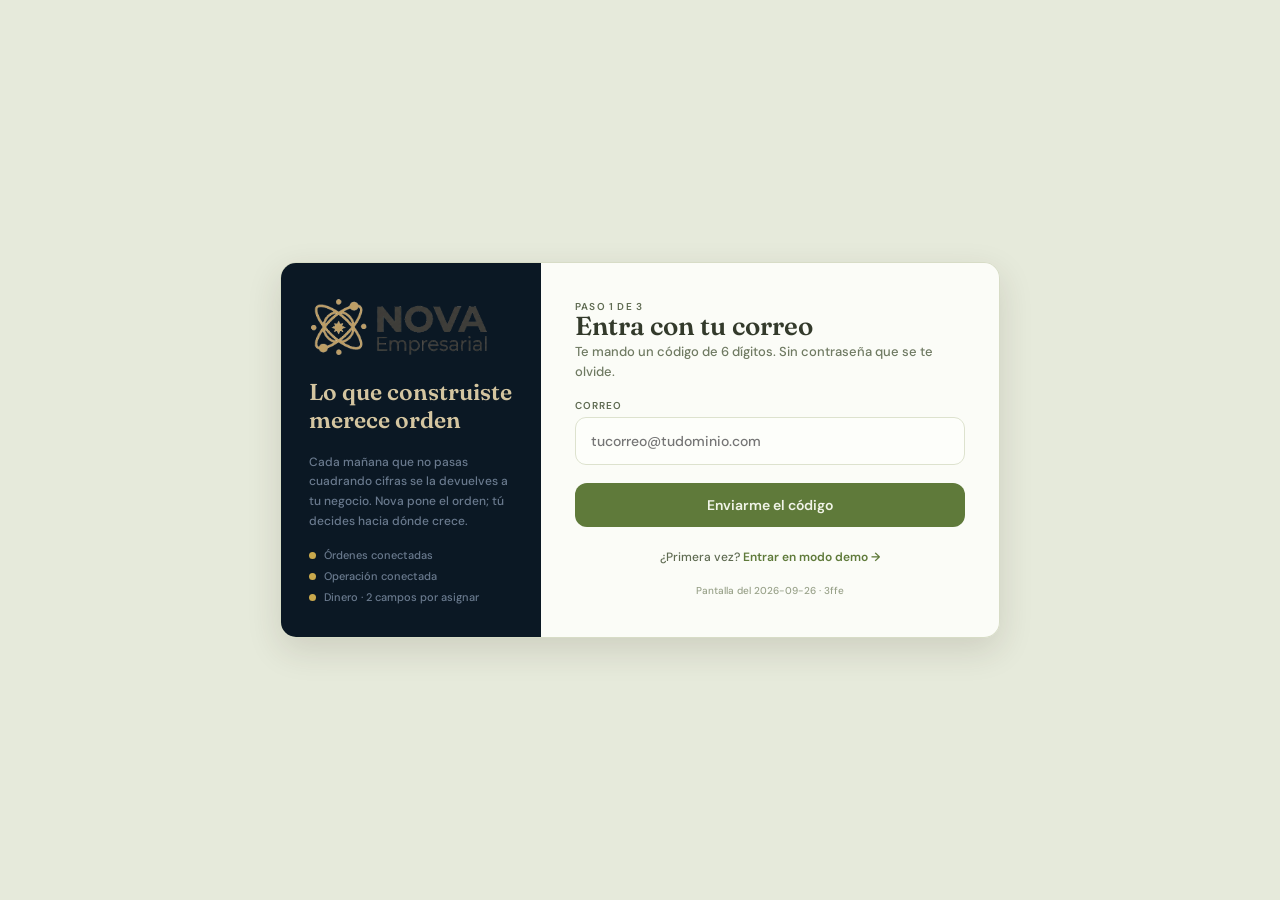
==== empresarial.html @ 995ae601 "El primer día de una clienta nueva, mirado de verdad Arreglada la puerta, pregunté lo obvio: ¿y una " ====
<!DOCTYPE html>
<html lang="es">
<head>
<meta charset="utf-8">
<meta name="viewport" content="width=device-width, initial-scale=1">
<title>Nova Empresarial</title>
<link rel="icon" href="data:image/svg+xml,<svg xmlns='http://www.w3.org/2000/svg' viewBox='0 0 100 100'><text y='.9em' font-size='90'>📦</text></svg>">
<script>(function(){var t=localStorage.getItem('ne_tema');var m=localStorage.getItem('ne_modo');if(t)document.documentElement.setAttribute('data-tema',t);if(m)document.documentElement.setAttribute('data-modo',m);})()</script>
<link rel="preconnect" href="https://fonts.googleapis.com">
<link rel="preconnect" href="https://fonts.gstatic.com" crossorigin>
<link href="https://fonts.googleapis.com/css2?family=Fraunces:opsz,wght@9..144,400;9..144,600;9..144,700&family=DM+Sans:wght@400;500;600;700&display=swap" rel="stylesheet">
<style>
/* ── TOKENS ── */
:root,[data-tema="verde"]{
  --s-bg:#e6eadb;--s-card:#fbfcf7;--s-card2:#fdfefa;--s-card3:#f5f7ee;
  --s-soft:#f1f4e8;--s-soft7:#e0e6d2;
  --s-line:#d7dcc6;--s-line2:#e4e9d6;--s-line3:#dde2ce;--s-line4:#cbd3b8;--s-line5:#d0d8bd;
  --s-dark:#e0e6d2;--s-dark2:#d5ddc0;--s-dark3:#c6d1ab;--s-deep:#cfd8b8;
  --t-ink:#333a2b;--t-ink2:#3f4735;--t-ink3:#4d5642;
  --t-mut:#6f7a62;--t-mut2:#5f6b52;--t-mut3:#98a189;--t-mut4:#a9b39a;
  --t-ondark:#2b3124;--t-ondark-mut:#5a6449;
  --acc:#b9cf8e;--acc-d:#5f7a3a;--a-chip:#7e9a52;
}
@media(prefers-color-scheme:dark){
  :root:not([data-modo="claro"]){
    --s-bg:#1f241a;--s-card:#272d20;--s-card2:#2b3124;--s-card3:#2b3124;
    --s-soft:#333a2b;--s-soft7:#434c37;
    --s-line:#3c4433;--s-line2:#363d2d;--s-line3:#3c4433;--s-line4:#4a543a;--s-line5:#4a543a;
    --s-dark:#242a1c;--s-dark2:#2b3124;--s-dark3:#3c4433;--s-deep:#1b2015;
    --t-ink:#f1f4e8;--t-ink2:#e2e7d6;--t-ink3:#cbd2bd;
    --t-mut:#a9b39a;--t-mut2:#b9c2a8;--t-mut3:#8b957c;--t-mut4:#7a8470;
    --t-ondark:#f1f4e8;--t-ondark-mut:#b9c2a8;--a-chip:#b9cf8e;
  }
  :root[data-tema="amarillo"]:not([data-modo="claro"]){--acc-d:#E7CA74;--a-chip:#E7CA74;--s-dark:#282316;--s-dark2:#2f2a1b;--s-dark3:#413928;--s-deep:#1f1b10;}
  :root[data-tema="terracota"]:not([data-modo="claro"]){--acc-d:#E3B79C;--a-chip:#E3B79C;--s-dark:#291e18;--s-dark2:#2f231d;--s-dark3:#43322a;--s-deep:#1f1611;}
  :root[data-tema="azul"]:not([data-modo="claro"]){--acc-d:#A8C2D8;--a-chip:#A8C2D8;--s-dark:#1b242b;--s-dark2:#1e2830;--s-dark3:#2c3a44;--s-deep:#131b21;}
  :root[data-tema="verde"]:not([data-modo="claro"]){--acc-d:#b9cf8e;--a-chip:#b9cf8e;}
}
:root[data-modo="oscuro"]{
  --s-bg:#1f241a;--s-card:#272d20;--s-card2:#2b3124;--s-card3:#2b3124;
  --s-soft:#333a2b;--s-soft7:#434c37;
  --s-line:#3c4433;--s-line2:#363d2d;--s-line3:#3c4433;--s-line4:#4a543a;--s-line5:#4a543a;
  --s-dark:#242a1c;--s-dark2:#2b3124;--s-dark3:#3c4433;--s-deep:#1b2015;
  --t-ink:#f1f4e8;--t-ink2:#e2e7d6;--t-ink3:#cbd2bd;
  --t-mut:#a9b39a;--t-mut2:#b9c2a8;--t-mut3:#8b957c;--t-mut4:#7a8470;
  --t-ondark:#f1f4e8;--t-ondark-mut:#b9c2a8;--a-chip:#b9cf8e;
}
:root[data-tema="amarillo"]{--acc:#E7CA74;--acc-d:#8F6E1E;--a-chip:#C9A63F;--s-dark:#eee4c9;--s-dark2:#e6d8b2;--s-dark3:#dcc894;--s-deep:#e2d3a8;}
:root[data-tema="amarillo"][data-modo="oscuro"]{--acc-d:#E7CA74;--a-chip:#E7CA74;--s-dark:#282316;--s-dark2:#2f2a1b;--s-dark3:#413928;--s-deep:#1f1b10;}
:root[data-tema="terracota"]{--acc:#DFAB8D;--acc-d:#A85E3C;--a-chip:#C47B57;--s-dark:#f0dfd3;--s-dark2:#e8cfbd;--s-dark3:#dcb89e;--s-deep:#e4c9b3;}
:root[data-tema="terracota"][data-modo="oscuro"]{--acc-d:#E3B79C;--a-chip:#E3B79C;--s-dark:#291e18;--s-dark2:#2f231d;--s-dark3:#43322a;--s-deep:#1f1611;}
:root[data-tema="azul"]{--acc:#A8C2D8;--acc-d:#3C6684;--a-chip:#5C87A6;--s-dark:#dbe4ec;--s-dark2:#c8d7e4;--s-dark3:#adc3d6;--s-deep:#bfd1e0;}
:root[data-tema="azul"][data-modo="oscuro"]{--acc-d:#A8C2D8;--a-chip:#A8C2D8;--s-dark:#1b242b;--s-dark2:#1e2830;--s-dark3:#2c3a44;--s-deep:#131b21;}
:root[data-tema="verde"][data-modo="oscuro"]{--acc-d:#b9cf8e;--a-chip:#b9cf8e;}

*,*::before,*::after{box-sizing:border-box;margin:0;padding:0;}
html,body{height:100%;overflow:hidden;}
body{font-family:'DM Sans',system-ui,sans-serif;background:var(--s-bg);color:var(--t-ink);}

/* ─── LOGIN ─────────────────────────────────────────── */
#login{position:fixed;inset:0;background:var(--s-bg);display:flex;align-items:center;justify-content:center;z-index:100;padding:20px;}
.lbox{width:720px;max-width:100%;border-radius:16px;overflow:hidden;border:1px solid var(--s-line);display:flex;box-shadow:0 12px 34px rgba(60,40,28,.14);}
.lleft{width:260px;flex:0 0 260px;padding:34px 28px;display:flex;flex-direction:column;gap:18px;background:var(--s-dark2);}
.lleft h2{font:600 23px/1.2 'Fraunces',serif;color:var(--t-ondark);}
.lleft p{font:500 12px/1.65 'DM Sans';color:var(--t-mut2);margin:0;}
.ldot{display:flex;align-items:center;gap:8px;font:500 11px/1 'DM Sans';color:var(--t-mut2);}
.ldot b{width:7px;height:7px;border-radius:50%;flex:none;}
.lright{flex:1;background:var(--s-card);padding:38px 34px;display:flex;flex-direction:column;justify-content:center;gap:18px;}
.lstep{display:none;flex-direction:column;gap:18px;}
.lstep.on{display:flex;}
.ltag{font:600 10px/1 'DM Sans';letter-spacing:1.2px;color:var(--t-mut2);}
.ltitle{font:600 26px/1.15 'Fraunces',serif;color:var(--t-ink);}
.lsub{font:500 13px/1.6 'DM Sans';color:var(--t-mut);margin:0;}
.lfield{display:flex;flex-direction:column;gap:6px;}
.lfield span{font:600 10px/1 'DM Sans';letter-spacing:1px;color:var(--t-mut2);}
input.li{border:1px solid var(--s-line3);background:var(--s-card2);border-radius:11px;padding:14px 15px;font:500 14px/1 'DM Sans';color:var(--t-ink);outline:none;width:100%;}
input.li:focus{border-color:var(--acc-d);}
.lbtn{background:var(--acc-d);color:#f1f4e8;font:600 14px/1 'DM Sans';padding:15px;border-radius:12px;text-align:center;cursor:pointer;border:none;width:100%;}
.lbtn:hover{opacity:.88;}
.lghost{border:1px solid var(--s-line3);color:var(--t-ink3);font:600 13px/1 'DM Sans';padding:14px;border-radius:12px;text-align:center;cursor:pointer;}
.llink{font:600 12px/1 'DM Sans';color:var(--acc-d);cursor:pointer;}
.ldiv{display:flex;align-items:center;gap:12px;}.ldiv hr{flex:1;border:none;border-top:1px solid var(--s-line2);}
.ldiv span{font:500 10px/1 'DM Sans';color:var(--t-mut3);}
.dtag{font:600 11px/1 'DM Sans';color:var(--t-mut2);background:var(--s-bg);border:1px solid var(--s-line);border-radius:20px;padding:6px 10px;cursor:pointer;}
.dtag:hover{border-color:var(--acc-d);color:var(--acc-d);}
.spick{border:1.5px solid var(--s-line3);background:var(--s-bg);border-radius:14px;padding:16px 18px;display:flex;align-items:center;gap:14px;cursor:pointer;}
.spick:hover,.spick.on{border-color:var(--acc-d);}
.sico{width:40px;height:40px;border-radius:12px;background:var(--s-soft);flex:none;display:flex;align-items:center;justify-content:center;font:700 11px/1 'DM Sans';color:var(--t-mut);}
.cbox{flex:1;height:58px;border:1px solid var(--s-line3);background:var(--s-card2);border-radius:11px;display:flex;align-items:center;justify-content:center;font:600 22px/1 'Fraunces',serif;color:var(--t-ink);}
.cbox.f{border-color:var(--acc-d);}

/* ─── APP SHELL ──────────────────────────────────────── */
#app{display:none;height:100vh;overflow:hidden;}
#app.on{display:flex;}
.sidebar{width:220px;flex:0 0 220px;background:var(--s-dark2);display:flex;flex-direction:column;padding:20px 14px 14px;gap:18px;overflow-y:auto;flex-shrink:0;}
.sidebar::-webkit-scrollbar{width:0;}
.brand{display:flex;align-items:center;gap:10px;padding:6px 6px 2px;}
.brand-logo{max-width:140px;height:auto;}
/* El logo se elige por el fondo que va a tener detrás.
   Estas reglas miraban `data-tema`, que guarda el COLOR del panel
   (verde, amarillo, terracota, azul) y nunca vale "claro" ni "oscuro".
   El que guarda claro/oscuro es `data-modo`. Así que el interruptor no
   se disparaba nunca: en modo oscuro seguía el logo de tinta negra
   sobre fondo oscuro, invisible.
   · logo-nova-empresarial.png        → tinta oscura → fondo CLARO
   · logo-nova-empresarial-claro.png  → tinta blanca → fondo OSCURO */
.brand-logo-light{display:none!important;}
.brand-logo-dark{display:block!important;}
[data-modo="oscuro"] .brand-logo-dark{display:none!important;}
[data-modo="oscuro"] .brand-logo-light{display:block!important;}
.brand-ico{width:32px;height:32px;border-radius:9px;background:#3c4433;flex:none;display:flex;align-items:center;justify-content:center;font:700 13px/1 'DM Sans';color:#b9cf8e;}
.brand-text strong{display:block;font:600 14px/1 'Fraunces',serif;color:var(--t-ondark);}
.brand-text small{font:500 10px/1.3 'DM Sans';color:var(--t-ondark-mut);}
.navg{display:flex;flex-direction:column;gap:2px;}
.navg-lbl{font:600 9px/1 'DM Sans';letter-spacing:1.1px;color:var(--t-ink3);padding:0 12px 5px;}
.ni{border-left:3px solid transparent;border-radius:9px;padding:9px 12px;cursor:pointer;font:600 12px/1 'DM Sans';color:var(--t-ondark-mut);transition:background .12s;}
.ni:hover{background:var(--s-deep);}
.ni.on{background:var(--s-deep);border-left-color:var(--a-chip);color:var(--t-ondark);}
.stores{margin-top:auto;padding-top:14px;border-top:1px solid var(--s-deep);display:flex;flex-direction:column;gap:7px;}
.stores-lbl{font:600 9px/1 'DM Sans';letter-spacing:1px;color:var(--t-ondark-mut);}
.schip{border-radius:12px;padding:9px 12px;cursor:pointer;transition:background .12s;}
/* Filtros de la lista de pedidos */
.fchip{font:600 11.5px/1 'DM Sans';border-radius:20px;padding:8px 12px;cursor:pointer;
  border:1px solid var(--s-line2);color:var(--t-mut);background:transparent;
  display:inline-flex;align-items:center;gap:6px;transition:all .12s;}
.fchip:hover{border-color:var(--t-mut2);}
.fchip.on{background:var(--acc-d);color:#f1f4e8;border-color:var(--acc-d);}
.fchip .fn{font-weight:700;opacity:.75;}
.fchip.on .fn{opacity:1;}
.schip.on{background:var(--a-chip);}
.schip:not(.on){background:var(--s-deep);}
.schip strong{display:block;font:600 12px/1.1 'DM Sans';}
.schip.on strong{color:#232c19;}
.schip:not(.on) strong{color:var(--t-ondark-mut);}
.schip small{font:500 10px/1.2 'DM Sans';}
.schip.on small{color:var(--t-ink2);}
.schip:not(.on) small{color:var(--t-ondark-mut);}
.ubtn{font:600 11.5px/1 'DM Sans';color:#232c19;background:var(--s-bg);border-radius:20px;padding:9px 12px;text-align:center;cursor:pointer;margin-top:2px;}

/* ─── MAIN ───────────────────────────────────────────── */
.main{flex:1;min-width:0;display:flex;flex-direction:column;overflow:hidden;}
.topbar{padding:14px 24px 12px;border-bottom:1px solid var(--s-line2);display:flex;align-items:center;justify-content:space-between;gap:12px;flex-shrink:0;}
.tbar-l{}
.ptitle{font:600 20px/1.1 'Fraunces',serif;color:var(--t-ink);}
.psub{font:500 11px/1 'DM Sans';color:var(--t-mut2);margin-top:3px;}
.tbar-r{display:flex;align-items:center;gap:8px;flex-shrink:0;}
.uchip{font:500 11px/1 'DM Sans';color:var(--t-mut2);}
.mtoggle{display:flex;gap:2px;background:var(--s-bg);border:1px solid var(--s-line);border-radius:20px;padding:3px;}
.mbtn{font:600 11px/1 'DM Sans';padding:6px 10px;border-radius:16px;cursor:pointer;}
.mbtn.on{background:var(--s-deep);color:var(--t-ondark);}
.mbtn:not(.on){color:var(--t-mut2);}
.cdots{display:flex;gap:4px;align-items:center;padding:0 3px;}
.cdot{width:14px;height:14px;border-radius:50%;cursor:pointer;transition:transform .15s;}
.cdot:hover{transform:scale(1.2);}
.cdot.on{outline:2px solid var(--t-ink);outline-offset:2px;}
.outbtn{font:600 11px/1 'DM Sans';color:var(--t-ondark);background:var(--s-deep);border-radius:20px;padding:7px 12px;cursor:pointer;}
.mobbtn{display:none;background:var(--s-deep);border:none;border-radius:10px;padding:8px 12px;cursor:pointer;font:600 12px/1 'DM Sans';color:var(--t-ondark);}
.soblay{display:none;position:fixed;inset:0;background:rgba(0,0,0,.4);z-index:50;}
@media(max-width:760px){
  .mobbtn{display:block;}
  .sidebar{position:fixed;left:-240px;top:0;bottom:0;z-index:60;width:220px;transition:left .25s;box-shadow:4px 0 20px rgba(0,0,0,.15);}
  .sidebar.open{left:0;}
  .soblay.open{display:block;}
  .uchip{display:none;}
  .topbar{padding:10px 14px 8px;}
  .content{padding:14px;}
}

/* ─── CONTENT ────────────────────────────────────────── */
.content{flex:1;overflow-y:auto;padding:22px 24px;}
.content::-webkit-scrollbar{width:5px;}
.content::-webkit-scrollbar-thumb{background:var(--s-line4);border-radius:3px;}
.view{display:none;flex-direction:column;gap:20px;}
.view.on{display:flex;}

/* ─── SHARED COMPONENTS ──────────────────────────────── */
.g2{display:grid;grid-template-columns:repeat(auto-fit,minmax(260px,1fr));gap:14px;align-items:start;}
.g3{display:grid;grid-template-columns:repeat(auto-fit,minmax(220px,1fr));gap:14px;align-items:start;}
.kgrid{display:grid;grid-template-columns:repeat(auto-fit,minmax(178px,1fr));gap:11px;}

/* Card */
.card{background:var(--s-card);border:1px solid var(--s-line);border-radius:16px;padding:17px 19px;display:flex;flex-direction:column;gap:12px;}
.card-h{display:flex;align-items:baseline;justify-content:space-between;gap:10px;}
.ct{font:600 14.5px/1.1 'Fraunces',serif;color:var(--t-ink);}
.cl{font:600 11px/1 'DM Sans';color:var(--acc-d);cursor:pointer;}

/* Botones de formulario. No existían: hasta ahora cada pantalla los
   dibujaba a su manera, y los dos primeros que se pusieron juntos
   salieron pegados y con el estilo gris del navegador. */
.btn,.btn-ghost{
  border-radius:10px;padding:10px 16px;font:600 12.5px/1 'DM Sans';
  cursor:pointer;transition:opacity .15s,border-color .15s;
}
.btn{background:var(--acc-d);color:#f1f4e8;border:1px solid var(--acc-d);}
.btn:hover{opacity:.85;}
.btn-ghost{background:transparent;color:var(--t-ink2);border:1px solid var(--s-line3);}
.btn-ghost:hover{border-color:var(--acc-d);color:var(--acc-d);}
.btn:disabled,.btn-ghost:disabled{opacity:.5;cursor:default;}

/* ─── CONEXIÓN CON META ────────────────────────────────── */
.mt-grid{display:grid;grid-template-columns:repeat(auto-fit,minmax(260px,1fr));gap:14px;}
.mt-campo{display:flex;flex-direction:column;gap:5px;}
.mt-campo label{font:600 10.5px/1 'DM Sans';letter-spacing:.9px;text-transform:uppercase;color:var(--t-mut3);}
.mt-campo small{font:500 11px/1.5 'DM Sans';color:var(--t-mut3);}
.mt-inp{min-height:0;font-family:ui-monospace,Menlo,monospace;font-size:12px;}
.mt-msg{margin-top:11px;border-radius:10px;padding:11px 13px;
  font:500 12px/1.6 'DM Sans';white-space:pre-wrap;}

/* ─── ESTADOS DE LA TRANSPORTADORA ─────────────────────── */
.est-vacio{font:500 12.5px/1.6 'DM Sans';color:var(--t-mut2);margin:6px 0 0;}
.est-aviso{
  background:#f6e3db;color:#a8563a;border-radius:11px;padding:12px 14px;
  font:500 12.5px/1.6 'DM Sans';margin-bottom:12px;
}
.est-sub{
  font:600 10.5px/1 'DM Sans';letter-spacing:1.1px;text-transform:uppercase;
  color:var(--t-mut3);margin:20px 0 9px;
}
.est-fila{
  display:flex;gap:14px;align-items:center;flex-wrap:wrap;
  padding:11px 0;border-bottom:1px solid var(--s-line2);
}
.est-fila:last-child{border-bottom:none;}
.est-nuevo{background:rgba(168,86,58,.04);border-radius:9px;padding:11px 12px;
  border-bottom:none;margin-bottom:4px;}
.est-txt{flex:1;min-width:200px;display:flex;flex-direction:column;gap:3px;}
.est-txt b{font:600 12.5px/1.3 'DM Sans';color:var(--t-ink);letter-spacing:.02em;}
.est-txt span{font:500 11px/1.4 'DM Sans';color:var(--t-mut3);}
.est-sel{
  flex-shrink:0;max-width:100%;background:var(--s-bg);border:1px solid var(--s-line3);
  border-radius:9px;padding:8px 11px;font:500 12px 'DM Sans';color:var(--t-ink);
  outline:none;cursor:pointer;
}
.est-nuevo .est-sel{border-color:#c98a72;}
.est-sel:disabled{opacity:.55;cursor:default;}
.est-fijo{font:500 12px 'DM Sans';color:var(--t-mut);flex-shrink:0;}
@media(max-width:640px){ .est-sel{width:100%;} }

/* Tarjeta de la guía de Meta. En fila cuando cabe, apilada cuando no. */
.guia-meta{flex-direction:row;align-items:center;gap:18px;flex-wrap:wrap;}
.guia-meta .gm-txt{flex:1;min-width:230px;display:flex;flex-direction:column;gap:6px;}
.guia-meta .gm-p{font:400 12.5px/1.6 'DM Sans';color:var(--t-mut);margin:0;max-width:62ch;}
.guia-meta .gm-btn{
  flex-shrink:0;background:var(--acc-d);color:#f1f4e8;text-decoration:none;
  border-radius:10px;padding:10px 16px;font:600 12.5px/1 'DM Sans';
  transition:opacity .15s;white-space:nowrap;
}
.guia-meta .gm-btn:hover{opacity:.85;}
/* Dark card */
.dcard{background:var(--s-dark);border-radius:16px;padding:17px 19px;display:flex;flex-direction:column;gap:12px;}
/* KPI card */
.kc{background:var(--s-bg);border:1px solid var(--s-line2);border-radius:14px;padding:15px 17px;display:flex;flex-direction:column;gap:5px;}
.kc.g{border-left:4px solid #6d7d4a;}
.kc.a{border-left:4px solid var(--acc-d);}
.kc.w{border-left:4px solid #8a6a13;}
.kc.r{border-left:4px solid #b8322f;}
.klbl{font:600 9.5px/1 'DM Sans';letter-spacing:.9px;color:var(--t-mut2);}
.kval{font:700 22px/1.1 'Fraunces',serif;color:var(--t-ink);font-variant-numeric:tabular-nums;}
.ksub{font:500 11px/1.4 'DM Sans';color:var(--t-mut);}
/* Section label */
.slbl{font:600 10px/1 'DM Sans';letter-spacing:1.2px;color:var(--t-mut2);}
/* Badge */
.bd{font:700 10.5px/1 'DM Sans';border-radius:99px;padding:5px 9px;white-space:nowrap;}
.bd-g{color:#3f5330;background:#d3e0c2;}
.bd-w{color:#8a6a13;background:#f6ecd0;}
.bd-r{color:#b8322f;background:#f7dedc;}
.bd-b{color:#3C6684;background:#dbe8f4;}
.bd-m{color:var(--t-mut2);background:var(--s-soft7);}
/* Divider line */
.dline{height:1px;background:var(--s-line2);}

/* ─── HOY ESPECÍFICOS ────────────────────────────────── */
/* Alerta crítica */
.acrit{background:#f6e3db;border:1px solid #e0b4a8;border-radius:14px;padding:14px 17px;display:flex;align-items:flex-start;gap:12px;}
.acrit-dot{width:8px;height:8px;border-radius:50%;background:#a8563a;flex:none;margin-top:4px;}
.acrit-txt{flex:1;}
.acrit-h{font:600 13px/1.3 'DM Sans';color:#a8563a;}
.acrit-s{font:500 12px/1.5 'DM Sans';color:#c06040;margin-top:3px;}
.acrit-btn{font:600 11px/1 'DM Sans';color:#a8563a;background:#f0c8bc;border-radius:20px;padding:7px 11px;cursor:pointer;flex:none;}
.acrit-x{cursor:pointer;color:#a8563a;padding:2px 4px;font-size:16px;line-height:1;}
[data-modo="oscuro"] .acrit{background:#3a1a14;border-color:#7a2a1a;}
[data-modo="oscuro"] .acrit-h,[data-modo="oscuro"] .acrit-x{color:#e89070;}
[data-modo="oscuro"] .acrit-s{color:#c07050;}
[data-modo="oscuro"] .acrit-btn{background:#5a2010;color:#e89070;}

/* Recuento banner */
.recuento{background:var(--s-dark);border-radius:18px;padding:22px 24px;display:flex;flex-direction:column;gap:18px;}
.rec-h{display:flex;align-items:flex-start;justify-content:space-between;gap:14px;flex-wrap:wrap;}
.rec-title{font:600 21px/1.15 'Fraunces',serif;color:var(--t-ondark);}
.rec-period{font:600 10px/1 'DM Sans';letter-spacing:1.2px;color:var(--t-mut2);}
.rec-close{font:600 11px/1 'DM Sans';color:var(--t-mut2);cursor:pointer;padding:6px;}
.rec-grid{display:grid;grid-template-columns:repeat(auto-fit,minmax(148px,1fr));gap:10px;}
.rec-kc{background:var(--s-dark2);border-radius:13px;padding:14px 16px;display:flex;flex-direction:column;gap:5px;}
.rec-cta{background:var(--a-chip);color:#232c19;font:600 12.5px/1 'DM Sans';padding:14px 18px;border-radius:12px;text-align:center;cursor:pointer;}

/* Equilibrio */
.eq-big{font:700 26px/1.05 'Fraunces',serif;color:var(--t-ink);}
.pbar{height:9px;background:var(--s-line2);border-radius:99px;overflow:hidden;}
.pfill{height:9px;border-radius:99px;transition:width .4s var(--ease,ease);}

/* Decisiones pendientes */
.prow{background:var(--s-bg);border:1px solid var(--s-line2);border-left:3px solid #b8322f;border-radius:11px;padding:11px 13px;}
.pt{font:600 12.5px/1.4 'DM Sans';color:var(--t-ink);}
.ps{font:500 11.5px/1.4 'DM Sans';color:var(--t-mut);margin-top:3px;}

/* Escalar / frenar */
.parow{display:flex;align-items:center;justify-content:space-between;gap:10px;padding-bottom:8px;border-bottom:1px solid var(--s-line2);}
.parow:last-child{border-bottom:none;padding-bottom:0;}
.panm{font:600 12.5px/1.3 'DM Sans';color:var(--t-ink);}

/* Equipo hoy · prefijo propio: '.eq-row' ya existe más abajo para la
   tabla de Mi equipo, que es un grid de seis columnas. Compartir el
   nombre hacía que esta tarjeta heredara ese grid y se descuadrara. */
.eqh-row{display:flex;align-items:baseline;gap:10px;}
.eqh-dot{width:9px;height:9px;border-radius:50%;flex:none;position:relative;top:-1px;}
.eqh-name{font:600 12.5px/1.35 'DM Sans';color:var(--t-ink);flex:none;}
.eqh-time{font:500 11.5px/1.45 'DM Sans';color:var(--t-mut);flex:1;text-align:right;}
/* Lo que no se puede afirmar, dicho al pie y en voz baja */
.pa-pie{font:500 10.5px/1.5 'DM Sans';color:var(--t-mut2);border-top:1px solid var(--s-line2);padding-top:8px;margin-top:2px;}
.pa-ir{font-weight:600;color:var(--acc-d);cursor:pointer;}
.pa-ir:hover{text-decoration:underline;}

/* Inventario riesgo */
.invr-row{display:flex;flex-direction:column;gap:5px;padding-bottom:9px;border-bottom:1px solid var(--s-line2);}
.invr-row:last-child{border-bottom:none;padding-bottom:0;}
.invr-top{display:flex;align-items:baseline;justify-content:space-between;gap:10px;}
.invr-nm{font:600 12.5px/1.3 'DM Sans';color:var(--t-ink);}
.invr-sub{font:500 11.5px/1.4 'DM Sans';color:var(--t-mut);}

/* Bar chart */
.bars{display:flex;gap:8px;align-items:flex-end;height:120px;}
.bcol{flex:1;height:100%;display:flex;flex-direction:column;justify-content:flex-end;align-items:center;gap:7px;cursor:pointer;}
.bfill{width:100%;border-radius:5px 5px 0 0;transition:opacity .15s;}
.bfill:hover{opacity:.8;}
.blbl{font:600 9.5px/1 'DM Sans';color:var(--t-mut3);}
.blbl.hoy{color:var(--acc-d);}

/* Status bar */
.stbar{height:13px;border-radius:8px;overflow:hidden;display:flex;}
.stseg{height:100%;}
.strow{display:flex;align-items:center;gap:10px;padding:8px 0;border-top:1px solid var(--s-line2);}
.strow:first-child{border-top:none;}
.stdot{width:8px;height:8px;border-radius:50%;flex:none;}

/* ─── PEDIDOS ────────────────────────────────────────── */
.orow{background:var(--s-bg);border:1px solid var(--s-line2);border-radius:12px;padding:13px 15px;display:flex;flex-direction:column;gap:7px;transition:border-color .12s;}
.orow:hover{border-color:var(--s-line4);}
.orow.open{border-color:var(--acc-d);}
.otop{display:flex;align-items:baseline;justify-content:space-between;gap:12px;flex-wrap:wrap;}
.onm{font:600 13.5px/1.2 'DM Sans';color:var(--t-ink);}
.oid{font:500 11.5px/1 'DM Sans';color:var(--t-mut2);font-variant-numeric:tabular-nums;}
.ometa{display:flex;gap:16px;flex-wrap:wrap;font:500 12px/1.4 'DM Sans';color:var(--t-mut);}
.ometa b{font-weight:600;color:var(--t-ink);}
.ptog{color:var(--acc-d);cursor:pointer;font-weight:600;}
.ped-dtl{border-top:1px solid var(--s-line2);margin-top:4px;padding-top:4px;}

/* ─── TABLA + DETALLE AL LADO ─────────────────────────
   La referencia que mandó (Polytrox) es tabla a la izquierda y el
   detalle de lo seleccionado a la derecha. Se toma la ESTRUCTURA; los
   colores siguen siendo los de Nova, no el coral de la referencia.

   En teléfono no hay dos columnas: la tabla se vuelve una lista y el
   panel cae debajo. Es la misma información, no una versión recortada.
   ──────────────────────────────────────────────────── */
.tsplit{display:grid;grid-template-columns:minmax(0,1.55fr) minmax(0,1fr);
        gap:16px;align-items:start;}
.tbl{display:flex;flex-direction:column;gap:7px;min-width:0;}
.thead{display:grid;grid-template-columns:var(--cols);gap:12px;padding:0 13px 7px;
       font:600 9.5px/1 'DM Sans';letter-spacing:.9px;color:var(--t-mut3);
       text-transform:uppercase;}
/* Cada pedido tiene que leerse como UNO, no como un renglón de una
   plancha. Tres cosas lo separan: el aire entre filas, una sombra propia
   que lo levanta del fondo, y la franja gruesa del color de su estado.
   Con solo la franja se veía plano — que es justo lo que ella dijo. */
.trow{display:grid;grid-template-columns:var(--cols);gap:12px;align-items:center;
      background:var(--s-bg);border:1px solid var(--s-line2);
      border-left:5px solid var(--fila,var(--s-line4));
      border-radius:12px;padding:14px 16px;cursor:pointer;min-width:0;
      box-shadow:0 1px 2px rgba(0,0,0,.05);
      transition:border-color .12s,box-shadow .14s,transform .12s;}
.trow:hover{border-color:var(--s-line4);border-left-color:var(--fila,var(--s-line4));
            box-shadow:0 3px 10px rgba(0,0,0,.09);transform:translateY(-1px);}
.trow.on{border-color:var(--acc-d);border-left-color:var(--fila,var(--acc-d));
         box-shadow:0 3px 14px rgba(0,0,0,.12);}
/* Se probó una franja de color al pie de cada fila y se quitó: con el
   texto encima se leía como un subrayado, no como el estado. La franja
   gruesa de la izquierda ya hace ese trabajo sin ambigüedad. */
.trow:focus-visible{outline:2px solid var(--acc-d);outline-offset:2px;}
.tc{min-width:0;font:500 12px/1.35 'DM Sans';color:var(--t-mut);
    overflow:hidden;text-overflow:ellipsis;white-space:nowrap;}
.tc-a{font:600 13px/1.3 'DM Sans';color:var(--t-ink);}
.tc-id{font:500 11px/1.3 'DM Sans';color:var(--t-mut3);font-variant-numeric:tabular-nums;}
.tc-n{font:600 12.5px/1.3 'DM Sans';color:var(--t-ink);text-align:right;
      font-variant-numeric:tabular-nums;}
.tgrupo{margin:14px 0 4px;padding:0 2px;}
.tgrupo:first-child{margin-top:0;}
.tvacio{padding:26px 14px;text-align:center;font:500 12.5px/1.6 'DM Sans';color:var(--t-mut2);
        border:1px dashed var(--s-line4);border-radius:12px;}

/* El panel. Se queda a la vista mientras se recorre la tabla. */
.tpanel{position:sticky;top:12px;background:var(--s-bg);border:1px solid var(--s-line2);
        border-radius:14px;padding:16px 17px;display:flex;flex-direction:column;gap:12px;
        min-width:0;}
.tpanel-h{display:flex;align-items:flex-start;justify-content:space-between;gap:10px;flex-wrap:wrap;}
.tpanel-t{font:600 16px/1.25 'Fraunces',serif;color:var(--t-ink);}
.tpanel-x{font:600 11px/1 'DM Sans';color:var(--acc-d);cursor:pointer;}
.tpanel-g{display:grid;grid-template-columns:1fr 1fr;gap:11px;
          border-top:1px solid var(--s-line2);padding-top:11px;}
.tpanel-nada{font:500 12.5px/1.65 'DM Sans';color:var(--t-mut2);}

@media(max-width:900px){
  .tsplit{grid-template-columns:1fr;}
  .tpanel{position:static;}
  /* En teléfono una fila deja de ser fila y pasa a ser una ficha de tres
     renglones: quién + en qué va arriba, qué es en medio, a dónde y
     cuánto abajo. Mismas celdas, distinto acomodo. */
  .thead{display:none;}
  .trow{grid-template-columns:minmax(0,1fr) auto;gap:4px 12px;padding:12px 13px;}
  .trow > :nth-child(1){grid-column:1;grid-row:1;}
  .trow > :nth-child(5){grid-column:2;grid-row:1;}
  .trow > :nth-child(2){grid-column:1 / -1;grid-row:2;}
  .trow > :nth-child(3){grid-column:1;grid-row:3;}
  .trow > :nth-child(4){grid-column:2;grid-row:3;}
  .tc-n{text-align:right;}
}
/* ─── TOAST ──────────────────────────────────────────── */
#toast{position:fixed;bottom:24px;left:50%;transform:translateX(-50%) translateY(12px);background:var(--t-ink);color:var(--s-bg);font:600 13px/1 'DM Sans';padding:10px 18px;border-radius:20px;opacity:0;transition:opacity .2s,transform .2s;pointer-events:none;z-index:999;white-space:nowrap;}
#toast.on{opacity:1;transform:translateX(-50%) translateY(0);}

/* ─── NOVEDADES ──────────────────────────────────────── */
.nrow{background:var(--s-bg);border:1px solid var(--s-line2);border-radius:13px;padding:14px 16px;display:flex;flex-direction:column;gap:8px;}
.nrow.urg{border-left:3px solid #a8563a;}
.nh{display:flex;align-items:baseline;justify-content:space-between;gap:12px;flex-wrap:wrap;}
.ncl{font:600 13.5px/1.2 'DM Sans';color:var(--t-ink);}
.nmeta{display:flex;gap:14px;flex-wrap:wrap;align-items:center;font:500 12px/1.4 'DM Sans';color:var(--t-mut);}
.nval{font-weight:600;color:var(--t-ink);}
.ntime{font-weight:600;color:var(--acc-d);}
.ntog{font-weight:600;color:var(--acc-d);cursor:pointer;}
.ndtl{border-top:1px solid var(--s-line2);padding-top:12px;display:flex;flex-direction:column;gap:10px;}
.dlbl{font:600 9.5px/1 'DM Sans';letter-spacing:.9px;color:var(--t-mut2);}
.dtxt{font:500 12.5px/1.6 'DM Sans';color:var(--t-ink2);}
.gnote{background:var(--s-bg);border:1px solid var(--s-line2);border-left:3px solid var(--acc-d);border-radius:11px;padding:11px 13px;}
.nstates{display:flex;gap:6px;flex-wrap:wrap;margin-top:5px;}
.nst{font:600 10.5px/1 'DM Sans';padding:7px 11px;border-radius:20px;cursor:pointer;border:1px solid var(--s-line3);color:var(--t-ink3);}
.nst:hover,.nst.on{background:var(--acc-d);color:#f1f4e8;border-color:var(--acc-d);}
.narea{width:100%;min-height:60px;resize:vertical;background:var(--s-bg);border:1px solid var(--s-line);border-radius:11px;padding:10px 12px;font:500 12.5px/1.6 'DM Sans';color:var(--t-ink);outline:none;}
.narea:focus{border-color:var(--acc-d);}
.nsavebtn{background:var(--acc-d);color:#f1f4e8;font:600 12px/1 'DM Sans';padding:12px 18px;border-radius:11px;cursor:pointer;align-self:flex-start;}

/* ─── OFICINA ────────────────────────────────────────── */
.ofi-two{display:grid;grid-template-columns:1fr 1fr;gap:18px;align-items:start;}
@media(max-width:900px){.ofi-two{grid-template-columns:1fr;}}
.ofi-row{background:var(--s-bg);border:1px solid var(--s-line2);border-radius:12px;padding:13px 15px;display:flex;flex-direction:column;gap:7px;cursor:pointer;transition:border-color .12s;}
.ofi-row:hover,.ofi-row.sel{border-color:var(--acc-d);}
.ofi-row.sel{background:var(--s-soft);}
.ofi-det{background:var(--s-card);border:1px solid var(--s-soft7);border-radius:18px;padding:22px 24px;display:flex;flex-direction:column;gap:15px;}
.ofi-meta-grid{display:grid;grid-template-columns:repeat(auto-fit,minmax(90px,1fr));gap:2px;border-top:1px solid var(--s-line2);border-bottom:1px solid var(--s-line2);}
.ofi-mitem{padding:12px 0;display:flex;flex-direction:column;gap:4px;}
.ofi-mitem span:first-child{font:500 10px/1 'DM Sans';color:var(--t-mut3);}
.ofi-mitem span:last-child{font:600 12.5px/1.3 'DM Sans';color:var(--t-ink);}
.cas-row{background:var(--s-bg);border:1px solid var(--s-line2);border-left:4px solid #8a6a13;border-radius:13px;padding:15px 17px;display:flex;flex-direction:column;gap:8px;}

/* ─── GESTORAS ───────────────────────────────────────── */
.jcard{background:var(--s-bg);border:1px solid var(--s-line2);border-radius:13px;padding:15px 17px;display:flex;flex-direction:column;gap:10px;}
.jtop{display:flex;align-items:baseline;justify-content:space-between;gap:12px;flex-wrap:wrap;}
.jtimes{display:flex;gap:22px;flex-wrap:wrap;font:500 12px/1.4 'DM Sans';color:var(--t-mut2);}
.jtimes b{font-weight:600;color:var(--t-ink);}
.tcard{background:var(--s-card);border:1px solid var(--s-line);border-radius:14px;padding:16px 18px;display:flex;flex-direction:column;gap:11px;}
.tav{width:36px;height:36px;border-radius:50%;background:var(--s-soft7);color:var(--t-mut);font:700 12px/36px 'DM Sans';text-align:center;flex:none;}
.tstats{display:flex;gap:20px;flex-wrap:wrap;font:500 12px/1.4 'DM Sans';color:var(--t-mut);}
.tstats b{font-weight:600;color:var(--t-ink);}
.effbar{height:8px;background:var(--s-line2);border-radius:99px;overflow:hidden;}
.efffill{height:8px;border-radius:99px;}
.comm-kard{background:var(--s-bg);border:1px solid var(--s-line2);border-radius:14px;padding:15px 17px;display:flex;flex-direction:column;gap:10px;}
.crow{display:flex;align-items:center;justify-content:space-between;gap:10px;padding:8px 0;border-top:1px solid var(--s-line);}
.crow span:first-child{font:500 12px/1.4 'DM Sans';color:var(--t-ink3);}
.crow span:last-child{font:600 13px/1 'DM Sans';color:var(--t-ink);}
.crow span.pos{color:#566f3f;}
.crow span.neg{color:#A06A52;}

/* ─── AUDITORÍA ──────────────────────────────────────── */
.aud-row{background:var(--s-card);border:1px solid var(--s-line);border-radius:14px;padding:15px 17px;display:flex;flex-direction:column;gap:12px;}

/* ─── DINERO / PAUTA ─────────────────────────────────── */
.roas-row{display:flex;align-items:center;justify-content:space-between;gap:10px;padding-bottom:8px;border-bottom:1px solid var(--s-line2);}
.roas-row:last-child{border-bottom:none;padding-bottom:0;}
.roas-nm{font:600 12.5px/1.3 'DM Sans';color:var(--t-ink);}

/* ─── INVENTARIO ─────────────────────────────────────── */
.irow{background:var(--s-bg);border:1px solid var(--s-line2);border-radius:12px;padding:13px 15px;display:flex;flex-direction:column;gap:0;cursor:pointer;transition:border-color .15s;}
.irow:hover{border-color:var(--s-line);}
.irow.open{border-color:var(--acc-d);}
.irow-top{display:flex;align-items:center;justify-content:space-between;gap:12px;flex-wrap:wrap;}
.inm{font:600 13px/1.3 'DM Sans';color:var(--t-ink);}
.isub{font:500 11px/1.4 'DM Sans';color:var(--t-mut);margin-top:3px;}
.itog{font:500 11px/1 'DM Sans';color:var(--acc-d);white-space:nowrap;}
.inv-dtl{display:none;flex-direction:column;gap:11px;border-top:1px solid var(--s-line2);margin-top:12px;padding-top:12px;}
/* Un campo cuya columna todavía no existe en la hoja. Se ve apagado y
   dice por qué, en vez de dejarse escribir y perder lo escrito. */
.sin-col{opacity:.55;}
.sin-col .inv-lbl,.sin-col .preg-q{color:#a8563a;}
.sin-col .inv-inp,.sin-col .narea{background:var(--s-dark2);cursor:not-allowed;}
.irow.open .inv-dtl{display:flex;}
.inv-grid{display:grid;grid-template-columns:1fr 1fr;gap:10px;}
.inv-field{display:flex;flex-direction:column;gap:5px;}
.inv-lbl{font:600 10px/1 'DM Sans';letter-spacing:1.1px;color:var(--t-mut2);}
.inv-inp{background:var(--s-bg);border:1px solid var(--s-line);border-radius:9px;padding:8px 11px;font:500 12.5px/1 'DM Sans';color:var(--t-ink);outline:none;width:100%;box-sizing:border-box;}
.inv-inp:focus{border-color:var(--acc-d);}
.inv-addbtn{display:flex;align-items:center;gap:7px;background:var(--acc-d);color:#f1f4e8;font:600 12px/1 'DM Sans';padding:10px 15px;border-radius:11px;cursor:pointer;align-self:flex-start;}
.inv-addbtn svg{opacity:.85;}
/* Cómo se cuenta el stock en esta tienda: contexto, no alarma */
.inv-nota{font:500 11.5px/1.55 'DM Sans';color:var(--t-mut);background:var(--s-dark);border-radius:11px;padding:11px 13px;}
/* Lo que le falta a esta ficha, dicho dentro de la ficha */
.inv-aviso{font:500 11.5px/1.55 'DM Sans';color:#8a6a13;background:#f6ecd0;border-radius:10px;padding:10px 12px;}
.inv-pie{font:500 10.5px/1.4 'DM Sans';color:var(--t-mut2);}
/* ─── QUÉ QUEDÓ DE AYER Y LOS REPORTES ───────────────── */
.fila-r{display:flex;align-items:center;gap:12px;padding:10px 0;
        border-bottom:1px solid var(--s-line2);flex-wrap:wrap;}
.fila-r:last-child{border-bottom:0;}
/* El texto del reporte se lee y se imprime tal cual: es el mismo que
   llega al correo, y verlo con la misma forma evita dudar de si son
   dos cosas distintas. */
.rep-pre{font:500 12px/1.65 ui-monospace,'SFMono-Regular',Menlo,monospace;
         color:var(--t-ink2);background:var(--s-dark2);border:1px solid var(--s-line2);
         border-radius:12px;padding:14px 16px;margin:14px 0 0;
         white-space:pre-wrap;overflow-x:auto;}
.prod-falta{font:600 11px/1.4 'DM Sans';color:var(--acc-d);cursor:pointer;margin-top:2px;}
.prod-falta:hover{text-decoration:underline;}
/* ─── GASTOS (Dinero) ───────────────────────────────── */
.gasto-row{display:flex;align-items:center;gap:8px;padding:10px 0;border-bottom:1px solid var(--s-line2);}
.gasto-row:last-child{border-bottom:none;}
.gasto-nm{flex:1;font:500 12.5px/1.3 'DM Sans';color:var(--t-ink2);}
.gasto-val{font:600 13px/1 'DM Sans';color:var(--t-ink);font-variant-numeric:tabular-nums;}
.gasto-del{font:600 13px/1 'DM Sans';color:var(--t-mut2);cursor:pointer;padding:2px 6px;border-radius:6px;}
.gasto-del:hover{background:var(--s-line2);color:#b85c50;}
.add-gasto-form{display:flex;gap:7px;flex-wrap:wrap;align-items:center;margin-top:8px;}
.add-gasto-inp{flex:1;min-width:120px;background:var(--s-bg);border:1px solid var(--s-line);border-radius:9px;padding:8px 11px;font:500 12px/1 'DM Sans';color:var(--t-ink);outline:none;}
.add-gasto-inp:focus{border-color:var(--acc-d);}
.add-gasto-btn{background:var(--acc-d);color:#f1f4e8;font:600 11.5px/1 'DM Sans';padding:9px 14px;border-radius:9px;cursor:pointer;white-space:nowrap;}
.meta-upload{display:flex;align-items:center;gap:10px;background:var(--s-dark);border:1px solid var(--s-line);border-radius:12px;padding:13px 15px;cursor:pointer;transition:border-color .15s;}
.meta-upload:hover{border-color:var(--acc-d);}
.meta-upload-ico{width:36px;height:36px;border-radius:8px;background:#1877f2;display:flex;align-items:center;justify-content:center;flex-shrink:0;}
.meta-upload-txt{flex:1;}
.meta-upload-nm{font:600 13px/1.2 'DM Sans';color:var(--t-ink);}
.meta-upload-sub{font:500 11px/1.3 'DM Sans';color:var(--t-mut);margin-top:3px;}
.meta-upload-lbl{font:600 11px/1 'DM Sans';color:var(--acc-d);}
/* ─── PRODUCTOS ficha ────────────────────────────────── */
.prod-card{background:var(--s-bg);border:1px solid var(--s-line2);border-radius:14px;padding:15px;display:flex;flex-direction:column;gap:0;cursor:pointer;transition:border-color .15s;}
.prod-card:hover{border-color:var(--s-line);}
.prod-card.open{border-color:var(--acc-d);}
.prod-head{display:flex;align-items:center;justify-content:space-between;gap:12px;flex-wrap:wrap;}
.prod-nm{font:600 14px/1.2 'DM Sans';color:var(--t-ink);}
.prod-dtl{display:none;flex-direction:column;gap:13px;border-top:1px solid var(--s-line2);margin-top:13px;padding-top:13px;}
.prod-card.open .prod-dtl{display:flex;}
.prod-sec{display:flex;flex-direction:column;gap:5px;}
.prod-sec-lbl{font:600 10px/1 'DM Sans';letter-spacing:1.2px;color:var(--t-mut2);}
.prod-sec-txt{font:500 12.5px/1.55 'DM Sans';color:var(--t-ink2);}
.prod-url{font:500 12px/1 'DM Sans';color:var(--acc-d);text-decoration:none;word-break:break-all;}
.prod-url:hover{text-decoration:underline;}
.prod-promo{background:var(--amber,#fef7e5);border:1px solid var(--amber-line,#f0d98a);border-radius:9px;padding:10px 12px;font:500 12px/1.5 'DM Sans';color:var(--t-ink2);}
.prod-edit-row{display:flex;gap:8px;flex-wrap:wrap;}
.prod-edit-inp{flex:1;min-width:140px;background:var(--s-bg);border:1px solid var(--s-line);border-radius:9px;padding:8px 11px;font:500 12px/1 'DM Sans';color:var(--t-ink);outline:none;}
.prod-edit-inp:focus{border-color:var(--acc-d);}

/* ─── PEDIDOS ROW (gestora) ──────────────────────────── */
.ped-row{background:var(--s-bg);border:1px solid var(--s-line2);border-radius:12px;padding:13px 15px;display:flex;flex-direction:column;gap:5px;cursor:pointer;transition:border-color .15s;}
.ped-row:hover{border-color:var(--s-line);}
.ped-row.open{border-color:var(--acc-d);}
.ped-top{display:flex;align-items:center;justify-content:space-between;gap:8px;flex-wrap:wrap;}
.ped-nm{font:600 13px/1.3 'DM Sans';color:var(--t-ink);}
.ped-sub{font:500 11px/1.4 'DM Sans';color:var(--t-mut);}
.ped-dtl{display:none;flex-direction:column;gap:11px;border-top:1px solid var(--s-line2);margin-top:10px;padding-top:10px;}
.ped-row.open .ped-dtl{display:flex;}
.ped-intentos{display:flex;gap:6px;flex-wrap:wrap;}
.ped-int{background:var(--s-dark);border:1px solid var(--s-line);border-radius:8px;padding:7px 11px;font:600 11px/1 'DM Sans';color:var(--t-mut2);cursor:pointer;}
.ped-int.on{background:var(--acc-d);color:#f1f4e8;border-color:var(--acc-d);}
.ped-int:hover:not(.on){background:var(--s-line2);}
/* ─── NOVEDAD CARD (gestora) ─────────────────────────── */
.nov-card{background:var(--s-bg);border:1px solid var(--s-line2);border-radius:12px;padding:13px 15px;display:flex;flex-direction:column;gap:6px;cursor:pointer;transition:border-color .15s;}
.nov-card:hover{border-color:var(--s-line);}
.nov-card.open{border-color:var(--acc-d);}
.nov-top{display:flex;align-items:center;justify-content:space-between;gap:8px;flex-wrap:wrap;}
.nov-nm{font:600 13px/1.3 'DM Sans';color:var(--t-ink);}
.nov-tipo{font:600 11px/1 'DM Sans';letter-spacing:.5px;color:var(--t-mut2);}
.nov-nota{font:500 12px/1.55 'DM Sans';color:var(--t-mut);border-top:1px solid var(--s-line2);padding-top:8px;margin-top:2px;}
.nov-dtl{display:none;flex-direction:column;gap:10px;border-top:1px solid var(--s-line2);margin-top:8px;padding-top:10px;}
.nov-card.open .nov-dtl{display:flex;}
.nov-resolve{background:var(--acc-d);color:#f1f4e8;font:600 12px/1 'DM Sans';padding:11px 16px;border-radius:11px;cursor:pointer;text-align:center;}
/* ─── NOVA CHAT / BOT ────────────────────────────────── */
.chat-fab{position:fixed;bottom:24px;right:22px;width:52px;height:52px;border-radius:50%;background:var(--acc-d);color:#f1f4e8;display:flex;align-items:center;justify-content:center;cursor:pointer;box-shadow:0 4px 18px rgba(0,0,0,.22);z-index:500;transition:transform .15s;}
.chat-fab:hover{transform:scale(1.07);}
.chat-fab svg{width:22px;height:22px;}
.chat-panel{position:fixed;bottom:0;right:0;width:360px;max-width:100vw;height:540px;max-height:90vh;background:var(--s-card);border:1px solid var(--s-line2);border-radius:22px 22px 0 0;box-shadow:0 -6px 40px rgba(0,0,0,.18);z-index:600;display:none;flex-direction:column;overflow:hidden;}
.chat-panel.on{display:flex;}
.chat-head{display:flex;align-items:center;gap:10px;padding:14px 16px 12px;border-bottom:1px solid var(--s-line2);flex-shrink:0;}
.chat-tabs{display:flex;gap:6px;flex:1;}
.chat-tab{font:600 12px/1 'DM Sans';padding:7px 14px;border-radius:20px;cursor:pointer;color:var(--t-mut2);background:transparent;}
.chat-tab.on{background:var(--acc-d);color:#f1f4e8;}
.chat-close{font:600 18px/1 'DM Sans';color:var(--t-mut2);cursor:pointer;padding:2px 6px;}
.chat-body{flex:1;overflow-y:auto;display:flex;flex-direction:column;gap:0;}
.chat-pane{display:none;flex-direction:column;height:100%;}
.chat-pane.on{display:flex;}
/* Nova Bot */
.bot-msgs{flex:1;overflow-y:auto;padding:14px 14px 8px;display:flex;flex-direction:column;gap:10px;}
.bot-msg{max-width:82%;padding:10px 13px;border-radius:14px;font:500 12.5px/1.55 'DM Sans';}
.bot-msg.bot{background:var(--s-dark);color:var(--t-ink2);align-self:flex-start;border-bottom-left-radius:4px;}
.bot-msg.user{background:var(--acc-d);color:#f1f4e8;align-self:flex-end;border-bottom-right-radius:4px;}
.bot-who{font:600 10px/1 'DM Sans';letter-spacing:1px;color:var(--acc-d);margin-bottom:4px;}
.bot-foot{padding:10px 12px;border-top:1px solid var(--s-line2);display:flex;gap:8px;flex-shrink:0;}
.bot-inp{flex:1;background:var(--s-bg);border:1px solid var(--s-line);border-radius:20px;padding:9px 14px;font:500 12.5px/1 'DM Sans';color:var(--t-ink);outline:none;}
.bot-inp:focus{border-color:var(--acc-d);}
.bot-send{background:var(--acc-d);color:#f1f4e8;border-radius:50%;width:36px;height:36px;display:flex;align-items:center;justify-content:center;cursor:pointer;flex-shrink:0;}
.bot-qs{padding:0 12px 10px;display:flex;flex-wrap:wrap;gap:6px;}
.bot-q{background:var(--s-dark);border:1px solid var(--s-line);border-radius:16px;padding:6px 12px;font:500 11px/1 'DM Sans';color:var(--t-mut2);cursor:pointer;}
.bot-q:hover{border-color:var(--acc-d);color:var(--acc-d);}
/* Campos de formulario: los usa el formulario de Accesos. Lo que vivía
   aquí —la puerta al grupo externo— se fue a su sitio: el chat del
   equipo está dentro de Nova y el canal externo, en Accesos. */
.nc-campo{display:flex;flex-direction:column;gap:6px;text-align:left;}
.nc-lbl{font:600 10px/1 'DM Sans';letter-spacing:1.1px;color:var(--t-mut2);}
.nc-inp{background:var(--s-bg);border:1px solid var(--s-line);border-radius:10px;padding:10px 13px;font:500 12.5px/1 'DM Sans';color:var(--t-ink);outline:none;width:100%;box-sizing:border-box;}
.nc-inp:focus{border-color:var(--acc-d);}
.nc-pie{font:500 11px/1.5 'DM Sans';color:var(--t-mut2);}
/* ─── EL CHAT DEL EQUIPO · dentro de Nova ──────────────
   Dos pantallas en el mismo panel: la lista de conversaciones y la
   conversación abierta. En 360px de ancho no caben las dos a la vez, y
   partirlas es peor que alternarlas. */
.nch-wrap{flex:1;min-height:0;display:flex;flex-direction:column;}
.nch-lista{overflow-y:auto;padding:8px 0;}
.nch-sec{font:600 10px/1 'DM Sans';letter-spacing:1.1px;color:var(--t-mut2);padding:12px 16px 7px;}
.nch-fila{display:flex;align-items:center;gap:10px;padding:9px 16px;cursor:pointer;}
.nch-fila:hover{background:var(--s-dark);}
.nch-av{width:32px;height:32px;border-radius:50%;background:var(--s-dark);color:var(--t-mut);
  display:flex;align-items:center;justify-content:center;flex-shrink:0;
  font:600 12px/1 'DM Sans';border:1px solid var(--s-line);}
.nch-av.grupo{background:var(--acc-d);color:#f1f4e8;border-color:transparent;}
.nch-txt{flex:1;min-width:0;}
.nch-nom{font:600 12.5px/1.3 'DM Sans';color:var(--t-ink);white-space:nowrap;overflow:hidden;text-overflow:ellipsis;}
.nch-prev{font:500 11.5px/1.4 'DM Sans';color:var(--t-mut2);white-space:nowrap;overflow:hidden;text-overflow:ellipsis;}
.nch-n{background:var(--acc-d);color:#f1f4e8;font:600 10px/1 'DM Sans';min-width:18px;height:18px;
  border-radius:9px;display:flex;align-items:center;justify-content:center;padding:0 5px;flex-shrink:0;}
.nch-head{display:flex;align-items:center;gap:9px;padding:10px 14px;border-bottom:1px solid var(--s-line2);flex-shrink:0;}
.nch-atras{font:600 17px/1 'DM Sans';color:var(--t-mut);cursor:pointer;padding:0 3px;}
.nch-atras:hover{color:var(--acc-d);}
.nch-head strong{display:block;font:600 12.5px/1.3 'DM Sans';color:var(--t-ink);}
.nch-head small{display:block;font:500 10.5px/1.3 'DM Sans';color:var(--t-mut2);}
.nch-msgs{flex:1;overflow-y:auto;padding:14px 14px 8px;display:flex;flex-direction:column;gap:9px;}
.nch-m{max-width:84%;padding:8px 12px;border-radius:14px;align-self:flex-start;
  background:var(--s-dark);color:var(--t-ink2);border-bottom-left-radius:4px;}
.nch-m.mio{align-self:flex-end;background:var(--acc-d);color:#f1f4e8;
  border-bottom-left-radius:14px;border-bottom-right-radius:4px;}
.nch-m-de{font:600 10px/1 'DM Sans';letter-spacing:.8px;color:var(--acc-d);margin-bottom:4px;}
.nch-m.mio .nch-m-de{display:none;}
.nch-m-txt{font:500 12.5px/1.55 'DM Sans';white-space:pre-wrap;word-break:break-word;}
.nch-m-pie{display:flex;align-items:center;gap:7px;margin-top:4px;opacity:.7;}
.nch-m-h{font:500 10px/1 'DM Sans';}
.nch-m-x{font:500 10px/1 'DM Sans';cursor:pointer;text-decoration:underline;}
.nch-m.ido .nch-m-txt{font-style:italic;opacity:.65;}
.nch-foot{padding:9px 11px;border-top:1px solid var(--s-line2);display:flex;gap:8px;align-items:flex-end;flex-shrink:0;}
.nch-inp{flex:1;background:var(--s-bg);border:1px solid var(--s-line);border-radius:16px;
  padding:9px 13px;font:500 12.5px/1.45 'DM Sans';color:var(--t-ink);outline:none;
  resize:none;max-height:96px;font-family:'DM Sans',sans-serif;}
.nch-inp:focus{border-color:var(--acc-d);}
.nch-send{background:var(--acc-d);color:#f1f4e8;border-radius:50%;width:34px;height:34px;
  display:flex;align-items:center;justify-content:center;cursor:pointer;flex-shrink:0;}
.nch-vacio{padding:26px 20px;text-align:center;font:500 12.5px/1.65 'DM Sans';color:var(--t-mut2);}
/* El punto rojo del botón flotante. Un chat que no avisa es un chat que
   nadie abre, y entonces el equipo vuelve a WhatsApp. */
.chat-fab-n{position:absolute;top:-2px;right:-2px;min-width:19px;height:19px;border-radius:10px;
  background:#c0392b;color:#fff;font:600 10.5px/1 'DM Sans';display:none;
  align-items:center;justify-content:center;padding:0 5px;border:2px solid var(--s-bg);}
.chat-fab-n.on{display:flex;}
/* ─── ACCESOS · las dos puertas de la tienda ───────────── */
.acc-abrir{display:inline-flex;align-items:center;justify-content:center;gap:8px;
  background:var(--acc-d);color:#f1f4e8;font:600 13px/1 'DM Sans';padding:13px 19px;
  border-radius:12px;cursor:pointer;text-decoration:none;align-self:flex-start;}
.acc-abrir:hover{filter:brightness(1.07);}
.acc-abrir.acc-chico{font:600 12px/1 'DM Sans';padding:10px 15px;}
.acc-row{display:flex;align-items:center;gap:10px;flex-wrap:wrap;}
.acc-lbl{font:600 10px/1 'DM Sans';letter-spacing:1.1px;color:var(--t-mut2);
  min-width:96px;flex:0 0 auto;}
.acc-val{font:500 12.5px/1 'DM Sans';color:var(--t-ink);background:var(--s-bg);
  border:1px solid var(--s-line);border-radius:10px;padding:10px 13px;flex:1;min-width:150px;
  overflow:hidden;text-overflow:ellipsis;white-space:nowrap;}
/* Tapada usa tabular-nums para que los puntos no bailen al destaparse. */
.acc-val.tapado{letter-spacing:2px;font-variant-numeric:tabular-nums;color:var(--t-mut);}
.acc-mini{font:600 11px/1 'DM Sans';color:var(--acc-d);cursor:pointer;
  text-decoration:underline;flex:0 0 auto;}
.acc-aviso{font:500 12px/1.6 'DM Sans';color:var(--t-ink2);background:var(--s-dark);
  border-radius:11px;padding:11px 14px;max-width:70ch;}
.acc-nota{font:500 12px/1.6 'DM Sans';color:var(--t-mut);max-width:70ch;}
/* El pie del gráfico de pauta: dice qué se calculó y qué se repartió. */
.pauta-pie{font:500 11px/1.55 'DM Sans';color:var(--t-mut2);margin-top:10px;max-width:62ch;}
/* Las pestañas del cierre. Al imprimir se esconden y se muestran los dos
   paneles: un PDF archivado tiene que llevar el informe completo. */
.cm-tabs{display:flex;gap:7px;}
.cm-tab{font:600 12.5px/1 'DM Sans';padding:10px 16px;border-radius:20px;cursor:pointer;
  color:var(--t-mut2);background:var(--s-card);border:1px solid var(--s-line2);}
.cm-tab.on{background:var(--acc-d);color:#f1f4e8;border-color:transparent;}
.cm-tab span{font:600 10.5px/1 'DM Sans';background:#c0392b;color:#fff;border-radius:9px;
  padding:3px 6px;margin-left:7px;}
.cm-tab.on span{background:rgba(255,255,255,.28);}
.inf-link{color:var(--acc-d);font-weight:600;cursor:pointer;text-decoration:underline;}
/* El vacío del gráfico no puede ser un hijo de .bars: ahí lo alinea
   contra el suelo del flex y queda pegado al borde de abajo. */
.bars .eq-vacio{align-self:center;}
/* ─── LA BITÁCORA DE INTENTOS ──────────────────────────
   No se pueden editar a propósito: la lista es de solo lectura y la
   única caja que acepta texto es la de abajo, que AGREGA. */
.nt-lista{display:flex;flex-direction:column;gap:7px;margin:5px 0 9px;
  max-height:210px;overflow-y:auto;}
.nt-row{background:var(--s-bg);border:1px solid var(--s-line2);border-radius:11px;
  padding:9px 12px;}
.nt-txt{font:500 12.5px/1.55 'DM Sans';color:var(--t-ink);white-space:pre-wrap;
  word-break:break-word;}
.nt-meta{font:500 10.5px/1.4 'DM Sans';color:var(--t-mut2);margin-top:5px;}
.nt-vacio{font:500 12px/1.5 'DM Sans';color:var(--t-mut2);padding:8px 2px;}
.nt-pie{font:500 11px/1.5 'DM Sans';color:var(--t-mut2);margin:5px 0 9px;}
.cfg-probar{font:600 12px/1 'DM Sans';color:var(--acc-d);text-decoration:none;}
.cfg-probar:hover{text-decoration:underline;}
/* ─── ROL: visibilidad por panel ─────────────────────── */
[data-rol="admin"]   .ro-dueno,
[data-rol="gestora"] .ro-dueno,
[data-rol="gestora"] .ro-admin,
[data-rol="dueno"]   .ro-gestora,
[data-rol="admin"]   .ro-gestora,
[data-rol="dueno"]   .v-gestora,
[data-rol="admin"]   .v-gestora,
[data-rol="dueno"]   .v-soloadmin,
[data-rol="gestora"] .v-soloadmin {display:none!important;}
.view.v-gestora{display:none;}
[data-rol="gestora"] .view.v-gestora.on{display:flex;}
/* Permiso que la dueña concede: oculto salvo que la sesión lo traiga */
/* ─── LO QUE ABRE UN PERMISO ──────────────────────────────
   Antes esto solo destapaba la ENTRADA DEL MENÚ, y la sección seguía
   bloqueada por la regla de rol —con `!important`—. Resultado: a la
   admin con permiso de pauta le aparecía «Pauta y gastos», lo tocaba,
   y no pasaba nada. Un menú que promete una pantalla que no existe es
   peor que no tener el menú: manda a la persona a preguntar qué hizo
   mal.
   Ahora la marca abre las dos cosas: el menú y la sección. */
.pm-pauta{display:none;}
#app[data-pauta="1"] .pm-pauta{display:block;}

[data-rol="gestora"] #v-hoy,[data-rol="gestora"] #v-pedidos,
[data-rol="gestora"] #v-novedades,[data-rol="gestora"] #v-oficina,
[data-rol="gestora"] #v-gestoras,[data-rol="gestora"] #v-auditoria,
[data-rol="gestora"] #v-pauta,[data-rol="gestora"] #v-inventario,
[data-rol="gestora"] #v-dinero,[data-rol="gestora"] #v-calc,
[data-rol="gestora"] #v-permisos,[data-rol="gestora"] #v-config,
[data-rol="gestora"] #v-productos,
[data-rol="gestora"] #v-cierre{display:none!important;}

/* La admin: el dinero nunca, la pauta solo si la dueña se la dio.
   `#v-inventario` salió de esta lista a pedido de ella: «es importante
   que la admin esté pendiente de esos números». */
[data-rol="admin"] #v-pauta,
[data-rol="admin"] #v-dinero,[data-rol="admin"] #v-calc,
[data-rol="admin"] #v-permisos,[data-rol="admin"] #v-config{display:none!important;}

/* Y la excepción, que tiene que pesar más que la regla de arriba:
   con permiso de pauta, la admin SÍ entra a esa sección. */
#app[data-pauta="1"][data-rol="admin"] #v-pauta.on{display:flex!important;}

/* ─── PERMISOS ───────────────────────────────────────── */
.mtz-table{overflow-x:auto;}
.mtz-grid{min-width:460px;display:flex;flex-direction:column;gap:8px;}
.mtz-head{display:grid;grid-template-columns:minmax(0,1.4fr) repeat(3,94px);gap:9px;align-items:end;padding-bottom:4px;}
.mtz-row{display:grid;grid-template-columns:minmax(0,1.4fr) repeat(3,94px);gap:9px;align-items:center;border-top:1px solid var(--s-line2);padding-top:9px;}
.mtz-cell{display:flex;align-items:center;justify-content:center;height:38px;border-radius:10px;cursor:pointer;font:600 11px/1 'DM Sans';transition:background .12s;}
.mtz-cell:hover{opacity:.85;}
.mtz-off{background:var(--s-bg);border:1px solid var(--s-line2);color:var(--t-mut3);}
.mtz-ver{background:#d3e0c2;color:#4c6236;}
.mtz-ges{background:#b9cf8e;color:#2e4a1a;}
.perm-tog{display:flex;align-items:center;justify-content:space-between;background:var(--s-bg);border:1px solid var(--s-line2);border-radius:12px;padding:12px 14px;cursor:pointer;gap:12px;}
.perm-tog:hover{border-color:var(--s-line4);}
.perm-tog-lbl{display:flex;flex-direction:column;gap:3px;flex:1;}
.perm-tog-lbl strong{font:600 12.5px/1.3 'DM Sans';color:var(--t-ink);}
.perm-tog-lbl span{font:500 11px/1.4 'DM Sans';color:var(--t-mut2);}
.tog-sw{width:42px;height:24px;border-radius:99px;position:relative;flex:none;transition:background .15s;}
.tog-sw::after{content:'';position:absolute;top:3px;width:18px;height:18px;border-radius:99px;background:var(--s-card);transition:left .15s;}
.tog-sw.on{background:#6d7d4a;}.tog-sw.on::after{right:3px;left:auto;}
.tog-sw.off{background:var(--s-line4);}.tog-sw.off::after{left:3px;}
.eq-card-sel{background:var(--s-dark);border:1px solid var(--s-dark);border-radius:14px;padding:15px 17px;display:flex;flex-direction:column;gap:7px;cursor:pointer;}
.eq-card{background:var(--s-bg);border:1px solid var(--s-line2);border-radius:14px;padding:15px 17px;display:flex;flex-direction:column;gap:7px;cursor:pointer;}
.eq-card:hover,.eq-card-sel:hover{opacity:.9;}
.eq-av{width:34px;height:34px;border-radius:99px;font:700 12px/34px 'DM Sans';text-align:center;flex:none;}
.suacceso-link{font:500 12.5px/1 'DM Sans';color:var(--t-ink);background:var(--s-bg);border:1px solid var(--s-line);border-radius:11px;padding:12px 15px;font-variant-numeric:tabular-nums;overflow:hidden;text-overflow:ellipsis;white-space:nowrap;flex:1;}
/* ─── CALCULADORAS ───────────────────────────────────── */
.calc-input{border:1px solid var(--s-line3);background:var(--s-card2);border-radius:11px;padding:12px 14px;font:500 14px/1 'DM Sans';color:var(--t-ink);outline:none;width:100%;}
.calc-input:focus{border-color:var(--acc-d);}
.calc-result-big{font:700 36px/1 'Fraunces',serif;color:var(--t-ink);font-variant-numeric:tabular-nums;}
/* ─── VISTA SOMBRA ───────────────────────────────────── */
#sombra{position:fixed;inset:0;background:rgba(0,0,0,.6);z-index:150;display:none;align-items:stretch;}
#sombra.on{display:flex;}
.som-panel{width:480px;max-width:100%;background:var(--s-card);border-left:1px solid var(--s-line);display:flex;flex-direction:column;margin-left:auto;overflow:hidden;}
.som-head{padding:16px 20px;background:var(--s-dark2);display:flex;align-items:center;gap:14px;}
.som-av{width:38px;height:38px;border-radius:50%;background:var(--s-deep);color:var(--t-ondark-mut);font:700 13px/38px 'DM Sans';text-align:center;flex:none;}
.som-info{flex:1;}
.som-info strong{font:600 14px/1 'DM Sans';color:var(--t-ondark);}
.som-info small{display:block;font:500 11px/1.4 'DM Sans';color:var(--t-ondark-mut);margin-top:3px;}
.som-close{font:600 20px/1 'DM Sans';color:var(--t-ondark-mut);cursor:pointer;padding:4px;}
.som-body{flex:1;overflow-y:auto;padding:20px;display:flex;flex-direction:column;gap:14px;}
.som-section{font:600 10px/1 'DM Sans';letter-spacing:1px;color:var(--t-mut3);margin-bottom:4px;}
.som-ped{background:var(--s-bg);border:1px solid var(--s-line2);border-radius:12px;padding:12px 14px;display:flex;flex-direction:column;gap:6px;}
.som-ped-h{display:flex;align-items:center;justify-content:space-between;gap:8px;}
.som-ped-nm{font:600 13px/1.3 'DM Sans';color:var(--t-ink);}
.som-ped-sub{font:500 11px/1.35 'DM Sans';color:var(--t-mut);}
.som-stat{display:grid;grid-template-columns:1fr 1fr;gap:8px;}
.som-kc{background:var(--s-card2);border-radius:10px;padding:10px 12px;}
.som-kc .kk{font:600 10px/1 'DM Sans';letter-spacing:.8px;color:var(--t-mut3);margin-bottom:5px;}
.som-kc .vv{font:700 18px/1 'Fraunces',serif;color:var(--t-ink);}
.som-badge{display:inline-block;font:600 10px/1 'DM Sans';padding:4px 9px;border-radius:20px;}

/* ─── CIERRE DE MES ──────────────────────────────────────── */
.cm-bar{display:flex;align-items:center;gap:10px;flex-wrap:wrap;}
.cm-sel{border:1px solid var(--s-line3);background:var(--s-card2);border-radius:10px;
  padding:9px 12px;font:600 12px/1 'DM Sans';color:var(--t-ink);outline:none;}
.cm-btn{background:var(--acc-d);color:#f1f4e8;font:600 12px/1 'DM Sans';
  padding:10px 16px;border-radius:10px;cursor:pointer;border:none;}
.cm-btn:hover{opacity:.9;}
.cm-doc{background:var(--s-card);border:1px solid var(--s-line);border-radius:16px;
  padding:30px 34px;display:flex;flex-direction:column;gap:24px;}
.cm-head{display:flex;justify-content:space-between;align-items:flex-start;gap:16px;
  border-bottom:2px solid var(--s-line4);padding-bottom:16px;}
.cm-h1{font:600 24px/1.15 'Fraunces',serif;color:var(--t-ink);}
.cm-meta{font:500 11px/1.6 'DM Sans';color:var(--t-mut2);text-align:right;}
.cm-sec{display:flex;flex-direction:column;gap:11px;}
.cm-st{font:600 10px/1 'DM Sans';letter-spacing:1.3px;color:var(--acc-d);
  padding-bottom:7px;border-bottom:1px solid var(--s-line2);}
.cm-kpis{display:grid;grid-template-columns:repeat(auto-fit,minmax(140px,1fr));gap:10px;}
.cm-k{background:var(--s-bg);border:1px solid var(--s-line2);border-radius:11px;padding:12px 14px;}
.cm-k-l{font:600 9px/1 'DM Sans';letter-spacing:.9px;color:var(--t-mut2);}
.cm-k-v{font:700 20px/1.15 'Fraunces',serif;color:var(--t-ink);
  font-variant-numeric:tabular-nums;margin-top:5px;}
.cm-k-d{font:600 10px/1 'DM Sans';margin-top:3px;}
.cm-up{color:#4a7c59;} .cm-dn{color:#a8563a;} .cm-flat{color:var(--t-mut3);}
.cm-tbl{width:100%;border-collapse:collapse;font:500 11.5px/1.5 'DM Sans';}
.cm-tbl th{text-align:left;font:600 9px/1 'DM Sans';letter-spacing:.9px;
  color:var(--t-mut2);padding:7px 9px;border-bottom:1px solid var(--s-line3);}
.cm-tbl td{padding:8px 9px;border-bottom:1px solid var(--s-line2);color:var(--t-ink2);}
.cm-tbl td.n{text-align:right;font-variant-numeric:tabular-nums;}
.cm-item{display:flex;gap:11px;align-items:flex-start;padding:11px 13px;border-radius:11px;}
.cm-item.mal{background:#f6e3db;border-left:3px solid #a8563a;}
.cm-item.ojo{background:#f6ecd0;border-left:3px solid #8a6a13;}
.cm-item.ok{background:#e6efe8;border-left:3px solid #4a7c59;}
.cm-item-t{font:600 12.5px/1.35 'DM Sans';color:#2b2b26;}
.cm-item-d{font:500 11.5px/1.55 'DM Sans';color:#4a4a42;margin-top:3px;}
.cm-item-a{font:600 11px/1.4 'DM Sans';color:#2b2b26;margin-top:6px;}
.cm-fx{background:var(--s-soft);border-radius:12px;padding:15px 17px;
  display:flex;flex-direction:column;gap:9px;}
.cm-fx-r{display:flex;justify-content:space-between;gap:12px;
  font:500 12px/1.5 'DM Sans';color:var(--t-ink2);}
.cm-fx-r b{font-variant-numeric:tabular-nums;}
.cm-fx-lee{font:500 11.5px/1.6 'DM Sans';color:var(--t-ink3);
  border-top:1px solid var(--s-line3);padding-top:9px;}
.cm-vacio{font:500 12px/1.6 'DM Sans';color:var(--t-mut3);
  background:var(--s-bg);border:1px dashed var(--s-line4);border-radius:11px;padding:16px 18px;}

.gasto-nm{font:500 12.5px/1.3 'DM Sans';color:var(--t-ink2);background:transparent;
  border:1px solid transparent;border-radius:7px;padding:5px 7px;width:100%;max-width:230px;}
.gasto-nm:hover{border-color:var(--s-line2);}
.gasto-nm:focus{border-color:var(--acc-d);outline:none;background:var(--s-card);}
.gasto-val{font:600 13px/1 'DM Sans';color:var(--t-ink);background:transparent;
  border:1px solid transparent;border-radius:7px;padding:6px 8px;width:110px;text-align:right;
  font-variant-numeric:tabular-nums;}
.gasto-val:hover{border-color:var(--s-line2);}
.gasto-val:focus{border-color:var(--acc-d);outline:none;background:var(--s-card);}

.roas-sub{font:500 11px/1.4 'DM Sans';color:var(--t-mut3);font-variant-numeric:tabular-nums;}

.rec-v{font:700 22px/1 'Fraunces',serif;color:var(--t-ondark);font-variant-numeric:tabular-nums;}
.rec-s{color:var(--t-ondark-mut);}
.rec-av{display:flex;align-items:flex-start;gap:12px;border-top:1px solid var(--s-dark3);padding-top:10px;margin-top:8px;}
.rec-chip{font:700 10px/1 'DM Sans';color:#232c19;background:var(--a-chip);border-radius:99px;
  padding:5px 9px;white-space:nowrap;flex:none;}
.rec-chip.mal{background:#e0a89c;color:#5a1a12;}
.rec-av-t{font:600 13px/1.35 'DM Sans';color:var(--t-ondark);}
.rec-av-d{font:500 11.5px/1.4 'DM Sans';color:var(--t-ondark-mut);margin-top:3px;}
.rec-nada{font:500 12px/1.55 'DM Sans';color:var(--t-ondark-mut);border-top:1px solid var(--s-dark3);
  padding-top:10px;margin-top:8px;}

.cfg-f{display:flex;flex-direction:column;gap:3px;font:500 13px/1.4 'DM Sans';color:var(--t-ink);}
.cfg-f span{font:600 10px/1 'DM Sans';letter-spacing:1px;color:var(--t-mut2);}
.cfg-nota{font:500 11.5px/1.5 'DM Sans';color:var(--t-mut2);margin:4px 0 0;}

/* ─── VER COMO ──────────────────────────────────────── */
.vsel{display:flex;gap:5px;}
.vchip{font:600 11px/1 'DM Sans';border-radius:20px;padding:7px 11px;cursor:pointer;
  border:1px solid var(--s-line2);background:transparent;color:var(--t-mut);}
.vchip:hover{border-color:var(--t-mut2);}
.vchip.on{background:var(--acc-d);color:#f1f4e8;border-color:var(--acc-d);}
.vbanner{display:flex;align-items:center;justify-content:space-between;gap:14px;
  flex-wrap:wrap;background:#f6ecd0;color:#7a5c10;padding:10px 18px;
  font:600 12px/1.5 'DM Sans';border-bottom:1px solid #e6d5a8;}
.vbanner b{font-weight:700;}
@media(max-width:640px){ .vsel{display:none;} }

/* ─── SEGUIMIENTO A OFICINA ─────────────────────────── */
.ofi-mes{font:600 10px/1 'DM Sans';letter-spacing:1.1px;text-transform:uppercase;
  color:var(--t-mut2);margin:16px 0 6px;}
.ofi-mes.viejo{color:#b8322f;}
.ofi-d-h{font:500 11px/1 'DM Sans';color:var(--t-mut2);}
.ofi-d-nm{font:600 19px/1.15 'Fraunces',serif;color:var(--t-ink);margin:3px 0 2px;}
.ofi-d-sub{font:500 12px/1.45 'DM Sans';color:var(--t-mut);margin-bottom:12px;}
.ofi-d-grid{display:grid;grid-template-columns:1fr 1fr;gap:11px;
  border-top:1px solid var(--s-line2);padding-top:12px;margin-bottom:13px;}
.ofi-d-grid div{font:500 13px/1.35 'DM Sans';color:var(--t-ink);}
.ofi-d-grid span{display:block;font:600 9.5px/1 'DM Sans';letter-spacing:1px;
  text-transform:uppercase;color:var(--t-mut2);margin-bottom:3px;}
.ofi-campo{display:flex;flex-direction:column;gap:5px;margin-bottom:11px;}
.ofi-campo span{font:600 9.5px/1 'DM Sans';letter-spacing:1px;text-transform:uppercase;
  color:var(--t-mut2);}
.ofi-campo input,.ofi-campo textarea{width:100%;font:500 12.5px/1.5 'DM Sans';
  color:var(--t-ink);background:var(--s-bg);border:1px solid var(--s-line2);
  border-radius:9px;padding:9px 11px;}
.ofi-campo textarea{min-height:66px;resize:vertical;}
.ofi-campo input:focus,.ofi-campo textarea:focus{border-color:var(--acc-d);outline:none;}
.ofi-conf{font:600 11.5px/1.4 'DM Sans';color:#3f5330;background:#e2ead6;
  border-radius:20px;padding:9px 13px;align-self:center;}

/* ─── ALARMAS Y UMBRALES ────────────────────────────── */
.al-ok{font:500 12.5px/1.6 'DM Sans';color:#3f5330;background:#e6efe8;
  border-radius:12px;padding:13px 16px;max-width:74ch;}
.al-row{border-radius:12px;padding:13px 16px;margin-bottom:9px;
  border-left:4px solid var(--s-line2);background:var(--s-card);}
.al-row.mal{border-left-color:#b8322f;background:#f6e3db;}
.al-row.ojo{border-left-color:#8a6a13;background:#f6ecd0;}
.al-cab{display:flex;align-items:baseline;justify-content:space-between;gap:14px;flex-wrap:wrap;}
.al-tit{font:600 13.5px/1.35 'DM Sans';color:var(--t-ink);}
.al-row.mal .al-tit{color:#8e2b28;} .al-row.ojo .al-tit{color:#7a5c10;}
.al-ir{font:600 11.5px/1 'DM Sans';cursor:pointer;color:var(--acc-d);white-space:nowrap;}
.al-det{font:500 12.5px/1.55 'DM Sans';color:var(--t-mut);margin:5px 0 0;max-width:72ch;}
.al-casos{display:flex;flex-wrap:wrap;gap:6px;margin-top:9px;}
.al-caso{font:500 11px/1 'DM Sans';background:rgba(255,255,255,.6);
  border-radius:20px;padding:5px 9px;color:var(--t-ink2);}
.al-caso.mas{background:transparent;color:var(--t-mut2);}

.um-tabla{display:flex;flex-direction:column;margin-top:4px;}
.um-row{display:flex;align-items:flex-start;justify-content:space-between;gap:18px;
  padding:13px 0;border-bottom:1px solid var(--s-line2);}
.um-row:last-child{border-bottom:none;}
.um-row.off{opacity:.62;}
.um-nm{font:600 13px/1.35 'DM Sans';color:var(--t-ink);display:flex;
  flex-direction:column;gap:3px;max-width:62ch;}
.um-nm span{font:500 11.5px/1.5 'DM Sans';color:var(--t-mut2);}
.um-nm .eq-tag{align-self:flex-start;}
.um-val{display:flex;align-items:center;gap:7px;flex:none;}
.um-val input{width:92px;text-align:right;font:600 13px/1 'DM Sans';
  color:var(--t-ink);background:var(--s-bg);border:1px solid var(--s-line2);
  border-radius:9px;padding:9px 10px;font-variant-numeric:tabular-nums;}
.um-val.ancho input{width:230px;text-align:left;font-weight:500;}
.um-val input:focus{border-color:var(--acc-d);outline:none;}
.um-val span{font:500 11.5px/1 'DM Sans';color:var(--t-mut2);white-space:nowrap;}
@media(max-width:640px){
  .um-row{flex-direction:column;gap:9px;}
  .um-val.ancho input{width:100%;}
}

/* ─── EQUIPO Y AUDITORÍA ────────────────────────────── */
.eq-vacio{font:500 12.5px/1.65 'DM Sans';color:var(--t-mut2);padding:14px 0;max-width:62ch;}
.eq-tabla{display:flex;flex-direction:column;}
.eq-row{display:grid;grid-template-columns:1.6fr 1fr .5fr .5fr .6fr auto;gap:12px;
  align-items:center;padding:12px 0;border-bottom:1px solid var(--s-line2);}
.eq-row:last-child{border-bottom:none;}
.eq-row.off{opacity:.5;}
.eq-nm{font:600 13.5px/1.3 'DM Sans';color:var(--t-ink);display:flex;align-items:center;gap:7px;flex-wrap:wrap;}
.eq-mail{font:500 11.5px/1.4 'DM Sans';color:var(--t-mut2);}
.eq-tag{font:600 9.5px/1 'DM Sans';letter-spacing:.5px;text-transform:uppercase;
  background:var(--s-bg);color:var(--t-mut2);border-radius:20px;padding:4px 7px;}
.eq-tag.mal{background:#f6e3db;color:#a8563a;}
.eq-rol{font:500 12.5px/1.3 'DM Sans';color:var(--t-ink2);}
.eq-rol span{display:block;font-size:11px;color:var(--t-mut3);}
.eq-num{font:600 15px/1.1 'DM Sans';color:var(--t-ink);text-align:center;font-variant-numeric:tabular-nums;}
.eq-num.mal{color:#b8322f;}
.eq-num span{display:block;font:500 10px/1.3 'DM Sans';color:var(--t-mut3);font-variant-numeric:normal;}
.eq-acc{display:flex;gap:6px;}
.eq-btn{font:600 11px/1 'DM Sans';padding:7px 11px;border-radius:20px;cursor:pointer;
  background:var(--s-bg);border:1px solid var(--s-line2);color:var(--t-ink2);}
.eq-btn:hover{border-color:var(--t-mut2);}
.eq-btn.del{color:#a8563a;}
.eq-form{display:flex;flex-direction:column;gap:14px;}
.eq-campos{display:grid;grid-template-columns:repeat(auto-fit,minmax(185px,1fr));gap:11px;}
.eq-campos label{display:flex;flex-direction:column;gap:5px;
  font:600 10px/1 'DM Sans';letter-spacing:1px;text-transform:uppercase;color:var(--t-mut2);}
.eq-campos input,.eq-campos select{width:100%;}
.eq-perms{display:flex;flex-direction:column;gap:9px;}
.eq-chk{display:flex;gap:9px;align-items:flex-start;cursor:pointer;}
.eq-chk input{margin-top:3px;flex:none;}
.eq-chk span{font:500 12px/1.5 'DM Sans';color:var(--t-mut);}
.eq-chk b{display:block;font-weight:600;color:var(--t-ink2);}
.eq-err{display:none;font:500 12px/1.55 'DM Sans';color:#a8563a;background:#f6e3db;
  border-radius:9px;padding:10px 13px;}
.cm-btn.eq-sec{background:transparent;color:var(--t-mut);border:1px solid var(--s-line2);}
.eq-roles{display:flex;flex-direction:column;gap:11px;}
.eq-roles div{font:500 12.5px/1.6 'DM Sans';color:var(--t-mut);}
.eq-roles b{color:var(--t-ink);display:block;}
.aud-row{display:grid;grid-template-columns:auto 1fr auto;gap:14px;align-items:baseline;
  padding:10px 0;border-bottom:1px solid var(--s-line2);}
.aud-cuando{font:600 11.5px/1.3 'DM Sans';color:var(--t-ink2);white-space:nowrap;font-variant-numeric:tabular-nums;}
.aud-cuando span{display:block;font-weight:500;color:var(--t-mut3);}
.aud-que{font:500 12.5px/1.5 'DM Sans';color:var(--t-mut);}
.aud-que b{color:var(--t-ink2);font-weight:600;}
.aud-val{font:500 11.5px/1.4 'DM Sans';color:var(--t-ink2);text-align:right;}
.aud-val .antes{color:var(--t-mut3);text-decoration:line-through;}
@media(max-width:720px){
  .eq-row{grid-template-columns:1fr 1fr;gap:8px;}
  /*
    En el teléfono, Editar y Quitar quedaban de últimos: había que pasar
    por el rol, los pedidos, la entrega y los sin mover antes de llegar a
    ellos. Existían y no se encontraban, que para quien los busca es lo
    mismo que no existir. Suben justo debajo del nombre.
  */
  .eq-id{order:1;grid-column:1/-1;}
  .eq-acc{order:2;grid-column:1/-1;}
  .eq-rol{order:3;} .eq-num{order:4;}
  .eq-acc .eq-btn{flex:1;text-align:center;padding:9px 10px;}
  .aud-row{grid-template-columns:1fr;gap:4px;}
  .aud-val{text-align:left;}
}


/* ─── SEMÁFORO SEMANAL ──────────────────────────────── */
/*
  Cuatro estados de color y tres de ausencia. Los de ausencia importan
  tanto como los otros: «no lo sé» tiene que verse distinto de «va mal»,
  o alguien apaga una campaña por un dato que nunca existió.
*/
.sem{--sem-c:var(--t-mut3);}
.sem.verde{--sem-c:#4f7a3a;} .sem.amarillo{--sem-c:#8a6a13;}
.sem.rojo{--sem-c:#a8563a;} .sem.incompleto{--sem-c:#8a6a13;}
.sem-grid{display:grid;grid-template-columns:repeat(auto-fit,minmax(190px,1fr));gap:12px;}
.sem-luz{background:var(--s-card);border:1px solid var(--s-line);border-top:3px solid var(--sem-c);
  border-radius:12px;padding:14px 15px 13px;display:flex;flex-direction:column;gap:5px;min-height:136px;}
.sem-lbl{font:600 10.5px/1 'DM Sans';letter-spacing:.1em;text-transform:uppercase;color:var(--t-mut2);}
.sem-val{font:600 27px/1.05 'Fraunces',serif;color:var(--sem-c);letter-spacing:-.02em;
  font-variant-numeric:tabular-nums;}
.sem-delta{font:500 12px/1.3 'DM Sans';color:var(--t-mut);font-variant-numeric:tabular-nums;}
.sem-por{font:400 11.5px/1.45 'DM Sans';color:var(--t-mut2);}
.sem-pill{align-self:flex-start;margin-top:auto;font:600 9.5px/1 'DM Sans';letter-spacing:.09em;
  text-transform:uppercase;padding:3px 8px;border-radius:20px;background:var(--s-soft);color:var(--sem-c);}
.sem-tab{width:100%;border-collapse:collapse;font:500 13px/1.4 'DM Sans';}
.sem-tab td{padding:7px 0;border-bottom:1px solid var(--s-line2);color:var(--t-ink2);}
.sem-tab td:last-child{text-align:right;font-variant-numeric:tabular-nums;font-weight:600;}
.sem-tab tr:last-child td{border-bottom:none;}
.sem-tab tr.fuerte td{font-weight:700;color:var(--t-ink);}
.sem-al{border-left:3px solid var(--sem-c);padding:9px 0 9px 12px;display:flex;
  flex-direction:column;gap:3px;}
.sem-al .t{font:600 13px/1.35 'DM Sans';color:var(--t-ink);}
.sem-al .a{font:400 12.5px/1.55 'DM Sans';color:var(--t-mut);}
.sem-pie{font:400 11.5px/1.6 'DM Sans';color:var(--t-mut3);border-top:1px solid var(--s-line2);
  padding-top:11px;}
@media(max-width:720px){ .sem-grid{grid-template-columns:1fr 1fr;gap:8px;}
  .sem-luz{min-height:0;padding:12px;} .sem-val{font-size:22px;} }

/* ─── INFORME DE CIERRE ─────────────────────────────── */
.inf-head{border-bottom:2px solid var(--t-ink);padding-bottom:20px;margin-bottom:22px;}
.inf-eyebrow{font:500 10.5px/1 'DM Sans';letter-spacing:.14em;text-transform:uppercase;
  color:var(--t-mut2);margin:0 0 6px;}
.inf-h1{font:600 clamp(26px,5vw,40px)/1.12 'Fraunces',serif;color:var(--t-ink);
  letter-spacing:-.015em;margin:6px 0 12px;text-wrap:balance;}
.inf-h2{font:600 21px/1.2 'Fraunces',serif;color:var(--t-ink);margin:0 0 5px;}
.inf-meta{display:flex;flex-wrap:wrap;gap:6px 20px;font:500 12.5px/1.5 'DM Sans';color:var(--t-mut);}
.inf-meta b{color:var(--t-ink);font-weight:600;}
.inf-aviso{color:var(--t-mut3);font-weight:500;}
.mono{font-variant-numeric:tabular-nums;}
.inf-sec{margin-bottom:34px;}
.inf-lede{font:500 13.5px/1.6 'DM Sans';color:var(--t-mut);margin:0 0 16px;max-width:64ch;}
/* Conciliación: qué contó Nova y qué pudo contar distinto tu hoja */
.conc{display:flex;flex-direction:column;gap:0;border-top:1px solid var(--s-line2);}
.conc-f{display:grid;grid-template-columns:minmax(180px,1fr) 2fr;gap:14px;padding:12px 0;border-bottom:1px solid var(--s-line2);}
.conc-k{font:600 12.5px/1.4 'DM Sans';color:var(--t-ink);}
.conc-v{font:500 12px/1.65 'DM Sans';color:var(--t-mut);}
/* Cartera: el extracto de la plataforma */
.cart{display:flex;flex-direction:column;border-top:1px solid var(--s-line2);margin-top:10px;}
.cart-f{display:flex;align-items:baseline;justify-content:space-between;gap:14px;padding:10px 0;border-bottom:1px solid var(--s-line2);}
.cart-f.total{border-bottom:none;border-top:2px solid var(--s-line4);padding-top:12px;}
.cart-k{font:600 12.5px/1.35 'DM Sans';color:var(--t-ink);}
.cart-s{font:500 11px/1.5 'DM Sans';color:var(--t-mut2);margin-top:2px;}
.cart-v{font:600 14px/1 'DM Sans';color:var(--t-ink);font-variant-numeric:tabular-nums;white-space:nowrap;}
.cart-v.pos{color:#3f5330;}
.cart-v.neg{color:#b8322f;}
.cart-retiros{background:var(--s-dark);border-radius:11px;padding:11px 13px;margin-top:12px;}
.cart-nota{font:500 10.5px/1.55 'DM Sans';color:var(--t-mut2);margin-top:10px;}
/* Estado del histórico: qué mes está listo y qué le falta */
.hist{display:flex;flex-direction:column;gap:8px;margin-top:10px;}
.hist-f{background:var(--s-bg);border:1px solid var(--s-line2);border-left:3px solid #6d7d4a;border-radius:11px;padding:11px 13px;display:flex;flex-direction:column;gap:5px;transition:border-color .12s;}
.hist-f.pend{border-left-color:#d9a23f;}
.hist-f:hover{border-color:var(--s-line4);}
.hist-top{display:flex;align-items:center;justify-content:space-between;gap:10px;}
.hist-mes{font:600 13px/1.2 'DM Sans';color:var(--t-ink);text-transform:capitalize;}
.hist-det{font:500 11px/1.5 'DM Sans';color:var(--t-mut2);}
.hist-faltas{display:flex;flex-wrap:wrap;gap:6px;margin-top:2px;}
.hist-falta{font:600 10.5px/1.3 'DM Sans';color:#8a6a13;background:#f6ecd0;border-radius:8px;padding:4px 8px;}
.hist-pie{font:500 10.5px/1.55 'DM Sans';color:var(--t-mut2);margin-top:10px;}
/* CAS: presión a la transportadora */
.cas-sec{font:600 10px/1 'DM Sans';letter-spacing:1.1px;color:var(--t-mut2);margin:14px 0 2px;}
.cas-f{background:var(--s-bg);border:1px solid var(--s-line2);border-left:3px solid var(--s-line4);border-radius:12px;padding:12px 14px;display:flex;flex-direction:column;gap:7px;margin-bottom:8px;}
.cas-f.nuevo{border-left-color:#b8322f;}
.cas-f.urge{border-left-color:#d9a23f;}
.cas-top{display:flex;align-items:center;justify-content:space-between;gap:10px;flex-wrap:wrap;}
.cas-nm{font:600 12.5px/1.3 'DM Sans';color:var(--t-ink);}
.cas-meta{font:500 11px/1.5 'DM Sans';color:var(--t-mut2);}
.cas-resp{font:500 11.5px/1.55 'DM Sans';color:var(--t-ink2);background:var(--s-dark);border-radius:9px;padding:8px 10px;}
.cas-acc{display:flex;gap:7px;flex-wrap:wrap;align-items:center;}
.cas-inp{flex:1;min-width:160px;background:var(--s-bg);border:1px solid var(--s-line);border-radius:9px;padding:8px 11px;font:500 12px/1 'DM Sans';color:var(--t-ink);outline:none;}
.cas-inp:focus{border-color:var(--acc-d);}
.cas-btn{background:var(--acc-d);color:#f1f4e8;font:600 11.5px/1 'DM Sans';padding:10px 14px;border-radius:9px;cursor:pointer;white-space:nowrap;}
.cas-chip{font:600 11px/1 'DM Sans';color:var(--t-mut);background:var(--s-dark);border:1px solid var(--s-line2);border-radius:20px;padding:8px 12px;cursor:pointer;white-space:nowrap;}
.cas-chip:hover{border-color:var(--acc-d);color:var(--acc-d);}
.cas-pie{font:500 10.5px/1.5 'DM Sans';color:var(--t-mut2);margin-top:8px;}
.cas-viejos{font:500 11.5px/1.6 'DM Sans';color:#7a5c10;background:#f6ecd0;border-radius:10px;padding:10px 13px;margin-top:10px;}
/* Escalera de precios */
.precios{display:grid;grid-template-columns:repeat(3,1fr);gap:9px;}
@media(max-width:560px){.precios{grid-template-columns:1fr;}}
.iprec{font:500 11px/1.5 'DM Sans';color:var(--acc-d);margin-top:3px;font-variant-numeric:tabular-nums;}
.iprec a{color:var(--acc-d);text-decoration:underline;}
/* Las preguntas de siempre, cada una en su caja */
.preg-grid{display:grid;grid-template-columns:1fr 1fr;gap:10px;}
@media(max-width:620px){.preg-grid{grid-template-columns:1fr;}}
.preg-f{display:flex;flex-direction:column;gap:5px;}
.preg-q{font:600 11.5px/1.35 'DM Sans';color:var(--acc-d);}
.preg-f .narea{min-height:62px;}
/* En la ficha que ve la gestora */
.gq{display:flex;flex-direction:column;gap:9px;border-top:1px solid var(--s-line2);padding-top:10px;}
.gq-b{display:flex;flex-direction:column;gap:3px;}
.gq-q{font:600 11px/1.35 'DM Sans';color:var(--acc-d);}
.gq-r{font:500 12.5px/1.6 'DM Sans';color:var(--t-ink2);}
.gq-falta{font:500 11px/1.5 'DM Sans';color:var(--t-mut2);font-style:italic;}
.gq-land{font:600 11.5px/1 'DM Sans';color:var(--acc-d);align-self:flex-start;text-decoration:none;}
.gq-land:hover{text-decoration:underline;}
.cas-ver{font-weight:600;cursor:pointer;text-decoration:underline;}
/* Calculadoras */
.cbase{display:grid;grid-template-columns:repeat(auto-fit,minmax(170px,1fr));gap:10px;margin-bottom:4px;}
.cb-f{background:var(--s-bg);border:1px solid var(--s-line2);border-left:3px solid #6d7d4a;border-radius:11px;padding:11px 13px;}
.cb-f.falta{border-left-color:#d9a23f;}
.cb-k{font:600 9.5px/1.2 'DM Sans';letter-spacing:.9px;color:var(--t-mut2);}
.cb-v{font:700 19px/1.15 'Fraunces',serif;color:var(--t-ink);margin-top:5px;font-variant-numeric:tabular-nums;}
.cb-s{font:500 10.5px/1.45 'DM Sans';color:var(--t-mut2);margin-top:3px;}
.cc-f{display:flex;flex-direction:column;gap:5px;margin-top:10px;}
.cc-dos{display:grid;grid-template-columns:1fr 1fr;gap:10px;}
.cc-k{font:600 10px/1.3 'DM Sans';letter-spacing:.8px;color:var(--t-mut2);display:flex;gap:6px;align-items:center;flex-wrap:wrap;}
.cc-sup{font:600 9px/1 'DM Sans';letter-spacing:.5px;color:#8a6a13;background:#f6ecd0;border-radius:8px;padding:3px 6px;text-transform:none;}
.cc-in{display:flex;align-items:center;gap:7px;}
.cc-in .calc-input{flex:1;}
.cc-suf{font:600 12px/1 'DM Sans';color:var(--t-mut2);}
.cc-tabla{display:flex;flex-direction:column;margin-top:12px;border-top:1px solid var(--s-line2);}
.cc-l{display:flex;align-items:baseline;justify-content:space-between;gap:12px;padding:8px 0;border-bottom:1px solid var(--s-line2);}
.cc-l.total{border-bottom:none;border-top:2px solid var(--s-line4);padding-top:10px;}
.cc-lk{font:600 12px/1.3 'DM Sans';color:var(--t-ink);}
.cc-ls{font:500 10.5px/1.45 'DM Sans';color:var(--t-mut2);margin-top:2px;}
.cc-lv{font:600 13.5px/1 'DM Sans';color:var(--t-ink);font-variant-numeric:tabular-nums;white-space:nowrap;}
.cc-veredicto{font:500 12.5px/1.65 'DM Sans';border-radius:11px;padding:11px 13px;margin-top:12px;}
.cc-veredicto.ok{background:#e2ead6;color:#3f5330;}
.cc-veredicto.ojo{background:#f6ecd0;color:#7a5c10;}
.cc-veredicto.mal{background:#f6e3db;color:#a8563a;}
.cc-nota{font:500 10.5px/1.55 'DM Sans';color:var(--t-mut2);margin-top:8px;}
/* Cómo se leen las fechas */
.ffgrid{display:grid;grid-template-columns:1fr 1fr;gap:10px;margin-top:12px;}
@media(max-width:620px){.ffgrid{grid-template-columns:1fr;}}
.ffop{background:var(--s-bg);border:1.5px solid var(--s-line2);border-radius:12px;padding:13px 15px;cursor:pointer;transition:border-color .12s;}
.ffop:hover{border-color:var(--s-line4);}
.ffop.on{border-color:var(--acc-d);background:var(--s-dark);}
.ffk{font:600 13px/1.2 'DM Sans';color:var(--t-ink);}
.ffe{font:600 12px/1.5 'DM Sans';color:var(--acc-d);margin-top:4px;font-variant-numeric:tabular-nums;}
.ffs{font:500 11px/1.45 'DM Sans';color:var(--t-mut2);margin-top:2px;}
@media(max-width:700px){.conc-f{grid-template-columns:1fr;gap:5px;}}
.inf-gris{color:var(--t-mut3);font-weight:500;}
.inf-falta{font:500 12.5px/1.6 'DM Sans';color:#8a6a13;background:#f6ecd0;
  border-radius:9px;padding:10px 13px;margin:12px 0 0;}

.inf-tiles{display:grid;grid-template-columns:repeat(3,1fr);gap:12px;margin-bottom:34px;}
.inf-tile{background:var(--s-card);border:1px solid var(--s-line2);border-radius:11px;padding:16px 18px 18px;}
.inf-tile.lead{border-color:var(--acc-d);border-width:1.5px;}
.inf-tile .k{font:500 10.5px/1 'DM Sans';letter-spacing:.12em;text-transform:uppercase;color:var(--t-mut2);}
.inf-tile .v{font:600 31px/1.05 'Fraunces',serif;color:var(--t-ink);margin-top:6px;
  letter-spacing:-.02em;font-variant-numeric:tabular-nums;}
.inf-tile .v.pos{color:#3f5330;} .inf-tile .v.crit{color:#b8322f;}
.inf-tile .sub{font:500 12.5px/1.4 'DM Sans';color:var(--t-mut);margin-top:5px;}

.inf-bar{display:flex;height:34px;border-radius:7px;overflow:hidden;border:1px solid var(--s-line2);}
.inf-bar>div{display:flex;align-items:center;justify-content:center;
  font:700 11.5px/1 'DM Sans';color:#fff;font-variant-numeric:tabular-nums;}
.b1{background:#3f5330;} .b2{background:#b8322f;} .b3{background:#6b6b63;} .b4{background:#8a6a13;}
.inf-leg{display:grid;grid-template-columns:repeat(4,1fr);gap:10px;margin-top:13px;}
.inf-lg{display:flex;gap:8px;align-items:flex-start;}
.inf-dot{width:10px;height:10px;border-radius:3px;margin-top:5px;flex:none;}
.inf-lg .t{font:500 12.5px/1.35 'DM Sans';color:var(--t-ink2);}
.inf-lg .t b{display:block;font:600 15px/1.2 'DM Sans';color:var(--t-ink);font-variant-numeric:tabular-nums;}
.inf-lg .t span{display:block;color:var(--t-mut3);font-size:12px;margin-top:2px;}

.inf-scroll{overflow-x:auto;}
.inf-tab{width:100%;border-collapse:collapse;font:500 13.5px/1.5 'DM Sans';min-width:380px;}
.inf-tab th{font:500 10px/1 'DM Sans';letter-spacing:.11em;text-transform:uppercase;
  color:var(--t-mut2);text-align:right;padding:0 0 8px;border-bottom:1px solid var(--s-line2);}
.inf-tab th:first-child{text-align:left;}
.inf-tab td{padding:8px 0;border-bottom:1px solid var(--s-line2);text-align:right;color:var(--t-ink);}
.inf-tab td:first-child{text-align:left;color:var(--t-ink2);}
.inf-tab td.n{font-variant-numeric:tabular-nums;padding-left:16px;}
.inf-tab td.neg{color:var(--t-mut);}
.inf-tab tr.sum td{font-weight:700;border-bottom:1.5px solid var(--s-line2);}
.inf-tab tr.total td{font:700 16px/1.3 'DM Sans';color:#3f5330;border-bottom:none;
  border-top:2px solid var(--t-ink);padding-top:12px;}
.inf-tab tr.total td:first-child{color:var(--t-ink);font-family:'Fraunces',serif;}

.inf-econ{display:grid;grid-template-columns:1fr 1fr;gap:12px;}
.inf-panel{background:var(--s-bg);border-radius:11px;padding:18px;}
.inf-gtrack{height:10px;background:var(--s-line2);border-radius:99px;overflow:hidden;margin-top:12px;}
.inf-gfill{height:100%;background:var(--acc-d);border-radius:99px;}
.inf-gmark{display:flex;justify-content:space-between;font:500 12px/1 'DM Sans';
  color:var(--t-mut);margin-top:8px;font-variant-numeric:tabular-nums;}
.inf-nota{font:500 13px/1.55 'DM Sans';color:var(--t-mut);margin:13px 0 0;}
.inf-dos{display:flex;gap:26px;flex-wrap:wrap;margin-top:12px;}
.inf-big{font:600 25px/1.1 'Fraunces',serif;color:var(--t-ink);font-variant-numeric:tabular-nums;}

.inf-find{border-left:3px solid var(--s-line2);padding:2px 0 2px 16px;margin-bottom:20px;}
.inf-find.crit{border-color:#b8322f;} .inf-find.warn{border-color:#8a6a13;}
.inf-find h3{font:600 16px/1.3 'Fraunces',serif;color:var(--t-ink);margin:0 0 4px;}
.inf-find p{font:500 13.5px/1.6 'DM Sans';color:var(--t-mut);margin:0;max-width:66ch;}
.inf-imp{display:inline-block;margin-top:8px;font:600 12px/1.4 'DM Sans';padding:4px 10px;border-radius:5px;}
.inf-imp.crit{background:#f6e3db;color:#a8563a;} .inf-imp.warn{background:#f6ecd0;color:#7a5c10;}

.inf-prod{display:flex;flex-direction:column;}
.inf-prow{display:grid;grid-template-columns:1fr 90px 62px;gap:12px;align-items:center;
  padding:10px 0;border-bottom:1px solid var(--s-line2);}
.inf-prow:last-child{border-bottom:none;}
.inf-pname{font:500 13.5px/1.35 'DM Sans';color:var(--t-ink2);}
.inf-pname span{display:block;color:var(--t-mut3);font-size:12px;font-variant-numeric:tabular-nums;}
.inf-ptrack{height:7px;background:var(--s-line2);border-radius:99px;overflow:hidden;}
.inf-pfill{height:100%;border-radius:99px;}
.inf-ppct{font:600 13.5px/1 'DM Sans';text-align:right;color:var(--t-ink);font-variant-numeric:tabular-nums;}

.inf-foot{border-top:1px solid var(--s-line2);padding-top:16px;margin-top:30px;
  font:500 12px/1.6 'DM Sans';color:var(--t-mut3);max-width:70ch;}

@media(max-width:700px){
  .inf-tiles{grid-template-columns:1fr;}
  .inf-leg{grid-template-columns:repeat(2,1fr);}
  .inf-econ{grid-template-columns:1fr;}
}

/* Al imprimir queda solo el documento, en hoja carta */
@media print{
  @page{size:letter;margin:14mm;}
  body{background:#fff;height:auto;overflow:visible;}
  html{height:auto;overflow:visible;}
  #app{display:block!important;height:auto;overflow:visible;}
  .sidebar,.topbar,.soblay,.chat-fab,.chat-panel,.cm-bar,.mobbtn{display:none!important;}
  .main,.content{overflow:visible!important;height:auto!important;padding:0!important;}
  .view{display:none!important;}
  .view#v-cierre{display:block!important;}
  .cm-doc{border:none;border-radius:0;padding:0;gap:18px;}
  /* Al imprimir no hay pestañas que tocar: van los dos paneles. */
  .cm-tabs{display:none!important;}
  #cm-diag{display:flex!important;}
  .cm-sec{break-inside:avoid;}
  .cm-item,.cm-k,.cm-fx{break-inside:avoid;}
  .cm-tbl{font-size:10px;}

  /* El informe, en papel */
  .inf-sec,.inf-find,.inf-tile,.inf-panel,.inf-prow{break-inside:avoid;}
  .inf-head{break-after:avoid;}
  .inf-h2{break-after:avoid;}
  .inf-scroll{overflow:visible!important;}
  .inf-tab{min-width:0;}
  /* Los colores de fondo se imprimen: sin esto el embudo sale en blanco
     y las barras dejan de significar nada. */
  .inf-bar>div,.inf-dot,.inf-pfill,.inf-gfill,.inf-imp,.inf-falta,.inf-panel{
    -webkit-print-color-adjust:exact;print-color-adjust:exact;}
}

/* Sello de dato de ejemplo. Cuando la hoja está conectada, todo lo que
   NO viene de ella queda marcado: una pantalla mitad real mitad inventada
   sin distinguir cuál es cuál invita a decidir sobre ficción. */
.sello-ej{position:relative;}
.sello-ej::after{
  content:'EJEMPLO';position:absolute;top:8px;right:10px;z-index:3;
  font:700 8px/1 'DM Sans';letter-spacing:1px;
  background:#f6ecd0;color:#7a5c10;border:1px solid #e3d3a0;
  border-radius:20px;padding:4px 7px;pointer-events:none;
}

/* ── Nova brand harmony ───────────────────────────────── */
.sidebar{background:#0b1824!important;border-right:1px solid #192d42!important;}
.sidebar .navg-lbl{color:#46576e!important;}
.sidebar .ni{color:#7a90ab!important;}
.sidebar .ni:hover{background:rgba(201,168,76,.07)!important;color:#d4c5a0!important;}
.sidebar .ni.on{background:rgba(201,168,76,.13)!important;border-left-color:#c9a84c!important;color:#e8dfc0!important;}
.sidebar .stores-lbl{color:#46576e!important;}
.sidebar .schip:not(.on){background:rgba(255,255,255,.05)!important;}
.sidebar .schip:not(.on) strong,.sidebar .schip:not(.on) small{color:#6a7a8e!important;}
.sidebar .schip.on{background:rgba(201,168,76,.16)!important;}
.sidebar .schip.on strong{color:#e8dfc0!important;}
.sidebar .schip.on small{color:#b8a882!important;}
.sidebar .ubtn{background:rgba(201,168,76,.1)!important;color:#c9a84c!important;}
.sidebar .brand-text strong{color:#d4c5a0!important;}
.sidebar .brand-text small{color:#6a7a8e!important;}
.lleft{background:#0b1824!important;}
.lleft h2{color:#d4c5a0!important;}
.lleft p,.ldot{color:#6a7a8e!important;}
.ldot b{background:#c9a84c!important;}
</style>
</head>
<body>

<!-- ══════════════════════ LOGIN ══════════════════════ -->
<div id="login">
  <div class="lbox">
    <div class="lleft">
      <img src="logo-nova-empresarial.png" alt="Nova Empresarial" class="brand-logo-dark" style="max-width:180px;height:auto;margin-bottom:4px;">
      <img src="logo-nova-empresarial-claro.png" alt="Nova Empresarial" class="brand-logo-light" style="max-width:180px;height:auto;margin-bottom:4px;">
      <h2>Lo que construiste merece orden</h2>
      <p>Cada mañana que no pasas cuadrando cifras se la devuelves a tu negocio. Nova pone el orden; tú decides hacia dónde crece.</p>
      <div style="margin-top:auto;display:flex;flex-direction:column;gap:10px;">
        <div class="ldot"><b style="background:#6d7d4a;"></b><span>Órdenes conectadas</span></div>
        <div class="ldot"><b style="background:#6d7d4a;"></b><span>Operación conectada</span></div>
        <div class="ldot"><b style="background:#d9a23f;"></b><span>Dinero · 2 campos por asignar</span></div>
      </div>
    </div>
    <div class="lright">
      <!-- paso 1 -->
      <div class="lstep on" id="s1">
        <div><div class="ltag">PASO 1 DE 3</div><div class="ltitle">Entra con tu correo</div>
        <p class="lsub">Te mando un código de 6 dígitos. Sin contraseña que se te olvide.</p></div>
        <div class="lfield"><span>CORREO</span><input class="li" id="em" type="email" autocomplete="email" inputmode="email" placeholder="tucorreo@tudominio.com"></div>
        <!-- Los chips de cuentas de prueba se quitaron: rellenaban correos
             inventados que no existen en la hoja Equipo, así que solo
             podían llevar a un error. Quien entra usa su correo real. -->
        <button class="lbtn" id="btn-cod" onclick="pedirCodigo()">Enviarme el código</button>
        <div id="lg-err" style="display:none;font:500 12px/1.5 'DM Sans';color:#b8322f;"></div>
        <div style="text-align:center;"><span style="font:500 12px/1 'DM Sans';color:var(--t-mut2);">¿Primera vez? </span><span class="llink" onclick="enterApp()">Entrar en modo demo →</span></div>
        <div style="text-align:center;font:500 10px/1.4 'DM Sans';color:var(--t-mut3);" id="sello-version"></div>
      </div>
      <!-- paso 2 -->
      <div class="lstep" id="s2">
        <div><div class="ltag">PASO 2 DE 3</div><div class="ltitle">Revisa tu correo</div>
        <p class="lsub">Mandé un código a <strong id="em-show" style="color:var(--acc-d);">tu correo</strong>. Vence en 10 minutos.</p></div>
        <input class="li" id="cod" inputmode="numeric" maxlength="6" placeholder="000000"
          style="text-align:center;font:700 26px/1 'Fraunces',serif;letter-spacing:10px;padding:16px;"
          onkeydown="if(event.key==='Enter')verificarCodigo()">
        <button class="lbtn" id="btn-ver" onclick="verificarCodigo()">Verificar y entrar</button>
        <div id="lg-err2" style="display:none;font:500 12px/1.5 'DM Sans';color:#b8322f;"></div>
        <div style="display:flex;justify-content:space-between;"><span class="llink" onclick="step(1)">← Cambiar correo</span><span class="llink">Reenviar código</span></div>
      </div>
      <!-- paso 3 -->
      <div class="lstep" id="s3">
        <div><div class="ltag">PASO 3 DE 3</div><div class="ltitle">¿Con cuál abrimos?</div>
        <p class="lsub">Nova muestra una tienda a la vez. Puedes cambiarla en el menú lateral.</p></div>
        <div class="spick on" onclick="setStore('ec');enterApp();">
          <div class="sico">NE</div>
          <div><strong style="font:600 14px/1 'DM Sans';color:var(--t-ink);">Nutrea Ecuador</strong><br><small style="font:500 11px/1 'DM Sans';color:var(--t-mut2);">Shopify + Dropi · USD · 3 fuentes</small></div>
          <span style="color:var(--acc-d);font-size:18px;">→</span>
        </div>
        <div class="spick" onclick="setStore('gt');enterApp();">
          <div class="sico">NG</div>
          <div><strong style="font:600 14px/1 'DM Sans';color:var(--t-ink);">Nutrea GT</strong><br><small style="font:500 11px/1 'DM Sans';color:var(--t-mut2);">Dropi · GTQ · 2 fuentes</small></div>
          <span style="color:var(--t-mut4);font-size:18px;">→</span>
        </div>
      </div>
    </div>
  </div>
</div>

<!-- ══════════════════════ APP ════════════════════════ -->
<div id="app">
  <div class="soblay" id="soblay" onclick="closeSb()"></div>

  <!-- SIDEBAR -->
  <nav class="sidebar" id="sidebar">
    <div class="brand">
      <img src="logo-nova-empresarial.png" alt="Nova Empresarial" class="brand-logo brand-logo-dark" style="max-width:140px;height:auto;">
      <img src="logo-nova-empresarial-claro.png" alt="Nova Empresarial" class="brand-logo brand-logo-light" style="max-width:140px;height:auto;display:none;">
    </div>
    <div style="padding:0 6px 4px"><small class="brand-text" style="display:block;" id="bsub">Manuela · Nutrea EC</small></div>
    <div style="display:flex;flex-direction:column;gap:14px;">
      <div class="navg">
        <div class="navg-lbl">OPERACIÓN</div>
        <div class="ni on" data-v="hoy" onclick="go('hoy',this)" id="nav-hoy">Hoy</div>
        <div class="ni v-gestora" data-v="g-hoy" onclick="go('g-hoy',this)">Mis pedidos de hoy</div>
        <div class="ni ro-admin" data-v="pedidos" onclick="go('pedidos',this)">Pedidos</div>
        <div class="ni ro-admin" data-v="novedades" onclick="go('novedades',this)">Novedades</div>
        <div class="ni ro-admin" data-v="oficina" onclick="go('oficina',this)">Seguimiento a oficina</div>
        <div class="ni ro-admin" data-v="productos" onclick="go('productos',this)">Productos</div>
        <!--
          INVENTARIO no tenía entrada de menú: solo se llegaba desde la
          tarjeta «Inventario en riesgo» del Hoy, o desde Productos. Ella
          pidió que la admin lo viera —«es importante que ella esté
          pendiente de esos números»— y sin una entrada no habría sabido
          que existe.
        -->
        <div class="ni ro-admin" data-v="inventario" onclick="go('inventario',this)">Inventario</div>
        <div class="ni v-gestora" data-v="g-pedidos" onclick="go('g-pedidos',this)">Mis pedidos</div>
        <div class="ni v-gestora" data-v="g-novedades" onclick="go('g-novedades',this)">Mis novedades</div>
        <!--
          ACCESOS lo ven los tres roles: es la puerta por la que se entra
          a trabajar. Ella pidió expresamente que la gestora tuviera «el
          link directo para entrar a la parte de accesos», y un atajo que
          solo existe en el panel de la dueña no es un atajo.
        -->
        <div class="ni" data-v="accesos" onclick="go('accesos',this)">Accesos</div>
      </div>
      <div class="navg ro-dueno">
        <div class="navg-lbl">DINERO</div>
        <div class="ni" data-v="dinero" onclick="go('dinero',this)">Dinero</div>
        <div class="ni" data-v="pauta" onclick="go('pauta',this)">Pauta y gastos</div>
        <div class="ni" data-v="calc" onclick="go('calc',this)">Calculadoras</div>
        <div class="ni" data-v="cierre" onclick="go('cierre',this)">Cierre de mes</div>
      </div>
      <div class="navg">
        <div class="navg-lbl">EQUIPO</div>
        <div class="ni ro-admin" data-v="gestoras" onclick="go('gestoras',this)">Gestoras</div>
        <div class="ni ro-admin" data-v="auditoria" onclick="go('auditoria',this)">Auditoría</div>
        <div class="ni v-soloadmin" data-v="cierre" onclick="go('cierre',this)">Reporte del mes</div>
        <div class="ni v-soloadmin pm-pauta" data-v="pauta" onclick="go('pauta',this)">Pauta y gastos</div>
        <div class="ni ro-dueno" data-v="permisos" onclick="go('permisos',this)">Permisos</div>
      </div>
      <div class="navg ro-dueno">
        <div class="navg-lbl">NOVA</div>
        <!--
          Aquí estaba «NovaChat · Próximamente» en gris. Ya no es una
          promesa ni una entrada de menú: es el panel del botón flotante,
          con su punto rojo, disponible desde cualquier pantalla. Un chat
          al que hay que navegar no se usa.
        -->
        <div class="ni" data-v="config" onclick="go('config',this)">Configuración</div>
      </div>
    </div>
    <div class="stores ro-admin">
      <div class="stores-lbl">TIENDA</div>
      <div class="schip on" id="cec" onclick="switchSt('ec')"><strong>Nutrea EC</strong><small>Shopify + Dropi · USD</small></div>
      <div class="schip" id="cgt" onclick="switchSt('gt')"><strong>Nutrea GT</strong><small>Dropi · GTQ</small></div>
      <div class="ubtn" onclick="go('pedidos',null)">Subir archivos</div>
    </div>
  </nav>

  <!-- MAIN -->
  <div class="main">
    <div class="topbar">
      <div>
        <button class="mobbtn" onclick="openSb()">☰ Menú</button>
        <div class="ptitle" id="ptitle">Hoy</div>
        <div class="psub" id="psub"></div>
      </div>
      <div class="tbar-r">
        <!--
          EN QUÉ TIENDA ESTOY. Nova muestra una tienda a la vez, y hasta
          hoy no había forma de cambiarla dentro de la app: el login
          decía «puedes cambiarla en el menú lateral» y ese menú no
          existía. Quien tuviera dos tiendas se quedaba en la primera.
        -->
        <div id="tienda-sel" class="vsel"></div>
        <div id="vista-sel" class="vsel"></div>
        <span class="uchip" id="toprol">Manuela · dueña</span>
        <div class="mtoggle">
          <div class="mbtn on" id="bcl" onclick="setModo('claro')">Claro</div>
          <div class="mbtn" id="bos" onclick="setModo('oscuro')">Oscuro</div>
        </div>
        <div class="cdots">
          <div class="cdot on" style="background:#7e9a52;" data-t="verde" onclick="setTema('verde',this)"></div>
          <div class="cdot" style="background:#C9A63F;" data-t="amarillo" onclick="setTema('amarillo',this)"></div>
          <div class="cdot" style="background:#C47B57;" data-t="terracota" onclick="setTema('terracota',this)"></div>
          <div class="cdot" style="background:#5C87A6;" data-t="azul" onclick="setTema('azul',this)"></div>
        </div>
        <div class="outbtn" onclick="logout()">Salir</div>
      </div>
    </div>
    <div id="vista-banner" class="vbanner" style="display:none;"></div>

    <div class="content">

      <!-- ════ HOY ════ -->
      <div class="view on" id="v-hoy">

        <!--
          Las cuatro luces de la semana que cerró. Van arriba de las
          alarmas a propósito: las alarmas dicen qué pasó ayer, y esto
          dice si el negocio va bien. Lo urgente no puede tapar lo
          importante todos los días.

          Solo aparece si el plan trae pauta y dinero y la persona puede
          verlos; si no, el servidor no lo manda y este bloque se queda
          vacío sin dejar un hueco.
        -->
        <div id="sem-luces"></div>

        <!--
          QUÉ QUEDÓ DE AYER.

          Ella lo pidió así: «un reporte diario de lo que quedó pendiente
          del otro día […] que no llegue solo al correo sino también que
          aparezca en la pantalla principal».

          Va antes de las alarmas porque no es lo mismo: las alarmas
          avisan de lo que se salió de lo normal; esto es la lista de
          trabajo del día. Lo primero que hace falta al abrir no es
          saber qué se rompió, es saber a quién hay que llamar.
        -->
        <div id="ayer"></div>

        <!-- Alarmas · mismo cálculo que el correo diario -->
        <div id="alarmas"></div>

        <!-- Recuento (banner periódico de evaluación) -->
        <div class="recuento" id="recuento">
          <div class="rec-h">
            <div><div class="rec-period" id="rec-period">TU RECUENTO</div>
            <div class="rec-title" id="rec-title">Así estuvo el periodo</div></div>
            <span class="rec-close" onclick="document.getElementById('recuento').style.display='none'">Ahora no</span>
          </div>
          <div class="rec-grid">
            <div class="rec-kc"><div class="klbl">VENTAS</div><div class="rec-v" id="rec-ventas">—</div><div class="ksub rec-s" id="rec-ventas-s"></div></div>
            <div class="rec-kc"><div class="klbl">ENTREGAS</div><div class="rec-v" id="rec-entregas">—</div><div class="ksub rec-s" id="rec-entregas-s"></div></div>
            <div class="rec-kc"><div class="klbl">ROAS</div><div class="rec-v" id="rec-roas">—</div><div class="ksub rec-s" id="rec-roas-s"></div></div>
            <div class="rec-kc"><div class="klbl">GASTOS FIJOS</div><div class="rec-v" id="rec-nom">—</div><div class="ksub rec-s" id="rec-nom-s"></div></div>
          </div>
          <div style="display:flex;flex-direction:column;gap:8px;">
            <div class="slbl" style="color:var(--t-mut2);" id="rec-lbl">LO QUE MÁS SE MOVIÓ</div>
            <div id="rec-avances"></div>
          </div>
          <div class="rec-cta" id="rec-cta" onclick="cerrarMesActual()"
            style="cursor:pointer;">Cerrar el mes →</div>
        </div>

        <!-- KPIs del mes -->
        <div>
          <div class="slbl" style="margin-bottom:10px;">EL MES HASTA HOY</div>
          <div class="kgrid" id="kmes"></div>
        </div>

        <!-- Punto de equilibrio.
             `ro-dueno` porque es una tarjeta de plata: sale de la pauta,
             los gastos fijos y las comisiones. Sin esa marca, la admin la
             veía con los números de la maqueta —pesos colombianos en una
             tienda que factura en dólares— y además el «Abrir →» la
             mandaba a una pantalla que su rol no puede ver. -->
        <div class="card ro-dueno" style="cursor:pointer;" onclick="go('pauta',null)">
          <div class="card-h"><span class="ct">Punto de equilibrio</span><span class="cl">Abrir →</span></div>
          <div class="eq-big" id="eqflt"></div>
          <div class="pbar"><div class="pfill" id="eqbar" style="background:#6d7d4a;"></div></div>
          <div style="font:500 11.5px/1.4 'DM Sans';color:var(--t-mut2);" id="eqsub"></div>
        </div>

        <!--
          ── AQUÍ ESTABA «SOLO TÚ PUEDES DECIDIR», Y SE BORRÓ ──

          «esto está mal, quítalo o cámbialo, no es congruente».

          Tenía razón, y de la peor manera: eran tres decisiones
          inventadas —un contrato con Dropi que vence el 30, un
          presupuesto para un «Colágeno Premium» que no existe, una
          bonificación para una «Camila» que no trabaja aquí— escritas
          con fecha, porcentaje y tono de certeza. Y donde iba la plata
          decía «$ —», porque el número de la maqueta no tenía de dónde
          salir.

          Una tarjeta que se llama «solo tú puedes decidir» y le pone
          decisiones falsas delante a la dueña es exactamente lo que no
          puede pasar en la primera pantalla. Se borra entera en vez de
          dejarla apagada: una maqueta que todavía se pinta vuelve sola.

          Si va a existir, tiene que salir de las alarmas —que sí son
          reales— y de lo que ella considere que es una decisión suya y
          no de su equipo. Eso lo decide ella, no yo.
        -->
        <div class="card" style="cursor:pointer;" onclick="go('pauta',null)">
          <div class="card-h"><span class="ct">Escalar o frenar</span><span class="cl">Abrir →</span></div>
          <div style="display:flex;flex-direction:column;gap:8px;" id="palist"></div>
        </div>

        <!-- Equipo + Inventario riesgo -->
        <div class="g2">
          <div class="card" style="cursor:pointer;" onclick="go('gestoras',null)">
            <div class="card-h"><span class="ct">El equipo hoy</span><span class="cl">Abrir →</span></div>
            <div style="display:flex;flex-direction:column;gap:9px;" id="eqhoy"></div>
          </div>
          <div class="card" style="cursor:pointer;" onclick="go('inventario',null)">
            <div class="card-h"><span class="ct">Inventario en riesgo</span><span class="cl">Abrir →</span></div>
            <div style="display:flex;flex-direction:column;gap:9px;" id="invriesgo"></div>
          </div>
        </div>

        <!-- Permisos CTA -->
        <div class="dcard ro-dueno" style="cursor:pointer;" onclick="go('gestoras',null)">
          <span style="font:600 14.5px/1.15 'Fraunces',serif;color:var(--t-ondark);">Tu equipo y sus permisos</span>
          <span style="font:500 12px/1.55 'DM Sans';color:var(--t-ondark-mut);">Cambias el rol, asignas tiendas, prendes o apagas cada permiso y entras a ver la pantalla de cada una.</span>
          <span style="font:600 11.5px/1 'DM Sans';color:#232c19;background:var(--a-chip);border-radius:20px;padding:9px 13px;align-self:flex-start;">Abrir permisos →</span>
        </div>

        <!-- Gráficas -->
        <div class="g2">
          <div class="card">
            <div class="card-h">
              <span class="ct">Recaudo por día</span>
              <div style="display:flex;align-items:baseline;gap:8px;">
                <span style="font:600 10px/1 'DM Sans';letter-spacing:1px;color:var(--acc-d);" id="dlbl">HOY</span>
                <span style="font:600 17px/1 'Fraunces',serif;color:var(--t-ink);" id="dval"></span>
              </div>
            </div>
            <div class="bars" id="barchart"></div>
            <div style="font:500 11px/1.4 'DM Sans';color:var(--t-mut2);border-top:1px solid var(--s-line2);padding-top:10px;" id="barfoot"></div>
          </div>
          <div class="card">
            <div class="card-h"><span class="ct">Estado de los pedidos</span></div>
            <div class="stbar" id="stbar"></div>
            <div id="stlist"></div>
          </div>
        </div>
      </div><!-- /hoy -->

      <!-- ════ PEDIDOS ════ -->
      <div class="view" id="v-pedidos">
        <p style="font:500 12.5px/1.5 'DM Sans';color:var(--t-mut);">Los pedidos del día en esta tienda. Ves quién los tiene y en qué van.</p>
        <div class="imp-slot" data-tipo="pedidos"></div>
        <!--
          REPARTIR. Va ARRIBA de la tabla y no escondido entre las
          estadísticas del equipo, porque mientras «sin asignar» sea
          todo el total, tener equipo no sirve de nada — y eso hay que
          verlo sin buscarlo.
        -->
        <div id="ped-reparto"></div>
        <div id="pedfiltros" style="display:none;flex-wrap:wrap;gap:6px;margin:2px 0 4px;"></div>
        <div class="tsplit">
          <div class="tbl" id="pedlist"></div>
          <div id="pedpanel"></div>
        </div>
      </div>

      <!-- ════ NOVEDADES ════ -->
      <div class="view" id="v-novedades">
        <div>
          <div style="font:600 21px/1 'Fraunces',serif;color:var(--t-ink);margin-bottom:6px;">Bandeja de novedades</div>
          <p style="font:500 12.5px/1.5 'DM Sans';color:var(--t-mut2);">Toca una fila para ver la nota de la gestora y el historial completo de contactos.</p>
        </div>
        <div class="imp-slot" data-tipo="novedades"></div>
        <div class="kgrid" id="novkpi"></div>
        <div class="tsplit">
          <div class="tbl" id="novlist"></div>
          <div id="novpanel"></div>
        </div>
      </div>

      <!-- ════ OFICINA ════ -->
      <div class="view" id="v-oficina">
        <div>
          <div style="font:600 21px/1 'Fraunces',serif;color:var(--t-ink);margin-bottom:6px;">Seguimiento a oficina</div>
          <p style="font:500 12.5px/1.55 'DM Sans';color:var(--t-mut2);max-width:72ch;">Pedidos con dirección de recogida en oficina. Aquí se ve si la entrega quedó confirmada y si se pidió adelanto para el envío.</p>
        </div>
        <div class="kgrid" id="ofikpi"></div>
        <div class="ofi-two">
          <div style="display:flex;flex-direction:column;gap:9px;">
            <div class="slbl">PEDIDOS QUE RECOGEN EN OFICINA</div>
            <div id="ofirows"></div>
          </div>
          <div class="ofi-det" id="ofidet"></div>
        </div>
        <div style="display:flex;flex-direction:column;gap:10px;">
          <div style="font:600 16px/1.1 'Fraunces',serif;color:var(--t-ink);">CAS · presión a la transportadora</div>
          <p style="font:500 12.5px/1.6 'DM Sans';color:var(--t-mut);margin:0;max-width:76ch;">
            Cuando un pedido lleva días sin moverse, llamar a la clienta no
            sirve: el paquete no está con ella. Lo que mueve la aguja es un
            ticket oficial pidiéndole prioridad a la transportadora, y seguir
            insistiendo mientras no contesten.</p>
          <div id="caslist"></div>
        </div>
      </div>

      <!-- ════ GESTORAS ════ -->
      <div class="view" id="v-gestoras">
        <div>
          <div style="font:600 21px/1 'Fraunces',serif;color:var(--t-ink);margin-bottom:6px;">Gestoras · jornada de hoy</div>
          <p style="font:500 12.5px/1.5 'DM Sans';color:var(--t-mut);">Cuánto estuvo cada una, qué hizo y qué quedó sin hacer. El reloj corre desde que abren Nova.</p>
        </div>
        <div style="display:flex;flex-direction:column;gap:11px;" id="jlist"></div>

        <div>
          <div style="font:600 16px/1.1 'Fraunces',serif;color:var(--t-ink);margin-bottom:10px;">Estado de cada integrante</div>
          <div style="display:flex;flex-direction:column;gap:10px;" id="tlist"></div>
        </div>
        <p style="font:500 11.5px/1.5 'DM Sans';color:var(--t-mut2);padding-top:4px;">Toca <strong style="color:var(--acc-d);">Ver pantalla →</strong> en cualquier integrante para ver exactamente lo que ella ve (vista sombra).</p>

        <div>
          <div style="font:600 16px/1.1 'Fraunces',serif;color:var(--t-ink);margin-bottom:4px;">Comisiones del mes</div>
          <p style="font:500 11.5px/1 'DM Sans';color:var(--t-mut2);margin-bottom:12px;">Cierre mensual · se paga con el corte del 31</p>
          <div class="dcard" style="margin-bottom:14px;">
            <div class="slbl" style="color:var(--t-ondark-mut);">DE DÓNDE SALE EL PAGO</div>
            <p style="font:500 12px/1.65 'DM Sans';color:var(--t-ondark-mut);">Sueldo base fijo, más comisión por pedido entregado, más bono si la efectividad supera un escalón. Las devoluciones mal gestionadas restan. Todo sale del recaudo de la tienda.</p>
            <div style="display:flex;align-items:baseline;justify-content:space-between;gap:10px;border-top:1px solid var(--s-deep);padding-top:11px;flex-wrap:wrap;">
              <span style="font:500 11.5px/1 'DM Sans';color:var(--t-ondark-mut);">3 gestoras · agosto 2026</span>
              <div><span style="font:600 9px/1 'DM Sans';letter-spacing:1px;color:var(--t-ondark-mut);">NÓMINA DEL MES &nbsp;</span><span style="font:700 22px/1 'Fraunces',serif;color:var(--t-ondark);" id="nomtot"></span></div>
            </div>
          </div>
          <div style="display:flex;flex-direction:column;gap:10px;" id="commlist"></div>
        </div>

        <div>
          <div style="font:600 16px/1.1 'Fraunces',serif;color:var(--t-ink);margin-bottom:4px;">Auditoría quincenal</div>
          <p style="font:500 11.5px/1.45 'DM Sans';color:var(--t-mut2);margin-bottom:12px;">Lo que le llega a cada una el día 15 y el 30</p>
          <div class="imp-slot" data-tipo="llamadas"></div>
          <div style="display:flex;flex-direction:column;gap:10px;" id="audqlist"></div>
        </div>
      </div>

      <!-- ════ AUDITORÍA ════ -->
      <div class="view" id="v-auditoria">
        <!--
          Aquí decía «Lo que Daniela revisó contra IRIS». Daniela no
          existe: era un nombre de la maqueta, y quedaba en la pantalla
          de verdad como si fuera alguien de su equipo.
        -->
        <p style="font:500 12.5px/1.5 'DM Sans';color:var(--t-mut);">Cada caso cerrado, con lo que <strong>escribió</strong> quien lo atendió al lado de lo que <strong>registró la central telefónica</strong>. Nova marca lo que no calza; el veredicto lo pones tú.</p>
        <div class="kgrid" id="audkpi"></div>
        <p style="font:500 12px/1.5 'DM Sans';color:var(--t-mut2);">La nota es obligatoria cuando hay hallazgo: queda en el registro de esa persona, y sin la nota dentro de un mes solo queda la marca.</p>
        <div style="display:flex;flex-direction:column;gap:10px;" id="audrows"></div>
      </div>

      <!-- ════ PAUTA Y ROAS ════ -->
      <div class="view" id="v-pauta">

        <!-- El semáforo completo: luces, la semana y qué mirar. -->
        <div id="sem-pauta"></div>

        <!--
          La guía de Meta vive aquí, no escondida en un correo de hace
          seis meses. Quien necesita conectar la cuenta publicitaria —o
          volver a generar la llave cuando Meta la revoque— está mirando
          justo esta pantalla, porque es donde notó que falta el gasto.
        -->
        <div class="card guia-meta">
          <div class="gm-txt">
            <div class="ct">Que el gasto entre solo</div>
            <p class="gm-p">Conecta tu cuenta publicitaria y Nova trae el gasto de
            Meta cada mañana, sin que bajes ningún archivo. Permiso de lectura:
            nadie puede tocar tus campañas.</p>
          </div>
          <a class="gm-btn" href="guia-meta.html" target="_blank" rel="noopener">
            Ver la guía →
          </a>
        </div>
        <!-- Solo la admin: la dueña ya tiene el suyo en Dinero -->
        <div class="imp-slot" data-tipo="pauta" data-solo="admin"></div>
        <div class="kgrid" id="dinkpi"></div>
        <div class="g2">
          <div class="card">
            <div class="card-h"><span class="ct">ROAS por producto</span></div>
            <div style="display:flex;flex-direction:column;gap:8px;" id="roaslist"></div>
          </div>
          <!-- «Gasto de pauta» y no «diario»: con el informe de conjuntos
               de Meta lo que se puede calcular es la semana, y el título
               prometía algo que el archivo no trae. El pie de abajo dice
               cuál de los dos se está mostrando. -->
          <div class="card">
            <div class="card-h"><span class="ct">Gasto de pauta</span>
              <span style="font:500 11px/1 'DM Sans';color:var(--t-mut2);"
                    id="pauta-escala"></span></div>
            <div class="bars" id="pautabar"></div>
            <div class="pauta-pie" id="pautapie"></div>
          </div>
        </div>
        <div class="card">
          <div class="card-h"><span class="ct">CPA por conjunto de anuncios</span><span style="font:500 11.5px/1 'DM Sans';color:var(--t-mut2);">Techo configurado: <span id="cpa-techo-lbl"></span></span></div>
          <div style="display:flex;flex-direction:column;gap:8px;" id="cpalist"></div>
        </div>
      </div>

      <!-- ════ INVENTARIO ════ -->
      <div class="view" id="v-inventario">
        <div class="kgrid" id="invkpi"></div>
        <div class="slbl">TODOS LOS SKUs</div>
        <div style="display:flex;flex-direction:column;gap:9px;" id="invlist"></div>
      </div>

      <!-- ════ PRODUCTOS ════ -->
      <div class="view ro-admin" id="v-productos">
        <p style="font:500 12.5px/1.5 'DM Sans';color:var(--t-mut);">Qué escalar, qué frenar, qué revisar. Cada producto con su margen real calculado.</p>
        <div class="kgrid" id="prodkpi"></div>
        <div style="display:flex;flex-direction:column;gap:10px;" id="prodlist"></div>
        <div class="card">
          <div class="card-h"><span class="ct">Inventario</span></div>
          <div style="display:flex;flex-direction:column;gap:9px;" id="prodinv"></div>
        </div>
      </div>

      <!-- ════ DINERO ════ -->
      <div class="view ro-dueno" id="v-dinero">
        <p style="font:500 12.5px/1.5 'DM Sans';color:var(--t-mut);">De arriba hacia abajo: lo que entró, lo que se fue y lo que queda.</p>
        <div class="kgrid" id="dinkpi2"></div>
        <div class="card">
          <div class="card-h"><span class="ct">Punto de equilibrio</span></div>
          <div style="display:flex;flex-direction:column;gap:14px;" id="eq-det">
            <div>
              <div style="font:600 10px/1 'DM Sans';letter-spacing:1.2px;color:var(--t-mut2);margin-bottom:8px;">TE FALTAN</div>
              <div style="display:flex;align-items:baseline;gap:10px;">
                <span style="font:700 54px/1 'Fraunces',serif;color:var(--t-ink);" id="eq-faltan">—</span>
                <span style="font:500 13px/1.4 'DM Sans';color:var(--t-mut);">entregas efectivas<br>para cubrir los gastos del mes</span>
              </div>
            </div>
            <div class="pbar"><div class="pfill" id="eq-bar2" style="background:#6d7d4a;width:0;"></div></div>
            <div style="font:500 11.5px/1.4 'DM Sans';color:var(--t-mut2);" id="eq-sub2">Calculando con los pedidos del mes…</div>
            <div class="dline"></div>
            <div style="display:grid;grid-template-columns:1fr 1fr;gap:14px;">
              <div>
                <div class="slbl" style="margin-bottom:8px;">LO QUE HAY QUE CUBRIR</div>
                <div style="display:flex;flex-direction:column;gap:0;" id="eq-costos"></div>
              </div>
              <div style="background:#e6f0df;border:1px solid #d8e6cb;border-radius:14px;padding:16px;display:flex;flex-direction:column;gap:8px;">
                <div class="slbl" style="color:#5f7a42;margin-bottom:4px;">CADA ENTREGA DEJA</div>
                <div style="font:700 36px/1 'Fraunces',serif;color:var(--t-ink);" id="eq-contrib">—</div>
                <p style="font:500 12px/1.6 'DM Sans';color:#4e6636;margin:0;" id="eq-nota">Lo que deja cada entrega después del producto, el flete y el cobro de retorno.</p>
              </div>
            </div>
          </div>
        </div>
        <div class="imp-slot" data-tipo="pauta"></div>
        <div class="imp-slot" data-tipo="cartera"></div>

        <!-- Cartera: el extracto de la plataforma -->
        <div class="card">
          <div class="card-h"><span class="ct">Cartera</span>
            <span style="font:500 11px/1 'DM Sans';color:var(--t-mut2);" id="cart-saldo"></span></div>
          <p style="font:500 12.5px/1.6 'DM Sans';color:var(--t-mut);margin:0;max-width:74ch;">
            Lo que de verdad se movió en tu billetera, según el extracto de la
            plataforma. El export de pedidos dice lo que un pedido debería
            costar; esto dice lo que te cobraron.</p>
          <div id="cartera"></div>
        </div>

        <!-- Gastos del mes -->
        <div class="card">
          <div class="card-h"><span class="ct">Gastos del mes</span><span style="font:500 11px/1 'DM Sans';color:var(--t-mut2);">Fijos + Variables</span></div>
          <div>
            <div class="slbl" style="margin-bottom:8px;">GASTOS FIJOS</div>
            <div id="gastos-fijos"></div>
            <div class="add-gasto-form">
              <input class="add-gasto-inp" id="gf-nm" placeholder="Nombre del gasto (ej: Nómina)">
              <input class="add-gasto-inp" id="gf-val" placeholder="Valor" type="number" style="max-width:110px;">
              <div class="add-gasto-btn" onclick="addGasto('fijo')">+ Agregar</div>
            </div>
          </div>
          <div class="dline"></div>
          <div>
            <div class="slbl" style="margin-bottom:8px;">GASTOS VARIABLES</div>
            <div id="gastos-variables"></div>
            <div class="add-gasto-form">
              <input class="add-gasto-inp" id="gv-nm" placeholder="Nombre del gasto (ej: Pauta extra)">
              <input class="add-gasto-inp" id="gv-val" placeholder="Valor" type="number" style="max-width:110px;">
              <div class="add-gasto-btn" onclick="addGasto('variable')">+ Agregar</div>
            </div>
          </div>
        </div>
      </div>

      <!-- ════ CALCULADORAS ════ -->
      <div class="view ro-dueno" id="v-calc">
        <p style="font:500 12.5px/1.6 'DM Sans';color:var(--t-mut);max-width:78ch;">
          Las dos arrancan con tus números de verdad: lo que te cuesta hoy
          conseguir una entrega, cuánto entregas y cuánto te cobran por cada
          devolución. Cambia lo que quieras probar; lo que no toques sigue
          siendo tu operación.</p>
        <div id="calc-base"></div>
        <div class="g2">
          <div class="card">
            <div class="card-h"><span class="ct">¿Este producto aguanta?</span>
              <span style="font:500 11px/1 'DM Sans';color:var(--t-mut2);">Antes de lanzarlo</span></div>
            <p style="font:500 12px/1.6 'DM Sans';color:var(--t-mut);margin:0;">
              Pones lo que te cuesta el producto y a cuánto piensas venderlo.
              Nova le suma el flete, lo que cuestan las devoluciones que vienen
              con él, y la pauta que hace falta para vender uno.</p>
            <div id="calc-lanz"></div>
          </div>
          <div class="card">
            <div class="card-h"><span class="ct">¿Cuánto puedo pagar por pedido?</span>
              <span style="font:500 11px/1 'DM Sans';color:var(--t-mut2);">El techo del CPA</span></div>
            <p style="font:500 12px/1.6 'DM Sans';color:var(--t-mut);margin:0;">
              Al revés: si ya sabes a cuánto vendes, cuánto puedes pagarle a
              Meta por cada entrega sin perder plata.</p>
            <div id="calc-techo"></div>
          </div>
        </div>
      </div>

      <!-- ════ CIERRE DE MES ════ -->
      <div class="view" id="v-cierre">
        <div class="cm-bar">
          <select class="cm-sel" id="cm-mes" onchange="buildCierre()"></select>
          <select class="cm-sel" id="cm-tienda" onchange="buildCierre()"></select>
          <button class="cm-btn" onclick="window.print()">Descargar PDF</button>
          <span style="font:500 11px/1.5 'DM Sans';color:var(--t-mut3);">
            Se abre el diálogo de impresión · elige "Guardar como PDF"</span>
        </div>
        <div class="card ro-dueno" id="hist-card">
          <div class="card-h"><span class="ct">Tu histórico</span>
            <span style="font:500 11px/1 'DM Sans';color:var(--t-mut2);">
              Qué mes está listo para cerrar</span></div>
          <p style="font:500 12.5px/1.6 'DM Sans';color:var(--t-mut);margin:0;max-width:78ch;">
            Un mes no se cierra bien con solo los pedidos. Si falta la tasa de
            cambio, la pauta en otra moneda no se suma y el mes aparece con una
            utilidad que nunca existió. Aquí ves qué tiene cada uno y qué le falta.</p>
          <div id="historial"></div>
        </div>
        <!--
          Los otros dos reportes que ella pidió sacar desde aquí: el
          semáforo de una semana (la «autopsia») y el día que elija.
          Se imprimen con el mismo botón de arriba.
        -->
        <div class="card ro-dueno" id="otros-reportes">
          <div class="card-h"><span class="ct">Otros reportes</span>
            <span style="font:500 11px/1 'DM Sans';color:var(--t-mut2);">
              Para imprimir o guardar en PDF</span></div>
          <p style="font:500 12.5px/1.6 'DM Sans';color:var(--t-mut);margin:0 0 12px;max-width:78ch;">
            El cierre de mes dice cuánto se ganó. Estos dos dicen otra cosa:
            cómo fue una semana, y qué quedó sin hacer un día.</p>
          <div style="display:flex;gap:10px;flex-wrap:wrap;align-items:flex-end;">
            <div>
              <div class="dlbl">SEMÁFORO DE LA SEMANA</div>
              <select class="cm-sel" id="rep-semana"></select>
            </div>
            <button class="cm-btn" onclick="verSemanaCierre()">Ver</button>
            <div style="flex:1;min-width:14px;"></div>
            <div>
              <div class="dlbl">QUÉ QUEDÓ DE UN DÍA</div>
              <input class="cm-sel" type="date" id="rep-dia">
            </div>
            <button class="cm-btn" onclick="verDiaCierre()">Ver</button>
          </div>
          <div id="rep-salida"></div>
        </div>

        <!--
          EL DIAGNÓSTICO, ARRIBA Y EN SU PESTAÑA.

          «el cierre del mes sí aparece, pero debería estar en una
           pestaña aparte, ahí mismo pero como diagnóstico, no debajo del
           cierre porque no todos bajan hasta allá para leer lo que dice».

          Estaba como una sección más en mitad de un documento de siete
          bloques pensado para imprimirse. Lo que dice —qué corregir este
          mes— es justamente lo que nadie iba a encontrar.

          Al imprimir salen los dos: `window.print()` no sabe de pestañas
          y el informe se imprime entero, que es lo correcto para un PDF
          que se archiva.
        -->
        <div class="cm-tabs">
          <div class="cm-tab on" data-cm="doc" onclick="cierreTab('doc',this)">El cierre</div>
          <div class="cm-tab" data-cm="diag" onclick="cierreTab('diag',this)">
            Diagnóstico<span id="cm-diag-n"></span></div>
        </div>
        <div class="cm-doc" id="cm-doc"></div>
        <div class="cm-doc" id="cm-diag" style="display:none;"></div>
      </div>

      <!-- ════ PERMISOS ════ -->
      <div class="view ro-dueno" id="v-permisos">
        <p style="font:500 12.5px/1.6 'DM Sans';color:var(--t-mut);max-width:78ch;">
          Quién entra a tu tienda y qué ve cada quien. Cada persona entra con su
          propio correo y un código que le llega a él — no hay contraseñas que
          compartir ni que recordar.</p>

        <div class="card">
          <div class="card-h"><span class="ct">Tu equipo</span>
            <span style="font:500 11px/1 'DM Sans';color:var(--t-mut2);" id="eq-mes"></span></div>
          <div class="eq-tabla" id="eqlista"></div>
        </div>

        <div class="card">
          <div class="card-h"><span class="ct">Agregar o editar</span></div>
          <div id="eq-form"></div>
        </div>

        <div class="card">
          <div class="card-h"><span class="ct">Qué ve cada rol</span></div>
          <div class="eq-roles">
            <div><b>Dueña</b><span>Todo, incluido el dinero. Es quien da los permisos.
              Siempre tiene que haber al menos una: si no, nadie podría volver a
              dar acceso a nadie.</span></div>
            <div><b>Admin</b><span>Opera la tienda y ve al equipo. El dinero no,
              salvo que se lo actives.</span></div>
            <div><b>Gestora</b><span>Todo lo de las tiendas que le asignes:
              pedidos, novedades y CAS. Nunca el dinero, ni nada de una tienda
              que no sea suya. Varias personas pueden compartir tienda.</span></div>
          </div>
          <p style="font:500 11.5px/1.55 'DM Sans';color:var(--t-mut2);
            border-top:1px solid var(--s-line2);padding-top:12px;margin:0;">
            No hay que repartir pedidos uno por uno: se asignan <strong>tiendas</strong>.
            Quien tiene una tienda ve todo lo de esa tienda, y eso incluye lo que lleva
            días sin que nadie lo toque — que es justo lo que se perdía cuando había
            que asignarlo primero.</p>
        </div>
      </div>

      <!-- ════ CONFIGURACIÓN ════ -->
      <div class="view ro-dueno" id="v-config">
        <!--
          Los estados van ARRIBA de las alarmas a propósito: mientras haya
          pedidos sin clasificar, todo lo que se muestre debajo está
          calculado sobre menos pedidos de los que hay.
        -->
        <!--
          La llave de Meta. El campo se escribe pero NUNCA se lee de
          vuelta: el servidor jamás la devuelve, ni recortada. Una llave
          que viaja al navegador queda en la memoria del navegador, y de
          ahí a una captura de pantalla hay un paso.
        -->
        <div class="card" id="card-meta">
          <div class="card-h"><span class="ct">Conexión con Meta</span>
            <span style="font:500 11px/1 'DM Sans';" id="meta-estado-lbl"></span></div>
          <p style="font:500 12.5px/1.6 'DM Sans';color:var(--t-mut);margin:0;max-width:74ch;">
            Con esto Nova trae sola el gasto de tus anuncios cada día y dejas de
            bajar el Excel de Meta. Es una llave <strong>de lectura</strong>:
            no puede crear anuncios, pausarlos ni mover un presupuesto.
            <a href="guia-meta.html" target="_blank" rel="noopener"
               style="color:var(--acc-d);font-weight:600;">Cómo conseguirla →</a>
          </p>
          <div id="meta-caja"></div>
        </div>

        <div class="card" id="card-estados">
          <div class="card-h"><span class="ct">Estados de la transportadora</span>
            <span style="font:500 11px/1 'DM Sans';color:var(--t-mut2);" id="est-resumen"></span></div>
          <p style="font:500 12.5px/1.6 'DM Sans';color:var(--t-mut);margin:0;max-width:74ch;">
            Cada plataforma le pone el nombre que quiere a lo que le pasa a un
            pedido, y los cambia sin avisar. Nova traduce los que conoce y deduce
            los de tránsito —dónde va el paquete no cambia ninguna cuenta—, pero
            <strong>nunca adivina si algo se entregó o se devolvió</strong>: eso
            movería tu plata sobre una suposición. Cuando no sabe, pregunta.</p>
          <div id="estados-lista"></div>
        </div>

        <div class="card">
          <div class="card-h"><span class="ct">Alarmas</span>
            <span style="font:500 11px/1 'DM Sans';color:var(--t-mut2);">
              Revisión diaria · te llegan por correo</span></div>
          <p style="font:500 12.5px/1.6 'DM Sans';color:var(--t-mut);margin:0;max-width:74ch;">
            Estos umbrales son tuyos, no míos. Una tienda que sabe que vive con
            40% de devolución no necesita que le griten por eso todos los días;
            otra que vende un producto de 200 dólares se hunde con un 12%. Las
            que puedas dejar vacías quedan apagadas.</p>
          <div class="um-tabla" id="umbrales"></div>
        </div>

        <!--
          AQUÍ ESTABA «CANAL DEL EQUIPO», Y SE MUDÓ.

          Era un enlace a un grupo de WhatsApp, puesto como si fuera el
          chat del equipo. Ella corrigió las dos cosas a la vez:

            «el dueño, la admin y las gestoras deben tener un mismo chat
             en Nova, no es un canal que ellos peguen (…) ese chat es el
             que tiene un link: el canal que use el cliente para
             comunicarse con los COMPRADORES de su tienda».

          Así que el chat del equipo ahora es de verdad y vive dentro de
          Nova, y este enlace se fue a Accesos, al lado de la plataforma
          y su contraseña, que es lo que de verdad es: una herramienta de
          trabajo de la tienda.
        -->

        <div class="card">
          <div class="card-h"><span class="ct">Lo que siempre preguntan</span>
            <span style="font:500 11px/1 'DM Sans';color:var(--t-mut2);">
              Las ve tu equipo en cada pedido</span></div>
          <p style="font:500 12.5px/1.6 'DM Sans';color:var(--t-mut);margin:0;max-width:74ch;">
            En toda llamada la clienta pregunta lo mismo. Escribe aquí esas
            cuatro preguntas y después respóndelas producto por producto en
            Inventario: quien confirma las ve separadas, con el pedido al lado,
            en vez de buscar la frase dentro de un párrafo mientras la clienta
            espera al teléfono.</p>
          <div id="cfg-preguntas"></div>
        </div>

        <div class="card">
          <div class="card-h"><span class="ct">Cómo se leen las fechas</span>
            <span style="font:500 11px/1 'DM Sans';color:var(--t-mut2);">
              Al importar archivos</span></div>
          <p style="font:500 12.5px/1.6 'DM Sans';color:var(--t-mut);margin:0;max-width:74ch;">
            <b>05-07-2026</b> son dos fechas distintas: 5 de julio si el día va
            primero, 7 de mayo si va primero el mes. Ningún archivo dice cuál es,
            y adivinar mal no da error — mueve medio mes de pedidos a otro mes.
            En pantalla Nova siempre escribe el mes con nombre, así que lo que
            veas nunca es ambiguo.</p>
          <div id="cfg-fecha"></div>
        </div>

        <div class="g2">
          <div class="card">
            <div class="card-h"><span class="ct">Tu cuenta</span></div>
            <div style="display:flex;flex-direction:column;gap:10px;" id="cfg-cuenta"></div>
          </div>
          <div class="card">
            <div class="card-h"><span class="ct">Tiendas conectadas</span></div>
            <div style="display:flex;flex-direction:column;gap:9px;" id="cfg-tiendas"></div>
          </div>
        </div>
        <div class="card">
          <div class="card-h"><span class="ct">Apariencia</span></div>
          <div style="display:flex;flex-direction:column;gap:12px;">
            <div style="display:flex;align-items:center;gap:10px;">
              <span style="font:500 12.5px/1 'DM Sans';color:var(--t-ink);flex:1;">Color del panel</span>
              <div class="cdots">
                <div class="cdot on" style="background:#7e9a52;" data-t="verde" onclick="setTema('verde',this)"></div>
                <div class="cdot" style="background:#C9A63F;" data-t="amarillo" onclick="setTema('amarillo',this)"></div>
                <div class="cdot" style="background:#C47B57;" data-t="terracota" onclick="setTema('terracota',this)"></div>
                <div class="cdot" style="background:#5C87A6;" data-t="azul" onclick="setTema('azul',this)"></div>
              </div>
            </div>
            <div style="display:flex;align-items:center;gap:10px;">
              <span style="font:500 12.5px/1 'DM Sans';color:var(--t-ink);flex:1;">Modo</span>
              <div class="mtoggle">
                <div class="mbtn on" id="bcl2" onclick="setModo('claro');document.getElementById('bcl2').classList.add('on');document.getElementById('bos2').classList.remove('on');">Claro</div>
                <div class="mbtn" id="bos2" onclick="setModo('oscuro');document.getElementById('bos2').classList.add('on');document.getElementById('bcl2').classList.remove('on');">Oscuro</div>
              </div>
            </div>
          </div>
        </div>
      </div>

      <!-- ════ GESTORA · HOY ════ -->
      <div class="view v-gestora" id="v-g-hoy">
        <div>
          <div style="font:600 21px/1 'Fraunces',serif;color:var(--t-ink);margin-bottom:6px;" id="g-saludo">Hola, Camila</div>
          <p style="font:500 12.5px/1.5 'DM Sans';color:var(--t-mut);">Esto es lo que tienes pendiente en tu jornada de hoy.</p>
        </div>
        <div class="kgrid" id="g-kpi"></div>
        <!--
          LAS PUERTAS, EN LA PANTALLA DONDE YA ESTÁ PARADA.

          «tener el link directo para entrar a la parte de accesos».
          Va arriba, antes de los pendientes, porque es lo primero que se
          hace a las ocho de la mañana: abrir la plataforma y el chat.
        -->
        <div>
          <div class="slbl" style="margin-bottom:9px;">PARA EMPEZAR</div>
          <div style="display:flex;gap:9px;flex-wrap:wrap;align-items:center;" id="g-accesos"></div>
        </div>
        <div>
          <div class="slbl" style="margin-bottom:9px;">MIS PENDIENTES URGENTES</div>
          <div style="display:flex;flex-direction:column;gap:8px;" id="g-urgentes"></div>
        </div>
        <div class="dcard" style="cursor:pointer;" onclick="go('g-novedades',null)">
          <span style="font:600 14px/1.15 'Fraunces',serif;color:var(--t-ondark);">Novedades sin resolver</span>
          <span style="font:500 12px/1.6 'DM Sans';color:var(--t-ondark-mut);">Tienes novedades abiertas que necesitan contacto hoy. Cada día sin gestión cuenta en tu efectividad.</span>
          <span style="font:600 11px/1 'DM Sans';color:#232c19;background:var(--a-chip);border-radius:20px;padding:9px 13px;align-self:flex-start;" id="g-novalert">Ver 3 novedades →</span>
        </div>
      </div>

      <!-- ════ GESTORA · MIS PEDIDOS ════ -->
      <div class="view v-gestora" id="v-g-pedidos">
        <div>
          <div style="font:600 21px/1 'Fraunces',serif;color:var(--t-ink);margin-bottom:6px;">Mis pedidos</div>
          <p style="font:500 12.5px/1.5 'DM Sans';color:var(--t-mut);">Solo los pedidos asignados a ti. Puedes actualizar el estado, agregar nota o marcar intento de contacto.</p>
        </div>
        <div class="imp-slot" data-tipo="pedidos"></div>
        <div class="kgrid" id="g-pedkpi"></div>
        <div style="display:flex;flex-direction:column;gap:9px;" id="g-pedlist"></div>
      </div>

      <!-- ════ GESTORA · MIS NOVEDADES ════ -->
      <div class="view v-gestora" id="v-g-novedades">
        <div>
          <div style="font:600 21px/1 'Fraunces',serif;color:var(--t-ink);margin-bottom:6px;">Mis novedades</div>
          <p style="font:500 12.5px/1.5 'DM Sans';color:var(--t-mut);">Cada novedad que tienes asignada. Registra el intento, deja nota y cambia el estado al resolver.</p>
        </div>
        <div class="imp-slot" data-tipo="novedades"></div>
        <div style="display:flex;flex-direction:column;gap:9px;" id="g-novlist"></div>
      </div>

      <!-- ════ ACCESOS ════
           «los links de acceso, colocarlos en los lugares donde van».
           Las dos puertas que se abren cada mañana: la plataforma donde
           se gestiona, y el canal por donde la tienda habla con sus
           compradores. Lo ven los tres roles porque los tres trabajan
           con ellas; solo la dueña las cambia. -->
      <div class="view" id="v-accesos">
        <div>
          <div style="font:600 21px/1 'Fraunces',serif;color:var(--t-ink);margin-bottom:6px;">Accesos</div>
          <p style="font:500 12.5px/1.5 'DM Sans';color:var(--t-mut);max-width:74ch;">
            Las puertas de esta tienda: la plataforma donde se gestionan los
            pedidos y el canal por donde se habla con las compradoras. Aquí, no
            en un archivo que hay que buscar.</p>
        </div>
        <div style="display:flex;flex-direction:column;gap:13px;" id="acc-cards"></div>
        <div class="card ro-dueno" id="acc-editar-card">
          <div class="card-h"><span class="ct">Cambiar los accesos</span>
            <span style="font:500 11px/1 'DM Sans';color:var(--t-mut2);">
              Solo tú los cambias</span></div>
          <div style="display:flex;flex-direction:column;gap:11px;" id="acc-form"></div>
        </div>
      </div>

    </div><!-- /content -->
  </div><!-- /main -->
</div><!-- /app -->
<div id="toast"></div>

<!-- ══════════════════ NOVA CHAT / BOT ══════════════════ -->
<button class="chat-fab" onclick="toggleChat()" id="chat-fab" title="Nova Chat · Nova Bot" style="display:none;">
  <svg viewBox="0 0 24 24" fill="none" stroke="currentColor" stroke-width="2" stroke-linecap="round" stroke-linejoin="round"><path d="M21 15a2 2 0 0 1-2 2H7l-4 4V5a2 2 0 0 1 2-2h14a2 2 0 0 1 2 2z"/></svg>
  <span class="chat-fab-n" id="chat-fab-n"></span>
</button>
<div class="chat-panel" id="chat-panel">
  <div class="chat-head">
    <div class="chat-tabs">
      <div class="chat-tab on" onclick="chatTab('bot',this)">Nova Bot</div>
      <div class="chat-tab" onclick="chatTab('chat',this)">Mi equipo<span id="chat-tab-n"></span></div>
    </div>
    <div class="chat-close" onclick="toggleChat()">×</div>
  </div>
  <div class="chat-body">
    <!-- BOT PANE -->
    <div class="chat-pane on" id="cp-bot">
      <div class="bot-msgs" id="bot-msgs">
        <div class="bot-msg bot"><div class="bot-who">NOVA BOT</div>Hola. Soy Nova. Contesto con los datos de tu tienda —los mismos que ves en las pantallas—, y cuando no los tengo te lo digo.<br><br>¿Qué necesitas?</div>
      </div>
      <div class="bot-qs" id="bot-qs"></div>
      <div class="bot-foot">
        <input class="bot-inp" id="bot-inp" placeholder="Escribe tu pregunta…" onkeydown="if(event.key==='Enter')sendBot()">
        <div class="bot-send" onclick="sendBot()">
          <svg width="16" height="16" viewBox="0 0 24 24" fill="none" stroke="currentColor" stroke-width="2.5" stroke-linecap="round" stroke-linejoin="round"><line x1="22" y1="2" x2="11" y2="13"/><polygon points="22 2 15 22 11 13 2 9 22 2"/></svg>
        </div>
      </div>
    </div>
    <!-- ════ EL CHAT DEL EQUIPO ════
         Aquí había un BOTÓN que abría un grupo de WhatsApp. Ella:
         «el dueño, la admin y las gestoras deben tener un mismo chat en
          Nova (…) dentro de Nova, no por fuera».
         El enlace del canal externo no desapareció: se fue a Accesos,
         que es lo que de verdad es — el canal por donde la tienda habla
         con SUS COMPRADORES, junto a la plataforma y su contraseña. -->
    <div class="chat-pane" id="cp-chat">
      <div class="nch-wrap nch-lista" id="nch-lista"></div>
      <div class="nch-wrap" id="nch-hilo" style="display:none;">
        <div class="nch-head">
          <span class="nch-atras" onclick="nchVolver()" title="Volver">&larr;</span>
          <div class="nch-av" id="nch-hav">·</div>
          <div style="flex:1;min-width:0;">
            <strong id="nch-htitulo"></strong>
            <small id="nch-hsub"></small>
          </div>
        </div>
        <div class="nch-msgs" id="nch-msgs"></div>
        <div class="nch-foot">
          <textarea class="nch-inp" id="nch-inp" rows="1" placeholder="Escribe…"
                    onkeydown="nchTecla(event)" oninput="nchCrecer(this)"></textarea>
          <div class="nch-send" onclick="nchEnviar()" title="Enviar">
            <svg width="15" height="15" viewBox="0 0 24 24" fill="none" stroke="currentColor" stroke-width="2.5" stroke-linecap="round" stroke-linejoin="round"><line x1="22" y1="2" x2="11" y2="13"/><polygon points="22 2 15 22 11 13 2 9 22 2"/></svg>
          </div>
        </div>
      </div>
    </div>
  </div>
</div>

<!-- ══════════════════ VISTA SOMBRA ══════════════════ -->
<div id="sombra" onclick="if(event.target===this)closeSombra()">
  <div class="som-panel">
    <div class="som-head">
      <div class="som-av" id="som-av">C</div>
      <div class="som-info">
        <strong id="som-nombre">Camila Restrepo</strong>
        <small id="som-info">Gestora · Nutrea Ecuador · Jornada activa 6h 12m</small>
      </div>
      <span class="som-close" onclick="closeSombra()">×</span>
    </div>
    <div class="som-body">
      <div>
        <div class="som-section">KPIs DE HOY</div>
        <div class="som-stat" id="som-stat"></div>
      </div>
      <div>
        <div class="som-section">SUS PEDIDOS ACTIVOS</div>
        <div style="display:flex;flex-direction:column;gap:8px;" id="som-peds"></div>
      </div>
      <div>
        <div class="som-section">NOVEDADES ABIERTAS</div>
        <div style="display:flex;flex-direction:column;gap:8px;" id="som-novs"></div>
      </div>
    </div>
  </div>
</div>

<!--
  Aquí vivía un asistente de "Configuración inicial" que pedía pegar a
  mano los identificadores de las hojas de Google.

  Se quitó porque ya no configura nada: desde que existe el servidor, la
  conexión con las hojas se resuelve del lado de Apps Script y esos
  campos no iban a ninguna parte — solo guardaban una marca en el
  navegador. Peor todavía, aparecía cuando una sesión vencía, justo
  cuando alguien ya tenía su cuenta funcionando, y le ofrecía "conectar
  las hojas" como si estuviera empezando de cero.
-->

<script>
// ─── STATE ────────────────────────────────────────────
let ST  = localStorage.getItem('ne_store') || 'ec';
let TM  = localStorage.getItem('ne_tema')  || 'verde';
let MD  = localStorage.getItem('ne_modo')  || 'claro';
let ROL = 'dueno'; // dueno | admin | gestora
let SEL_OFI = 0;

// Role detection: match by email substring
const ROLE_MAP = [
  {m:'daniela',  r:'admin',   nm:'Daniela R.',  lbl:'admin'},
  {m:'katherin', r:'gestora', nm:'Katherin M.',  lbl:'gestora'},
  {m:'solange',  r:'gestora', nm:'Solange P.',   lbl:'gestora'},
  {m:'gestora',  r:'gestora', nm:'Gestora',      lbl:'gestora'},
  {m:'admin',    r:'admin',   nm:'Admin',        lbl:'admin'},
  // Legacy demo accounts
  {m:'camila',   r:'gestora', nm:'Camila',       lbl:'gestora'},
  {m:'valentina',r:'gestora', nm:'Valentina',    lbl:'gestora'},
];
// Also keep object for lookup
const ROLES = {
  'manuela@nutrea.co':   {rol:'dueno',  nombre:'Manuela',   label:'dueña'},
  'manuela@nutreashop.com':{rol:'dueno',nombre:'Manuela',   label:'dueña'},
  'daniela@nutrea.co':   {rol:'admin',  nombre:'Daniela R.',label:'admin'},
  'daniela@nutreashop.com':{rol:'admin',nombre:'Daniela R.',label:'admin'},
  'katherin@nutreashop.com':{rol:'gestora',nombre:'Katherin M.',label:'gestora'},
  'solange@nutreashop.com': {rol:'gestora',nombre:'Solange P.', label:'gestora'},
  'camila@nutrea.co':    {rol:'gestora',nombre:'Camila',    label:'gestora'},
  'valentina@nutrea.co': {rol:'gestora',nombre:'Valentina', label:'gestora'},
};
function rolDe(correo){
  if(!correo) return 'dueno';
  const c = correo.toLowerCase();
  if(ROLES[c]) return ROLES[c].rol;
  const found = ROLE_MAP.find(x=>c.includes(x.m));
  return found ? found.r : 'dueno';
}
function nombreDe(correo){
  if(!correo) return 'Manuela';
  const c = correo.toLowerCase();
  if(ROLES[c]) return ROLES[c].nombre;
  const found = ROLE_MAP.find(x=>c.includes(x.m));
  return found ? found.nm : 'Manuela';
}
/**
 * Quién está usando Nova ahora mismo.
 *
 * La tabla ROLES de arriba es de antes de que existiera el servidor:
 * traducía un correo conocido a un nombre, y para cualquier correo
 * desconocido devolvía "Manuela". Eso significaba que la segunda clienta
 * de Nova veía el nombre de la primera encima de sus propios números.
 *
 * Con sesión abierta el nombre lo dice el servidor, que es quien lo sabe.
 * La tabla queda solo para la pantalla de entrada, antes de que haya
 * sesión de la que leer.
 */
function quienSoy(){
  if (typeof SESION !== 'undefined' && SESION && (SESION.nombre || SESION.email)) {
    return SESION.nombre || SESION.email;
  }
  return nombreDe(localStorage.getItem('ne_email') || '');
}

function labelDe(correo){
  if(!correo) return 'dueña';
  const c = correo.toLowerCase();
  if(ROLES[c]) return ROLES[c].label;
  const found = ROLE_MAP.find(x=>c.includes(x.m));
  return found ? found.lbl : 'dueña';
}

// Catálogo de tiendas. Son valores de ejemplo para la demo suelta.
// En cuanto hay sesión, `pintarTiendasPermitidas()` REEMPLAZA este
// objeto entero por las tiendas reales del cliente — no las agrega
// encima. Durante un tiempo las agregaba, y por eso a una clienta
// nueva le aparecían «Nutrea EC» y «Nutrea GT» en el cierre de mes y,
// peor, en las casillas de Permisos para asignárselas a su equipo.
let STORES = {
  ec: {name:'Nutrea EC', sub:'Shopify + Dropi · USD', sym:'$', moneda:'USD', pais:'Ecuador',   f:1},
  gt: {name:'Nutrea GT', sub:'Dropi · GTQ',           sym:'Q', moneda:'GTQ', pais:'Guatemala', f:3.72}
};

/** Símbolo de cualquiera de las 35 monedas del catálogo de la hoja. */
const SIMBOLOS = {
  ARS:'$', BOB:'Bs', BRL:'R$', CLP:'$', COP:'$', CRC:'₡', CUP:'$', DOP:'RD$',
  GTQ:'Q', HNL:'L', MXN:'$', NIO:'C$', PAB:'B/.', PEN:'S/', PYG:'₲', UYU:'$U',
  VES:'Bs.', USD:'$', EUR:'€', BZD:'BZ$', JMD:'J$', TTD:'TT$', HTG:'G',
};

// ─── SAMPLE DATA (POR_TIENDA) ─────────────────────────

/**
 * El símbolo sale de la tienda activa, nunca de comparar con 'ec'.
 * Antes había `ST==='ec' ? '$' : 'Q'` repartido por la pantalla: eso
 * asume que solo existen Ecuador y Guatemala, y le mostraría quetzales
 * a un cliente en Perú. Nova se vende para toda Latinoamérica, así que
 * la moneda tiene que salir del dato.
 */
function SYM(t) { return (STORES[t||ST] || {}).sym || '$'; }
function MON(t) { return (STORES[t||ST] || {}).moneda || 'USD'; }
/**
 * Latinoamérica NO escribe los números igual. Se parte en dos:
 *
 *   1.234.567,89  →  Colombia, Ecuador, Chile, Argentina, Bolivia, Paraguay
 *   1,234,567.89  →  México, Perú, Guatemala
 *
 * Usar un solo locale le muestra los miles al revés a la mitad de la
 * región. El formato sale del país de la tienda, que viene en la hoja.
 */
const LOCALES = {
  colombia:'es-CO', ecuador:'es-EC', guatemala:'es-GT', mexico:'es-MX',
  peru:'es-PE', chile:'es-CL', argentina:'es-AR', bolivia:'es-BO',
  paraguay:'es-PY', uruguay:'es-UY', venezuela:'es-VE', panama:'es-PA',
  'costa rica':'es-CR', honduras:'es-HN', nicaragua:'es-NI',
  'el salvador':'es-SV', 'republica dominicana':'es-DO', cuba:'es-CU',
  brasil:'pt-BR', espana:'es-ES', 'estados unidos':'en-US',
};

function LOC(t) {
  const p = (STORES[t||ST] || {}).pais || '';
  const k = p.normalize('NFD').replace(/[\u0300-\u036f]/g,'').toLowerCase().trim();
  return LOCALES[k] || 'es-CO';
}

/** Número en el formato del país de la tienda activa. */
function NUM(n, t) { return Math.round(Number(n)||0).toLocaleString(LOC(t)); }
/** El dato demo de la tienda activa; si no existe, el de la primera. */
/**
 * El esqueleto de ejemplo de una tienda.
 *
 * ┌─ POR QUÉ ESTO EXISTE Y HAY QUE USARLO SIEMPRE ─────────────┐
 * │                                                            │
 * │ `POR_TIENDA` solo tiene NUESTRAS dos tiendas, `ec` y `gt`. │
 * │ Ocho sitios hacían `POR_TIENDA[ST]` directo, y con         │
 * │ cualquier otra tienda eso es `undefined`: la primera línea │
 * │ que leyera una propiedad reventaba y `buildAll()` se caía  │
 * │ entera.                                                     │
 * │                                                            │
 * │ Sara entró a su cuenta con una tienda llamada `qfx` y la   │
 * │ app se cayó al entrar. No se veía como un error: se veía   │
 * │ como una pantalla en blanco.                               │
 * │                                                            │
 * │ Esta función ya existía para eso. Lo que faltaba era        │
 * │ usarla en los ocho sitios.                                 │
 * │                                                            │
 * └────────────────────────────────────────────────────────────┘
 *
 * Lo que devuelve es SIEMPRE un ejemplo, y por eso el aviso «Datos de
 * EJEMPLO» se queda puesto hasta que `cargarReales()` traiga los de
 * verdad y lo quite.
 */
function DEMO(t) { return POR_TIENDA[t||ST] || POR_TIENDA[Object.keys(POR_TIENDA)[0]]; }

const POR_TIENDA = {
  ec: {
    pedidos: [
      {id:'6349174',cli:'Fausto Riofrío',   ges:'Katherin',ciu:'Guayaquil',prod:'TAG RECEDE 2u',    val:'$ 52,00', est:'Por confirmar',eBg:'#f7dedc',eInk:'#b8322f',tel:'+593 99 123 4567',dir:'Cdla. Kennedy Norte, Av. San Jorge 201'},
      {id:'6349298',cli:'Graciela Mejía',   ges:'Katherin',ciu:'Quito',    prod:'EVILGOODS 3u',     val:'$ 93,74', est:'En gestión',   eBg:'#fae3d6',eInk:'#A06A52',tel:'+593 98 765 4321',dir:'Av. 10 de Agosto N37-182, La Mariscal'},
      {id:'6333602',cli:'Ysamar Caldera',   ges:'Katherin',ciu:'Cuenca',   prod:'DR MELAXIN 1u',    val:'$ 58,94', est:'Novedad',      eBg:'#f6ecd0',eInk:'#8a6a13',tel:'+593 97 456 7890',dir:'Av. Solano 12-44, Av. Remigio Tamariz'},
      {id:'6349313',cli:'Monserrath Cando', ges:'Solange', ciu:'Ambato',   prod:'TRULY ROSA 1u',    val:'$ 52,43', est:'Confirmado',   eBg:'#d3e0c2',eInk:'#4c6236',tel:'+593 96 234 5678',dir:'Av. Cevallos 07-15, Centro'},
      {id:'6349361',cli:'Melany Herrera',   ges:'Solange', ciu:'Guayaquil',prod:'EVILGOODS 1u',     val:'$ 38,02', est:'Confirmado',   eBg:'#d3e0c2',eInk:'#4c6236',tel:'+593 99 876 5432',dir:'Urdesa Central, Víctor Emilio 605'},
      {id:'6349402',cli:'Jonathan Piedra',  ges:'Katherin',ciu:'Quito',    prod:'TAG RECEDE 1u',    val:'$ 68,11', est:'Cancelado',    eBg:'#e4e8da',eInk:'#6f7a5f',tel:'+593 98 345 6789',dir:'El Batán, Av. de los Shyris N36-81'},
    ],
    mes: [
      {lb:'Recaudo del mes',  v:'$ 68.420.000', sub:'+11% contra julio',                     color:'#4c6236'},
      {lb:'Pauta del mes',    v:'$ 21.180.000', sub:'31% del recaudo',                       color:'var(--acc-d)'},
      {lb:'Margen',           v:'24,8%',        sub:'Julio cerró en 22,1%',                  color:'#4c6236'},
      {lb:'Queda limpio',     v:'$ 16.960.000', sub:'Después de pauta, fletes y nómina',     color:'#6E7A55'},
    ],
    /**
     * El equilibrio de la demo, con la MISMA forma que manda el servidor.
     *
     * Antes era un objeto aparte —`{faltan:'31 entregas', sub:'Para
     * cubrir $ 1.842.000…'}`— con sus propias frases ya escritas, y por
     * eso pudo quedarse en pesos colombianos sobre una tienda en dólares
     * sin que nada chillara. Con la forma del servidor, la demo y la
     * operación pasan por el mismo pintor: si una se rompe, se rompen
     * las dos, que es justo lo que hace falta para notarlo.
     *
     * Y los números cuadran entre sí: 1.170 ÷ 15 = 78 necesarias, 47
     * hechas, faltan 31, 60% de avance.
     */
    equilibrio:{hay:true,contribucion:15,aCubrir:1170,entregadas:47,necesarias:78,
      faltan:31,avance:60,
      detalle:[{nombre:'Pauta del mes',valor:1000},{nombre:'Gastos fijos',valor:170}]},
    pendientes: [
      {t:'Aprobar el pago de pauta de la semana',     s:'$ 5.240.000 · Meta corta mañana'},
      {t:'Decidir si frenamos Dr. Melaxin',           s:'Pierde $ 23.440 por entrega desde el lunes'},
      {t:'Autorizar el precio nuevo de Tag Recede',   s:'Daniela lo pidió ayer 18:40'},
    ],
    productos:[
      {nm:'Tag Recede',       ver:'Escalar', por:'Cada entrega deja $ 68.110...', stock:'Stock 210 · alcanza 13 días', vBg:'#d3e0c2',vInk:'#4c6236',color:'#6d7d4a'},
      {nm:'Dr. Melaxin Spray',ver:'Frenar',  por:'Cuesta $ 49.200 traer...',      stock:'Stock 78 · 60% de devolución', vBg:'#f7dedc',vInk:'#b8322f',color:'#b8322f'},
      {nm:'Truly Rosa',       ver:'Escalar', por:'El más barato de traer...',     stock:'Stock 164 · sin quiebres',    vBg:'#d3e0c2',vInk:'#4c6236',color:'#6d7d4a'},
      {nm:'Crema Evil Goods', ver:'Pausado', por:'Sin pauta este mes.',           stock:'Stock 42 · sin movimiento',   vBg:'#e4e8da',vInk:'#6f7a5f',color:'#97a184'},
    ],
    jornada:[
      {nm:'Katherin M.',   rol:'Gestora · Nutrea EC',         ent:'07:52',sal:'En línea',tiempo:'6 h 18 min',hizo:'18 confirmados · 39 novedades tocadas · 553 llamadas',falto:'6 pedidos sin empezar',color:'#6d7d4a',est:'Trabajando'},
      {nm:'Solange P.',    rol:'Gestora · Tienda Guatemala',   ent:'08:30',sal:'12:40',   tiempo:'4 h 10 min',hizo:'11 confirmados · 8 novedades cerradas',falto:'No cerró la tarde',color:'var(--acc-d)',est:'Salió temprano'},
      {nm:'Daniela R.',    rol:'Admin · Las dos tiendas',      ent:'13:05',sal:'En línea',tiempo:'3 h 02 min',hizo:'12 auditados · 1 hallazgo',falto:'26 de la cola',color:'#8a6a13',est:'Trabajando'},
    ],
    kmes:[
      {lb:'RECAUDO DEL MES',    v:'$ 68,4M',sub:'+11% contra julio',       cl:'g'},
      {lb:'PEDIDOS HOY',        v:'47',     sub:'31 faltan para equilibrio', cl:'a'},
      {lb:'ENTREGA EFECTIVA',   v:'71%',    sub:'Meta: 75% mensual',         cl:'w'},
      {lb:'DEVOLUCIONES',       v:'8,4%',   sub:'Umbral: 12%',               cl:'g'},
    ],
    dinBarVals:[980,1800,1240,1560,1100,820,1240],
    roas:[
      {nm:'Tag Recede',       roas:'5.2×',cl:'bd-g'},
      {nm:'Truly Rosa',       roas:'4.1×',cl:'bd-g'},
      {nm:'Crema Evil Goods', roas:'3.8×',cl:'bd-g'},
      {nm:'Dr. Melaxin',      roas:'2.1×',cl:'bd-w'},
    ],
    novedades:[
      {id:'#6349298',cli:'Graciela Mejía',   zona:'Quito',    motivo:'Dirección incorrecta',transp:'Servientrega',prod:'EVILGOODS 3u',    val:'$ 93,74', dias:'36h sin resolver',est:'En gestión',eI:'#8a6a13',eB:'#f6ecd0',veces:'2ª novedad',detalle:'La clienta dio una dirección desactualizada. Katherin intentó entregar dos veces.',nota:'La señora dice que no vive allá. Me dio otra dirección en Urdesa. Voy a reprogramar.',aut:'Katherin · hace 3h'},
      {id:'#6333602',cli:'Ysamar Caldera',   zona:'Cuenca',   motivo:'Rechazo en puerta',  transp:'Laar Courier', prod:'DR MELAXIN 1u',  val:'$ 58,94', dias:'8h sin resolver', est:'Pendiente',  eI:'#b8322f',eB:'#f7dedc',veces:'1ª novedad',detalle:'La cliente no abrió. Número no contesta. Solange esperando instrucciones.',nota:'Llamé 3 veces. WhatsApp enviado sin respuesta.',aut:'Solange · hace 1h'},
    ],
    cpa:[
      {nm:'Tag Recede · conjunto principal', cpa:'$ 7,40',  cl:'bd-g', ok:true},
      {nm:'Dr. Melaxin · frío',              cpa:'$ 14,80', cl:'bd-r', ok:false},
      {nm:'Truly Rosa · remarketing',        cpa:'$ 9,20',  cl:'bd-w', ok:true},
      {nm:'Evil Goods · lookalike',          cpa:'$ 8,40',  cl:'bd-g', ok:true},
    ],
  },
  gt: {
    pedidos: [
      {id:'5291044',cli:'Mirna Chávez',    ges:'Solange',ciu:'Guatemala City',prod:'TAG RECEDE 1u',  val:'Q 195,00',est:'Por confirmar',eBg:'#f7dedc',eInk:'#b8322f',tel:'+502 5678 9012',dir:'Zona 10, Av. Reforma 9-55'},
      {id:'5291098',cli:'Rosa Acabal',     ges:'Solange',ciu:'Xela',          prod:'EVILGOODS 2u',   val:'Q 340,00',est:'En gestión',   eBg:'#fae3d6',eInk:'#A06A52',tel:'+502 4567 8901',dir:'7a Av. 3-67, Zona 1'},
      {id:'5291133',cli:'Lucia Alvarado',  ges:'Solange',ciu:'Antigua',       prod:'TRULY ROSA 1u',  val:'Q 210,00',est:'Confirmado',   eBg:'#d3e0c2',eInk:'#4c6236',tel:'+502 3456 7890',dir:'4a Calle Ote. 22, La Antigua'},
      {id:'5291201',cli:'Ana García',      ges:'Solange',ciu:'Cobán',         prod:'DR MELAXIN 1u',  val:'Q 225,00',est:'Novedad',      eBg:'#f6ecd0',eInk:'#8a6a13',tel:'+502 2345 6789',dir:'6a Av. 1-53, Zona 2'},
    ],
    mes:[
      {lb:'Recaudo del mes',  v:'Q 254.600', sub:'+8% contra julio',                 color:'#4c6236'},
      {lb:'Pauta del mes',    v:'Q 78.900',  sub:'31% del recaudo',                  color:'var(--acc-d)'},
      {lb:'Margen',           v:'22,1%',     sub:'Julio cerró en 20,3%',             color:'#4c6236'},
      {lb:'Queda limpio',     v:'Q 56.260',  sub:'Después de pauta, fletes y nómina',color:'#6E7A55'},
    ],
    equilibrio:{hay:true,contribucion:30,aCubrir:1410,entregadas:29,necesarias:47,
      faltan:18,avance:62,
      detalle:[{nombre:'Pauta del mes',valor:1200},{nombre:'Gastos fijos',valor:210}]},
    pendientes:[
      {t:'Revisar la pauta de Evil Goods en Guatemala', s:'ROAS bajó a 1.9× esta semana'},
      {t:'Confirmar stock de Tag Recede para Guatemala', s:'Solo quedan 24 unidades'},
    ],
    productos:[
      {nm:'Tag Recede',       ver:'Escalar', por:'Cada entrega deja Q 48.000...', stock:'Stock 24 · solo 4 días',    vBg:'#f6ecd0',vInk:'#8a6a13',color:'#8a6a13'},
      {nm:'Crema Evil Goods', ver:'Frenar',  por:'ROAS bajó a 1.9×.',             stock:'Stock 38 · alto remanente', vBg:'#f7dedc',vInk:'#b8322f',color:'#b8322f'},
      {nm:'Truly Rosa',       ver:'Escalar', por:'El producto de mayor rotación.',stock:'Stock 71 · sin quiebres',   vBg:'#d3e0c2',vInk:'#4c6236',color:'#6d7d4a'},
      {nm:'Dr. Melaxin',      ver:'Pausado', por:'Sin pauta en GT este mes.',     stock:'Stock 15 · sin movimiento', vBg:'#e4e8da',vInk:'#6f7a5f',color:'#97a184'},
    ],
    jornada:[
      {nm:'Solange P.',  rol:'Gestora · Nutrea GT', ent:'08:00',sal:'En línea',tiempo:'8 h 01 min',hizo:'29 confirmados · 12 novedades tocadas',falto:'2 pedidos sin empezar',color:'#6d7d4a',est:'Trabajando'},
      {nm:'Daniela R.',  rol:'Admin · Las dos tiendas',ent:'13:05',sal:'En línea',tiempo:'3 h 02 min',hizo:'8 auditados',falto:'22 de la cola',color:'#8a6a13',est:'Trabajando'},
    ],
    kmes:[
      {lb:'RECAUDO DEL MES',    v:'Q 254.600',sub:'+8% contra julio',       cl:'g'},
      {lb:'PEDIDOS HOY',        v:'29',       sub:'18 faltan para equilibrio',cl:'a'},
      {lb:'ENTREGA EFECTIVA',   v:'68%',      sub:'Meta: 72% mensual',        cl:'w'},
      {lb:'DEVOLUCIONES',       v:'9,2%',     sub:'Umbral: 12%',              cl:'g'},
    ],
    dinBarVals:[420,680,510,790,630,440,520],
    roas:[
      {nm:'Tag Recede',  roas:'4.8×',cl:'bd-g'},
      {nm:'Truly Rosa',  roas:'3.9×',cl:'bd-g'},
      {nm:'Dr. Melaxin', roas:'3.1×',cl:'bd-g'},
      {nm:'Evil Goods',  roas:'1.9×',cl:'bd-r'},
    ],
    novedades:[
      {id:'#5291201',cli:'Ana García',  zona:'Cobán',         motivo:'Dirección incorrecta',transp:'Guatex',prod:'DR MELAXIN 1u',val:'Q 225,00',dias:'12h sin resolver',est:'Pendiente',eI:'#8a6a13',eB:'#f6ecd0',veces:'1ª novedad',detalle:'La dirección está incompleta. No ubican el inmueble.',nota:'Intenté contactar sin éxito. Reprogramaré mañana.',aut:'Solange · hace 2h'},
    ],
    cpa:[
      {nm:'Tag Recede · principal', cpa:'Q 25,40',cl:'bd-g',ok:true},
      {nm:'Evil Goods · frío',      cpa:'Q 52,10',cl:'bd-r',ok:false},
      {nm:'Truly Rosa · recall',    cpa:'Q 34,20',cl:'bd-w',ok:true},
    ],
  }
};

const EQUIPO = [
  {id:'daniela', nm:'Daniela R.', correo:'daniela@nutreashop.com',  ini:'DR', rol:'Admin',   tiendas:['ec','gt']},
  {id:'katherin',nm:'Katherin M.',correo:'katherin@nutreashop.com', ini:'KM', rol:'Gestora', tiendas:['ec']},
  {id:'solange', nm:'Solange P.', correo:'solange@nutreashop.com',  ini:'SP', rol:'Gestora', tiendas:['gt']},
];

const PERMS = [
  {id:'pedidos',    lbl:'Ver todos los pedidos',     sub:'No limitado a sus asignados'},
  {id:'novedades',  lbl:'Gestionar novedades',       sub:'Registrar contactos y estados'},
  {id:'oficina',    lbl:'Seguimiento a oficina',     sub:'Confirmar entregas y adelantos'},
  {id:'dinero',     lbl:'Ver finanzas',              sub:'Recaudo, margen, queda limpio'},
  {id:'pauta',      lbl:'Ver pauta',                 sub:'ROAS, CPA, presupuesto'},
  {id:'auditoria',  lbl:'Hacer auditoría',           sub:'Cruzar contra IRIS'},
  {id:'permisos',   lbl:'Gestionar permisos',        sub:'Solo dueña'},
];
const PERM_DEFAULTS = {
  daniela:  {pedidos:true, novedades:true, oficina:true, dinero:true, pauta:true, auditoria:true, permisos:false},
  katherin: {pedidos:false,novedades:true, oficina:true, dinero:false,pauta:false,auditoria:false,permisos:false},
  solange:  {pedidos:false,novedades:true, oficina:true, dinero:false,pauta:false,auditoria:false,permisos:false},
};
function C(usd) {
  const {sym,f}=STORES[ST], v=usd*f;
  if(v>=1000000) return sym+(v/1000000).toFixed(1)+'M';
  if(v>=1000)    return sym+Math.round(v).toLocaleString(LOC());
  return sym+v.toFixed(2);
}

// ─── DATA INIT ────────────────────────────────────────
function buildAll() {
  if (ROL === 'gestora') {
    buildGestoraViews(); return;
  }
  buildHoy(); buildPedidos(); buildNovedades();
  buildOficina(); buildGestoras(); buildAuditoria();
  buildProductos();
  // El inventario es de la dueña Y de la admin: sin esto, la admin
  // llegaba a una sección que nadie había construido.
  buildInventario();
  if (ROL === 'dueno') { buildDinero(); buildPermisos(); pintarCalculadoras(); pintarSemanasCierre(); }
  // La pauta va aparte del bloque de la dueña: una admin con el permiso
  // también la necesita construida, o al entrar vería la sección vacía.
  if (ROL === 'dueno' || puedeSubir('pauta')) buildPauta();
}

/**
 * Las pantallas de la gestora antes de que lleguen sus pedidos.
 *
 * Aquí ya no se inventa una jornada. Lo que ve quien gestiona sale de
 * los pedidos que tiene asignados, y eso lo pinta pintarPantallasGestora
 * cuando la hoja responde. Mientras tanto se dice qué falta, que es más
 * honesto que mostrarle a Camila tres clientes que no existen.
 */
function buildGestoraViews() {
  const nombre = document.getElementById('g-saludo');
  if (nombre) {
    const h = new Date().getHours();
    nombre.textContent = (h < 12 ? 'Buenos días' : h < 19 ? 'Buenas tardes' : 'Buenas noches') +
      (SESION && SESION.nombre ? ', ' + String(SESION.nombre).split(' ')[0] : '');
  }

  // Con sesión abierta el texto no puede decir "entra con tu correo": ya
  // entró. Si después no aparece nada es que no tiene pedidos asignados,
  // y eso lo dice pintarPantallasGestora con sus propias palabras.
  const espera = SESION
    ? 'Buscando los pedidos que tienes asignados…'
    : 'Entra con tu correo para ver los pedidos que tienes asignados.';
  ['g-kpi', 'g-urgentes', 'g-pedkpi', 'g-pedlist', 'g-novlist'].forEach(function (id) {
    const el = document.getElementById(id);
    if (el) el.innerHTML = '<div class="eq-vacio">' + espera + '</div>';
  });
  const al = document.getElementById('g-novalert');
  if (al) al.textContent = 'Ver mis novedades →';

  // Aplicar permisos al nav gestora
  applyGestoraPerms();
}
function applyGestoraPerms(){
  const P = permsSt.gestora || {};
  // Ocultar novedades del nav si no tiene permiso
  const navNov = document.querySelector('.ni[data-v="g-novedades"]');
  if(navNov) navNov.style.display = P.novedades===false?'none':'';
  const navDin = document.querySelector('.ni[data-v="dinero"]');
  if(navDin) navDin.style.display = P.dinero===false?'none':'';
}

function buildHoy() {
  const d = DEMO();
  // KPIs mes
  document.getElementById('kmes').innerHTML = d.kmes.map(k=>`<div class="kc ${k.cl}"><div class="klbl">${k.lb}</div><div class="kval">${k.v}</div><div class="ksub">${k.sub}</div></div>`).join('');
  /**
   * El equilibrio de la maqueta ya no se pinta.
   *
   * Decía «31 entregas para equilibrio · Para cubrir $ 1.842.000 de
   * gastos fijos de hoy» sobre una tienda que factura en dólares, y
   * seguía diciéndolo con la sesión abierta y los datos reales cargados,
   * porque `aplicarReales` nunca tocaba esta tarjeta. Al lado, Dinero
   * decía «te faltan 0, meta 41». El mismo mes, dos respuestas.
   *
   * Ahora lo pinta `pintarEquilibrio(d)` con lo que manda el servidor, y
   * la demo pasa por el MISMO pintor con la misma forma de datos.
   */
  pintarEquilibrio(d);
  // La alerta de CPA ya no vive aquí: es una de las seis alarmas, y sale
  // del mismo cálculo que el correo diario en vez de un umbral fijo.
  // Recuento
  document.getElementById('rec-ventas').textContent = d.mes?.[0]?.v || '';
  document.getElementById('rec-nom').textContent    = DEMO().nomina || (SYM()+' —');
  // Escalar / frenar list
  document.getElementById('palist').innerHTML = d.productos.map(p=>`<div class="parow"><span class="panm">${p.nm}</span><span class="bd" style="background:${p.vBg};color:${p.vInk};">${p.ver}</span></div>`).join('');
  // Equipo hoy
  document.getElementById('eqhoy').innerHTML = d.jornada.map(j=>`<div class="eq-row"><span class="eq-dot" style="background:${j.color};"></span><span class="eq-name">${j.nm}</span><span class="eq-time">${j.est} · ${j.tiempo}</span></div>`).join('');
  // Inventario riesgo — productos con Frenar o Pausado
  const riesgo = d.productos.filter(p=>p.ver==='Frenar'||p.ver==='Pausado');
  document.getElementById('invriesgo').innerHTML = riesgo.map(r=>`<div class="invr-row"><div class="invr-top"><span class="invr-nm">${r.nm}</span><span class="bd" style="color:${r.vInk};background:${r.vBg};">${r.ver}</span></div><span class="invr-sub">${r.stock} · ${r.por}</span></div>`).join('');
  // Bar chart
  const days=['L','M','M','J','V','S','D'], vals=d.dinBarVals, mx=Math.max(...vals);
  document.getElementById('dval').textContent = (SYM()+' ')+vals[6].toLocaleString(LOC());
  const bestI=vals.indexOf(mx), bestD=days[bestI];
  document.getElementById('barfoot').textContent = `Mejor día: ${bestD==='M'?'miércoles/martes':bestD==='L'?'lunes':bestD==='J'?'jueves':bestD==='V'?'viernes':bestD==='S'?'sábado':'domingo'} con ${(SYM()+' ')+mx.toLocaleString(LOC())}. La semana va 11% por encima del promedio.`;
  document.getElementById('barchart').innerHTML = days.map((d,i)=>{
    const pct=Math.round(vals[i]/mx*100), ht=(i===6)?'hoy':'';
    const lbl=(SYM()+' ')+vals[i].toLocaleString(LOC());
    return `<div class="bcol" onclick="document.getElementById('dlbl').textContent='${d}';document.getElementById('dval').textContent='${lbl}';">
      <div class="bfill" style="height:${pct}%;background:${i===6?'var(--acc-d)':'var(--s-dark3)'};" title="${lbl}"></div>
      <span class="blbl ${ht}">${d}</span></div>`;
  }).join('');
  // Status bar
  const ec = ST === Object.keys(POR_TIENDA)[0];
  const sts=ec?[
    {lb:'Entregados',   p:37,n:47, c:'#6d7d4a'},
    {lb:'En tránsito',  p:28,n:36, c:'var(--acc-d)'},
    {lb:'Novedad',      p:15,n:19, c:'#8a6a13'},
    {lb:'Por despachar',p:12,n:15, c:'var(--t-mut4)'},
    {lb:'Devueltos',    p:8, n:10, c:'#b8322f'},
  ]:[
    {lb:'Entregados',   p:41,n:29, c:'#6d7d4a'},
    {lb:'En tránsito',  p:29,n:20, c:'var(--acc-d)'},
    {lb:'Novedad',      p:14,n:10, c:'#8a6a13'},
    {lb:'Por despachar',p:10,n:7,  c:'var(--t-mut4)'},
    {lb:'Devueltos',    p:6, n:4,  c:'#b8322f'},
  ];
  document.getElementById('stbar').innerHTML  = sts.map(e=>`<span class="stseg" style="width:${e.p}%;background:${e.c};"></span>`).join('');
  document.getElementById('stlist').innerHTML = sts.map(e=>`<div class="strow"><span class="stdot" style="background:${e.c};"></span><span style="font:500 12.5px/1 'DM Sans';color:var(--t-ink2);flex:1;">${e.lb}</span><span style="font:500 11px/1 'DM Sans';color:var(--t-mut2);">${e.p}%</span><span style="font:600 12.5px/1 'DM Sans';color:var(--t-ink);width:34px;text-align:right;">${e.n}</span></div>`).join('');
}

function buildPedidos() {
  /**
   * El ejemplo usa la MISMA tabla y el MISMO panel que los pedidos de
   * verdad. Si el ejemplo se dibujara distinto, lo que ella aprende
   * mirándolo no le serviría el día que entren sus datos.
   */
  const rows = DEMO().pedidos;
  const COLS = 'minmax(0,1.25fr) minmax(0,1.35fr) minmax(0,.85fr) auto auto';
  let h = '<div class="thead" style="--cols:' + COLS + '">' +
    '<div>Cliente</div><div>Producto</div><div>Destino</div>' +
    '<div style="text-align:right">Valor</div><div>Estado</div></div>';
  rows.forEach((p, i) => {
    h += `<div class="trow" id="prow${i}" style="--cols:${COLS};--fila:${p.eInk}" `
       + `tabindex="0" role="button" onclick="togPed(${i})" `
       + `onkeydown="if(event.key==='Enter'){togPed(${i});}">`
       + `<div class="tc tc-a">${p.cli}<div class="tc-id">#${p.id}</div></div>`
       + `<div class="tc">${p.prod}</div><div class="tc">${p.ciu}</div>`
       + `<div class="tc tc-n">${p.val}</div>`
       + `<div class="tc"><span class="bd" style="color:${p.eInk};background:${p.eBg};">${p.est}</span></div>`
       + `</div>`;
  });
  document.getElementById('pedlist').innerHTML = h;
  PED_DEMO = -1;
  pintarPanelDemo();
}

let PED_DEMO = -1;

function togPed(i) {
  PED_DEMO = (PED_DEMO === i) ? -1 : i;
  document.querySelectorAll('#pedlist .trow').forEach((r, j) => {
    r.classList.toggle('on', j === PED_DEMO);
  });
  pintarPanelDemo();
  if (PED_DEMO !== -1 && window.matchMedia('(max-width:900px)').matches) {
    document.getElementById('pedpanel')?.scrollIntoView({ behavior: 'smooth', block: 'start' });
  }
}

function pintarPanelDemo() {
  const cont = document.getElementById('pedpanel');
  if (!cont) return;
  const p = DEMO().pedidos[PED_DEMO];
  if (!p) {
    cont.innerHTML = '<div class="tpanel"><div class="tpanel-t">El detalle</div>' +
      '<p class="tpanel-nada">Toca un pedido de la tabla y aquí sale su teléfono, ' +
      'su dirección y el estado — y desde aquí mismo lo cambias.</p></div>';
    return;
  }
  const ests = ['Por confirmar','En gestión','Confirmado','En tránsito','Novedad','Devuelto','Entregado'];
  cont.innerHTML = '<div class="tpanel">' +
    `<div class="tpanel-h"><div><div class="tpanel-t">${p.cli}</div>` +
      `<div class="tc-id">#${p.id}</div></div>` +
      `<span class="tpanel-x" onclick="togPed(${PED_DEMO})">CERRAR ✕</span></div>` +
    `<div><span class="bd" style="color:${p.eInk};background:${p.eBg};">${p.est}</span></div>` +
    '<div class="tpanel-g">' +
      `<div><div class="dlbl">TELÉFONO</div><div class="dtxt">${p.tel}</div></div>` +
      `<div><div class="dlbl">VALOR</div><div class="dtxt">${p.val}</div></div>` +
      `<div style="grid-column:1/-1"><div class="dlbl">DIRECCIÓN</div><div class="dtxt">${p.dir}</div></div>` +
      `<div><div class="dlbl">PRODUCTO</div><div class="dtxt">${p.prod}</div></div>` +
      `<div><div class="dlbl">GESTIONA</div><div class="dtxt">${p.ges}</div></div>` +
    '</div>' +
    '<div style="border-top:1px solid var(--s-line2);padding-top:11px;">' +
      '<div class="dlbl">ESTADO EN NOVA</div><div class="nstates">' +
      ests.map(e => `<div class="nst${e === p.est ? ' on' : ''}" onclick="elegirEstado(this)">${e}</div>`).join('') +
      '</div></div>' +
    '<textarea class="narea" placeholder="Nota sobre este pedido…"></textarea>' +
    '<div class="nsavebtn" onclick="showToast(\'Cambios guardados\')">Guardar</div>' +
  '</div>';
}

function buildNovedades() {
  const ec = ST === Object.keys(POR_TIENDA)[0];
  document.getElementById('novkpi').innerHTML = [
    {lb:'ABIERTAS',     v:ec?'2':'1',  sub:'Esta semana', c:'#b8322f'},
    {lb:'SIN RESOLVER', v:ec?'1':'1',  sub:'Más de 24h → alerta', c:'#8a6a13'},
    {lb:'RESUELTAS 7D', v:ec?'8':'5',  sub:ec?'Tasa 80% resolución':'Tasa 83% resolución', c:'#6d7d4a'},
    {lb:'REINCIDENTES', v:ec?'1':'0',  sub:'Mismo pedido ≥2 novedades', c:ec?'#8a6a13':'#6d7d4a'},
    {lb:'% ENTREGA 7D', v:ec?'71%':'68%',sub:'Umbral mínimo: 65%', c:'#6d7d4a'},
  ].map(k=>`<div class="kc" style="border-left:4px solid ${k.c};"><div class="klbl">${k.lb}</div><div class="kval">${k.v}</div><div class="ksub">${k.sub}</div></div>`).join('');

  /** El ejemplo, con la misma tabla y el mismo panel que las de verdad. */
  const novs = DEMO().novedades;
  const COLS = 'minmax(0,1fr) minmax(0,1.5fr) auto auto auto';
  let h = '<div class="thead" style="--cols:' + COLS + '">' +
    '<div>Pedido</div><div>Motivo</div><div>Transportadora</div>' +
    '<div style="text-align:right">Días</div><div>Estado</div></div>';
  novs.forEach((n, i) => {
    h += `<div class="trow" id="nrow${i}" style="--cols:${COLS};--fila:${n.eI}" `
       + `tabindex="0" role="button" onclick="togNov(${i})" `
       + `onkeydown="if(event.key==='Enter'){togNov(${i});}">`
       + `<div class="tc tc-a">${n.cli}<div class="tc-id">${n.id} · ${n.zona}</div></div>`
       + `<div class="tc">${n.motivo}</div><div class="tc">${n.transp}</div>`
       + `<div class="tc tc-n">${n.dias}</div>`
       + `<div class="tc"><span class="bd" style="color:${n.eI};background:${n.eB};">${n.est}</span></div>`
       + `</div>`;
  });
  document.getElementById('novlist').innerHTML = h;
  NOV_DEMO = -1;
  pintarPanelNovDemo();
}

let NOV_DEMO = -1;

function togNov(i) {
  NOV_DEMO = (NOV_DEMO === i) ? -1 : i;
  document.querySelectorAll('#novlist .trow').forEach((r, j) => {
    r.classList.toggle('on', j === NOV_DEMO);
  });
  pintarPanelNovDemo();
  if (NOV_DEMO !== -1 && window.matchMedia('(max-width:900px)').matches) {
    document.getElementById('novpanel')?.scrollIntoView({ behavior: 'smooth', block: 'start' });
  }
}

function pintarPanelNovDemo() {
  const cont = document.getElementById('novpanel');
  if (!cont) return;
  const n = DEMO().novedades[NOV_DEMO];
  if (!n) {
    cont.innerHTML = '<div class="tpanel"><div class="tpanel-t">El detalle</div>' +
      '<p class="tpanel-nada">Toca una novedad y aquí sale qué pasó, la nota de la ' +
      'gestora y el historial de contactos.</p></div>';
    return;
  }
  const ests = ['En gestión','Esperando clienta','Reprogramar','Reenviar','Devolver','Resuelto'];
  cont.innerHTML = '<div class="tpanel">' +
    `<div class="tpanel-h"><div><div class="tpanel-t">${n.cli}</div>` +
      `<div class="tc-id">${n.id} · ${n.zona} · ${n.veces}</div></div>` +
      `<span class="tpanel-x" onclick="togNov(${NOV_DEMO})">CERRAR ✕</span></div>` +
    `<div><span class="bd" style="color:${n.eI};background:${n.eB};">${n.est}</span></div>` +
    '<div class="tpanel-g">' +
      `<div style="grid-column:1/-1"><div class="dlbl">QUÉ PASÓ</div><div class="dtxt">${n.detalle}</div></div>` +
      `<div><div class="dlbl">TRANSPORTADORA</div><div class="dtxt">${n.transp}</div></div>` +
      `<div><div class="dlbl">VALOR</div><div class="dtxt">${n.val}</div></div>` +
    '</div>' +
    `<div class="gnote"><div class="dlbl">NOTA DE LA GESTORA</div>` +
      `<div class="dtxt" style="margin-top:4px;">${n.nota}</div>` +
      `<div style="font:500 10.5px/1 'DM Sans';color:var(--t-mut2);margin-top:4px;">${n.aut}</div></div>` +
    '<div style="border-top:1px solid var(--s-line2);padding-top:11px;">' +
      '<div class="dlbl">CAMBIAR ESTADO</div><div class="nstates">' +
      ests.map(e => `<div class="nst${e === n.est ? ' on' : ''}" onclick="elegirEstado(this)">${e}</div>`).join('') +
      '</div></div>' +
    '<textarea class="narea" placeholder="Qué pasó, qué acordaste con la clienta y qué sigue."></textarea>' +
    '<div class="nsavebtn" onclick="showToast(\'Cambios guardados\')">Guardar</div>' +
  '</div>';
}

function showToast(msg){const t=document.getElementById('toast');t.textContent=msg;t.classList.add('on');clearTimeout(t._t);t._t=setTimeout(()=>t.classList.remove('on'),2200);}

/**
 * Seguimiento a oficina lo pinta cargarOficina() con los pedidos reales.
 * Esta función queda como puerta: sin sesión, dice qué falta en vez de
 * dibujar tres pedidos inventados que nadie puede gestionar.
 */
function buildOficina() {
  if (CONECTADO) return;
  const kpi = document.getElementById('ofikpi');
  if (kpi) kpi.innerHTML = '';
  const cont = document.getElementById('ofirows');
  if (cont) cont.innerHTML = '<div class="eq-vacio">Entra con tu correo para ver ' +
    'los pedidos que están esperando en oficina.</div>';
  const det = document.getElementById('ofidet');
  if (det) det.innerHTML = '';
}

function selOfi(i){SEL_OFI=i;document.querySelectorAll('.ofi-row').forEach((r,j)=>r.classList.toggle('sel',j===i));renderOfiDet(window._ofiData,i);}
function renderOfiDet(data,i){
  const f=data[i];
  document.getElementById('ofidet').innerHTML = `
    <div><div class="oid">${f.id}</div><div style="font:600 20px/1.15 'Fraunces',serif;color:var(--t-ink);margin-top:4px;">${f.cli}</div><div style="font:500 11.5px/1 'DM Sans';color:var(--t-mut2);margin-top:4px;">${f.of}</div></div>
    <div class="ofi-meta-grid">
      <div class="ofi-mitem"><span>Producto</span><span>${f.prod}</span></div>
      <div class="ofi-mitem"><span>Valor</span><span style="font:600 15px/1 'Fraunces',serif;color:var(--t-ink);">${f.val}</span></div>
      <div class="ofi-mitem"><span>Adelanto</span><span>${f.adel}</span></div>
      <div class="ofi-mitem"><span>Esperando</span><span style="font:600 15px/1 'Fraunces',serif;color:var(--acc-d);">${f.dias}</span></div>
    </div>
    <div><div class="dlbl" style="margin-bottom:6px;">NOTA DE SEGUIMIENTO · ${f.ges}</div><p style="font:500 13px/1.6 'DM Sans';color:var(--t-ink2);">${f.nota}</p></div>
    ${f.conf?`<div style="font:500 12px/1.5 'DM Sans';color:#3f5330;background:#e3ecd8;border-radius:9px;padding:11px 13px;">Entrega a oficina confirmada. Queda registrada con tu nombre y la hora.</div>`:''}
    <div style="background:${f.conf?'var(--s-line2)':'var(--acc-d)'};color:${f.conf?'var(--t-mut2)':'#f1f4e8'};font:600 13px/1 'DM Sans';padding:14px;border-radius:12px;text-align:center;cursor:${f.conf?'default':'pointer'};">${f.conf?'Entrega ya confirmada':'Confirmar entrega en oficina'}</div>`;
}

/**
 * Gestoras lo pinta cargarEquipo() con lo que cada una hizo de verdad.
 *
 * La jornada —a qué hora entró, cuánto estuvo— sale de los movimientos
 * que cada persona deja al trabajar, no de un guion. Mientras no haya
 * movimientos registrados, se dice eso en vez de inventar horarios.
 */
function buildGestoras() {
  const j = document.getElementById('jlist');
  if (j) {
    j.innerHTML = CONECTADO
      ? '<div class="eq-vacio">La jornada se arma con los movimientos que deja ' +
        'cada persona al usar Nova: a qué hora entró, qué cambió, qué dejó sin ' +
        'tocar. Aparece en cuanto tu equipo empiece a trabajar desde aquí.</div>'
      : '<div class="eq-vacio">Entra con tu correo para ver a tu equipo.</div>';
  }
  const t = document.getElementById('tlist');
  if (t && !CONECTADO) {
    t.innerHTML = '<div class="eq-vacio">Entra con tu correo para ver a tu equipo.</div>';
  }
}


/**
 * ── ANTES DE QUE LLEGUEN LOS CASOS ──
 *
 * Esta función tenía tres clientas inventadas —Andrea Morales, Luisa
 * Fernández, Carolina Jiménez—, dos gestoras inventadas, llamadas de
 * IRIS inventadas, y un botón de «Guardar veredicto» SIN `onclick`.
 * Ella lo dijo así: «auditorías tampoco está guardando los hallazgos».
 * No estaba guardando nada porque no había nada detrás del botón.
 *
 * Ahora esto solo pinta la espera. Lo real lo trae pintarAuditoriaCasos
 * cuando responde la hoja.
 */
function buildAuditoria() {
  const espera = CONECTADO
    ? 'Buscando los casos cerrados de los últimos días…'
    : 'Entra con tu correo para auditar a tu equipo.';
  ['audkpi', 'audrows'].forEach(function (id) {
    const el = document.getElementById(id);
    if (el) el.innerHTML = '<div class="eq-vacio">' + espera + '</div>';
  });
}

/* ═══════════════════════════════════════════════════════════════
     AUDITORÍA · dos relatos del mismo hecho
   ═══════════════════════════════════════════════════════════════

   Auditar un caso es contrastar lo que ESCRIBIÓ la gestora con lo que
   REGISTRÓ la central telefónica. Los dos lados son datos que Nova ya
   tiene: Novedades trae `gestora` y `solucion`; Llamadas trae quién
   llamó, cuándo y cuánto habló. No había que inventar nada.

   Nova marca las discrepancias y se detiene ahí. El veredicto lo pone
   una persona, porque una discrepancia no es una falta: la clienta
   pudo llamar ella, pudo ser por WhatsApp, la central pudo no
   registrar. Un sistema que reparte hallazgos solo, sobre el trabajo
   de alguien con nombre y apellido, se equivoca en público. */

let AUD = null;

async function cargarAuditoriaCasos() {
  if (!CONECTADO) return false;
  let r;
  try { r = await api('auditoria_casos', { tienda: ST, dias: 14 }); }
  catch (e) { return false; }
  if (!r || !r.ok) {
    const el = document.getElementById('audrows');
    if (el) el.innerHTML = '<div class="eq-vacio">' + esc(r && r.error || 'Sin datos.') + '</div>';
    return false;
  }
  AUD = r;
  pintarAuditoriaCasos();
  desellar(['audkpi', 'audrows']);
  return true;
}

function pintarAuditoriaCasos() {
  /**
   * ── LA CUENTA RECIÉN NACIDA ──
   *
   * Cuando todavía no hay novedades importadas, el servidor responde
   * `{ok:true, vacio:true, porque:'…'}` — sin `recuento` y sin `casos`.
   * Esta función leía `AUD.recuento.revisados` a pelo y reventaba.
   *
   * Y no se rompía sola: `cargarAuditoriaCasos` corre dentro del
   * `Promise.all` del arranque, así que se llevaba por delante todo lo
   * que faltara y dejaba el Hoy con el sello «Datos de EJEMPLO» encima
   * de números que sí eran reales. El primer día de una clienta nueva
   * es exactamente cuando pasa.
   */
  const cont0 = document.getElementById('audrows');
  const kpi0 = document.getElementById('audkpi');
  if (!AUD || AUD.vacio || !AUD.recuento) {
    if (kpi0) kpi0.innerHTML = '';
    if (cont0) {
      cont0.innerHTML = '<div class="eq-vacio">' +
        esc((AUD && AUD.porque) ||
            'La auditoría revisa novedades ya cerradas. Aparece en cuanto tu ' +
            'equipo cierre la primera.') + '</div>';
    }
    return;
  }
  const R = AUD.recuento;

  document.getElementById('audkpi').innerHTML = [
    { lb: 'REVISADOS',   v: R.revisados + ' de ' + R.mostrados,
      sub: R.sinRevisar + ' sin revisar', cl: R.sinRevisar ? 'w' : 'g' },
    { lb: 'HALLAZGOS',   v: String(R.hallazgos),
      sub: R.hallazgos ? 'hay que hablarlos' : 'ninguno por ahora',
      cl: R.hallazgos ? 'r' : 'g' },
    { lb: 'CON SEÑAL',   v: String(R.conSenal),
      sub: 'algo no calza · míralos primero', cl: R.conSenal ? 'w' : 'a' },
    { lb: 'CERRADOS',    v: String(R.cerradasEnVentana),
      sub: 'desde el ' + esc(AUD.desde), cl: 'a' },
  ].map(k => `<div class="kc ${k.cl}"><div class="klbl">${k.lb}</div>` +
             `<div class="kval">${k.v}</div><div class="ksub">${k.sub}</div></div>`).join('');

  const cont = document.getElementById('audrows');

  if (!AUD.casos.length) {
    cont.innerHTML = '<div class="eq-vacio">' +
      esc(AUD.porque || 'No hay casos cerrados en esta ventana.') + '</div>';
    return;
  }

  const NIVEL = { mal: 'bd-r', ojo: 'bd-w', bien: 'bd-g' };

  cont.innerHTML =
    (AUD.sinLlamadas
      ? '<div class="eq-vacio" style="margin-bottom:10px;">' + esc(AUD.porqueSinLlamadas) + '</div>'
      : '') +
    AUD.casos.map(function (c, i) {
      const puesto = c.veredicto !== 'pendiente';
      return `<div class="aud-row" id="aud-${i}">
      <div class="nh">
        <div><span class="onm">${esc(c.cliente || 'Sin nombre')}</span>&ensp;` +
          `<span class="oid">${esc(c.pedidoId)}</span>` +
          (c.gestora ? `&ensp;<span class="oid">· ${esc(c.gestora)}</span>` : '') + `</div>` +
        (puesto
          ? `<span class="bd ${c.veredicto === 'hallazgo' ? 'bd-r' : 'bd-g'}">` +
            `${c.veredicto === 'hallazgo' ? 'Hallazgo' : 'OK'}</span>`
          : '') + `
      </div>
      <div class="g2" style="gap:12px;">
        <div><div class="dlbl">DIJO LA GESTORA${c.gestora ? ' · ' + esc(c.gestora) : ''}</div>
          <div class="dtxt">${c.dijoGestora
            ? esc(c.dijoGestora)
            : '<em>Cerró el caso sin escribir qué hizo.</em>'}</div></div>
        <div><div class="dlbl">DICE LA CENTRAL</div>
          <div class="dtxt">${c.llamadas.length
            ? c.llamadas.map(function (l) {
                return esc(String(l.cuando).slice(0, 16)) + ' · ' +
                  esc(l.estado || l.sentido || '') +
                  (l.segundos ? ' · habló ' + l.segundos + 's' : ' · no contestó') +
                  (l.observacion ? '<br><span style="opacity:.75;">' + esc(l.observacion) +
                    '</span>' : '');
              }).join('<br>')
            : '<em>Ninguna llamada registrada para este pedido.</em>'}</div></div>
      </div>` +
      (c.senales.length
        ? `<div style="display:flex;flex-direction:column;gap:5px;margin-top:4px;">` +
          c.senales.map(function (x) {
            return `<div style="display:flex;align-items:flex-start;gap:8px;">` +
              `<span class="bd ${NIVEL[x.nivel] || ''}">${x.nivel === 'bien' ? 'calza' : 'ojo'}</span>` +
              `<span class="dtxt" style="flex:1;">${esc(x.que)}</span></div>`;
          }).join('') + `</div>`
        : '') + `
      <div><div class="dlbl">VEREDICTO</div>
      <div style="display:flex;gap:6px;margin-top:5px;">` +
        ['ok', 'hallazgo', 'pendiente'].map(function (v) {
          return `<div class="nst${v === c.veredicto ? ' on' : ''}" ` +
            `onclick="marcarVeredicto(${i},'${v}')">` +
            `${esc(AUD.veredictos[v].nombre)}</div>`;
        }).join('') + `</div></div>
      <textarea class="narea" id="aud-nota-${i}" ` +
        `placeholder="Nota de auditoría · obligatoria cuando hay hallazgo, porque queda en el registro de esa persona."` +
        `>${esc(c.notaAuditoria || '')}</textarea>
      <div class="nsavebtn" onclick="guardarVeredicto(${i})">Guardar veredicto</div>` +
      (c.auditadoPor
        ? `<div class="ksub" style="margin-top:4px;">Lo puso ${esc(c.auditadoPor)}` +
          (c.auditadoEn ? ' el ' + esc(String(c.auditadoEn).slice(0, 10)) : '') + `</div>`
        : '') + `
      <div class="eq-vacio" id="aud-msg-${i}" style="display:none;margin-top:6px;"></div>
    </div>`;
    }).join('');
}

/** Marcar es solo visual. Guardar es lo que escribe. */
function marcarVeredicto(i, v) {
  AUD.casos[i].veredicto = v;
  const fila = document.getElementById('aud-' + i);
  if (!fila) return;
  const botones = fila.querySelectorAll('.nst');
  const ids = ['ok', 'hallazgo', 'pendiente'];
  botones.forEach(function (b, k) { b.classList.toggle('on', ids[k] === v); });
}

async function guardarVeredicto(i) {
  const c = AUD.casos[i];
  const msg = document.getElementById('aud-msg-' + i);
  const nota = (document.getElementById('aud-nota-' + i) || {}).value || '';
  const decir = function (t, mal) {
    if (!msg) return;
    msg.style.display = 'block';
    msg.textContent = t;
    msg.style.color = mal ? 'var(--rojo, #b8322f)' : '';
  };

  decir('Guardando…');
  let r;
  try {
    r = await api('auditoria_guardar', {
      novedadId: c.novedadId, pedidoId: c.pedidoId, gestora: c.gestora,
      veredicto: c.veredicto, nota: nota, tienda: ST,
      senales: c.senales.map(function (x) { return x.tipo; }),
    });
  } catch (e) { decir('No pude hablar con la hoja: ' + (e && e.message || e), true); return; }

  if (!r || !r.ok) { decir(r && r.error || 'No se pudo guardar.', true); return; }

  /**
   * Volver a traer la lista, y no solo pintar un «listo».
   *
   * Lo que falló aquí fue exactamente esto: parecía guardado y no lo
   * estaba. Un mensaje de éxito escrito por la propia pantalla no
   * prueba nada — lo que prueba es que el dato vuelva de la hoja.
   */
  await cargarAuditoriaCasos();
}

function buildPauta() {
  const ec = ST === Object.keys(POR_TIENDA)[0];
  document.getElementById('dinkpi').innerHTML = [
    {lb:'GASTO PAUTA MES', v:ec?'$ 21.180.000':'Q 78.900', sub:ec?'31% del recaudo del mes':'31% del recaudo del mes', cl:'a'},
    {lb:'ROAS GENERAL',    v:ec?'4.4×':'3.9×',  sub:'Mínimo 2.0× · lleva 18 días sobre umbral', cl:'g'},
    {lb:'CPA PROMEDIO',    v:ec?'$ 9,10':'Q 33,80', sub:'Techo: '+(ec?'$ 10,00':'Q 37,20')+' · '+(!ec?'1 producto':'1 producto')+' sobre', cl:'w'},
    {lb:'CPM PROMEDIO',    v:ec?'$ 2,80':'Q 10,40', sub:'Costo por 1.000 impresiones', cl:'a'},
  ].map(k=>`<div class="kc ${k.cl}"><div class="klbl">${k.lb}</div><div class="kval">${k.v}</div><div class="ksub">${k.sub}</div></div>`).join('');

  document.getElementById('cpa-techo-lbl').textContent = (ec?'$ 10,00':'Q 37,20')+' por pedido';

  document.getElementById('roaslist').innerHTML = DEMO().roas.map(r=>`<div class="roas-row"><div><div class="roas-nm">${r.nm}</div></div><span class="bd ${r.cl}">${r.roas}</span></div>`).join('');

  const pg=DEMO().dinBarVals,pm=Math.max(...pg);
  document.getElementById('pautabar').innerHTML = ['L','M','M','J','V','S','D'].map((d,i)=>`<div class="bcol"><div class="bfill" style="height:${Math.round(pg[i]/pm*100)}%;background:${i===6?'var(--acc-d)':'var(--s-dark3)'};" title="${C(pg[i])}"></div><span class="blbl">${d}</span></div>`).join('');

  document.getElementById('cpalist').innerHTML = DEMO().cpa.map(c=>`<div class="roas-row"><div class="roas-nm">${c.nm}</div><span class="bd ${c.cl}">CPA ${c.cpa}</span></div>`).join('');
}

/**
 * El inventario antes de que lleguen las fichas.
 *
 * Ya no hay siete SKUs inventados con sus proveedores y su cobertura.
 * Lo que se ve sale de los pedidos y de las fichas que la dueña escribe,
 * y eso lo pinta pintarInventario cuando la hoja responde.
 */
function buildInventario() {
  const espera = CONECTADO
    ? 'Contando lo que hay…'
    : 'Entra con tu correo para ver tu inventario.';
  ['invkpi', 'invlist'].forEach(function (id) {
    const el = document.getElementById(id);
    if (el) el.innerHTML = '<div class="eq-vacio">' + espera + '</div>';
  });
}

// ─── PRODUCTOS ────────────────────────────────────────
/**
 * Productos antes de que lleguen los pedidos.
 *
 * Ya no hay fichas de ejemplo con landing y promoción inventadas. El
 * catálogo sale de los pedidos que importaste, y lo pinta pintarProductos
 * cuando la hoja responde.
 */
function buildProductos() {
  const espera = CONECTADO
    ? 'Armando el catálogo desde tus pedidos…'
    : 'Entra con tu correo para ver tus productos.';
  ['prodkpi', 'prodlist', 'prodinv'].forEach(function (id) {
    const el = document.getElementById(id);
    if (el) el.innerHTML = '<div class="eq-vacio">' + espera + '</div>';
  });
}

// ─── DINERO ───────────────────────────────────────────
function buildDinero(){
  const ec = ST === Object.keys(POR_TIENDA)[0];
  const kpis=[
    {lb:'RECAUDO DEL MES', v:ec?'$ 68.420.000':'Q 280.900', sub:ec?'+11% vs. julio':'+8% vs. julio', color:'#4c6236'},
    {lb:'PAUTA DEL MES',   v:ec?'$ 21.180.000':'Q 84.600',  sub:'31% del recaudo',                   color:'var(--acc-d)'},
    {lb:'MARGEN',          v:'24,8%',                        sub:'Julio cerró en 22,1%',              color:'#4c6236'},
    {lb:'QUEDA LIMPIO',    v:ec?'$ 16.960.000':'Q 67.200',  sub:'Después de pauta, fletes y nómina', color:'#6E7A55'},
    {lb:'NÓMINA MES',      v:ec?'$ 8.400.000':'Q 32.000',   sub:'+5% vs. mes anterior',              color:'var(--acc-d)'},
    {lb:'FLETES MES',      v:ec?'$ 4.200.000':'Q 18.400',   sub:'Por entregas efectivas',            color:'var(--t-mut)'},
  ];
  document.getElementById('dinkpi2').innerHTML=kpis.map(k=>`<div class="kc" style="border-left:4px solid ${k.color}"><div class="klbl">${k.lb}</div><div style="font:700 22px/1.1 'Fraunces',serif;color:${k.color};font-variant-numeric:tabular-nums;">${k.v}</div><div class="ksub">${k.sub}</div></div>`).join('');
  // El equilibrio de Dinero lo pinta el MISMO pintor que el de Hoy y que
  // el de la operación real. Tenía aquí su propia copia, con tres cifras
  // que no cuadraban entre sí ni con las de arriba.
  pintarEquilibrio(DEMO());
  // Inicializar gastos
  renderGastos();
}

/**
 * Los gastos fijos, guardados en la hoja.
 *
 * Antes vivían en esta constante y en la memoria de la pestaña: lo que
 * escribías se perdía al recargar, así que no se podía usar para el
 * punto de equilibrio ni para la utilidad. Ahora vienen del resumen del
 * mes, que ya los suma, y se crean y desactivan contra la hoja.
 */
let GASTOS_REALES = [];

function renderGastos(){
  const S = SYM() + ' ';
  ['fijo','variable'].forEach(function (tipo) {
    const el = document.getElementById('gastos-' + tipo + 's');
    if (!el) return;
    const mios = GASTOS_REALES.filter(function (g) {
      return (g.tipo || 'fijo') === tipo;
    });
    if (!mios.length) {
      el.innerHTML = '<div style="font:500 12px/1.6 \'DM Sans\';color:var(--t-mut2);' +
        'padding:8px 0;">Sin gastos ' + (tipo === 'fijo' ? 'fijos' : 'variables') +
        ' registrados. Agrégalos abajo: se guardan en tu hoja y entran en el ' +
        'punto de equilibrio y en la utilidad del mes.</div>';
      return;
    }
    el.innerHTML = mios.map(function (g) {
      return '<div style="display:flex;align-items:center;justify-content:space-between;' +
        'padding:10px 0;border-bottom:1px solid var(--s-line2);">' +
        '<div><input class="gasto-nm" id="gn-' + g.id + '" value="' + esc(g.nombre) + '" ' +
          'onchange="renombrarGasto(\'' + g.id + '\')">' +
          (g.recurrente ? '' : '<span style="font:500 10.5px/1 \'DM Sans\';' +
            'color:var(--t-mut2);margin-left:6px;">solo este mes</span>') + '</div>' +
        '<div style="display:flex;align-items:center;gap:10px;">' +
          '<input class="gasto-val" id="gv-' + g.id + '" type="number" ' +
            'value="' + (Math.round((g.valor||0)*100)/100) + '" ' +
            'onchange="editarGasto(\'' + g.id + '\')" ' +
            'title="Cambia el valor y sal del campo para guardarlo">' +
          '<span onclick="quitarGasto(\'' + g.id + '\')" style="cursor:pointer;' +
            'color:var(--t-mut2);font:600 14px/1 \'DM Sans\';" title="Quitar">×</span>' +
        '</div></div>';
    }).join('');
  });
}

async function addGasto(tipo){
  const nmId = tipo==='fijo' ? 'gf-nm' : 'gv-nm';
  const valId = tipo==='fijo' ? 'gf-val' : 'gv-val';
  const nm = (document.getElementById(nmId)?.value || '').trim();
  const val = parseFloat(document.getElementById(valId)?.value || 0);
  if (!nm || !val) { showToast('Completa nombre y valor'); return; }
  if (!CONECTADO) { showToast('Entra con tu correo para guardar gastos'); return; }

  try {
    const r = await api('crear', { entidad: 'Gastos', tienda: ST, datos: {
      tienda: ST, mes: '', tipo: tipo, nombre: nm, valor: val,
      moneda: (STORES[ST]||{}).moneda || '',
    }});
    if (!r.ok) { showToast(r.error || 'No se pudo guardar'); return; }
    document.getElementById(nmId).value = '';
    document.getElementById(valId).value = '';
    await cargarReales();
    showToast('Gasto guardado en tu hoja');
  } catch (e) { showToast('Sin conexión: no se guardó'); }
}

/**
 * Cambiar un gasto es escribir encima del número y salir del campo.
 *
 * Sin botón de guardar: un formulario con un solo número no necesita
 * ceremonia, y el paso extra es justo donde la gente abandona y se queda
 * con el dato viejo.
 */
async function renombrarGasto(id){
  const inp = document.getElementById('gn-' + id);
  if (!inp || !inp.value.trim()) return;
  try {
    const r = await api('escribir', { entidad: 'Gastos', id: id,
                                      campos: { nombre: inp.value.trim() } });
    if (!r.ok) { showToast(r.error || 'No se pudo renombrar'); return; }
    await cargarReales();
  } catch (e) { showToast('Sin conexión'); }
}

async function editarGasto(id){
  const inp = document.getElementById('gv-' + id);
  if (!inp) return;
  const val = parseFloat(inp.value);
  if (isNaN(val) || val < 0) { showToast('Ese valor no sirve'); return; }
  try {
    const r = await api('escribir', { entidad: 'Gastos', id: id,
                                      campos: { valor: val } });
    if (!r.ok) { showToast(r.error || 'No se pudo guardar'); return; }
    await cargarReales();
    showToast('Guardado');
  } catch (e) { showToast('Sin conexión: no se guardó'); }
}

async function quitarGasto(id){
  if (!CONECTADO) return;
  try {
    const r = await api('borrar', { entidad: 'Gastos', id: id });
    if (!r.ok) { showToast(r.error || 'No se pudo quitar'); return; }
    await cargarReales();
    showToast('Gasto quitado');
  } catch (e) { showToast('Sin conexión'); }
}

function onMetaFileViejo(inp){
  if(!inp.files||!inp.files[0]) return;
  const lbl=document.getElementById('meta-lbl');
  lbl.textContent='Procesando…';
  setTimeout(()=>{
    lbl.textContent='✓ Cargado';
    showToast('Reporte Meta cargado · ROAS y CPA actualizados ✓');
  },1200);
}

// ─── PERMISOS ─────────────────────────────────────────
const PERM_DEF = {
  admin:[
    {id:'auditar',  label:'Auditar pedidos',       desc:'Revisar pedido por pedido y marcarlos'},
    {id:'dinero',   label:'Ver el dinero',          desc:'Recaudo, gastos y utilidad del día'},
    {id:'novedades',label:'Resolver novedades',     desc:'Cerrar novedades de transportadora'},
    {id:'editar',   label:'Editar datos del pedido',desc:'Dirección, teléfono y valor a cobrar'},
    {id:'pauta',    label:'Ver la pauta',           desc:'Cuánto se gastó en Meta por producto'},
    {id:'exportar', label:'Descargar la base',      desc:'Bajar el Excel completo de pedidos'},
    {id:'tiendas',  label:'Ver las otras tiendas',  desc:'Cambiar entre NutreaShop EC y Nutrea GT'},
    {id:'chat',     label:'Usar NovaChat',          desc:'Preguntar por escrito sobre la operación'},
  ],
  gestora:[
    {id:'pedidos',  label:'Ver sus pedidos asignados',   desc:'Solo los que están a su nombre'},
    {id:'confirmar',label:'Confirmar y cancelar',        desc:'Marcar el resultado de cada llamada'},
    {id:'novedades',label:'Resolver novedades',          desc:'Las novedades de sus propios pedidos'},
    {id:'meta',     label:'Ver su meta y su desempeño',  desc:'Cuánto le falta para la meta del día'},
    {id:'editar',   label:'Editar datos del pedido',     desc:'Corregir dirección y teléfono'},
    {id:'dinero',   label:'Ver el dinero',               desc:'Recaudo y utilidad de la tienda'},
    {id:'equipo',   label:'Ver a las otras gestoras',    desc:'El desempeño del resto del equipo'},
    {id:'chat',     label:'Usar NovaChat',               desc:'Preguntar por escrito sobre sus pedidos'},
  ]
};
const EQ_DATA = [
  {id:'daniela', nm:'Daniela R.', ini:'DR', correo:'daniela@nutreashop.com', rol:'admin',   tiendas:['ec','gt'],  estado:'activa'},
  {id:'katherin', nm:'Katherin M.',ini:'KM', correo:'katherin@nutreashop.com',rol:'gestora', tiendas:['ec'],       estado:'activa'},
  {id:'solange',  nm:'Solange P.', ini:'SP', correo:'solange@nutreashop.com', rol:'gestora', tiendas:['gt'],       estado:'invitada'},
];
const PERMS_ST = {
  admin:  {auditar:true,dinero:true,novedades:true,editar:true,pauta:false,exportar:false,tiendas:false,chat:true},
  gestora:{pedidos:true,confirmar:true,novedades:true,meta:true,editar:false,dinero:false,equipo:false,chat:true}
};
let permsSt = JSON.parse(JSON.stringify(PERMS_ST));
let selEq = 'daniela';

const MTZ_FILAS = [
  {t:'Pedidos y confirmaciones', s:'Ver y actualizar estado de cada pedido'},
  {t:'Novedades y seguimiento',  s:'Cerrar novedades con transportadora'},
  {t:'Auditoría',                s:'Revisar pedido por pedido contra IRIS'},
  {t:'El dinero',                s:'Recaudo, gastos y utilidad'},
  {t:'Pauta y ROAS',             s:'Inversión en Meta por producto'},
  {t:'Gestoras y equipo',        s:'Ver el desempeño de todo el equipo'},
  {t:'Configuración',            s:'Permisos, tiendas y hojas conectadas'},
];
const MTZ_DEFAULTS = [
  ['ges','ver','no'],['ges','no','no'],['no','ver','no'],
  ['no','ver','no'],['no','no','no'],['no','ver','no'],['no','no','no'],
];

let mtzState = MTZ_DEFAULTS.map(r=>[...r]);
const MTZ_CYCLE = ['no','ver','ges'];
const MTZ_CLS = {no:'mtz-cell mtz-off',ver:'mtz-cell mtz-ver',ges:'mtz-cell mtz-ges'};
const MTZ_LBL = {no:'—','ver':'Ver','ges':'Gestionar'};

/**
 * La pantalla de permisos ya no dibuja una matriz de ejemplo: dibuja tu
 * equipo real. Si no hay sesión no hay equipo que mostrar, y se dice.
 */
function buildPermisos(){
  const el = document.getElementById('eqlista');
  if (!CONECTADO) {
    if (el) el.innerHTML = '<div class="eq-vacio">Entra con tu correo para ' +
      'ver y editar tu equipo.</div>';
    return;
  }
  nuevaPersona();
  /**
   * Aquí había un `cargarEquipo()`.
   *
   * `buildAll()` llama a esta función, y `buildAll()` corre ANTES que
   * `cargarReales()` tanto al entrar como al cambiar de tienda. Así que
   * se adelantaba al arranque y pedía el equipo por su cuenta: un viaje
   * entero para traer lo que venía dentro del que iba detrás.
   *
   * El equipo llega en el arranque, con todo lo demás.
   */
}
function buildMtzRows(){
  const grid=document.getElementById('mtz-grid');
  const existing=grid.querySelectorAll('.mtz-row');
  existing.forEach(r=>r.remove());
  MTZ_FILAS.forEach((f,ri)=>{
    const row=document.createElement('div');
    row.className='mtz-row';
    row.innerHTML=`<div style="display:flex;flex-direction:column;gap:4px;min-width:0;align-items:flex-start;">
      <span style="font:600 12.5px/1.2 'DM Sans';color:var(--t-ink);">${f.t}</span>
      <span style="font:500 10.5px/1.35 'DM Sans';color:var(--t-mut2);">${f.s}</span>
    </div>
    ${mtzState[ri].map((v,ci)=>`<div class="${MTZ_CLS[v]}" onclick="mtzToggle(${ri},${ci})" title="${MTZ_LBL[v]}">${MTZ_LBL[v]}</div>`).join('')}`;
    grid.appendChild(row);
  });
}
function mtzToggle(ri,ci){
  const cur=mtzState[ri][ci];
  mtzState[ri][ci]=MTZ_CYCLE[(MTZ_CYCLE.indexOf(cur)+1)%3];
  buildMtzRows();
}
function resetMatrix(){mtzState=MTZ_DEFAULTS.map(r=>[...r]);buildMtzRows();}

function buildEqCards(){
  document.getElementById('perm-eq-cards').innerHTML=EQ_DATA.map(p=>{
    const sel=p.id===selEq;
    return `<div onclick="selectEq('${p.id}')" class="${sel?'eq-card-sel':'eq-card'}">
      <div style="display:flex;align-items:center;gap:10px;">
        <span class="eq-av" style="background:${sel?'var(--a-chip)':'var(--s-soft7)'};color:${sel?'#232c19':'var(--t-mut)'};">${p.ini}</span>
        <div style="flex:1;min-width:0;">
          <div style="font:600 14px/1.1 'Fraunces',serif;color:${sel?'var(--t-ondark)':'var(--t-ink)'};">${p.nm}</div>
          <div style="font:500 11px/1 'DM Sans';color:var(--t-mut2);margin-top:2px;">${p.rol==='admin'?'Administradora':'Gestora'}</div>
        </div>
        ${!sel?`<span style="font:700 9.5px/1 'DM Sans';color:${p.estado==='activa'?'#4c6236':'#8a6a13'};background:${p.estado==='activa'?'#d3e0c2':'#f6ecd0'};border-radius:99px;padding:5px 9px;">${p.estado==='activa'?'Activa':'Invitada'}</span>`:''}
      </div>
      <div style="font:500 11.5px/1.4 'DM Sans';color:${sel?'var(--t-ondark-mut)':'var(--t-mut)'};margin-top:2px;">
        ${Object.values(permsSt[p.rol]).filter(Boolean).length} de ${PERM_DEF[p.rol].length} permisos · ${p.tiendas.length} tienda${p.tiendas.length>1?'s':''}
      </div>
    </div>`;
  }).join('');
}
function selectEq(id){selEq=id;buildEqCards();buildPermDet();}
function buildPermDet(){
  const p=EQ_DATA.find(x=>x.id===selEq);
  if(!p) return;
  document.getElementById('perm-nm').textContent=p.nm;
  document.getElementById('perm-correo').textContent=p.correo;
  document.getElementById('perm-link').textContent=`nova.co/acceso/${p.id}-${Math.random().toString(36).slice(2,6)}`;
  document.getElementById('perm-entrar-btn').textContent=`Entrar como ${p.nm} →`;
  const perms=PERM_DEF[p.rol];
  const st=permsSt[p.rol];
  document.getElementById('perm-roles').innerHTML=['Administradora','Gestora'].map(r=>{
    const rid=r==='Administradora'?'admin':'gestora';
    const on=p.rol===rid;
    return `<span onclick="setEqRol('${rid}')" style="font:600 12px/1 'DM Sans';color:${on?'var(--t-ondark)':'var(--t-mut)'};background:${on?'var(--s-deep)':'var(--s-bg)'};border:1px solid ${on?'transparent':'var(--s-line)'};border-radius:20px;padding:10px 16px;cursor:pointer;display:inline-block;">${r}</span>`;
  }).join('');
  document.getElementById('perm-tiendas').innerHTML=[
    {id:'ec',nm:'Nutrea EC'},{id:'gt',nm:'Nutrea GT'}
  ].map(t=>{
    const on=p.tiendas.includes(t.id);
    return `<span onclick="toggleEqTienda('${t.id}')" style="font:600 12px/1 'DM Sans';color:${on?'#4c6236':'var(--t-mut2)'};background:${on?'#d3e0c2':'var(--s-bg)'};border:1px solid ${on?'#c3d3ae':'var(--s-line)'};border-radius:20px;padding:10px 15px;cursor:pointer;display:inline-block;">${t.nm}${on?' · asignada':' · sin acceso'}</span>`;
  }).join('');
  document.getElementById('perm-lista').innerHTML=perms.map(x=>`
    <div class="perm-tog" onclick="togglePerm('${x.id}')">
      <div class="perm-tog-lbl"><strong>${x.label}</strong><span>${x.desc}</span></div>
      <div class="tog-sw ${st[x.id]?'on':'off'}"></div>
    </div>`).join('');
}
function setEqRol(rid){
  const p=EQ_DATA.find(x=>x.id===selEq);
  if(p){p.rol=rid;permsSt=JSON.parse(JSON.stringify(PERMS_ST));}
  buildEqCards();buildPermDet();
}
function toggleEqTienda(tid){
  const p=EQ_DATA.find(x=>x.id===selEq);
  if(!p) return;
  const i=p.tiendas.indexOf(tid);
  if(i>-1)p.tiendas.splice(i,1);else p.tiendas.push(tid);
  buildPermDet();buildEqCards();
}
function togglePerm(pid){
  const p=EQ_DATA.find(x=>x.id===selEq);
  if(!p) return;
  permsSt[p.rol][pid]=!permsSt[p.rol][pid];
  buildPermDet();buildEqCards();
}
function copyPermLink(){
  const link=document.getElementById('perm-link').textContent;
  navigator.clipboard.writeText(link).catch(()=>{});
  const btn=document.getElementById('perm-copy-btn');
  btn.textContent='Copiado · mándalo por WhatsApp';
  btn.style.background='#d3e0c2';btn.style.color='#4c6236';
  setTimeout(()=>{btn.textContent='Copiar link';btn.style.background='';btn.style.color='';},2500);
}
function emailPermLink(){alert('En la versión con datos reales esto abre tu cliente de correo con el link listo para enviar.');}
function enterAsSombra(){
  const p=EQ_DATA.find(x=>x.id===selEq);
  if(p){
    document.getElementById('som-av').textContent=p.ini;
    document.getElementById('som-nombre').textContent=p.nm;
    document.getElementById('som-info').textContent=(p.rol==='admin'?'Administradora':'Gestora')+' · '+p.tiendas.map(t=>t==='ec'?'Nutrea EC':'Nutrea GT').join(' + ');
    document.getElementById('sombra').classList.add('on');
  }
}

// ─── NOVA CHAT / NOVA BOT ─────────────────────────────
let chatOpen = false;
let chatActiveTab = 'bot';

function initChat(){
  const temas = BOT_TEMAS[ROL] || BOT_TEMAS.dueno;
  document.getElementById('bot-qs').innerHTML = temas.map(function (x) {
    return '<div class="bot-q" onclick="askBot(\'' + x[0] + '\')">' + x[1] + '</div>';
  }).join('');
  /**
   * El chat NO se pide aquí.
   *
   * El punto rojo tiene que estar puesto antes de que a nadie se le
   * ocurra abrir el panel, sí — pero eso ya lo trae el arranque, en el
   * mismo viaje que todo lo demás. Pedirlo aquí se adelantaba a ese
   * viaje y gastaba uno entero para lo mismo.
   */
  nchLatir(true);
}
function toggleChat(){
  chatOpen=!chatOpen;
  document.getElementById('chat-panel').classList.toggle('on',chatOpen);
  if(chatOpen){
    const b=document.getElementById('bot-msgs');if(b)b.scrollTop=b.scrollHeight;
    if(chatActiveTab==='chat') cargarChatSiHaceFalta();
  }
}
function chatTab(tab,el){
  chatActiveTab=tab;
  document.querySelectorAll('.chat-tab').forEach(t=>t.classList.remove('on'));
  el.classList.add('on');
  document.querySelectorAll('.chat-pane').forEach(p=>p.classList.remove('on'));
  document.getElementById('cp-'+tab).classList.add('on');
  if (tab === 'chat') cargarChatSiHaceFalta();
}

/* ═══════════════════════════════════════════════════════════════
   EL CHAT DEL EQUIPO · dentro de Nova
   ═══════════════════════════════════════════════════════════════

   «el dueño, la admin y las gestoras deben tener un mismo chat en Nova
    (…) que pueda hablar con su equipo completo o solo dejarle un mensaje
    al admin o gestor en privado, dentro de Nova, no por fuera».

   Dos tipos de conversación, y la lista las muestra juntas porque así se
   usan:

     · el grupo de una tienda  — lo lee quien tenga esa tienda asignada
     · un privado con alguien  — solo esas dos personas, aunque sea la
                                 dueña la que pregunte

   El grupo es POR TIENDA porque el acceso ya es por tienda: una gestora
   de Colombia no ve los pedidos de Guatemala, y tampoco tiene por qué
   leer lo que se habla de esa tienda. Una dueña con tres tiendas tiene
   tres grupos, que es lo correcto: son tres equipos hablando de cosas
   distintas.
   ─────────────────────────────────────────────────────────────── */

let CHAT = null;        // lo último que respondió el servidor
let CHAT_CON = '';      // la conversación abierta, '' = la lista
let CHAT_LATE = null;   // el refresco mientras el panel está abierto
let CHAT_VISTO = 0;     // cuándo se trajo por última vez

/**
 * Cada cuánto vale la pena volver a preguntar al abrir el panel.
 *
 * Abrir el panel y abrir una conversación son dos clics seguidos, y
 * cada uno pedía el chat entero: dos viajes para un solo gesto. Lo que
 * se trajo hace quince segundos sirve igual, y si llegó algo nuevo lo
 * trae el latido o el propio clic en la conversación.
 */
const CHAT_FRESCO = 20000;

/**
 * Traer el chat.
 *
 * `con` vacío trae solo la lista y los sin leer. Con `con` trae además
 * los mensajes de ese hilo — en la misma petición, porque abrir una
 * conversación y contar los pendientes salen de la misma lectura de la
 * hoja y separarlos serían dos llamadas para lo mismo.
 */
async function cargarChat(con, marcar) {
  if (!CONECTADO) {
    /**
     * Sin sesión —la demo suelta, o el archivo abierto a doble clic— no
     * hay conversaciones que traer. Decirlo es mejor que dejar el panel
     * en blanco, que se lee como «se rompió».
     */
    const c = document.getElementById('nch-lista');
    if (c && !c.innerHTML) {
      c.innerHTML = '<div class="nch-vacio">El chat del equipo necesita tu sesión ' +
        'de Nova. Entra con tu correo y aquí aparecen tu grupo y tus privados.</div>';
    }
    return false;
  }
  let r;
  try { r = await api('chat', con ? { con: con, marcar: !!marcar } : {}); }
  catch (e) { return false; }
  if (!r || !r.ok) return false;

  CHAT = r;
  CHAT_VISTO = Date.now();
  /**
   * Si se pidió una conversación y el servidor no la devolvió abierta,
   * es que esta persona no tiene derecho a ella — se vuelve a la lista.
   * Pedir sin `con` es pedir solo la lista, y entonces no se toca cuál
   * está abierta.
   */
  if (con) CHAT_CON = r.con || '';
  pintarChatBadge();
  pintarChatLista();
  if (CHAT_CON) pintarChatHilo(); else mostrarChatLista();
  return true;
}

/** Solo se vuelve a pedir si lo que hay ya tiene unos segundos. */
function cargarChatSiHaceFalta() {
  if (CHAT && Date.now() - CHAT_VISTO < CHAT_FRESCO) {
    pintarChatLista();
    if (CHAT_CON) pintarChatHilo();
    return Promise.resolve(true);
  }
  return cargarChat(CHAT_CON);
}

/** El punto rojo. Sin esto nadie abre el panel y el equipo vuelve a WhatsApp. */
function pintarChatBadge() {
  const n = (CHAT && CHAT.sinLeer) || 0;
  const fab = document.getElementById('chat-fab-n');
  if (fab) { fab.textContent = n > 9 ? '9+' : String(n); fab.classList.toggle('on', n > 0); }
  const tab = document.getElementById('chat-tab-n');
  if (tab) tab.textContent = n > 0 ? ' · ' + (n > 9 ? '9+' : n) : '';
}

/** Iniciales para el círculo. Dos palabras como mucho: "Ana María R." no cabe. */
function nchIni(nombre) {
  const p = String(nombre || '?').trim().split(/\s+/);
  return ((p[0] || '?')[0] + (p.length > 1 ? p[1][0] : '')).toUpperCase();
}

/**
 * La hora de un mensaje.
 *
 * Hoy solo la hora; otro día, el día y la hora. Poner la fecha completa
 * en un chat que se lee al minuto obliga a leer nueve caracteres para
 * saber algo que ya se sabía.
 */
const NCH_MES = ['ene','feb','mar','abr','may','jun','jul','ago','sep','oct','nov','dic'];
function nchHora(v) {
  const s = String(v || '');
  if (s.length < 16) return s;
  const h = new Date();
  const hoy = h.getFullYear() + '-' + String(h.getMonth() + 1).padStart(2, '0') +
              '-' + String(h.getDate()).padStart(2, '0');
  const f = s.slice(0, 10);
  if (f === hoy) return s.slice(11, 16);
  return Number(f.slice(8, 10)) + ' ' + (NCH_MES[Number(f.slice(5, 7)) - 1] || '') +
         ' ' + s.slice(11, 16);
}

/**
 * La lista de conversaciones.
 *
 * Primero los grupos, después la gente. Y dentro de la gente, quien ya
 * tiene conversación antes que quien no: buscar a alguien con quien ya
 * se está hablando es lo que se hace veinte veces al día; empezar una
 * conversación nueva, una vez por semana.
 */
function pintarChatLista() {
  const cont = document.getElementById('nch-lista');
  if (!cont || !CHAT) return;

  const hilos = CHAT.hilos || {};
  const fila = function (id, nombre, sub, grupo, ini) {
    const h = hilos[id];
    const prev = h && h.ultimo
      ? (h.ultimo.mio ? 'Tú: ' : (grupo ? h.ultimo.de + ': ' : '')) + h.ultimo.texto
      : sub;
    return '<div class="nch-fila" onclick="nchAbrir(\'' + esc(id).replace(/'/g, '') + '\')">' +
      '<div class="nch-av' + (grupo ? ' grupo' : '') + '">' + esc(ini) + '</div>' +
      '<div class="nch-txt"><div class="nch-nom">' + esc(nombre) + '</div>' +
      '<div class="nch-prev">' + esc(prev) + '</div></div>' +
      (h && h.sinLeer ? '<div class="nch-n">' + h.sinLeer + '</div>' : '') +
      (h && h.ultimo ? '<div class="nch-prev" style="flex:0 0 auto;">' +
        esc(nchHora(h.ultimo.cuando)) + '</div>' : '') +
      '</div>';
  };

  let h = '';
  const grupos = CHAT.grupos || [];
  if (grupos.length) {
    h += '<div class="nch-sec">' + (grupos.length > 1 ? 'GRUPOS POR TIENDA' : 'EL GRUPO') + '</div>';
    h += grupos.map(function (g) {
      return fila(g.id, 'Equipo · ' + g.nombre, 'Todo el equipo de esta tienda', true,
                  nchIni(g.nombre));
    }).join('');
  }

  const gente = (CHAT.gente || []).slice().sort(function (a, b) {
    const ha = hilos[a.correo], hb = hilos[b.correo];
    const ta = ha && ha.ultimo ? ha.ultimo.cuando : '';
    const tb = hb && hb.ultimo ? hb.ultimo.cuando : '';
    if (ta !== tb) return ta > tb ? -1 : 1;
    return a.nombre.localeCompare(b.nombre);
  });
  if (gente.length) {
    h += '<div class="nch-sec">EN PRIVADO</div>';
    h += gente.map(function (g) {
      return fila(g.correo, g.nombre, ROL_ES[g.rol] || g.rol, false, nchIni(g.nombre));
    }).join('');
  }

  if (!grupos.length && !gente.length) {
    h = '<div class="nch-vacio">Todavía estás sola en Nova. Cuando agregues a ' +
        'alguien a tu equipo aparece aquí y pueden escribirse sin salir de la app.</div>';
  }
  cont.innerHTML = h;
}

/** Cómo se llama cada rol cuando se lo lee una persona. */
const ROL_ES = { dueno: 'Dueña', admin: 'Administradora', gestora: 'Gestora' };

function mostrarChatLista() {
  const l = document.getElementById('nch-lista'), t = document.getElementById('nch-hilo');
  if (l) l.style.display = 'flex';
  if (t) t.style.display = 'none';
}

/** Abrir una conversación. Al abrirla se marca leída: para eso se abrió. */
async function nchAbrir(con) {
  CHAT_CON = con;
  const l = document.getElementById('nch-lista'), t = document.getElementById('nch-hilo');
  if (l) l.style.display = 'none';
  if (t) t.style.display = 'flex';
  pintarChatHilo();
  /**
   * Traer y marcar como leída, en el mismo viaje.
   *
   * Eran dos peticiones seguidas para un solo gesto —abrir— y la
   * segunda releía la hoja entera que la primera acababa de leer.
   * `marcar` hace que el servidor haga las dos cosas de una.
   */
  await cargarChat(con, true);
  const inp = document.getElementById('nch-inp');
  if (inp) inp.focus();
}

function nchVolver() { CHAT_CON = ''; mostrarChatLista(); }

/** Cómo se llama el hilo abierto, para la cabecera. */
function nchNombreDe(con) {
  if (!CHAT) return con;
  if (String(con).indexOf('g:') === 0) {
    const g = (CHAT.grupos || []).filter(function (x) { return x.id === con; })[0];
    return g ? 'Equipo · ' + g.nombre : 'El grupo';
  }
  const p = (CHAT.gente || []).filter(function (x) { return x.correo === con; })[0];
  return p ? p.nombre : con;
}
function nchSubDe(con) {
  if (String(con).indexOf('g:') === 0) return 'Lo lee todo el equipo de esta tienda';
  const p = CHAT && (CHAT.gente || []).filter(function (x) { return x.correo === con; })[0];
  return (p ? (ROL_ES[p.rol] || p.rol) + ' · ' : '') + 'Solo ustedes dos';
}

function pintarChatHilo() {
  const cont = document.getElementById('nch-msgs');
  if (!cont) return;
  const grupo = String(CHAT_CON).indexOf('g:') === 0;

  const ttl = document.getElementById('nch-htitulo');
  if (ttl) ttl.textContent = nchNombreDe(CHAT_CON);
  const sub = document.getElementById('nch-hsub');
  if (sub) sub.textContent = nchSubDe(CHAT_CON);
  const av = document.getElementById('nch-hav');
  if (av) {
    av.textContent = nchIni(nchNombreDe(CHAT_CON).replace('Equipo · ', ''));
    av.classList.toggle('grupo', grupo);
  }

  const ms = (CHAT && CHAT.con === CHAT_CON ? CHAT.mensajes : null) || [];
  if (!ms.length) {
    cont.innerHTML = '<div class="nch-vacio">' + (grupo
      ? 'Nadie ha escrito en este grupo todavía. Lo que pongas aquí lo lee todo el ' +
        'equipo de esta tienda.'
      : 'Sin mensajes todavía. Lo que escribas aquí solo lo ven ustedes dos.') + '</div>';
    return;
  }

  cont.innerHTML = ms.map(function (m) {
    if (m.borrado) {
      return '<div class="nch-m ido' + (m.mio ? ' mio' : '') + '">' +
        (m.mio ? '' : '<div class="nch-m-de">' + esc(m.deNombre) + '</div>') +
        '<div class="nch-m-txt">mensaje borrado</div>' +
        '<div class="nch-m-pie"><span class="nch-m-h">' + esc(nchHora(m.cuando)) + '</span></div></div>';
    }
    return '<div class="nch-m' + (m.mio ? ' mio' : '') + '">' +
      (m.mio ? '' : '<div class="nch-m-de">' + esc(m.deNombre) + '</div>') +
      '<div class="nch-m-txt">' + esc(m.texto) + '</div>' +
      '<div class="nch-m-pie"><span class="nch-m-h">' + esc(nchHora(m.cuando)) + '</span>' +
      (m.mio ? '<span class="nch-m-x" onclick="nchBorrar(\'' + esc(m.id).replace(/'/g, '') +
               '\')">borrar</span>' : '') +
      '</div></div>';
  }).join('');
  cont.scrollTop = cont.scrollHeight;
}

/** Enter manda, Shift+Enter hace párrafo. Es lo que ya hacen las manos. */
function nchTecla(ev) {
  if (ev.key === 'Enter' && !ev.shiftKey) { ev.preventDefault(); nchEnviar(); }
}
function nchCrecer(el) {
  el.style.height = 'auto';
  el.style.height = Math.min(el.scrollHeight, 96) + 'px';
}

async function nchEnviar() {
  const inp = document.getElementById('nch-inp');
  if (!inp) return;
  const texto = String(inp.value || '').trim();
  if (!texto) return;
  if (!CHAT_CON || !CHAT) { showToast('Abre una conversación primero'); return; }

  /**
   * El mensaje se pinta ANTES de que el servidor conteste, y se quita si
   * falla. Apps Script tarda un par de segundos: sin esto, quien escribe
   * ve la caja vaciarse y nada aparecer, y vuelve a escribirlo.
   */
  inp.value = ''; nchCrecer(inp);
  const provisional = { id: '', de: CHAT.yo, deNombre: CHAT.yoNombre, texto: texto,
                        cuando: '', mio: true, borrado: false };
  if (CHAT.con === CHAT_CON) { CHAT.mensajes.push(provisional); pintarChatHilo(); }

  let r;
  try { r = await api('chat_enviar', { con: CHAT_CON, texto: texto }); }
  catch (e) { r = { ok: false, error: 'Sin conexión: no se envió' }; }

  if (!r.ok) {
    if (CHAT.con === CHAT_CON) {
      CHAT.mensajes = CHAT.mensajes.filter(function (m) { return m !== provisional; });
      pintarChatHilo();
    }
    inp.value = texto; nchCrecer(inp);   // no se pierde lo escrito
    showToast(r.error || 'No se envió');
    return;
  }
  await cargarChat(CHAT_CON);
}

async function nchBorrar(id) {
  if (!id) return;
  if (!confirm('¿Borrar este mensaje? Queda la marca de que escribiste algo — ' +
               'en un chat de trabajo eso no se puede hacer desaparecer.')) return;
  let r;
  try { r = await api('chat_borrar', { id: id }); }
  catch (e) { showToast('Sin conexión'); return; }
  if (!r.ok) { showToast(r.error || 'No se borró'); return; }
  await cargarChat(CHAT_CON);
}

/**
 * Refrescar mientras el panel está abierto, y solo entonces.
 *
 * Un chat que no se actualiza mientras se lo mira no sirve para contestar
 * nada. Y uno que consulta cada diez segundos con el panel cerrado se
 * come la cuota de Apps Script del día para nada.
 */
function nchLatir(encender) {
  if (CHAT_LATE) { clearInterval(CHAT_LATE); CHAT_LATE = null; }
  if (!encender) return;
  CHAT_LATE = setInterval(function () {
    if (!chatOpen || chatActiveTab !== 'chat') return;
    cargarChat(CHAT_CON);
  }, 45000);
}

/* ═══════════════════════════════════════════════════════════════
     LOS ACCESOS DE LA TIENDA
   ═══════════════════════════════════════════════════════════════

   «los links de acceso, colocarlos en los lugares donde van».

   Son dos puertas distintas y por eso son dos tarjetas:

     · LA PLATAFORMA donde se gestionan los pedidos (Dropi, Shopify),
       con su usuario y su contraseña.
     · EL CANAL por donde la tienda habla con SUS COMPRADORAS
       (Chat Center, WhatsApp).

   La contraseña se guarda porque ella lo decidió con argumentos: es una
   subcuenta que solo confirma y gestiona, no puede sacar dinero, y
   además pide un código que llega a un correo que no es el de la
   gestora. Lo que Nova hace con eso es lo mínimo decente: no la muestra
   hasta que alguien la pide, no la manda a la bitácora, y no la trae en
   ninguna otra pantalla.
   ─────────────────────────────────────────────────────────────── */

let ACC = null;         // lo que respondió el servidor, con su tienda dentro
let ACC_VER = false;    // si la contraseña está a la vista ahora mismo

async function cargarAccesos() {
  const cont = document.getElementById('acc-cards');
  if (!CONECTADO) return false;
  if (ACC && ACC.tienda === ST) { pintarAccesos(); return true; }
  if (cont) cont.innerHTML = '<div class="nch-vacio">Cargando…</div>';

  let r;
  try { r = await api('accesos', { tienda: ST }); }
  catch (e) {
    if (cont) cont.innerHTML = '<div class="nch-vacio">Sin conexión: no se pudieron traer.</div>';
    return false;
  }
  if (!r || !r.ok) {
    if (cont) cont.innerHTML = '<div class="nch-vacio">' + esc(r && r.error || 'No se pudieron traer.') + '</div>';
    return false;
  }
  ACC = r; ACC_VER = false;
  pintarAccesos();
  return true;
}

/** Una fila «etiqueta · valor · copiar». */
function accFila(lbl, valor, opts) {
  opts = opts || {};
  if (!valor) return '';
  return '<div class="acc-row"><div class="acc-lbl">' + esc(lbl) + '</div>' +
    '<div class="acc-val' + (opts.secreto && !ACC_VER ? ' tapado' : '') + '">' +
      esc(opts.secreto && !ACC_VER ? '••••••••••' : valor) + '</div>' +
    (opts.secreto
      ? '<div class="acc-mini" onclick="accVerClave()">' + (ACC_VER ? 'ocultar' : 'ver') + '</div>'
      : '') +
    '<div class="acc-mini" onclick="accCopiar(\'' + opts.campo + '\')">copiar</div></div>';
}

function pintarAccesos() {
  const cont = document.getElementById('acc-cards');
  if (!cont || !ACC) return;
  const a = ACC.accesos || {};
  let h = '';

  // ── La plataforma ──
  if (a.url || a.usuario || a.clave) {
    h += '<div class="card"><div class="card-h">' +
      '<span class="ct">' + esc(a.plataforma || 'La plataforma') + '</span>' +
      '<span style="font:500 11px/1 \'DM Sans\';color:var(--t-mut2);">Donde gestionas</span></div>';
    if (a.url) {
      h += '<a class="acc-abrir" href="' + esc(a.url) + '" target="_blank" rel="noopener noreferrer">' +
        'Abrir ' + esc(a.plataforma || 'la plataforma') +
        '<svg width="14" height="14" viewBox="0 0 24 24" fill="none" stroke="currentColor" ' +
        'stroke-width="2.5" stroke-linecap="round" stroke-linejoin="round">' +
        '<path d="M18 13v6a2 2 0 0 1-2 2H5a2 2 0 0 1-2-2V8a2 2 0 0 1 2-2h6"/>' +
        '<polyline points="15 3 21 3 21 9"/><line x1="10" y1="14" x2="21" y2="3"/></svg></a>';
    }
    h += accFila('USUARIO', a.usuario, { campo: 'usuario' });
    h += accFila('CONTRASEÑA', a.clave, { campo: 'clave', secreto: true });
    /**
     * El aviso del código va SIEMPRE que haya plataforma, con correo o
     * sin él. Quien se topa con la pantalla del código sin saber que
     * existe cree que la contraseña está mal, la cambia, y deja a todo
     * el equipo afuera. Es el error más caro que se puede cometer aquí.
     */
    h += '<div class="acc-aviso"><strong>Va a pedirte un código.</strong> ' +
      (a.correo_codigo
        ? 'Le llega a <b>' + esc(a.correo_codigo) + '</b>. Si no tienes ese correo, ' +
          'pídeselo a quien lo tenga: sin el código no entras.'
        : 'Llega a un correo que no es el tuyo. Pídeselo a tu dueña — sin el ' +
          'código no entras, y la contraseña no está mal.') +
      ' No la cambies para intentar arreglarlo: dejarías a todo el equipo afuera.</div>';
    if (a.nota) h += '<div class="acc-nota">' + esc(a.nota) + '</div>';
    h += '</div>';
  }

  // ── El canal con las compradoras ──
  if (a.canal_url) {
    h += '<div class="card"><div class="card-h">' +
      '<span class="ct">' + esc(a.canal_nombre || 'El canal de la tienda') + '</span>' +
      '<span style="font:500 11px/1 \'DM Sans\';color:var(--t-mut2);">Donde hablas con las compradoras</span></div>' +
      '<p style="font:500 12.5px/1.6 \'DM Sans\';color:var(--t-mut);margin:0;max-width:70ch;">' +
      'Este es el chat de la tienda con sus clientas. El de tu equipo está ' +
      'dentro de Nova, en el botón de abajo a la derecha.</p>' +
      '<a class="acc-abrir" href="' + esc(a.canal_url) + '" target="_blank" rel="noopener noreferrer">' +
      'Abrir ' + esc(a.canal_nombre || 'el canal') +
      '<svg width="14" height="14" viewBox="0 0 24 24" fill="none" stroke="currentColor" ' +
      'stroke-width="2.5" stroke-linecap="round" stroke-linejoin="round">' +
      '<path d="M18 13v6a2 2 0 0 1-2 2H5a2 2 0 0 1-2-2V8a2 2 0 0 1 2-2h6"/>' +
      '<polyline points="15 3 21 3 21 9"/><line x1="10" y1="14" x2="21" y2="3"/></svg></a></div>';
  }

  // ── Por dónde le paga la compradora ──
  if (a.pago_url || a.pago_datos) {
    h += '<div class="card"><div class="card-h">' +
      '<span class="ct">' + esc(a.pago_nombre || 'Cómo te pagan') + '</span>' +
      '<span style="font:500 11px/1 \'DM Sans\';color:var(--t-mut2);">Para cobrar y para abonos</span></div>';
    if (a.pago_url) {
      h += accFila('ENLACE DE PAGO', a.pago_url, { campo: 'pago_url' }) +
        '<a class="acc-abrir" href="' + esc(a.pago_url) + '" target="_blank" rel="noopener noreferrer">' +
        'Abrir ' + esc(a.pago_nombre || 'el link de pago') + '</a>';
    }
    if (a.pago_datos) {
      // Esto se DICTA por teléfono, así que va completo y en varias
      // líneas, no recortado en una fila con puntos suspensivos.
      h += '<div class="dlbl">DATOS PARA EL ABONO</div>' +
        '<div class="acc-aviso" style="white-space:pre-wrap;">' + esc(a.pago_datos) + '</div>' +
        '<div class="acc-mini" style="align-self:flex-start;" ' +
        'onclick="accCopiar(\'pago_datos\')">Copiar los datos</div>';
    }
    h += '</div>';
  }

  if (!h) {
    /**
     * Vacío no es lo mismo para las dos. La dueña puede resolverlo ahora;
     * la gestora solo puede pedirlo, y necesita saber a quién.
     */
    h = '<div class="nch-vacio">' + (ACC.puedeEditar
      ? 'Todavía no has puesto los accesos de ' + esc(ACC.nombreTienda || ST) +
        '. Llénalos abajo y tu equipo entra desde aquí, sin tener que buscar ' +
        'el archivo donde estaban.'
      : 'Tu dueña todavía no ha puesto los accesos de esta tienda. Cuando lo ' +
        'haga, la plataforma y el chat quedan a un clic desde esta pantalla.') +
      '</div>';
  }
  cont.innerHTML = h;
  pintarAccesosForm();
  pintarAccesoAtajo();
}

function accVerClave() { ACC_VER = !ACC_VER; pintarAccesos(); }

/**
 * Copiar sin mostrar.
 *
 * La contraseña se pega en la plataforma, no se lee en voz alta. Poder
 * copiarla sin destaparla es lo que hace que nadie tenga que dejarla a
 * la vista en una pantalla compartida.
 */
async function accCopiar(campo) {
  const v = String((ACC && ACC.accesos || {})[campo] || '');
  if (!v) return;
  try { await navigator.clipboard.writeText(v); showToast('Copiado'); }
  catch (e) { showToast('Tu navegador no deja copiar: tócalo y cópialo a mano'); }
}

/** El formulario de la dueña. Los demás roles no lo ven ni por CSS ni por JS. */
function pintarAccesosForm() {
  const cont = document.getElementById('acc-form');
  if (!cont) return;
  if (!ACC || !ACC.puedeEditar) { cont.innerHTML = ''; return; }
  const a = ACC.accesos || {};
  const campo = function (id, lbl, val, ph, tipo) {
    return '<div class="nc-campo"><div class="nc-lbl">' + esc(lbl) + '</div>' +
      '<input class="nc-inp" id="acc-' + id + '" type="' + (tipo || 'text') + '" ' +
      'placeholder="' + esc(ph) + '" value="' + esc(val || '') + '"></div>';
  };
  cont.innerHTML =
    campo('plataforma', 'CÓMO SE LLAMA LA PLATAFORMA', a.plataforma, 'Dropi') +
    campo('url', 'ENLACE PARA ENTRAR', a.url, 'https://app.dropi.co/dashboard/home') +
    campo('usuario', 'USUARIO O CORREO', a.usuario, 'gestion@tutienda.com') +
    campo('clave', 'CONTRASEÑA', a.clave, '') +
    campo('correo_codigo', 'CORREO AL QUE LLEGA EL CÓDIGO', a.correo_codigo,
          'elcorreoquetucontrolas@gmail.com') +
    campo('canal_nombre', 'CANAL CON TUS COMPRADORAS', a.canal_nombre, 'Chat Center') +
    campo('canal_url', 'ENLACE DEL CANAL', a.canal_url, 'https://chateapro.app/login') +
    campo('pago_nombre', 'CÓMO TE PAGAN', a.pago_nombre, 'PayPal · Nequi · Wompi') +
    campo('pago_url', 'ENLACE DE PAGO', a.pago_url, 'https://paypal.me/tutienda') +
    campo('pago_datos', 'DATOS PARA ABONOS', a.pago_datos,
          'Bancolombia ahorros 123-456789-00 a nombre de…') +
    campo('nota', 'ALGO QUE TU EQUIPO DEBA SABER', a.nota,
          'La subcuenta solo confirma y gestiona novedades') +
    '<div style="display:flex;gap:8px;flex-wrap:wrap;align-items:center;">' +
      '<div class="nsavebtn" onclick="guardarAccesos()">Guardar accesos</div>' +
      '<span style="font:500 11px/1.5 \'DM Sans\';color:var(--t-mut2);">' +
        'Solo lo ve quien tenga esta tienda asignada. La contraseña no queda ' +
        'escrita en la bitácora.</span></div>' +
    (a.actualizado_en
      ? '<div class="nc-pie">Último cambio: ' + esc(a.actualizado_en) +
        (a.actualizado_por ? ' · ' + esc(a.actualizado_por) : '') + '</div>'
      : '');
}

async function guardarAccesos() {
  const v = function (id) {
    const el = document.getElementById('acc-' + id);
    return el ? String(el.value || '').trim() : '';
  };
  const cambios = {};
  ['plataforma', 'url', 'usuario', 'clave', 'correo_codigo',
   'canal_nombre', 'canal_url', 'pago_nombre', 'pago_url', 'pago_datos',
   'nota'].forEach(function (k) { cambios[k] = v(k); });

  let r;
  try { r = await api('accesos_guardar', { tienda: ST, cambios: cambios }); }
  catch (e) { showToast('Sin conexión: no se guardó'); return; }
  if (!r.ok) { showToast(r.error || 'No se pudo guardar'); return; }

  ACC.accesos = r.accesos || ACC.accesos;
  ACC_VER = false;
  pintarAccesos();
  showToast('Accesos guardados');
}

/**
 * El atajo en el panel de la gestora.
 *
 * «tener el link directo para entrar a la parte de accesos». Un menú al
 * que hay que acordarse de entrar no es un link directo: esto es un botón
 * en la pantalla donde ya está parada a las ocho de la mañana.
 */
function pintarAccesoAtajo() {
  const cont = document.getElementById('g-accesos');
  if (!cont) return;
  const a = (ACC && ACC.accesos) || {};
  if (!a.url && !a.canal_url) {
    cont.innerHTML = '<div class="nch-vacio" style="padding:14px 0;text-align:left;">' +
      'Tu dueña todavía no ha puesto los accesos de esta tienda.</div>';
    return;
  }
  const btn = function (url, txt) {
    return '<a class="acc-abrir acc-chico" href="' + esc(url) + '" target="_blank" ' +
      'rel="noopener noreferrer">' + esc(txt) + '</a>';
  };
  cont.innerHTML =
    (a.url ? btn(a.url, 'Abrir ' + (a.plataforma || 'la plataforma')) : '') +
    (a.canal_url ? btn(a.canal_url, 'Abrir ' + (a.canal_nombre || 'el canal')) : '') +
    '<div class="acc-mini" onclick="go(\'accesos\',null)">Usuario y contraseña →</div>';
}
function askBot(q){
  // Lo que se pinta como pregunta es la etiqueta, no la clave interna:
  // "pedidos" en el globo del usuario se lee como un error de la app.
  const temas = BOT_TEMAS[ROL] || BOT_TEMAS.dueno;
  const et = temas.filter(function (x) { return x[0] === q; })[0];
  addBotMsg(et ? et[1] : q, 'user');
  setTimeout(function () { addBotMsg(botResponde(q), 'bot'); }, 380);
}
function sendBot(){
  const inp=document.getElementById('bot-inp');
  const txt=(inp.value||'').trim(); if(!txt) return;
  inp.value='';
  askBot(txt);
}
function addBotMsg(txt,who){
  const div=document.createElement('div');
  div.className='bot-msg '+who;
  if(who==='bot') div.innerHTML='<div class="bot-who">NOVA BOT</div>'+txt;
  else div.textContent=txt;
  const c=document.getElementById('bot-msgs');
  c.appendChild(div);c.scrollTop=c.scrollHeight;
}

// ─── CALCULADORAS ─────────────────────────────────────

// ─── NAVIGATION ───────────────────────────────────────
const TITLES = {
  hoy:'Hoy',pedidos:'Pedidos',novedades:'Novedades',oficina:'Seguimiento a oficina',
  gestoras:'Gestoras',auditoria:'Auditoría',pauta:'Pauta y gastos',inventario:'Inventario',
  dinero:'Dinero',calc:'Calculadoras',permisos:'Permisos',cierre:'Cierre de mes',productos:'Productos',config:'Configuración',
  'g-hoy':'Mis pedidos de hoy','g-pedidos':'Mis pedidos','g-novedades':'Mis novedades',
  accesos:'Accesos',
};
function go(view, el) {
  // Gestora: redirigir vistas estándar a las propias
  if (ROL === 'gestora') {
    if (view === 'hoy') view = 'g-hoy';
    if (view === 'pedidos') view = 'g-pedidos';
    if (view === 'novedades') view = 'g-novedades';
  }
  document.querySelectorAll('.view').forEach(v=>v.classList.remove('on'));
  document.querySelectorAll('.ni').forEach(n=>n.classList.remove('on'));
  const vEl = document.getElementById('v-'+view);
  if (vEl) vEl.classList.add('on');
  if (el) el.classList.add('on');
  else { const m=document.querySelector('[data-v="'+view+'"]'); if(m) m.classList.add('on'); }
  document.getElementById('ptitle').textContent = TITLES[view]||view;
  if (view === 'cierre') buildCierre();
  /**
   * Los accesos se piden UNA vez por sesión y por tienda, no en cada
   * pintada. Es la única respuesta que lleva una contraseña dentro, y va
   * solo a quien tenga esa tienda asignada — el mismo filtro que ya
   * decide sus pedidos. `cargarAccesos` devuelve lo que ya tiene si la
   * tienda no cambió.
   */
  if (view === 'accesos') cargarAccesos();
  closeSb();
}

// ─── STORE SWITCH ─────────────────────────────────────
function setStore(s){ST=s;localStorage.setItem('ne_store',s);}

/* ═══════════════════════════════════════════════════════════════
     EN QUÉ TIENDA ESTOY
   ═══════════════════════════════════════════════════════════════

   ┌─ POR QUÉ HACÍA FALTA ──────────────────────────────────────┐
   │                                                            │
   │ «el dueño o admin son los que ubican a las gestoras por     │
   │  tiendas, entonces puede tener dos tiendas la gestora o     │
   │  tres, y debe de diferenciarse en cuál está trabajando».    │
   │                                                            │
   │ Nova muestra UNA tienda a la vez — es la regla de toda la  │
   │ app y está bien: dos tiendas en la misma pantalla invitan  │
   │ a compararlas, y son negocios distintos en países          │
   │ distintos con monedas distintas.                           │
   │                                                            │
   │ Pero no había forma de cambiar de tienda estando adentro.  │
   │ El paso 3 del login lo prometía —«puedes cambiarla en el   │
   │ menú lateral»— y ese menú no existía. Quien tuviera dos     │
   │ tiendas se quedaba en la primera para siempre, y quien     │
   │ tuviera tres ni siquiera sabía en cuál estaba parada.      │
   │                                                            │
   └────────────────────────────────────────────────────────────┘

   Con una sola tienda NO es un botón: es una etiqueta. Un selector
   que no selecciona nada enseña a tocarlo en vano. */

function pintarSelectorTienda() {
  const cont = document.getElementById('tienda-sel');
  if (!cont) return;

  const mias = (SESION && SESION.tiendas ? SESION.tiendas : [])
    .map(function (t) { return typeof t === 'string' ? t : t.id; })
    .filter(function (t) { return t; });

  if (!mias.length) { cont.innerHTML = ''; return; }

  const nombre = function (id) { return (STORES[id] || {}).name || id.toUpperCase(); };

  if (mias.length === 1) {
    // Con una sola tienda no es un selector: es una etiqueta. Un botón
    // que no lleva a ningún lado enseña a tocarlo en vano.
    cont.innerHTML = '<span class="vchip on" style="cursor:default;" ' +
      'title="Esta cuenta tiene una sola tienda">' + esc(nombre(mias[0])) + '</span>';
    return;
  }

  /**
   * ── UN DESPLEGABLE, NO UNA FILA DE BOTONES ──
   *
   * La primera versión pintaba un botón por tienda. Con dos se ve
   * bien; con las diez que puede llegar a tener una clienta, la barra
   * de arriba se parte y el resto de los controles se caen de la
   * pantalla.
   *
   * Sus palabras: «si Sara quiere subir sus 10 tiendas hoy con las 8
   * gestoras, lo pueda hacer sin que se dañe el panel ni Nova».
   *
   * Un desplegable ocupa lo mismo con dos que con cincuenta.
   */
  cont.innerHTML =
    '<select class="cm-sel" id="sel-tienda" style="max-width:210px;" ' +
      'title="Nova muestra una tienda a la vez" ' +
      'onchange="cambiarTienda(this.value)">' +
    mias.map(function (t) {
      const m = (STORES[t] || {}).moneda || '';
      return '<option value="' + esc(t) + '"' + (t === ST ? ' selected' : '') + '>' +
        esc(nombre(t)) + (m ? ' · ' + esc(m) : '') + '</option>';
    }).join('') +
    '</select>';
}

/**
 * Cambiar de tienda es volver a pedirlo TODO.
 *
 * No basta con mover la variable y repintar: los pedidos, las
 * novedades, el equipo, las alarmas y el reparto que hay en memoria son
 * de la tienda anterior. Repintar sin volver a pedir dejaría los
 * números de Guatemala bajo el nombre de Ecuador, que es la peor clase
 * de error: se ve bien y está mal.
 */
async function cambiarTienda(t) {
  if (!t || t === ST) return;
  const mias = (SESION && SESION.tiendas ? SESION.tiendas : [])
    .map(function (x) { return typeof x === 'string' ? x : x.id; });
  if (mias.indexOf(t) === -1) { showToast('Esa tienda no es tuya.'); return; }

  setStore(t);
  pintarSelectorTienda();
  updateSub();
  // Se vacía lo de la tienda anterior antes de pedir lo nuevo: si la
  // petición tarda, mejor una pantalla que dice «cargando» que una que
  // enseña los pedidos de la otra tienda como si fueran de esta.
  PEDS_REALES = []; NOVS_REALES = []; PEDS_VISTA = [];
  REPARTO = null;
  // Los accesos son de la tienda, no de la persona: los de Ecuador no
  // sirven para entrar a Guatemala, y dejarlos en pantalla es peor que
  // no tenerlos.
  ACC = null;
  buildAll();
  // `cargarReales` trae TODO lo de la tienda nueva en un viaje, accesos
  // incluidos. Pedirlos aparte aquí era gastar un viaje en algo que ya
  // venía dentro.
  await cargarReales();
  showToast('Ahora estás en ' + ((STORES[t] || {}).name || t));
}

/**
 * Los nombres de la barra salen de la sesión, no del HTML.
 *
 * Estaban escritos a mano: "Manuela · Nutrea EC". Funcionaba porque la
 * primera cuenta era la de Manuela, pero cualquier otra dueña abría Nova
 * y veía el nombre de otra persona y el de otra tienda encima de sus
 * propios números. Una herramienta que se equivoca de dueño en la
 * primera línea no da confianza para creerle la segunda.
 */
function pintarIdentidad() {
  // La sesión manda. La tabla de nombres por correo es solo el respaldo
  // de antes de entrar, cuando todavía no hay sesión de la que leer.
  const quien = quienSoy();
  const tienda = (STORES[ST] || {});
  const sub = document.getElementById('bsub');
  if (sub) sub.textContent = quien + ' · ' + (tienda.name || ST.toUpperCase());

  ['ec', 'gt'].forEach(function (id) {
    const el = document.getElementById('c' + id);
    if (!el || !STORES[id]) return;
    const s = el.querySelector('strong'), p = el.querySelector('small');
    if (s) s.textContent = STORES[id].name;
    if (p) p.textContent = STORES[id].sub || STORES[id].moneda || '';
  });
}

function switchSt(s){
  ST=s; localStorage.setItem('ne_store',s);
  document.getElementById('cec').classList.toggle('on',s==='ec');
  document.getElementById('cgt').classList.toggle('on',s==='gt');
  pintarIdentidad();
  updateSub(); buildAll();
  montarImportadores();
  // La tienda cambió: los datos de la anterior no pueden quedarse en pantalla
  ACC = null;
  cargarReales();
}

// ─── TEMA / MODO ──────────────────────────────────────
function setTema(t,el){
  TM=t; localStorage.setItem('ne_tema',t);
  document.documentElement.setAttribute('data-tema',t);
  document.getElementById('app').setAttribute('data-tema',t);
  document.getElementById('login').setAttribute('data-tema',t);
  document.querySelectorAll('.cdot').forEach(d=>d.classList.toggle('on',d.dataset.t===t));
}
function setModo(m){
  MD=m; localStorage.setItem('ne_modo',m);
  const a=document.getElementById('app'), l=document.getElementById('login');
  if(m==='oscuro'){
    document.documentElement.setAttribute('data-modo','oscuro');
    a.setAttribute('data-modo','oscuro');l.setAttribute('data-modo','oscuro');
  } else {
    document.documentElement.setAttribute('data-modo','claro');
    a.removeAttribute('data-modo');l.removeAttribute('data-modo');
  }
  document.getElementById('bcl').classList.toggle('on',m==='claro');
  document.getElementById('bos').classList.toggle('on',m==='oscuro');
}

// ─── CONEXIÓN CON LA HOJA ─────────────────────────────────────
/**
 * Regla de esta capa: NUNCA mezclar números reales con inventados sin
 * decir cuál es cuál. Un panel mitad real mitad ejemplo es peor que uno
 * todo de ejemplo, porque invita a decidir sobre ficción.
 *
 * Por eso cada bloque queda marcado con su origen, y lo que no tiene
 * dato real se rotula "ejemplo" en vez de quedarse callado.
 */
const NOVA_API = 'https://script.google.com/macros/s/AKfycbwX7CAInPut44U0X4o18SARba6SCjUkAqYnfkl3Gbjr0xv2NB2D5gG9rRKcNTNylclI9g/exec';

let TOKEN = localStorage.getItem('ne_token') || '';
let CONECTADO = false;
let REAL = null;   // resumen que devolvió la hoja

/**
 * POST en text/plain a propósito: con application/json el navegador
 * dispara un preflight OPTIONS que Apps Script no sabe responder.
 */
/**
 * Lo que Google contestó, en algo que se pueda leer.
 *
 * Cuando falla devuelve una página HTML entera. Antes eso solo iba a la
 * consola del navegador, así que para saber la causa había que abrir las
 * herramientas de desarrollo — y el dato que hace falta para arreglar
 * algo tiene que estar donde ocurre el problema, no escondido.
 */
function legible(html) {
  const t = String(html || '')
    .replace(/<script[\s\S]*?<\/script>/gi, ' ')
    .replace(/<style[\s\S]*?<\/style>/gi, ' ')
    .replace(/<[^>]+>/g, ' ')
    .replace(/&nbsp;/g, ' ')
    .replace(/\s+/g, ' ')
    .trim();
  return t ? t.slice(0, 220) : '(una respuesta vacía)';
}

/**
 * Las acciones que se pueden repetir sin consecuencia.
 *
 * Leer no cambia nada, y `trozo` guarda el mismo pedazo bajo la misma
 * clave. Importar y escribir NO están aquí: aunque el importador
 * deduplica, repetir una escritura a ciegas es la clase de atajo que un
 * día borra el trabajo de alguien.
 */
const REINTENTABLES = ['login', 'verificar', 'yo', 'resumen', 'listar',
                       'fuentes', 'cierre', 'trozo'];

/**
 * ═══════════════════════════════════════════════════════════════
 *   EL ARRANQUE EN UN SOLO VIAJE
 * ═══════════════════════════════════════════════════════════════
 *
 * «se demora mucho en cargar».
 *
 * Conté las peticiones que hace esta pantalla al abrirse, en un
 * navegador de verdad: DIECINUEVE. Y Google serializa las del mismo
 * usuario, así que las diecinueve se ejecutan una detrás de otra, cada
 * una arrancando su motor y abriendo la misma hoja otra vez.
 *
 * `arranque` las trae todas juntas. Lo que llega se guarda aquí, y
 * `api()` sirve de esta despensa en vez de salir a la red.
 *
 * Se sirve UNA sola vez por acción y después se borra: la segunda vez
 * que algo pide `listar` es porque acaba de guardar y necesita lo
 * nuevo. Una despensa que no se vacía es una pantalla que se queda
 * enseñando lo de hace diez minutos, y eso es peor que ser lenta.
 */
let ARRANQUE = null;

/** Con qué nombre guardó el arranque lo que pide esta acción. */
function claveArranque(accion, datos) {
  if (accion === 'listar') {
    const e = (datos || {}).entidad;
    if (e === 'Pedidos') return 'pedidos';
    if (e === 'Novedades') return 'novedades';
    return '';
  }
  // El resto se llama igual aquí y allá. La lista de qué viaja está en
  // ARRANQUE_EMP, en 99-arranque-emp.gs.
  return ['resumen', 'notas', 'accesos', 'equipo', 'alarmas', 'productos', 'cas',
          'estados', 'historial', 'fuentes', 'recuento', 'reporte_dia', 'semaforo',
          'auditoria', 'auditoria_casos', 'reparto', 'meta_estado', 'chat']
         .indexOf(accion) !== -1 ? accion : '';
}

async function api(accion, datos, intento) {
  intento = intento || 0;

  /**
   * Si el arranque ya trajo esto, se sirve de ahí y no se viaja.
   *
   * Va antes de cualquier otra cosa para que la respuesta sea idéntica
   * a la que habría llegado por la red: los pintores no se enteran de
   * que no hubo petición, y por eso no hubo que tocar ninguno.
   */
  if (ARRANQUE) {
    const clave = claveArranque(accion, datos);
    if (clave && ARRANQUE[clave] !== undefined) {
      const guardado = ARRANQUE[clave];
      delete ARRANQUE[clave];
      return guardado;
    }
  }
  /**
   * La identidad va DESPUÉS de los datos, no antes.
   *
   * Estaba al revés, y eso permitía que un campo del formulario llamado
   * igual que uno de estos pisara el de verdad. Pasó: el campo de la
   * llave de Meta se llamaba `token`, igual que el token de la sesión.
   * Al guardar, la llave de Meta viajaba en el lugar de la sesión, el
   * servidor no reconocía a nadie, y la respuesta era cerrar la sesión y
   * mandar un código nuevo al correo. Un error de nombres que se veía
   * como una expulsión.
   *
   * Poniendo la identidad al final, ningún dato la puede tocar — ni éste
   * ni el que alguien agregue mañana sin acordarse de esto.
   */
  const cuerpo = Object.assign({}, datos || {},
    { accion: accion, token: TOKEN },
    VISTA ? { vista: VISTA } : {});
  const r = await fetch(NOVA_API, {
    method: 'POST',
    headers: { 'Content-Type': 'text/plain;charset=utf-8' },
    body: JSON.stringify(cuerpo),
  });
  const texto = await r.text();
  let j;
  try {
    j = JSON.parse(texto);
  } catch (err) {
    /**
     * Google devuelve una página de error, no JSON, mientras publica una
     * versión nueva: unos minutos en los que toda llamada responde 404
     * aunque el código esté perfecto. Es pasajero y se cura solo, así que
     * la pantalla espera y reintenta en vez de acusar a la implementación.
     */
    if (REINTENTABLES.indexOf(accion) !== -1 && intento < 3) {
      await new Promise(function (ok) { setTimeout(ok, 2000 * Math.pow(2, intento)); });
      return api(accion, datos, intento + 1);
    }
    console.error('[Nova] respuesta no-JSON:', texto.slice(0, 400));
    /**
     * Cuando la página que devuelve Google es de Drive, la causa no es la
     * publicación: es el Excel que acaba de convertir y todavía no deja
     * abrir. Decir "espera a que se active la versión" ahí manda a buscar
     * el problema al sitio equivocado.
     */
    const esDrive = /drive/i.test(texto) && /no se puede abrir|can't open|not found|no encontrada/i.test(texto);
    throw new Error(esDrive
      ? 'Google convirtió el Excel pero todavía no lo deja abrir.\n\n' +
        'Pasa con archivos grandes, y se cura solo en un minuto. Si tienes ' +
        'prisa, exporta el reporte en CSV: no necesita conversión y entra directo.\n\n' +
        'Google dijo: ' + legible(texto)
      : 'la hoja respondió algo que no es JSON (HTTP ' + r.status +
        ').\n\nGoogle dijo: ' + legible(texto) +
        '\n\nSi acabas de publicar una versión nueva, espera un minuto: ' +
        'Google tarda en activarla.');
  }
  /**
   * El POST llegó como GET y sin cuerpo.
   *
   * Apps Script no responde el POST directamente: contesta un redirect a
   * googleusercontent, y el navegador lo sigue convirtiéndolo en GET —así
   * funciona 301/302 desde siempre. Normalmente da igual, porque Google
   * deja la respuesta ya calculada al otro lado. Pero en los minutos
   * siguientes a publicar una versión nueva esa respuesta todavía no
   * existe, el navegador acaba haciendo un GET pelado contra /exec, y
   * doGet contesta "Falta la acción" sobre una petición que sí era POST.
   *
   * No es un error del código ni de la pantalla: es la publicación a
   * medio propagar. Se espera y se reintenta, igual que con el 404.
   */
  if (j && j.diagnostico && j.diagnostico.metodo === 'GET' && !j.diagnostico.hubo_cuerpo) {
    if (intento < 3) {
      await new Promise(function (ok) { setTimeout(ok, 2000 * Math.pow(2, intento)); });
      return api(accion, datos, intento + 1);
    }
    j.error = 'Google está recibiendo la petición sin su contenido.\n\n' +
      'Casi siempre es que acabas de publicar y todavía se está ' +
      'propagando: espera un minuto y vuelve a intentar.\n\n' +
      'Si sigue igual, revisa la implementación en Apps Script: ' +
      'Ejecutar como “Yo” y Quién tiene acceso “Cualquier usuario”. ' +
      'Con cualquier otra combinación Google pide iniciar sesión y el ' +
      'contenido se pierde por el camino.';
    delete j.diagnostico;
  }

  /**
   * «Acción desconocida» tiene UNA causa, y no es un error de la app.
   *
   * Quiere decir que el servidor no conoce esa acción: el código nuevo
   * no está pegado en Apps Script, o está pegado pero no se publicó una
   * versión nueva. Pasó tal cual con Accesos: la pantalla existía, el
   * código existía, y el servidor contestaba esto — y el mensaje crudo
   * no decía qué hacer, así que parecía una pantalla rota.
   *
   * Se traduce aquí, en el único sitio por el que pasan todas las
   * respuestas, para que cualquier pantalla futura lo herede sin que
   * nadie se acuerde de esto.
   */
  if (j && j.error && /Acci[oó]n desconocida/i.test(j.error)) {
    const cual = String(j.error).split(':').pop().trim();
    j.error = 'Tu servidor todavía no conoce «' + cual + '».\n\n' +
      'Esta pantalla ya está lista; lo que falta es el código nuevo en ' +
      'Apps Script. Pega NOVA-COMPLETO.gs entero, corre bootstrapTodo() ' +
      'una vez, y después Implementar → Versión: Nueva.\n\n' +
      'Pegar sin publicar una versión nueva no basta: Google sigue ' +
      'sirviendo la anterior.';
    j.servidorViejo = true;
  }

  if (j && j.reautenticar) { sesionVencida(); }
  return j;
}

/**
 * La sesión se acabó: se dice por qué y se vuelve al login.
 *
 * Sin esto, la pantalla se quedaba con datos viejos en pantalla y cada
 * acción fallaba en silencio. Peor que cortar es cortar sin avisar: la
 * persona sigue trabajando creyendo que guarda.
 */
function sesionVencida() {
  TOKEN = '';
  CONECTADO = false;
  SESION = null;
  localStorage.removeItem('ne_token');
  if (RELOJ_SESION) { clearInterval(RELOJ_SESION); RELOJ_SESION = null; }

  const app = document.getElementById('app');
  const login = document.getElementById('login');
  if (app) app.classList.remove('on');
  if (login) {
    login.style.display = '';
    const err = document.getElementById('lg-err');
    if (err) {
      err.style.display = 'block';
      err.textContent = 'Tu sesión se cerró por seguridad. Pide un código ' +
        'nuevo para volver a entrar.';
    }
  }
}

/**
 * El aviso antes de que se acabe.
 *
 * A los diez minutos se avisa una vez. No se renueva sola: el tope existe
 * justamente para que una sesión no dure para siempre, y renovarla en
 * silencio lo volvería decorativo.
 */
let RELOJ_SESION = null;
let AVISADA_SESION = false;

function vigilarSesion() {
  if (RELOJ_SESION) clearInterval(RELOJ_SESION);
  AVISADA_SESION = false;
  if (!SESION || !SESION.vence) return;

  RELOJ_SESION = setInterval(function () {
    if (!SESION || !SESION.vence) return;
    const min = (SESION.vence - Date.now()) / 60000;
    if (min <= 0) { sesionVencida(); return; }
    if (min <= 10 && !AVISADA_SESION) {
      AVISADA_SESION = true;
      showToast('Tu sesión se cierra en ' + Math.ceil(min) +
        ' minutos. Guarda lo que tengas a medias.');
    }
  }, 60000);
}

function errLogin(id, msg) {
  const el = document.getElementById(id);
  if (!el) return;
  el.textContent = msg || '';
  el.style.display = msg ? 'block' : 'none';
}

async function pedirCodigo() {
  const email = (document.getElementById('em').value||'').trim();
  const btn = document.getElementById('btn-cod');
  errLogin('lg-err','');
  if (!email || email.indexOf('@')===-1) { errLogin('lg-err','Escribe un correo válido.'); return; }

  btn.textContent='Enviando…'; btn.style.opacity='.6';
  try {
    const r = await api('login', { email: email });
    if (!r.ok) {
      errLogin('lg-err', r.error || 'No se pudo enviar el código.');
      if (r.diagnostico) console.warn('[Nova] diagnóstico:', r.diagnostico);
      return;
    }
    document.getElementById('em-show').textContent = email;
    step(2);
    setTimeout(()=>{ const c=document.getElementById('cod'); if(c) c.focus(); }, 80);
  } catch (e) {
    errLogin('lg-err', 'Falló la conexión: ' + (e && e.message || e) +
      '\nPuedes entrar en modo demo abajo mientras lo revisamos.');
    console.error('[Nova] login:', e);
  } finally { btn.textContent='Enviarme el código'; btn.style.opacity='1'; }
}

async function verificarCodigo() {
  const email = (document.getElementById('em').value||'').trim();
  const codigo = (document.getElementById('cod').value||'').trim();
  const btn = document.getElementById('btn-ver');
  errLogin('lg-err2','');
  if (codigo.length !== 6) { errLogin('lg-err2','El código son 6 dígitos.'); return; }

  btn.textContent='Verificando…'; btn.style.opacity='.6';
  try {
    const r = await api('verificar', { email: email, codigo: codigo });
    if (!r.ok) {
      // El diagnóstico va a la consola, no a la cara de quien entra: un
      // objeto JSON en pantalla no le dice nada a nadie y tapa el mensaje
      // que sí se entiende.
      errLogin('lg-err2', r.error || 'Código incorrecto.');
      if (r.diagnostico) console.warn('[Nova] diagnóstico:', r.diagnostico);
      return;
    }
    TOKEN = r.token;
    localStorage.setItem('ne_token', TOKEN);
    localStorage.setItem('ne_email', email);
    CONECTADO = true;
    SESION = r.sesion;
    // Las tiendas que la hoja autoriza mandan sobre las que muestra el HTML
    pintarTiendasPermitidas(r.sesion.tiendas, r.sesion.fichas);
    aplicarPermisos();
    vigilarSesion();
    step(3);
  } catch (e) {
    // Un mensaje genérico esconde la causa y deja a todos adivinando.
    errLogin('lg-err2', 'Falló al verificar: ' + (e && e.message || e));
    console.error('[Nova] verificar:', e);
  } finally { btn.textContent='Verificar y entrar'; btn.style.opacity='1'; }
}

let SESION = null;

/** Oculta del selector las tiendas que esta persona no tiene asignadas. */
/**
 * ═══════════════════════════════════════════════════════════════
 *   LAS TIENDAS DEL PASO 3, CONSTRUIDAS — NO ESCONDIDAS
 * ═══════════════════════════════════════════════════════════════
 *
 * ┌─ EL BLOQUEO QUE ESTO ARREGLA ──────────────────────────────┐
 * │                                                            │
 * │ Sara entró por primera vez y se quedó parada en «Paso 3 de │
 * │ 3 · ¿Con cuál abrimos?» con la lista VACÍA. No podía       │
 * │ entrar a su cuenta.                                        │
 * │                                                            │
 * │ El paso 3 tenía DOS tarjetas escritas a mano en el HTML —  │
 * │ «Nutrea Ecuador» y «Nutrea GT»— y esta función solo sabía  │
 * │ ESCONDER la que no correspondiera. Nunca creaba una.       │
 * │                                                            │
 * │ O sea: la puerta de Nova solo se abría para una cuenta     │
 * │ cuyas tiendas se llamaran exactamente `ec` y `gt`. La      │
 * │ nuestra. Cualquier cliente con otro id veía una pantalla   │
 * │ en blanco y se quedaba afuera — y la pantalla no decía     │
 * │ nada, porque desde su punto de vista no había fallado      │
 * │ nada: había escondido las dos que conocía.                 │
 * │                                                            │
 * └────────────────────────────────────────────────────────────┘
 *
 * Ahora las tarjetas se dibujan con lo que manda la hoja, con su
 * nombre, su moneda y su país de verdad.
 */
function pintarTiendasPermitidas(tiendas, fichas) {
  const s3v = document.getElementById('s3');
  /**
   * Sin tiendas NO se dejan las dos de ejemplo puestas.
   *
   * Era lo que hacía antes: salir sin tocar nada. Y lo que quedaba en
   * pantalla eran «Nutrea Ecuador» y «Nutrea GT» — dos tiendas que no
   * son suyas, clicables, de otra cuenta. Se entraba a una tienda
   * inexistente y todo daba error sin decir por qué.
   */
  if (!tiendas || !tiendas.length) {
    if (s3v) {
      s3v.innerHTML =
        '<div><div class="ltag">PASO 3 DE 3</div>' +
        '<div class="ltitle">Tu cuenta todavía no tiene tiendas</div>' +
        '<p class="lsub">Nova no puede abrir nada hasta que haya al menos una: ' +
        'todo —pedidos, novedades, permisos— se organiza por tienda.</p>' +
        '<p class="lsub" style="margin-top:10px;">Escríbele a quien te creó la ' +
        'cuenta para que la agregue, y vuelve a entrar.</p></div>';
    }
    return;
  }

  // La hoja puede mandar el id suelto o la ficha completa.
  const ids = tiendas.map(function (t) { return typeof t === 'string' ? t : t.id; });
  const porId = {};
  (fichas || []).forEach(function (f) { if (f && f.id) porId[f.id] = f; });
  tiendas.forEach(function (t) { if (typeof t !== 'string' && t.id) porId[t.id] = t; });

  /**
   * ── STORES SE REEMPLAZA, NO SE MEZCLA ──
   *
   * El comentario de arriba de `STORES` decía que esta función «los
   * reemplaza con las tiendas reales del cliente». No era verdad: los
   * AGREGABA, y `ec` y `gt` se quedaban ahí para siempre.
   *
   * No era cosmético. Todo lo que recorre `STORES` se los ofrecía al
   * cliente como si fueran suyos:
   *
   *   · Cierre de mes → el desplegable de tienda listaba «Nutrea EC».
   *   · PERMISOS      → las casillas para asignarle tiendas a una
   *                     gestora incluían las nuestras. Sara podía
   *                     marcarle a su gestora una tienda que no existe
   *                     en su cuenta, y esa gestora entraría a Nova
   *                     para encontrarse «no tienes ninguna tienda
   *                     asignada» sin entender por qué.
   *
   * Con sesión, las tiendas del cliente son TODAS las que hay. Las de
   * ejemplo solo tienen sentido en la demo suelta, que nunca llama aquí.
   */
  /**
   * ── STORES SE REEMPLAZA, NO SE MEZCLA ──
   *
   * El comentario de arriba de `STORES` decía que esta función «los
   * reemplaza con las tiendas reales del cliente». No era verdad: los
   * AGREGABA, y `ec` y `gt` se quedaban ahí para siempre.
   *
   * No era cosmético. Todo lo que recorre `STORES` se los ofrecía al
   * cliente como si fueran suyos:
   *
   *   · Cierre de mes → el desplegable de tienda listaba «Nutrea EC».
   *   · PERMISOS      → las casillas para asignarle tiendas a una
   *                     gestora incluían las nuestras. Sara podía
   *                     marcarle a su gestora una tienda que no existe
   *                     en su cuenta, y esa gestora entraría para
   *                     encontrarse «no tienes ninguna tienda asignada»
   *                     sin entender por qué.
   *
   * Con sesión, las tiendas del cliente son TODAS las que hay. Las de
   * ejemplo solo tienen sentido en la demo suelta, que nunca llama aquí.
   */
  const antes = STORES;
  STORES = {};
  ids.forEach(function (id) {
    const d = porId[id] || {};
    STORES[id] = {
      name:   d.nombre || (antes[id] || {}).name || id.toUpperCase(),
      sub:    d.sub    || (antes[id] || {}).sub  || '',
      /**
       * La moneda NO se inventa.
       *
       * Aquí ponía `|| 'USD'`: una tienda guardada sin moneda —como
       * pasa si el selector se queda en «Elige…»— se convertía en
       * dólares en silencio. Una tienda colombiana leída como dólares
       * no da error: da cifras mil veces más pequeñas con pinta de
       * ciertas. Vacía se queda vacía, y la puerta lo dice en rojo.
       *
       * El SÍMBOLO sí cae en '$' para que los números no salgan
       * desnudos, pero eso es un adorno; la moneda es el dato.
       */
      moneda: d.moneda || (antes[id] || {}).moneda || '',
      pais:   d.pais   || (antes[id] || {}).pais  || '',
      sym:    SIMBOLOS[d.moneda] || (antes[id] || {}).sym || '$',
      f: (antes[id] || {}).f || 1,
    };
  });
  if (ids.indexOf(ST) === -1) ST = ids[0];

  /**
   * Con UNA sola tienda no hay nada que elegir.
   *
   * Un paso que pregunta y tiene una sola respuesta es un clic de más
   * en la primera pantalla que alguien ve de Nova. Se entra directo.
   */
  const s3 = document.getElementById('s3');
  if (!s3) return;
  if (ids.length === 1) {
    /**
     * Se BORRAN antes de entrar las dos tarjetas de ejemplo del HTML.
     *
     * Entrar directo no las quitaba, y quedaban ahí escondidas detrás
     * de la app: al cerrar sesión, la dueña de QuickFix veía «Nutrea
     * Ecuador» y «Nutrea GT» y podía entrar a una tienda que no existe
     * en su cuenta.
     */
    s3.innerHTML = '<div><div class="ltag">PASO 3 DE 3</div>' +
      '<div class="ltitle">Abriendo ' + esc((STORES[ids[0]] || {}).name || ids[0]) +
      '…</div></div>';
    setStore(ids[0]);
    enterApp();
    return;
  }

  const ini = function (n) {
    const p = String(n || '?').trim().split(/\s+/);
    return ((p[0] || '?')[0] + (p.length > 1 ? p[1][0] : '')).toUpperCase();
  };
  s3.innerHTML =
    '<div><div class="ltag">PASO 3 DE 3</div><div class="ltitle">¿Con cuál abrimos?</div>' +
    '<p class="lsub">Nova muestra una tienda a la vez. Puedes cambiarla en el menú ' +
    'lateral cuando quieras.</p></div>' +
    ids.map(function (id, i) {
      const S = STORES[id] || {};
      // El subtítulo dice lo que la hoja sabe de verdad. Si no sabe la
      // moneda, se dice: una tienda sin moneda no suma bien y es mejor
      // enterarse en la puerta que tres pantallas adentro.
      const sub = [S.moneda || 'sin moneda', S.pais].filter(Boolean).join(' · ');
      return '<div class="spick' + (i === 0 ? ' on' : '') + '" ' +
        'onclick="setStore(\'' + esc(id).replace(/'/g, '') + '\');enterApp();">' +
        '<div class="sico">' + esc(ini(S.name || id)) + '</div>' +
        '<div><strong style="font:600 14px/1 \'DM Sans\';color:var(--t-ink);">' +
          esc(S.name || id) + '</strong><br>' +
        '<small style="font:500 11px/1 \'DM Sans\';color:' +
          (S.moneda ? 'var(--t-mut2)' : '#b8322f') + ';">' + esc(sub) + '</small></div>' +
        '<span style="color:var(--acc-d);font-size:18px;">→</span></div>';
    }).join('');
}

/**
 * Trae el resumen de la hoja y lo aplica. Si algo falla, el panel se
 * queda en modo ejemplo y lo dice: nunca se muestra un número real a
 * medias ni uno de ejemplo disfrazado de real.
 */
async function cargarReales() {
  if (!CONECTADO || !TOKEN) { marcarOrigen(false); return; }
  try {
    const mes = new Date().toISOString().slice(0,7);

    /**
     * Un viaje para todo lo que se pinta al entrar.
     *
     * Si `arranque` falla —o el servidor todavía no la conoce, porque
     * el código nuevo no se ha pegado en Apps Script— no pasa nada: la
     * despensa queda vacía y cada `cargarX` sale a pedir lo suyo como
     * siempre. Diecinueve viajes otra vez, pero la pantalla funciona.
     */
    ARRANQUE = null;
    try {
      const a = await api('arranque', { tienda: ST, mes: mes, limite: 300 });
      if (a && a.ok && a.partes) {
        ARRANQUE = a.partes;
        if (a.fallaron && a.fallaron.length) {
          console.warn('[Nova] el arranque no pudo con:', a.fallaron);
        }
      }
    } catch (e) { /* sin arranque se pide de a una, que es lo de antes */ }

    const r = await api('resumen', { tienda: ST, mes: mes });
    /**
     * Que falle el resumen no puede dejar a oscuras a todo lo demás.
     *
     * Antes esto hacía `return` y se llevaba por delante a Estados, a la
     * conexión con Meta, al equipo y a las alarmas — todas consultas
     * independientes que no tenían por qué caerse con esta. El resultado
     * era una pantalla con tarjetas en blanco, sin un solo mensaje: lo
     * peor posible, porque no se puede ni saber qué preguntar.
     *
     * Ahora el resumen dice lo suyo y el resto sigue su camino.
     */
    if (!r.ok) {
      marcarOrigen(false, r.error);
      cargarEstados(); cargarMeta(); cargarSemaforo();
      return;
    }
    REAL = r.datos;
    /**
     * El sello va PRIMERO y el desello después.
     *
     * Estaba al revés: se pintaban los datos reales —que quitan el
     * sello— y justo después marcarOrigen volvía a sellarlo todo. Dinero
     * y Pauta quedaban con la etiqueta EJEMPLO sobre cifras que eran de
     * verdad, que es la peor forma de equivocarse: enseña a desconfiar
     * de lo que sí se puede creer.
     */
    marcarOrigen(true);
    aplicarReales(r.datos);
    pintarEstadoCierre(r.datos);
    cargarHistorialFuentes();
    // Cada lista se conecta por su cuenta: que Novedades esté vacía no
    // puede dejar a Pedidos sin cargar. Se esperan las dos para saber
    // cuándo la pantalla terminó de ponerse al día.
    await Promise.all([cargarPedidosReales(), cargarNovedadesReales(),
                       cargarEquipo(), cargarAuditoria(), cargarAuditoriaCasos(),
                       cargarReparto(), cargarAlarmas(),
                       cargarRecuento(), cargarProductos(), cargarAyer(),
                       cargarHistorial(), cargarCas(), cargarEstados(),
                       cargarMeta(), cargarSemaforo(), cargarNotas(),
                       cargarAccesos(), cargarChat('')]);
    // Una gestora sin pedidos asignados también merece respuesta. Si las
    // listas vinieron vacías nadie la habría pintado, y se quedaría
    // mirando un "buscando…" que ya terminó.
    if (ROL === 'gestora') pintarPantallasGestora();
    return { mes: mes, pedidos: PEDS_REALES.length, novedades: NOVS_REALES.length };
  } catch (e) {
    /**
     * Este catch decía «sin conexión» pasara lo que pasara.
     *
     * Y tapaba lo contrario de lo que decía: con la respuesta del
     * servidor ya pintada, un error de JAVASCRIPT en cualquiera de los
     * quince pintores caía aquí y ponía «Datos de EJEMPLO · sin
     * conexión» encima de datos que sí eran reales. Enseña a desconfiar
     * de lo que sí se puede creer, y manda a buscar el problema al
     * router.
     *
     * Ahora se distingue: sin red se dice sin red; si fue la pantalla,
     * se dice y el error queda en la consola con su nombre.
     */
    const red = !navigator.onLine || /fetch|network|Failed/i.test(String(e && e.message));
    console.error('[Nova] cargarReales falló:', e);
    marcarOrigen(false, red ? 'sin conexión' : 'no pude dibujar algo: ' +
      String(e && e.message || e).slice(0, 80));
  }
}

/**
 * Dinero, con las cifras de la hoja.
 *
 * Estos cuadros eran los últimos que seguían mostrando el guion de
 * demostración teniendo los datos al lado. Una pantalla que dice
 * "actualizada" y sigue enseñando el mismo número inventado enseña a no
 * mirarla.
 *
 * Todo sale del resumen del mes, que ya calcula ventas, pauta, costo de
 * producto y fletes sobre los pedidos de verdad. Lo único que sigue
 * viniendo de la lista de gastos que escribes a mano es la nómina y lo
 * demás fijo: eso no está en ningún archivo, lo sabes tú.
 */
function aplicarDinero(d) {
  if (ROL !== 'dueno') return;
  const S = SYM() + ' ';
  const nf = function (n) { return NUM(Math.round(n || 0)); };
  const pct = function (a, b) { return b ? (a / b * 100) : 0; };

  const ventas  = d.ventas || 0;
  const pauta   = d.gasto || 0;
  const prod    = d.costoProducto || 0;
  const fletes  = d.costoEnvio || 0;
  const margen  = d.margen !== undefined ? d.margen : (ventas - pauta - prod - fletes);
  const fijos   = d.fijos || 0;
  const comisiones = d.comisiones || 0;
  const utilidad = d.utilidad !== undefined ? d.utilidad : (margen - fijos - comisiones);

  // Los gastos fijos ya vienen de la hoja: la lista de abajo los pinta
  GASTOS_REALES = d.detalleFijos || [];
  renderGastos();

  const kpis = [
    {lb:'RECAUDO DEL MES', v:S+nf(ventas),
     sub:d.entregados + ' entregados · ticket ' + S + nf(d.ticket), color:'#4c6236'},
    {lb:'PAUTA DEL MES', v:S+nf(pauta),
     sub:ventas ? pct(pauta, ventas).toFixed(0) + '% del recaudo' : 'Sin recaudo aún',
     color:'var(--acc-d)'},
    {lb:'COSTO DE PRODUCTO', v:S+nf(prod),
     sub:ventas ? pct(prod, ventas).toFixed(0) + '% del recaudo' : '—', color:'var(--t-mut)'},
    {lb:'FLETES', v:S+nf(fletes),
     sub:'Incluye los de devolución si vienen en el archivo', color:'var(--t-mut)'},
    {lb:'MARGEN', v:ventas ? pct(margen, ventas).toFixed(1) + '%' : '—',
     sub:'Después de pauta, producto y flete', color:margen >= 0 ? '#4c6236' : '#b8322f'},
    {lb:'GASTOS FIJOS', v:S+nf(fijos),
     sub:fijos ? (d.detalleFijos||[]).length + ' registrados' : 'Agrégalos abajo',
     color:'var(--t-mut)'},
    /**
     * Decía «Después de todo, incluida la nómina» y la nómina no está
     * en ninguna parte de esta cuenta: lo que se resta aquí son los
     * gastos fijos y las comisiones de retiro y de banco. Si la nómina
     * está adentro es porque alguien la registró como gasto fijo, no
     * porque Nova la sepa. Nombrar un costo que no se está restando es
     * peor que no nombrar ninguno.
     */
    {lb:'QUEDA LIMPIO', v:S+nf(utilidad),
     sub: comisiones
       ? 'Después de gastos fijos y ' + S + nf(comisiones) + ' de comisiones'
       : 'Después de pauta, producto, flete y gastos fijos',
     color:utilidad >= 0 ? '#6E7A55' : '#b8322f'},
  ];

  const cont = document.getElementById('dinkpi2');
  if (cont) {
    cont.innerHTML = kpis.map(function (k) {
      return '<div class="kc" style="border-left:4px solid ' + k.color + '">' +
        '<div class="klbl">' + k.lb + '</div>' +
        '<div style="font:700 22px/1.1 \'Fraunces\',serif;color:' + k.color +
          ';font-variant-numeric:tabular-nums;">' + k.v + '</div>' +
        '<div class="ksub">' + k.sub + '</div></div>';
    }).join('');
  }

  /**
   * El punto de equilibrio ya NO se calcula aquí.
   *
   * Se calculaba en esta pantalla con una cuenta, y en Hoy con otra, y
   * por eso decían cosas distintas del mismo mes. Peor: la de aquí se
   * contradecía con la tarjeta QUEDA LIMPIO que está tres centímetros
   * más arriba — «100% del punto de equilibrio» encima de un −109.
   *
   * Ahora viene resuelto del servidor, de los mismos números con los que
   * se calcula la utilidad. Ver `out.equilibrio` en agregarMes().
   */
  pintarEquilibrio(d);

  avisoSinTasa(d, 'dinero-aviso', document.getElementById('dinkpi2'));
  desellar(['dinkpi2', 'eq-costos']);
}

/**
 * Las DOS tarjetas de punto de equilibrio, con el mismo número.
 *
 * La de Hoy es el resumen —cuántas faltan y nada más— y la de Dinero es
 * el desglose. Las pinta la misma función a propósito: mientras fueran
 * dos, una se quedaba atrás. La de Hoy llevaba meses enseñando «31
 * entregas · $ 1.842.000 de gastos fijos» — pesos colombianos en una
 * tienda que factura en dólares, y un número que no salía de ninguna
 * hoja: era el de la maqueta.
 */
function pintarEquilibrio(d) {
  const S = SYM() + ' ';
  const nf = function (n) { return NUM(Math.round(n || 0)); };
  const eq = d.equilibrio;
  const set = function (id, txt) {
    const el = document.getElementById(id);
    if (el) el.textContent = txt;
  };
  const ancho = function (id, pct) {
    const el = document.getElementById(id);
    if (el) el.style.width = pct + '%';
  };

  if (!eq || !eq.hay) {
    ['eq-faltan', 'eqflt'].forEach(function (id) { set(id, '—'); });
    const sinDatos = 'Sin entregas este mes todavía: no hay con qué calcular el equilibrio.';
    set('eq-sub2', sinDatos); set('eqsub', sinDatos);
    ancho('eq-bar2', 0); ancho('eqbar', 0);
    set('eq-contrib', '—');
    set('eq-nota', 'Cuando haya entregas, aquí sale lo que deja cada una.');
    const c = document.getElementById('eq-costos');
    if (c) c.innerHTML = '';
    return;
  }

  /**
   * Cada entrega pierde plata: no hay número de entregas que sirva.
   *
   * Poner «faltan 0» aquí —que es lo que hacía— dice justo lo contrario
   * de lo que pasa. Y poner un número grande diría «vende más», que es
   * el peor consejo posible en este mes: cada venta hunde más la cuenta.
   */
  if (!eq.alcanzable) {
    const pierde = S + nf(Math.abs(eq.contribucion));
    set('eqflt', 'Cada entrega pierde ' + pierde);
    set('eqsub', 'Con estos costos no hay punto de equilibrio: vender más aleja ' +
      'el mes de cubrirse. Revisa el flete, el costo del producto o el precio.');
    ancho('eqbar', 0);
    set('eq-faltan', '—');
    set('eq-sub2', 'Cada entrega pierde ' + pierde + ' después del producto, el flete ' +
      'y el cobro de retorno, sobre ' + eq.entregadas + ' entregas. ' +
      'Ningún volumen cubre los gastos con estos números.');
    ancho('eq-bar2', 0);
    set('eq-contrib', '−' + pierde);
    set('eq-nota', 'En rojo: lo que cuesta cada entrega por encima de lo que deja.');
    const costos = document.getElementById('eq-costos');
    if (costos) {
      costos.innerHTML = (eq.detalle || []).map(function (g, i) {
        return '<div style="display:flex;align-items:center;justify-content:space-between;' +
          'padding:11px 0;' + (i ? 'border-top:1px solid var(--s-line2)' : '') + ';">' +
          '<span style="font:500 12px/1 \'DM Sans\';color:var(--t-ink2);">' + esc(g.nombre) + '</span>' +
          '<span style="font:600 13px/1 \'DM Sans\';color:var(--t-ink);">' + S + nf(g.valor) +
          '</span></div>';
      }).join('');
    }
    return;
  }

  // ── Hoy: el titular ──
  set('eqflt', eq.faltan
    ? eq.faltan + (eq.faltan === 1 ? ' entrega para equilibrio' : ' entregas para equilibrio')
    : 'Equilibrio cubierto');
  set('eqsub', eq.entregadas + ' entregadas · meta ' + eq.necesarias +
    ' para cubrir ' + S + nf(eq.aCubrir) + ' de pauta, gastos fijos y comisiones');
  ancho('eqbar', eq.avance);

  // ── Dinero: el desglose ──
  set('eq-faltan', String(eq.faltan));
  set('eq-sub2', eq.entregadas + ' entregadas · ' + eq.avance +
    '% del punto de equilibrio · meta: ' + eq.necesarias +
    ' entregas para cubrir pauta, gastos fijos y comisiones');
  ancho('eq-bar2', eq.avance);
  set('eq-contrib', S + nf(eq.contribucion));
  set('eq-nota', 'Lo que deja cada entrega después del producto, el flete y el ' +
    'cobro de retorno, sobre ' + eq.entregadas + ' entregas de este mes.');

  const costos = document.getElementById('eq-costos');
  if (costos) {
    costos.innerHTML = (eq.detalle || []).map(function (g, i) {
      return '<div style="display:flex;align-items:center;justify-content:space-between;' +
        'padding:11px 0;' + (i ? 'border-top:1px solid var(--s-line2)' : '') + ';">' +
        '<span style="font:500 12px/1 \'DM Sans\';color:var(--t-ink2);">' + esc(g.nombre) + '</span>' +
        '<span style="font:600 13px/1 \'DM Sans\';color:var(--t-ink);">' + S + nf(g.valor) +
        '</span></div>';
    }).join('');
  }
}

/** Reemplaza los KPIs de Hoy con los de la hoja. */
function aplicarReales(d) {
  const S = (STORES[ST]||STORES.ec).sym;
  const nf = n => Math.round(n||0).toLocaleString(LOC());
  const cont = document.getElementById('kmes');
  if (!cont) return;

  const tarjetas = [
    {lb:'VENTAS DEL MES',  v:S+nf(d.ventas),                  sub:d.entregados+' pedidos entregados', cl:'g'},
    {lb:'PEDIDOS',         v:nf(d.pedidos),                   sub:nf(d.despachados)+' despachados',   cl:'a'},
    /**
     * La efectividad se mide sobre lo resuelto, y los pedidos que Nova no
     * entiende no están resueltos: están sin leer. Decir "100%" cuando
     * dieciséis quedaron fuera del cálculo es cierto y engañoso a la vez.
     * El número no se toca —inventarle un desenlace sería peor— pero
     * debajo dice cuántos no entraron.
     */
    {lb:'EFECTIVIDAD',     v:(d.efectividad||0).toFixed(1)+'%',
     sub: d.sinClasificar
       ? nf(d.sinClasificar) + ' sin clasificar, fuera de esta cuenta'
       : 'Meta 65%',
     cl: d.sinClasificar ? 'w' : (d.efectividad>=65?'g':'r')},
    {lb:'NOVEDADES',       v:nf(d.novedades),                 sub:nf(d.sinMover)+' sin mover 3 días', cl:d.sinMover>10?'r':'w'},
  ];
  if (d.gasto !== undefined && ROL==='dueno') {
    tarjetas.push({lb:'CPA', v:S+nf(d.cpa), sub:'ROAS '+(d.roas||0).toFixed(2)+'x',
                   cl:(d.roas||0)>=2?'g':'r'});
  }
  aplicarDinero(d);
  /**
   * El equilibrio se pinta desde aquí y no desde aplicarDinero, que sale
   * temprano para quien no es dueña. La tarjeta de Hoy está en las dos
   * pantallas y se quedaba con los números de la maqueta.
   */
  pintarEquilibrio(d);
  aplicarPauta(d);
  if (d.recaudo7) pintarRecaudo(d.recaudo7);
  CALC = null;   // los supuestos se rehacen con los números nuevos
  pintarCalculadoras();
  pintarCartera(d.cartera);
  cont.innerHTML = tarjetas.map(k=>
    '<div class="kc '+k.cl+'"><div class="klbl">'+k.lb+'</div>'+
    '<div class="kval">'+k.v+'</div><div class="ksub">'+k.sub+'</div></div>').join('');
}

/**
 * El aviso de origen. Es lo que impide que alguien tome una decisión
 * creyendo que un número de ejemplo es su operación real.
 */
function marcarOrigen(real, motivo) {
  let b = document.getElementById('origen-datos');
  if (!b) {
    b = document.createElement('div');
    b.id = 'origen-datos';
    b.style.cssText = 'font:600 11px/1.5 \'DM Sans\';padding:9px 14px;border-radius:10px;margin-bottom:14px;';
    const c = document.querySelector('#v-hoy');
    if (c) c.insertBefore(b, c.firstChild);
  }
  if (real) {
    b.style.background = '#e6efe8'; b.style.color = '#2f5738';
    b.textContent = '● Datos reales de tu hoja · actualizado ' +
      new Date().toLocaleTimeString('es',{hour:'2-digit',minute:'2-digit'});
  } else {
    b.style.background = '#f6ecd0'; b.style.color = '#7a5c10';
    b.textContent = '● Datos de EJEMPLO' + (motivo? ' · '+motivo : '') +
      ' — no tomes decisiones con estos números.';
  }
  sellarEjemplo(real);
}

// ─── PEDIDOS Y NOVEDADES REALES ───────────────────────────────
/**
 * Hasta aquí, Pedidos y Novedades dibujaban el guion de demostración
 * incluso con la sesión abierta: al lado de los KPIs reales del mes se
 * veían diez pedidos inventados con la misma pinta. La API ya sabía
 * responder —listar filtra por rol y por tienda del lado del servidor—,
 * lo que faltaba era que la pantalla preguntara.
 *
 * Si la hoja no tiene filas todavía, se queda el ejemplo con su sello.
 * Es preferible a una pantalla en blanco que no explica nada.
 */
const COLOR_ESTADO = {
  pendiente:        ['#8a6a13', '#f6ecd0', 'Pendiente'],
  confirmado:       ['#3f5330', '#e2ead6', 'Confirmado'],
  en_bodega:        ['#3C6684', '#dde7ef', 'En bodega'],
  en_transito:      ['#3C6684', '#dde7ef', 'En tránsito'],
  en_oficina:       ['#3C6684', '#dde7ef', 'En oficina'],
  novedad:          ['#b8322f', '#f6e3db', 'Novedad'],
  novedad_resuelta: ['#8a6a13', '#f6ecd0', 'Novedad resuelta'],
  entregado:        ['#3f5330', '#d3e0c2', 'Entregado'],
  devolucion:       ['#b8322f', '#f6e3db', 'Devolución'],
  cancelado:        ['#5b5b55', '#e6e4de', 'Cancelado'],
};

/**
 * EN QUÉ ESTADO ESTÁ ESTE PEDIDO. Un solo lugar, para toda la pantalla.
 *
 * `estado_nova` es lo que la dueña dijo de ESTE pedido; `estado_canonico`
 * es lo que el diccionario dedujo del texto de la plataforma. Manda el
 * primero — es la misma precedencia que usa el servidor en todas sus
 * cuentas.
 *
 * Antes la pantalla solo miraba `estado_canonico`. Por eso ella elegía
 * un estado en el detalle del pedido, le daba Guardar, salía «Guardado
 * en la hoja»… y la etiqueta seguía igual, el pedido no cambiaba de
 * banda y la barra de estados no se movía. Se había guardado de verdad:
 * lo que no se había enterado era la pantalla.
 */
function estadoDe(p) {
  return String(p.estado_nova || p.estado_canonico || '').trim();
}

/** El estado tal como se muestra. Lo sin mapear se ve, no se esconde. */
function fichaEstado(p) {
  const c = estadoDe(p);
  if (COLOR_ESTADO[c]) return COLOR_ESTADO[c];
  const crudo = String(p.estado || p.estado_transportadora || '').trim();
  // Un estado que Nova no conoce se muestra tal cual y en gris: si se
  // pintara como "pendiente" nadie se enteraría de que falta mapearlo.
  return ['#5b5b55', '#e6e4de', crudo || 'Sin estado'];
}

/**
 * Leer una fecha guardada sin que el navegador adivine.
 *
 * `new Date("12-07-2026")` devuelve el 7 de diciembre, porque JavaScript
 * asume el formato de Estados Unidos. Ese pedido era del 12 de julio, y
 * en pantalla salía "07-dic": día y mes cambiados, sin error, sin aviso.
 *
 * Desde que el importador guarda todo en AAAA-MM-DD esto ya no debería
 * pasar, pero las filas cargadas antes siguen como vinieron. Así que se
 * lee explícito: ISO primero, y si no, día primero, que es la convención
 * de la región y la que usa el importador.
 */
function fechaDe(v) {
  if (v instanceof Date) return isNaN(v) ? null : v;
  const s = String(v || '').trim();
  if (!s) return null;

  let m = s.match(/^(\d{4})-(\d{2})-(\d{2})(?:[ T](\d{2}):(\d{2}))?/);
  if (m) {
    return new Date(+m[1], +m[2] - 1, +m[3], +(m[4] || 0), +(m[5] || 0));
  }
  m = s.match(/^(\d{1,2})[\/\-.](\d{1,2})[\/\-.](\d{4})(?:[ T](\d{1,2}):(\d{2}))?/);
  if (m) {
    let dia = +m[1], mes = +m[2];
    // Un "mes" mayor que 12 solo puede ser un día: venía al revés
    if (mes > 12 && dia <= 12) { const x = dia; dia = mes; mes = x; }
    return new Date(+m[3], mes - 1, dia, +(m[4] || 0), +(m[5] || 0));
  }
  const d = new Date(s);
  return isNaN(d) ? null : d;
}

/**
 * La fecha en pantalla lleva el mes con nombre, siempre.
 *
 * "07/12" se lee distinto según quién lo mire, y en una pantalla que
 * mezcla pedidos de Ecuador, Guatemala y Colombia eso es una discusión
 * garantizada. "07 dic" no admite dos lecturas.
 */
function fechaCorta(v) {
  const d = fechaDe(v);
  if (!d) return String(v || '');
  return d.toLocaleDateString(LOC(), { day: '2-digit', month: 'short' });
}

/**
 * La bitácora de intentos, indexada por «entidad:id».
 *
 * Se trae entera de una vez y no de a un pedido: abrir una lista de
 * trescientos pedidos con una petición por pedido serían trescientas
 * peticiones para pintar algo que cabe en una.
 */
let NOTAS = {};
let NOTAS_RECORTADAS = 0;

async function cargarNotas() {
  if (!CONECTADO) return false;
  let r;
  try { r = await api('notas', { tienda: ST }); }
  catch (e) { return false; }
  if (!r || !r.ok) return false;
  NOTAS = r.notas || {};
  NOTAS_RECORTADAS = r.recortadas || 0;
  if (PED_SEL_ID) pintarPanelPedido();
  return true;
}

let PEDS_REALES = [];
let PEDS_TOTAL = 0;
let PEDS_VISTA = [];
let FILTRO_PED = 'accion';   // al entrar, lo que hay que resolver

/**
 * Los filtros de la lista.
 *
 * Trescientas filas seguidas no son una pantalla de trabajo: para
 * encontrar los tres pedidos sin confirmar hay que recorrerlas todas.
 * Cada filtro trae su conteo, así que el número se ve sin tener que
 * entrar, y arranca en "necesitan acción" porque es a lo que se entra.
 *
 * Un filtro sin nada detrás no se dibuja: un botón que lleva a una lista
 * vacía solo hace dudar de si el dato falta o si de verdad no hay.
 */
const FILTROS_PED = [
  ['accion',    'Necesitan acción', function (p) { return bandaDe(p) === 0; }],
  ['novedad',   'Con novedad',      function (p) { return estadoDe(p) === 'novedad'; }],
  ['pendiente', 'Sin confirmar',    function (p) { return estadoDe(p) === 'pendiente'; }],
  ['oficina',   'En oficina',       function (p) { return estadoDe(p) === 'en_oficina'; }],
  ['curso',     'En curso',         function (p) { return bandaDe(p) === 1; }],
  ['entregado', 'Entregados',       function (p) { return estadoDe(p) === 'entregado'; }],
  ['devuelto',  'Devueltos',        function (p) { return estadoDe(p) === 'devolucion'; }],
  ['cancelado', 'Cancelados',       function (p) { return estadoDe(p) === 'cancelado'; }],
  ['raro',      'Estado desconocido', function (p) { return !COLOR_ESTADO[estadoDe(p)]; }],
  ['todos',     'Todos',            function () { return true; }],
];

function bandaDe(p) {
  const e = estadoDe(p);
  if (['novedad','pendiente','en_oficina'].indexOf(e) !== -1 || !COLOR_ESTADO[e]) return 0;
  if (['entregado','devolucion','cancelado'].indexOf(e) !== -1) return 2;
  return 1;
}

function pintarFiltrosPedidos(filas) {
  const cont = document.getElementById('pedfiltros');
  if (!cont) return;

  const hay = FILTROS_PED.map(function (f) {
    return { id: f[0], nombre: f[1], n: filas.filter(f[2]).length };
  }).filter(function (f) { return f.n > 0; });

  // Si lo que está seleccionado se quedó sin filas, se cae a Todos
  if (!hay.some(function (f) { return f.id === FILTRO_PED; })) FILTRO_PED = 'todos';

  cont.style.display = 'flex';
  cont.innerHTML = hay.map(function (f) {
    return '<button class="fchip' + (f.id === FILTRO_PED ? ' on' : '') + '" ' +
      'onclick="filtrarPedidos(\'' + f.id + '\')">' + f.nombre +
      '<span class="fn">' + f.n + '</span></button>';
  }).join('');
}

function filtrarPedidos(id) {
  FILTRO_PED = id;
  pintarFiltrosPedidos(PEDS_REALES);
  pintarPedidosReales(PEDS_REALES, PEDS_TOTAL);
}

async function cargarPedidosReales() {
  if (!CONECTADO) return false;
  let r;
  try { r = await api('listar', { entidad: 'Pedidos', tienda: ST, limite: 300 }); }
  catch (e) { return false; }
  if (!r.ok || !r.filas || !r.filas.length) return false;

  PEDS_REALES = r.filas;
  PEDS_TOTAL = r.total;
  cargarOficina();
  pintarPantallasGestora();
  pintarFiltrosPedidos(r.filas);
  pintarPedidosReales(r.filas, r.total);
  pintarEstadosReales(r.filas);
  desellar(['pedlist', 'stlist']);
  return true;
}

function pintarPedidosReales(todas, total) {
  const S = (STORES[ST]||STORES.ec).sym;

  // Solo lo que pide el filtro. Se guarda aparte porque los detalles y el
  // guardado se indexan contra lo que está pintado, no contra todo.
  const def = FILTROS_PED.filter(function (f) { return f[0] === FILTRO_PED; })[0];
  const filas = def ? todas.filter(def[2]) : todas;
  PEDS_VISTA = filas;
  const ests = ['pendiente','confirmado','en_transito','en_oficina','novedad',
                'entregado','devolucion','cancelado'];

  // Las bandas de trabajo. El servidor ya manda las filas ordenadas por
  // urgencia; aquí solo se rotula dónde empieza cada grupo, para que no
  // parezca una lista corrida donde todo pesa igual.
  const banda = bandaDe;
  const TITULO_BANDA = [
    ['NECESITAN ACCIÓN', 'Novedades abiertas, sin confirmar y esperando en oficina. Lo más viejo primero.'],
    ['EN CURSO', 'Despachados y en camino. No hay nada que hacer todavía.'],
    ['CERRADOS', 'Entregados, devueltos y cancelados.'],
  ];
  const cuenta = [0, 0, 0];
  filas.forEach(function (p) { cuenta[banda(p)]++; });

  /**
   * ── LA TABLA ──
   * La referencia que pidió: columnas fijas a la izquierda, detalle de
   * lo seleccionado a la derecha. Antes cada pedido era una tarjeta que
   * se desplegaba hacia abajo, y comparar dos pedidos obligaba a abrir,
   * leer, cerrar y abrir el otro. En columnas se comparan de un vistazo.
   */
  const COLS = 'minmax(0,1.25fr) minmax(0,1.35fr) minmax(0,.85fr) auto auto';
  const cabecera =
    '<div class="thead" style="--cols:' + COLS + '">' +
    '<div>Cliente</div><div>Producto</div><div>Destino</div>' +
    '<div style="text-align:right">Valor</div><div>Estado</div></div>';

  let bandaActual = -1;
  const cuerpo = filas.map(function (p, i) {
    const e = fichaEstado(p);
    let grupo = '';
    const bp = banda(p);
    if (bp !== bandaActual) {
      bandaActual = bp;
      grupo =
        '<div class="tgrupo">' +
          '<div class="slbl">' + TITULO_BANDA[bp][0] + ' · ' + cuenta[bp] + '</div>' +
          '<div style="font:500 11.5px/1.5 \'DM Sans\';color:var(--t-mut2);">' +
            TITULO_BANDA[bp][1] + '</div></div>';
    }
    const val = S + ' ' + Math.round(Number(p.valor) || 0).toLocaleString(LOC());
    return grupo +
      '<div class="trow' + (p.id === PED_SEL_ID ? ' on' : '') + '" id="prow' + i + '" ' +
        'style="--cols:' + COLS + ';--fila:' + e[0] + '" tabindex="0" role="button" ' +
        'onclick="abrirPedido(' + i + ')" ' +
        'onkeydown="if(event.key===\'Enter\'||event.key===\' \'){event.preventDefault();abrirPedido(' + i + ');}">' +
      '<div class="tc tc-a" title="' + esc(p.cliente || '') + '">' +
        esc(p.cliente || 'Sin nombre') +
        '<div class="tc-id">#' + esc(p.id_externo || p.id) + '</div></div>' +
      '<div class="tc" title="' + esc(p.producto || '') + '">' + esc(p.producto || '—') + '</div>' +
      '<div class="tc" title="' + esc(p.ciudad || '') + '">' + esc(p.ciudad || '—') + '</div>' +
      '<div class="tc tc-n">' + val + '</div>' +
      '<div class="tc"><span class="bd" style="color:' + e[0] + ';background:' + e[1] + ';">' +
        esc(e[2]) + '</span></div>' +
      '</div>';
  }).join('');

  document.getElementById('pedlist').innerHTML = filas.length
    ? cabecera + cuerpo
    : '<div class="tvacio">Ningún pedido con este filtro.</div>';

  pintarPanelPedido();

  const cab = document.querySelector('#v-pedidos > p');
  if (cab) {
    const accion = todas.filter(function (p) { return bandaDe(p) === 0; }).length;
    cab.textContent = (accion
      ? accion + ' pedido' + (accion === 1 ? '' : 's') + ' necesitan a alguien hoy.'
      : 'Nada pendiente por resolver.') +
      ' Mostrando ' + filas.length + ' de ' + todas.length +
      (total > todas.length ? ' (los ' + todas.length + ' más urgentes de ' + total + ')' : '') + '.';
  }

  /**
   * La barra de reparto dice «asignarle los N de la lista», y ese N
   * tiene que ser el de AHORA. Si se quedara con el de la carga
   * inicial, cambiar un filtro dejaría un botón que promete repartir
   * doscientos y reparte doce — o al revés.
   */
  pintarReparto();
}

/** Escapar es obligatorio: estos textos vienen de un archivo externo. */
function esc(v) {
  return String(v == null ? '' : v)
    .replace(/&/g,'&amp;').replace(/</g,'&lt;').replace(/>/g,'&gt;')
    .replace(/"/g,'&quot;');
}

function elegirEstado(el) {
  el.closest('.nstates').querySelectorAll('.nst').forEach(function (x) { x.classList.remove('on'); });
  el.classList.add('on');
}

/**
 * ── EL PANEL ──
 *
 * La selección se guarda por ID y no por posición. Al guardar un estado
 * la tabla se repinta y el pedido cambia de banda: si se guardara el
 * índice, el panel terminaría mostrando el pedido de otra persona sin
 * avisar. Un panel que cambia de dueño en silencio es peor que uno que
 * se cierra.
 */
let PED_SEL_ID = '';

function abrirPedido(i) {
  const p = PEDS_VISTA[i];
  if (!p) return;
  PED_SEL_ID = (p.id === PED_SEL_ID) ? '' : p.id;
  document.querySelectorAll('#pedlist .trow').forEach(function (r, j) {
    r.classList.toggle('on', !!PED_SEL_ID && PEDS_VISTA[j] && PEDS_VISTA[j].id === PED_SEL_ID);
  });
  pintarPanelPedido();
  // En teléfono el panel queda debajo de la tabla: sin esto, tocar una
  // fila no parece hacer nada.
  if (PED_SEL_ID && window.matchMedia('(max-width:900px)').matches) {
    const el = document.getElementById('pedpanel');
    if (el) el.scrollIntoView({ behavior: 'smooth', block: 'start' });
  }
}

/* ═══════════════════════════════════════════════════════════════
     REPARTIR EL TRABAJO
   ═══════════════════════════════════════════════════════════════

   ┌─ LO QUE FALTABA, Y POR QUÉ SE NOTA TAN TARDE ──────────────┐
   │                                                            │
   │ Nova siempre supo FILTRAR: una gestora ve los pedidos con  │
   │ su nombre en `gestora_asignada`. Estaba escrito y probado. │
   │                                                            │
   │ Lo que no existía era la otra mitad: no había ninguna      │
   │ manera de poner ese nombre. La columna solo se pintaba.    │
   │                                                            │
   │ Con la dueña trabajando sola no se nota —ella lo ve todo—. │
   │ Se nota el primer día que entra una gestora, ve cero       │
   │ pedidos y concluye, con razón, que la herramienta no       │
   │ sirve. Un filtro sin forma de llenar lo que filtra no es   │
   │ media función: es una función que hace daño.               │
   │                                                            │
   └────────────────────────────────────────────────────────────┘ */

let ASIGNABLES = [];
let REPARTO = null;

/** Comparar nombres sin que una tilde o una mayúscula decidan. */
function norma(v) {
  return String(v == null ? '' : v).toLowerCase().trim()
    .normalize('NFD').replace(/[̀-ͯ]/g, '');
}

/** Una gestora no se reparte trabajo a sí misma. */
function PUEDE_ASIGNAR() {
  return ROL === 'dueno' || ROL === 'admin';
}

async function cargarReparto() {
  if (!CONECTADO || !PUEDE_ASIGNAR()) return false;
  let r;
  try { r = await api('reparto', { tienda: ST }); }
  catch (e) { return false; }
  if (!r || !r.ok) return false;
  REPARTO = r;
  ASIGNABLES = r.gente || [];
  pintarReparto();
  return true;
}

/**
 * Quién trabaja esta tienda, arriba de la tabla.
 *
 * ── ESTO ERA UNA BARRA PARA REPARTIR PEDIDOS ──
 *
 * Tenía un selector de persona y un botón de «asignarle los N de la
 * lista». Funcionaba, estaba probado, y sobraba — porque la pregunta
 * estaba mal planteada:
 *
 *   «de nada sirve asignar pedidos si ya asignaste la tienda. No se
 *    asignan pedidos, se asignan tiendas. Y dos gestores o más pueden
 *    tener la misma tienda asignada».
 *
 * Ahora no pide nada: informa. Quién tiene esta tienda, cuánto lleva
 * hecho cada quien —incluidas las personas que solo existen como
 * nombre en un archivo viejo— y cuántos casos no ha tocado nadie.
 */
function pintarReparto() {
  const caja = document.getElementById('ped-reparto');
  if (!caja) return;
  if (!PUEDE_ASIGNAR() || !REPARTO) { caja.innerHTML = ''; return; }
  const R = REPARTO;
  const nombreTienda = (STORES[ST] || {}).name || ST;

  const equipo = (R.gente || []).filter(function (g) {
    return g.rol === 'gestora' || g.rol === 'admin';
  });

  caja.innerHTML = '<div class="card">' +
    '<div class="card-h"><span class="ct">Quién trabaja ' + esc(nombreTienda) + '</span>' +
      (R.sinTocar
        ? '<span class="bd bd-w">' + R.sinTocar + ' sin tocar de ' + R.total + '</span>'
        : '<span class="bd bd-g">todo tocado</span>') + '</div>' +

    (equipo.length
      ? '<p style="font:500 12.5px/1.6 \'DM Sans\';color:var(--t-mut);margin:0 0 10px;">' +
        'Todas ven <strong>toda</strong> la tienda: sus pedidos, sus novedades y sus ' +
        'CAS. No hay que repartir nada.</p>' +
        '<div style="display:flex;gap:7px;flex-wrap:wrap;margin-bottom:12px;">' +
        equipo.map(function (g) {
          return '<span class="bd bd-b">' + esc(g.nombre) + '</span>';
        }).join('') + '</div>'
      : '<div class="eq-vacio" style="margin-bottom:12px;">Todavía no tienes a nadie ' +
        'más en esta tienda. En <strong>Permisos</strong> agregas a tu equipo y le ' +
        'marcas en qué tiendas trabaja — puede ser en varias.</div>') +

    /**
     * Cuánto lleva hecho cada quien. Sale de `gestionado_por`, que se
     * llena solo cuando alguien toca un caso, y también viene escrito
     * en los archivos históricos. Por eso aquí pueden aparecer nombres
     * sin cuenta: son los de antes de Nova, y cuentan igual.
     */
    (R.etiquetas && R.etiquetas.length
      ? '<div class="dlbl">LO QUE LLEVA HECHO CADA QUIEN</div>' +
        R.etiquetas.slice(0, 12).map(function (e) {
          return '<div class="fila-r"><div style="flex:1;min-width:0">' +
            '<div class="inm">' + esc(e.nombre) +
            (e.esUsuario ? '' : ' <span class="bd" style="background:var(--s-bg);' +
              'color:var(--t-mut2);">sin cuenta</span>') + '</div>' +
            '<div class="isub">' + e.abiertos + ' sin cerrar</div></div>' +
            '<span style="font:700 17px/1 \'Fraunces\',serif;color:var(--t-ink);' +
            'min-width:34px;text-align:right;">' + e.total + '</span></div>';
        }).join('') +
        '<p style="font:500 11.5px/1.55 \'DM Sans\';color:var(--t-mut2);margin:9px 0 0;">' +
        'Los que dicen «sin cuenta» vienen del archivo que importaste, o trabajaron ' +
        'antes de Nova. Cuentan igual.</p>'
      : '<div class="eq-vacio">Todavía nadie ha tocado un caso en esta tienda.</div>') +
  '</div>';
}

function pintarPanelPedido() {
  const cont = document.getElementById('pedpanel');
  if (!cont) return;

  const p = (PEDS_VISTA || []).filter(function (x) { return x.id === PED_SEL_ID; })[0];
  if (!p) {
    cont.innerHTML = '<div class="tpanel"><div class="tpanel-t">El detalle</div>' +
      '<p class="tpanel-nada">Toca un pedido de la tabla y aquí sale su teléfono, ' +
      'su dirección, la guía y el estado — y desde aquí mismo lo cambias.</p></div>';
    return;
  }

  const e = fichaEstado(p);
  const tel = p.telefono || p.telefono_norm || '—';
  const tel2 = p.telefono_2 || p.telefono_2_norm || '';
  const S = (STORES[ST] || STORES.ec).sym;
  const ests = ['pendiente','confirmado','en_transito','en_oficina','novedad',
                'entregado','devolucion','cancelado'];

  cont.innerHTML = '<div class="tpanel">' +
    '<div class="tpanel-h">' +
      '<div><div class="tpanel-t">' + esc(p.cliente || 'Sin nombre') + '</div>' +
        '<div class="tc-id">#' + esc(p.id_externo || p.id) + ' · ' + fechaCorta(p.fecha) + '</div></div>' +
      '<span class="tpanel-x" onclick="PED_SEL_ID=\'\';pintarPanelPedido();' +
        'document.querySelectorAll(\'#pedlist .trow\').forEach(function(r){r.classList.remove(\'on\');});">CERRAR ✕</span>' +
    '</div>' +
    '<div><span class="bd" style="color:' + e[0] + ';background:' + e[1] + ';">' + esc(e[2]) + '</span></div>' +

    '<div class="tpanel-g">' +
      '<div><div class="dlbl">TELÉFONO</div><div class="dtxt">' + esc(tel) +
        (tel2 ? '<br><span style="color:var(--t-mut2);">2º: ' + esc(tel2) + '</span>' : '') + '</div></div>' +
      '<div><div class="dlbl">VALOR</div><div class="dtxt">' + S + ' ' +
        Math.round(Number(p.valor) || 0).toLocaleString(LOC()) + '</div></div>' +
      '<div style="grid-column:1/-1"><div class="dlbl">DIRECCIÓN</div><div class="dtxt">' +
        esc(p.direccion || '—') + (p.ciudad ? ' · ' + esc(p.ciudad) : '') + '</div></div>' +
      '<div><div class="dlbl">PRODUCTO</div><div class="dtxt">' + esc(p.producto || '—') + '</div></div>' +
      /**
       * ── QUIÉN LO TRABAJÓ, NO A QUIÉN SE LE ASIGNÓ ──
       *
       * Aquí hubo, por un rato, un selector para asignarle el pedido a
       * alguien. Sobró en cuanto quedó claro que se asignan TIENDAS:
       * todas las gestoras de esta tienda ya lo ven.
       *
       * Lo que sí importa saber es quién le puso la mano. Nova lo anota
       * sola la primera vez que alguien lo mueve, y respeta lo que
       * viniera escrito en el archivo histórico.
       */
      '<div><div class="dlbl">LO TRABAJÓ</div><div class="dtxt">' +
        (p.gestionado_por
          ? esc(p.gestionado_por)
          : '<span style="color:var(--t-mut2);">Nadie todavía</span>') + '</div></div>' +
      '<div><div class="dlbl">TRANSPORTADORA</div><div class="dtxt">' +
        esc(p.transportadora || '—') + (p.guia ? '<br>' + esc(p.guia) : '') + '</div></div>' +
      '<div><div class="dlbl">ESTADO EN LA PLATAFORMA</div><div class="dtxt">' +
        esc(p.estado || p.estado_transportadora || '—') + '</div></div>' +
    '</div>' +

    '<div style="border-top:1px solid var(--s-line2);padding-top:11px;">' +
      '<div class="dlbl">ESTADO EN NOVA</div>' +
      /**
       * Lo que ella elija aquí es de ESTE pedido y manda sobre lo que
       * diga el diccionario. Por eso se dice, en vez de dejarlo como un
       * botón más que parece lo mismo que cambiar la traducción.
       */
      '<div style="font:500 11.5px/1.5 \'DM Sans\';color:var(--t-mut2);margin:3px 0 2px;">' +
        'Vale solo para este pedido. Para cambiar qué significa «' +
        esc(String(p.estado || '').toLowerCase() || 'ese texto') +
        '» en todos, es en Ajustes → Estados.</div>' +
      '<div class="nstates" data-id="' + esc(p.id) + '">' +
        ests.map(function (x) {
          return '<div class="nst' + (x === p.estado_nova ? ' on' : '') + '" data-val="' + x + '" ' +
            'onclick="elegirEstado(this)">' +
            (COLOR_ESTADO[x] ? COLOR_ESTADO[x][2] : x) + '</div>';
        }).join('') + '</div></div>' +

    /**
     * ── LO QUE VENÍA ESCRITO EN LA PLATAFORMA ──
     *
     * Va ARRIBA de la nota del equipo y en gris, marcado con su origen.
     * Son dos cosas distintas y confundirlas es caro: una la escribió
     * una compañera en Dropi hace tres meses, la otra la escribió
     * alguien aquí esta mañana. Mezcladas, nadie sabe a cuál hacerle
     * caso — ni a quién preguntarle.
     *
     * Esta columna la reescribe cada importación; la de abajo no la
     * toca nadie más que el equipo.
     */
    (p.observacion
      ? '<div style="border-top:1px solid var(--s-line2);padding-top:11px;">' +
        '<div class="dlbl">LO QUE DECÍA EL ARCHIVO</div>' +
        '<div class="dtxt" style="color:var(--t-mut);font-style:italic;">' +
          esc(p.observacion) + '</div>' +
        '<div style="font:500 11px/1.4 \'DM Sans\';color:var(--t-mut3);margin-top:4px;">' +
          'Venía en el export de ' + esc(p.fuente || 'la plataforma') +
          '. Se actualiza sola en cada importación.</div></div>'
      : '') +
    /**
     * ── LA BITÁCORA DE INTENTOS ──
     *
     * Aquí había UNA caja de texto con la nota anterior dentro. Quien
     * anotaba el intento del jueves escribía encima del miércoles, y el
     * miércoles dejaba de existir. Sin error y sin aviso.
     *
     * Ahora la caja sale VACÍA y lo anterior está arriba, en una lista
     * que no se puede editar. No es una comodidad: es lo que impide que
     * un intento borre al otro.
     */
    bitacoraHTML('Pedidos', p, 'pd-nota') +
    '<div class="nsavebtn" onclick="guardarPedido()">Guardar</div>' +
  '</div>';
}

/**
 * Las notas de un caso, con quién y cuándo, y la caja para la siguiente.
 *
 * Sirve para Pedidos, Novedades y CAS: los tres tienen intentos de
 * contacto y los tres tenían el mismo problema.
 */
function bitacoraHTML(entidad, p, inputId) {
  const previas = (NOTAS[entidad + ':' + p.id] || []).slice();

  /**
   * La nota de antes de que existiera la bitácora se muestra como la
   * primera entrada, sin autor ni fecha porque nunca los tuvo. No se
   * migra: se lee. Una migración que corre dos veces duplica todo.
   *
   * Solo cuando no hay bitácora todavía — si la hay, esta columna ya es
   * una copia de la última nota y saldría repetida.
   */
  const vieja = String(p.nota || '').trim();
  if (vieja && !previas.length) previas.push({ texto: vieja, autor: '', cuando: '' });

  const lista = previas.length
    ? previas.map(function (n) {
        return '<div class="nt-row"><div class="nt-txt">' + esc(n.texto) + '</div>' +
          '<div class="nt-meta">' +
          (n.cuando
            ? esc(nchHora(n.cuando)) + (n.autor ? ' · ' + esc(n.autor) : '')
            : 'De antes de la bitácora · no se sabe quién ni cuándo') +
          '</div></div>';
      }).join('')
    : '<div class="nt-vacio">Todavía nadie ha anotado un intento de contacto ' +
      'en este pedido.</div>';

  return '<div class="dlbl" style="margin-top:9px;">INTENTOS DE CONTACTO' +
      (previas.length ? ' · ' + previas.length : '') + '</div>' +
    '<div class="nt-lista">' + lista + '</div>' +
    '<textarea class="narea" id="' + (inputId || 'pd-nota') + '" ' +
      'placeholder="Qué pasó en este intento: a quién llamaste, qué contestó, ' +
      'qué queda pendiente."></textarea>' +
    '<div class="nt-pie">Se agrega a la lista con tu nombre y la hora. ' +
      'No reemplaza a las anteriores ni se puede editar después.</div>';
}

async function guardarPedido() {
  const p = (PEDS_VISTA || []).filter(function (x) { return x.id === PED_SEL_ID; })[0];
  if (!p) return;
  const sel = document.querySelector('#pedpanel .nstates .nst.on');
  const caja = document.getElementById('pd-nota');
  const texto = caja ? String(caja.value || '').trim() : '';
  const campos = {};
  if (sel) campos.estado_nova = sel.dataset.val;

  try {
    if (!texto && !Object.keys(campos).length) {
      showToast('Escribe la nota o elige un estado'); return;
    }

    /**
     * La nota va por su propia acción, que AGREGA —`escribir` reemplaza,
     * y eso es lo que no se puede hacer con un intento de contacto— y de
     * paso se lleva el cambio de estado en el mismo viaje.
     *
     * Anotar y cambiar el estado son un solo gesto: «la llamé, no
     * contesta» y «sigue pendiente» se hacen a la vez. Eran dos
     * peticiones.
     */
    let r;
    if (texto) {
      r = await api('nota_agregar', { entidad: 'Pedidos', id: p.id, texto: texto,
                                      campos: campos });
      if (!r.ok) { showToast(r.error || 'No se pudo guardar la nota'); return; }
      const clave = 'Pedidos:' + p.id;
      NOTAS[clave] = (NOTAS[clave] || []).concat([r.nota]);
      p.nota = texto;
      if (r.gestionadoPor) p.gestionado_por = r.gestionadoPor;
      if (caja) caja.value = '';
      // La nota se guardó; el estado puede no haberse podido.
      if (r.campos === false) { showToast(r.errorCampos || 'La nota quedó, el estado no'); return; }
    } else {
      r = await api('escribir', { entidad: 'Pedidos', id: p.id, campos: campos });
      if (!r.ok) { showToast(r.error || 'No se pudo guardar'); return; }
    }
    Object.assign(p, campos);

    /**
     * Y REPINTAR. Guardar sin repintar es lo que hacía que pareciera que
     * no se había guardado: la etiqueta seguía igual, el pedido no
     * cambiaba de banda y la barra de arriba no se movía. Se guardaba de
     * verdad; la que no se enteraba era la pantalla.
     *
     * Se actualiza también la copia en PEDS_REALES, que es de donde
     * salen los filtros y sus cuentas: tocar solo la de la vista deja el
     * «Con novedad · 7» mintiendo hasta la próxima carga.
     */
    const enTodas = (PEDS_REALES || []).filter(function (x) { return x.id === p.id; })[0];
    if (enTodas && enTodas !== p) {
      Object.assign(enTodas, campos);
      // La nota y quién lo trabajó no van en `campos` —la nota se agrega
      // por su propia acción— pero la copia de la lista también las usa.
      enTodas.nota = p.nota;
      enTodas.gestionado_por = p.gestionado_por;
    }
    pintarFiltrosPedidos(PEDS_REALES || []);
    pintarPedidosReales(PEDS_REALES || [], PEDS_TOTAL);
    pintarEstadosReales(PEDS_REALES || []);
    // El panel se repinta AL FINAL: es donde aparece la nota nueva en la
    // lista de intentos, y repintarlo antes la dejaba fuera.
    pintarPanelPedido();

    showToast(campos.estado_nova
      ? (texto ? 'Intento anotado · ' : 'Guardado · ') + 'ahora cuenta como ' +
        ((COLOR_ESTADO[campos.estado_nova] || [])[2] || campos.estado_nova).toLowerCase()
      : 'Intento anotado');
  } catch (e) { showToast('Sin conexión: no se guardó'); }
}

/** La barra de estados, contada sobre los pedidos que hay de verdad. */
function pintarEstadosReales(filas) {
  const cuenta = {};
  filas.forEach(function (p) {
    const e = fichaEstado(p);
    cuenta[e[2]] = cuenta[e[2]] || { n: 0, c: e[0] };
    cuenta[e[2]].n++;
  });
  const orden = Object.keys(cuenta).sort(function (a, b) { return cuenta[b].n - cuenta[a].n; });
  const total = filas.length || 1;

  const bar = document.getElementById('stbar');
  const lista = document.getElementById('stlist');
  if (bar) {
    bar.innerHTML = orden.map(function (k) {
      return '<span class="stseg" style="width:' + (cuenta[k].n/total*100).toFixed(1) +
        '%;background:' + cuenta[k].c + ';"></span>';
    }).join('');
  }
  if (lista) {
    lista.innerHTML = orden.map(function (k) {
      const pct = Math.round(cuenta[k].n/total*100);
      return '<div class="strow"><span class="stdot" style="background:' + cuenta[k].c + ';"></span>' +
        '<span style="font:500 12.5px/1 \'DM Sans\';color:var(--t-ink2);flex:1;">' + esc(k) + '</span>' +
        '<span style="font:500 11px/1 \'DM Sans\';color:var(--t-mut2);">' + pct + '%</span>' +
        '<span style="font:600 12.5px/1 \'DM Sans\';color:var(--t-ink);width:34px;text-align:right;">' +
        cuenta[k].n + '</span></div>';
    }).join('');
  }
}

let NOVS_REALES = [];

async function cargarNovedadesReales() {
  if (!CONECTADO) return false;
  let r;
  try { r = await api('listar', { entidad: 'Novedades', tienda: ST, limite: 300 }); }
  catch (e) { return false; }
  if (!r.ok || !r.filas || !r.filas.length) return false;

  NOVS_REALES = r.filas;
  pintarNovedadesReales(r.filas);
  pintarPantallasGestora();
  desellar(['novlist', 'novkpi']);
  return true;
}

function pintarNovedadesReales(filas) {
  const hoy = Date.now();
  const dias = function (v) {
    const d = fechaDe(v);
    return d ? Math.floor((hoy - d.getTime()) / 86400000) : null;
  };

  /**
   * Una novedad abierta es la que todavía espera a alguien. No es lo
   * mismo que una que terminó mal.
   *
   * Antes se contaba como abierta todo lo que no dijera "resuelto", y
   * salían las 72 del mes abiertas cuando de verdad quedaban cinco. Un
   * tablero que dice 72 cuando son 5 no se mira más.
   */
  const es = function (n, e) { return norm2(n.estado) === e; };
  const abiertas  = filas.filter(function (n) { return es(n, 'abierta'); });
  const resueltas = filas.filter(function (n) { return es(n, 'resuelta'); });
  const cerradas  = filas.filter(function (n) { return es(n, 'cerrada'); });
  const viejas = abiertas.filter(function (n) { const d = dias(n.fecha); return d !== null && d >= 1; });

  // El caso que importa: el equipo resolvió y el pedido se devolvió igual.
  const enVano = resueltas.filter(function (n) { return norm2(n.desenlace) === 'devolucion'; });

  document.getElementById('novkpi').innerHTML = [
    {lb:'ABIERTAS',   v:abiertas.length,  sub:'Esperan a alguien ahora',    c:abiertas.length?'#b8322f':'#6d7d4a'},
    {lb:'MÁS DE 24H', v:viejas.length,    sub:'Abiertas hace un día o más', c:viejas.length?'#8a6a13':'#6d7d4a'},
    {lb:'RESUELTAS',  v:resueltas.length, sub:'La solución se aplicó',      c:'#6d7d4a'},
    {lb:'EN VANO',    v:enVano.length,    sub:'Resueltas y devueltas igual', c:enVano.length?'#8a6a13':'#6d7d4a'},
    {lb:'SIN RESOLVER', v:cerradas.length,sub:'Terminaron sin solución',    c:'#5b5b55'},
  ].map(function (k) {
    return '<div class="kc" style="border-left:4px solid ' + k.c + ';"><div class="klbl">' + k.lb +
      '</div><div class="kval">' + k.v + '</div><div class="ksub">' + k.sub + '</div></div>';
  }).join('');

  const porPedido = {};
  filas.forEach(function (n) { porPedido[n.pedido_id] = (porPedido[n.pedido_id]||0) + 1; });

  const COLOR_NOV = {
    abierta:  ['#b8322f','#f6e3db'],
    resuelta: ['#3f5330','#d3e0c2'],
    cerrada:  ['#5b5b55','#e6e4de'],
  };
  const estados = ['abierta','en_gestion','esperando_cliente','reprogramar',
                   'reenviar','resuelta','cerrada'];

  NOVS_VISTA = filas;
  const COLS = 'minmax(0,1fr) minmax(0,1.5fr) auto auto auto';
  const cabecera =
    '<div class="thead" style="--cols:' + COLS + '">' +
    '<div>Pedido</div><div>Motivo</div><div>Grupo</div>' +
    '<div style="text-align:right">Días</div><div>Estado</div></div>';

  const cuerpo = filas.map(function (n, i) {
    const d = dias(n.fecha);
    const urg = es(n, 'abierta') && d !== null && d >= 1;
    const col = COLOR_NOV[norm2(n.estado)] || COLOR_NOV.cerrada;
    return '<div class="trow' + (n.id === NOV_SEL_ID ? ' on' : '') + '" id="nrow' + i + '" ' +
      'style="--cols:' + COLS + ';--fila:' + (urg ? '#b8322f' : col[0]) + '" ' +
      'tabindex="0" role="button" onclick="abrirNovedad(' + i + ')" ' +
      'onkeydown="if(event.key===\'Enter\'||event.key===\' \'){event.preventDefault();abrirNovedad(' + i + ');}">' +
      /**
       * Primero la clienta, después el código. La bandeja se recorre
       * buscando a quién llamar, no buscando un número de guía.
       */
      '<div class="tc tc-a">' +
        esc((pedidoDeNovedad(n) || {}).cliente || n.pedido_id || n.id) +
        '<div class="tc-id">' + esc(n.pedido_id || '') + ' · ' +
        fechaCorta(n.fecha) + '</div></div>' +
      '<div class="tc" title="' + esc(n.motivo || '') + '">' +
        esc(n.motivo || n.tipo || 'Sin motivo') + '</div>' +
      '<div class="tc">' + esc(n.grupo || '—') + '</div>' +
      '<div class="tc tc-n"' + (urg ? ' style="color:#b8322f"' : '') + '>' +
        (d === null ? '—' : d + ' d') + '</div>' +
      '<div class="tc"><span class="bd" style="color:' + col[0] + ';background:' + col[1] + ';">' +
        esc(n.estado || 'abierta') + '</span></div>' +
      '</div>';
  }).join('');

  document.getElementById('novlist').innerHTML = filas.length
    ? cabecera + cuerpo
    : '<div class="tvacio">Ninguna novedad en esta tienda.</div>';

  NOV_VECES = porPedido;
  pintarPanelNovedad();
}

let NOVS_VISTA = [], NOV_SEL_ID = '', NOV_VECES = {};

/**
 * ── DE QUÉ CLIENTA ES ESTA NOVEDAD ──
 *
 * La hoja `Novedades` no guarda nombre, ni teléfono, ni dirección: solo
 * el `pedido_id`. Así llega de las plataformas. Por eso la bandeja salía
 * con códigos y motivos y nada con lo que llamar a nadie — y una novedad
 * sin forma de contactar a la clienta no se puede gestionar, que es lo
 * único para lo que existe la bandeja.
 *
 * Se cruza contra los pedidos ya cargados. El id viene escrito de tres
 * formas distintas según la plataforma, así que se prueban las tres.
 */
function pedidoDeNovedad(n) {
  const clave = String(n.pedido_id || '').trim();
  if (!clave) return null;
  const k = clave.toLowerCase();
  const lista = PEDS_REALES || [];
  for (let i = 0; i < lista.length; i++) {
    const p = lista[i];
    if (String(p.id || '').toLowerCase() === k) return p;
    if (String(p.id_externo || '').toLowerCase() === k) return p;
    if ((String(p.fuente || '') + '-' + String(p.id_externo || '')).toLowerCase() === k) {
      return p;
    }
  }
  return null;
}



function abrirNovedad(i) {
  const n = NOVS_VISTA[i];
  if (!n) return;
  NOV_SEL_ID = (n.id === NOV_SEL_ID) ? '' : n.id;
  document.querySelectorAll('#novlist .trow').forEach(function (r, j) {
    r.classList.toggle('on', !!NOV_SEL_ID && NOVS_VISTA[j] && NOVS_VISTA[j].id === NOV_SEL_ID);
  });
  pintarPanelNovedad();
  if (NOV_SEL_ID && window.matchMedia('(max-width:900px)').matches) {
    const el = document.getElementById('novpanel');
    if (el) el.scrollIntoView({ behavior: 'smooth', block: 'start' });
  }
}

function pintarPanelNovedad() {
  const cont = document.getElementById('novpanel');
  if (!cont) return;

  const n = (NOVS_VISTA || []).filter(function (x) { return x.id === NOV_SEL_ID; })[0];
  if (!n) {
    cont.innerHTML = '<div class="tpanel"><div class="tpanel-t">El detalle</div>' +
      '<p class="tpanel-nada">Toca una novedad y aquí sale qué pasó, qué se le pidió ' +
      'al courier y la nota de la gestora.</p></div>';
    return;
  }

  const COLOR_NOV2 = { abierta: ['#b8322f','#f6e3db'], resuelta: ['#3f5330','#d3e0c2'],
                       cerrada: ['#5b5b55','#e6e4de'] };
  const col = COLOR_NOV2[norm2(n.estado)] || COLOR_NOV2.cerrada;
  const estados = ['abierta','en_gestion','esperando_cliente','reprogramar',
                   'reenviar','resuelta','cerrada'];
  const veces = NOV_VECES[n.pedido_id] > 1 ? NOV_VECES[n.pedido_id] + 'ª vez' : '1ª vez';
  const fin = n.desenlace
    ? (COLOR_ESTADO[n.desenlace] ? COLOR_ESTADO[n.desenlace][2] : n.desenlace) : '';

  cont.innerHTML = '<div class="tpanel">' +
    '<div class="tpanel-h">' +
      '<div><div class="tpanel-t">' +
        esc((pedidoDeNovedad(n) || {}).cliente || n.pedido_id || n.id) + '</div>' +
        '<div class="tc-id">' + esc(n.pedido_id || '') + ' · ' +
        esc(n.fuente || '') + ' · ' + fechaCorta(n.fecha) +
        ' · ' + veces + '</div></div>' +
      '<span class="tpanel-x" onclick="NOV_SEL_ID=\'\';pintarPanelNovedad();' +
        'document.querySelectorAll(\'#novlist .trow\').forEach(function(r){r.classList.remove(\'on\');});">CERRAR ✕</span>' +
    '</div>' +
    '<div><span class="bd" style="color:' + col[0] + ';background:' + col[1] + ';">' +
      esc(n.estado || 'abierta') + '</span>' +
      (fin ? '&ensp;<span class="tc-id">Terminó ' + esc(fin).toLowerCase() + '</span>' : '') +
    '</div>' +

    /**
     * ── CON QUÉ LLAMARLA ──
     * Va arriba de todo, antes del motivo: quien abre una novedad lo
     * primero que necesita es el teléfono, no la descripción.
     */
    (function () {
      const ped = pedidoDeNovedad(n);
      if (!ped) {
        return '<div class="inv-aviso" style="margin:0;">No encontré el pedido ' +
          esc(n.pedido_id || '') + ' entre los que tengo cargados, así que no ' +
          'puedo darte el teléfono ni la dirección. Búscalo en Pedidos con ese ' +
          'código.</div>';
      }
      const tel = ped.telefono || ped.telefono_norm || '';
      const tel2 = ped.telefono_2 || ped.telefono_2_norm || '';
      const limpio = String(tel).replace(/[^\d+]/g, '');
      return '<div class="tpanel-g" style="border-top:0;padding-top:0;">' +
        '<div><div class="dlbl">CLIENTA</div><div class="dtxt">' +
          esc(ped.cliente || 'Sin nombre') + '</div></div>' +
        '<div><div class="dlbl">TELÉFONO</div><div class="dtxt">' +
          (tel
            ? '<a href="tel:' + esc(limpio) + '">' + esc(tel) + '</a>' +
              '<br><a href="https://wa.me/' + esc(limpio.replace(/^\+/, '')) +
              '" target="_blank" rel="noopener" ' +
              'style="font-size:11.5px;">Escribirle por WhatsApp →</a>'
            : '—') +
          (tel2 ? '<br><span style="color:var(--t-mut2);">2º: ' + esc(tel2) + '</span>' : '') +
          '</div></div>' +
        '<div style="grid-column:1/-1"><div class="dlbl">DIRECCIÓN</div>' +
          '<div class="dtxt">' + esc(ped.direccion || '—') +
          (ped.ciudad ? ' · ' + esc(ped.ciudad) : '') + '</div></div>' +
        '<div><div class="dlbl">PRODUCTO</div><div class="dtxt">' +
          esc(ped.producto || '—') + '</div></div>' +
        '<div><div class="dlbl">VALOR</div><div class="dtxt">' +
          (STORES[ST] || STORES.ec).sym + ' ' +
          Math.round(Number(ped.valor) || 0).toLocaleString(LOC()) + '</div></div>' +
        '<div><div class="dlbl">TRANSPORTADORA</div><div class="dtxt">' +
          esc(ped.transportadora || '—') + (ped.guia ? '<br>' + esc(ped.guia) : '') +
          '</div></div>' +
        '<div><div class="dlbl">ESTADO DEL PEDIDO</div><div class="dtxt">' +
          esc(fichaEstado(ped)[2]) + '</div></div>' +
        '</div>';
    })() +

    '<div class="tpanel-g">' +
      '<div style="grid-column:1/-1"><div class="dlbl">QUÉ PASÓ</div><div class="dtxt">' +
        esc(n.motivo || '—') + '</div></div>' +
      '<div><div class="dlbl">GRUPO</div><div class="dtxt">' + esc(n.grupo || '—') + '</div></div>' +
      '<div><div class="dlbl">GESTIONA</div><div class="dtxt">' +
        esc(n.gestora_asignada || 'Sin asignar') + '</div></div>' +
      (n.fecha_solucion
        ? '<div style="grid-column:1/-1"><div class="dlbl">LA PLATAFORMA LA DIO POR SOLUCIONADA</div>' +
          '<div class="dtxt">' + esc(n.fecha_solucion) + '</div></div>' : '') +
      /**
       * ── LO QUE YA SE HABÍA HECHO, ANTES DE NOVA ──
       *
       * Este texto lo escribió quien atendió el caso en Dropi o en
       * Effi, a veces meses antes. El importador siempre lo leyó, pero
       * la función que arma la novedad nunca lo copiaba: se importaban
       * setenta novedades resueltas y las setenta llegaban en blanco.
       *
       * Va marcado con su origen y separado de lo que el equipo
       * escribe aquí. Quien lo lea tiene que poder saber, sin
       * preguntar, si eso lo escribió una compañera en la plataforma o
       * alguien en Nova esta mañana.
       */
      (n.solucion_plataforma
        ? '<div style="grid-column:1/-1"><div class="dlbl">LO QUE SE HIZO, SEGÚN EL ARCHIVO</div>' +
          '<div class="dtxt" style="color:var(--t-mut);font-style:italic;">' +
            esc(n.solucion_plataforma) + '</div>' +
          '<div style="font:500 11px/1.4 \'DM Sans\';color:var(--t-mut3);margin-top:3px;">' +
            'Venía en el export de ' + esc(n.fuente || 'la plataforma') + '.</div></div>'
        : '') +
      (n.aclaracion
        ? '<div style="grid-column:1/-1"><div class="dlbl">ACLARACIÓN DE LA TRANSPORTADORA</div>' +
          '<div class="dtxt" style="color:var(--t-mut);">' + esc(n.aclaracion) + '</div></div>'
        : '') +
      (n.solucion
        ? '<div style="grid-column:1/-1"><div class="dlbl">SOLUCIÓN ESCRITA EN NOVA</div>' +
          '<div class="dtxt">' + esc(n.solucion) + '</div></div>' : '') +
    '</div>' +

    '<div style="border-top:1px solid var(--s-line2);padding-top:11px;">' +
      '<div class="dlbl">CAMBIAR ESTADO</div><div class="nstates">' +
        estados.map(function (x) {
          return '<div class="nst' + (norm2(x) === norm2(n.estado) ? ' on' : '') +
            '" data-val="' + x + '" onclick="elegirEstado(this)">' +
            x.replace(/_/g, ' ') + '</div>';
        }).join('') + '</div></div>' +

    // La misma bitácora que en Pedidos, y por el mismo motivo: aquí la
    // caja también venía con la nota anterior dentro, lista para que la
    // segunda gestión borrara la primera.
    bitacoraHTML('Novedades', n, 'nv-nota') +
    '<div class="nsavebtn" onclick="guardarNovedad()">Guardar</div>' +
  '</div>';
}

function norm2(v) {
  return String(v||'').toLowerCase().trim()
    .normalize('NFD').replace(/[\u0300-\u036f]/g,'').replace(/\s+/g,'_');
}

async function guardarNovedad() {
  const n = (NOVS_VISTA || []).filter(function (x) { return x.id === NOV_SEL_ID; })[0];
  if (!n) return;
  const sel = document.querySelector('#novpanel .nstates .nst.on');
  const caja = document.getElementById('nv-nota');
  const texto = caja ? String(caja.value || '').trim() : '';
  const campos = {};
  if (sel) campos.estado = sel.dataset.val;

  try {
    if (!texto && !Object.keys(campos).length) {
      showToast('Escribe la nota o elige un estado'); return;
    }

    // La nota se AGREGA por su propia acción —`escribir` reemplazaría— y
    // el cambio de estado viaja con ella. Eran dos peticiones para un
    // solo gesto.
    let r;
    if (texto) {
      r = await api('nota_agregar', { entidad: 'Novedades', id: n.id, texto: texto,
                                      campos: campos });
      if (!r.ok) { showToast(r.error || 'No se pudo guardar la nota'); return; }
      const clave = 'Novedades:' + n.id;
      NOTAS[clave] = (NOTAS[clave] || []).concat([r.nota]);
      n.nota = texto;
      if (r.gestionadoPor) n.gestionado_por = r.gestionadoPor;
      if (caja) caja.value = '';
      if (r.campos === false) { showToast(r.errorCampos || 'La nota quedó, el estado no'); return; }
    } else {
      r = await api('escribir', { entidad: 'Novedades', id: n.id, campos: campos });
      if (!r.ok) { showToast(r.error || 'No se pudo guardar'); return; }
    }
    Object.assign(n, campos);

    // Y repintar: los KPIs de arriba (ABIERTAS, MÁS DE 24H) salen de
    // estas mismas filas. Sin esto, cerrar una novedad la deja contada
    // como abierta hasta la próxima carga.
    const enTodas = (NOVS_REALES || []).filter(function (x) { return x.id === n.id; })[0];
    if (enTodas && enTodas !== n) {
      Object.assign(enTodas, campos);
      enTodas.nota = n.nota;
      enTodas.gestionado_por = n.gestionado_por;
    }
    pintarNovedadesReales(NOVS_REALES || []);
    // Al final, para que la nota nueva salga en la lista de intentos.
    pintarPanelNovedad();

    showToast(campos.estado
      ? (texto ? 'Intento anotado · ' : 'Guardado · ') + 'queda ' +
        String(campos.estado).replace(/_/g, ' ')
      : 'Intento anotado');
  } catch (e) { showToast('Sin conexión: no se guardó'); }
}

/**
 * Qué se actualizó de verdad, sección por sección.
 *
 * Antes decía "Pantalla actualizada" y ya. Pero solo se actualiza lo que
 * está conectado —los KPIs del mes, Pedidos y Novedades— y quien estaba
 * mirando Dinero veía los mismos números de ejemplo de siempre y
 * concluía, con razón, que no había pasado nada.
 *
 * Un mensaje que promete más de lo que hace enseña a no creerle.
 */
function queSeActualizo(ref) {
  if (!ref || !ref.mes) return 'No se pudo refrescar la pantalla. Vuelve a entrar.';

  const partes = ['KPIs de ' + ref.mes];
  if (ref.pedidos)   partes.push(ref.pedidos + ' pedidos');
  if (ref.novedades) partes.push(ref.novedades + ' novedades');

  return 'Actualizado: ' + partes.join(' · ') + '.\n' +
    'Las secciones con el sello EJEMPLO siguen sin conectar, y los KPIs ' +
    'son del mes en curso: si subiste datos de otro mes, míralos en Cierre de mes.';
}

/** Lo que ya trae datos reales deja de llevar el sello. */
function desellar(ids) {
  ids.forEach(function (id) {
    const el = document.getElementById(id);
    if (!el) return;
    const bloque = el.closest('.card, .recuento, .dcard, .acrit') || el;
    if (bloque && !bloque.classList.contains('view')) bloque.classList.remove('sello-ej');
  });
}

// ─── IMPORTAR DESDE LA APP ────────────────────────────────────
/**
 * La importación vive aquí, no en la hoja. Y eso resuelve un problema
 * de raíz: un archivo pegado a mano en el Sheet no dice de qué tienda
 * es, así que había que declararlo aparte y podía quedar mal asignado.
 * Subiéndolo desde la app, la tienda es la que está abierta.
 */
/**
 * Un punto de subida por sección, no uno solo para todo.
 *
 * Donde se sube ya dice qué se sube: el archivo de pedidos entra en
 * Pedidos, el de novedades en Novedades, el de pauta en Dinero. Así la
 * lista de plataformas de cada punto es corta y no hay forma de mandar
 * el recibo de Meta a la tabla de pedidos por escoger mal en un menú
 * de diez opciones.
 */
const TIPOS_IMPORT = {
  pedidos: {
    titulo: 'Subir pedidos',
    nota: 'El export de pedidos de tu plataforma, tal como lo descargas. ' +
          'Trae el cliente, el teléfono, el estado y el valor. ¿Llevas tu ' +
          'propio control en Excel? Elige “Mi propio archivo”: Nova lo lee, ' +
          'te muestra qué entendió de cada columna y tú confirmas antes de cargar.',
    fuentes: [['dropi','Dropi'], ['mastershop','Mastershop'],
              ['effi_guias','Effi · guías'], ['shopify','Shopify'],
              ['propio','Mi propio archivo (histórico)']],
  },
  novedades: {
    titulo: 'Subir novedades y llamadas',
    nota: 'Las novedades de Effi. Si trabajas con Dropi, las novedades salen ' +
          'solas del archivo de pedidos y no hay que subir nada aquí.',
    fuentes: [['effi_novedades','Effi · novedades']],
  },
  llamadas: {
    titulo: 'Subir llamadas',
    nota: 'El reporte de la central telefónica. Nova lo cruza con los pedidos ' +
          'por el número de celular, así que no importa que traiga prefijo. ' +
          'De aquí sale cuánto se llamó a cada cliente antes de que un pedido ' +
          'se perdiera.',
    fuentes: [['iris','IRIS']],
  },
  pauta: {
    titulo: 'Subir pauta y facturación',
    nota: 'Campañas es el reporte de resultados. Facturación es el recibo de ' +
          'cobro: trae el gasto real y en qué moneda te cobraron.',
    fuentes: [['meta','Meta · campañas'], ['meta_facturacion','Meta · facturación'],
              ['tiktok','TikTok']],
  },
  cartera: {
    titulo: 'Subir el historial de cartera',
    nota: 'El extracto de tu billetera en la plataforma: lo que te abonaron ' +
          'por cada entrega, lo que te cobraron por cada devolución y cada ' +
          'flete, y lo que retiraste. El export de pedidos trae estimados; ' +
          'esto es lo que de verdad se movió, y es lo que Nova usa para ' +
          'corregir el costo real de las devoluciones.',
    fuentes: [['dropi_cartera','Dropi · historial de cartera']],
  },
};

/**
 * El mismo importador aparece en varias pantallas: pedidos está en la
 * vista de la dueña y en la de la gestora. Cada montaje necesita ids
 * propios, si no, el segundo pisa al primero y el archivo termina en el
 * estado equivocado.
 */
const MONTADOS = [];

/** Lo que esta persona puede subir. Sin sesión, nada. */
function puedeSubir(tipo) {
  if (!SESION) return false;
  return (SESION.permisos || []).indexOf('subir_' + tipo) !== -1;
}

/**
 * Lo que la dueña concedió, aplicado a la pantalla.
 *
 * La admin no ve Pauta y gastos hasta que la dueña le escribe
 * "subir_pauta" en su fila de la hoja Equipo. Ahí está el gasto y el
 * margen, así que es una decisión de la dueña, no del rol.
 */
function aplicarPermisos() {
  const app = document.getElementById('app');
  app.setAttribute('data-pauta', puedeSubir('pauta') ? '1' : '0');
  montarImportadores();
}

function montarImportadores() {
  document.querySelectorAll('.imp-slot').forEach(function (slot) {
    const tipo = slot.dataset.tipo;
    const cfg = TIPOS_IMPORT[tipo];
    if (!cfg) return;
    if (slot.dataset.solo && slot.dataset.solo !== ROL) { slot.innerHTML=''; return; }

    // Sin permiso no se dibuja. El servidor lo vuelve a comprobar igual:
    // esto es para no ofrecer lo que no se puede hacer.
    if (SESION && !puedeSubir(tipo)) { slot.innerHTML = ''; slot.dataset.listo = ''; return; }
    if (slot.dataset.listo) return;

    const z = slot.dataset.z || (tipo + '-' + MONTADOS.length);
    slot.dataset.z = z;
    slot.dataset.listo = '1';
    if (!MONTADOS.some(function (m) { return m.z === z; })) MONTADOS.push({ z: z, tipo: tipo });

    const ops = cfg.fuentes.map(function (f) {
      return '<option value="' + f[0] + '">' + f[1] + '</option>';
    }).join('');

    slot.innerHTML =
      '<div class="card">' +
        '<div class="card-h"><span class="ct">' + cfg.titulo + '</span>' +
          '<span style="font:500 11px/1 \'DM Sans\';color:var(--t-mut2);" ' +
            'id="imp-tienda-' + z + '"></span></div>' +
        '<p style="font:500 12px/1.55 \'DM Sans\';color:var(--t-mut);margin:0 0 4px;">' +
          cfg.nota + '</p>' +
        '<div style="display:flex;gap:8px;flex-wrap:wrap;align-items:center;">' +
          '<select class="cm-sel" id="imp-fuente-' + z + '">' +
            '<option value="">Elige la plataforma…</option>' + ops +
          '</select>' +
          '<button class="cm-btn" id="imp-btn-' + z + '" ' +
            'onclick="abrirArchivo(\'' + z + '\')">Elegir archivo</button>' +
        '</div>' +
        '<input type="file" id="imp-file-' + z + '" accept=".csv,.xlsx,.txt" ' +
          'style="display:none" onchange="subirArchivo(this,\'' + z + '\')">' +
        '<div id="imp-estado-' + z + '" style="display:none;font:500 12px/1.6 \'DM Sans\';' +
          'padding:11px 14px;border-radius:11px;margin-top:4px;white-space:pre-line;"></div>' +
        '<div class="slbl" style="margin-top:6px;">ÚLTIMAS IMPORTACIONES</div>' +
        '<div id="imp-hist-' + z + '" style="font:500 11.5px/1.7 \'DM Sans\';' +
          'color:var(--t-mut2);">Entra con tu correo para ver el historial.</div>' +
      '</div>';
  });
  pintarTiendaImport();
}

function abrirArchivo(z) {
  const sel = document.getElementById('imp-fuente-' + z);
  if (!sel || !sel.value) { impEstado(z, 'Elige primero la plataforma.', 'ojo'); return; }
  if (!CONECTADO) { impEstado(z, 'Entra con tu correo para poder importar.', 'ojo'); return; }
  document.getElementById('imp-file-' + z).click();
}

function impEstado(z, msg, tipo) {
  const el = document.getElementById('imp-estado-' + z);
  if (!el) return;
  const c = { ok:['#e6efe8','#2f5738'], ojo:['#f6ecd0','#7a5c10'], mal:['#f6e3db','#a8563a'] }[tipo||'ojo'];
  el.style.display = 'block';
  el.style.background = c[0];
  el.style.color = c[1];
  el.textContent = msg;
}

async function subirArchivo(input, z) {
  const file = input.files && input.files[0];
  input.value = '';
  if (!file) return;

  const fuente = document.getElementById('imp-fuente-' + z).value;
  const btn = document.getElementById('imp-btn-' + z);
  const nombreTienda = (STORES[ST]||{}).name || ST;

  if (file.size > 8 * 1024 * 1024) {
    impEstado(z, 'El archivo pesa ' + (file.size/1048576).toFixed(1) + ' MB. ' +
      'El máximo son 8 MB — expórtalo por rangos de fecha más cortos.', 'mal');
    return;
  }

  impEstado(z, 'Leyendo ' + file.name + '…', 'ojo');
  btn.style.opacity = '.6'; btn.textContent = 'Subiendo…';

  try {
    const b64 = await archivoABase64(file);
    const envio = await enviarArchivo(z, b64, nombreTienda);

    const r = await api('importar', Object.assign(
      { fuente: fuente, tienda: ST, nombre: file.name }, envio));

    if (!r.ok) { impEstado(z, r.error || 'No se pudo importar.', 'mal'); return; }

    // Archivo propio: primero se revisa el mapeo, no se importa nada aún
    if (r.revisar) {
      PENDIENTE[z] = { b64: b64, nombre: file.name, fuente: fuente };
      pintarRevision(z, r);
      return;
    }

    const resumen = r.resumen || ('Importadas ' + r.filas + ' filas.');
    impEstado(z, resumen + '\n\nActualizando la pantalla…', 'ok');
    Object.keys(CIERRE_CACHE).forEach(function (k) { delete CIERRE_CACHE[k]; });
    const ref = await cargarReales();
    await cargarHistorialFuentes();
    impEstado(z, resumen + '\n\n' + queSeActualizo(ref), 'ok');
    showToast('Pantalla actualizada');
  } catch (e) {
    impEstado(z, 'Falló la subida: ' + e.message, 'mal');
  } finally {
    btn.style.opacity = '1'; btn.textContent = 'Elegir archivo';
  }
}

// ─── REVISAR EL ARCHIVO PROPIO ────────────────────────────────
/**
 * El histórico de un cliente no se importa a ciegas.
 *
 * Un export de Dropi siempre trae las mismas columnas. El control diario
 * que alguien lleva a mano, no: ahí "Tel" puede ser el teléfono de la
 * clienta o el de la transportadora, y solo lo sabe quien lo escribió.
 * Por eso Nova propone, muestra tres filas de ejemplo, y espera. Un
 * histórico mal leído ensucia la base y no hay cómo distinguirlo después.
 */
const PENDIENTE = {};

const NOMBRE_CAMPO = {
  id_externo:'Número de pedido', fecha:'Fecha', cliente:'Cliente',
  telefono:'Teléfono', telefono_2:'Segundo teléfono', cedula:'Documento',
  correo:'Correo', direccion:'Dirección', ciudad:'Ciudad',
  departamento:'Departamento', producto:'Producto', cantidad:'Cantidad',
  valor:'Valor', costo_envio:'Flete', costo_producto:'Costo del producto',
  estado:'Estado', guia:'Guía', transportadora:'Transportadora',
  gestora_asignada:'Gestora', nota:'Nota', metodo_pago:'Método de pago',
};

const COLOR_CONF = { alta:['#3f5330','#e2ead6'], media:['#8a6a13','#f6ecd0'],
                     baja:['#b8322f','#f6e3db'] };

function pintarRevision(z, r) {
  const el = document.getElementById('imp-estado-' + z);
  if (!el) return;

  const elegido = {};
  (r.propuestas || []).forEach(function (p) { elegido[p.campo] = p; });

  // Primero lo dudoso, después lo que Nova entendió bien. Quien revisa
  // necesita ver lo que falta arriba, no enterrado al final de la lista.
  const orden = (r.campos || []).slice().sort(function (a, b) {
    const peso = function (p) {
      if (!p) return 1;
      return p.confianza === 'alta' ? 3 : (p.confianza === 'media' ? 2 : 0);
    };
    return peso(elegido[a]) - peso(elegido[b]);
  });

  const cabeceras = (r.encabezados || []).filter(function (h) { return h; });

  const filas = orden.map(function (campo) {
    const p = elegido[campo];
    const c = p ? (COLOR_CONF[p.confianza] || COLOR_CONF.baja) : ['#8a8880','#efedE8'];
    const etiqueta = p ? p.confianza : 'sin encontrar';
    const ops = ['<option value="">— no está en mi archivo —</option>'].concat(
      cabeceras.map(function (h) {
        const sel = (p && p.columna === h) ? ' selected' : '';
        return '<option value="' + esc(h) + '"' + sel + '>' + esc(h) + '</option>';
      })).join('');
    return '<tr>' +
      '<td style="padding:5px 8px 5px 0;white-space:nowrap;">' +
        esc(NOMBRE_CAMPO[campo] || campo) + '</td>' +
      '<td style="padding:5px 8px 5px 0;">' +
        '<select class="cm-sel" data-campo="' + campo + '" style="min-width:180px;">' +
        ops + '</select></td>' +
      '<td style="padding:5px 0;"><span class="bd" style="color:' + c[0] +
        ';background:' + c[1] + ';">' + etiqueta + '</span></td>' +
    '</tr>';
  }).join('');

  const muestra = (r.muestra || []).length
    ? '<div class="slbl" style="margin-top:10px;">PRIMERAS FILAS DE TU ARCHIVO</div>' +
      '<div style="overflow-x:auto;"><table style="border-collapse:collapse;' +
        'font:500 11px/1.5 \'DM Sans\';">' +
      '<tr>' + (r.encabezados||[]).map(function (h) {
        return '<th style="text-align:left;padding:3px 8px 3px 0;' +
          'color:var(--t-mut2);white-space:nowrap;">' + esc(h) + '</th>';
      }).join('') + '</tr>' +
      r.muestra.map(function (f) {
        return '<tr>' + f.map(function (c) {
          return '<td style="padding:3px 8px 3px 0;white-space:nowrap;' +
            'color:var(--t-ink2);">' + esc(c) + '</td>';
        }).join('') + '</tr>';
      }).join('') + '</table></div>'
    : '';

  el.style.display = 'block';
  el.style.background = 'var(--s-bg)';
  el.style.color = 'var(--t-ink)';
  el.style.whiteSpace = 'normal';
  el.innerHTML =
    '<div style="font:600 13px/1.4 \'DM Sans\';margin-bottom:2px;">' +
      'Revisa qué entendió Nova de tu archivo</div>' +
    '<div style="font:500 11.5px/1.6 \'DM Sans\';color:var(--t-mut);margin-bottom:8px;">' +
      esc(r.archivo) + ' · ' + r.filas + ' filas. Corrige lo que esté mal y ' +
      'confirma. No se ha guardado nada todavía.</div>' +
    '<div style="overflow-x:auto;"><table id="map-' + z + '" ' +
      'style="border-collapse:collapse;font:500 12px/1.5 \'DM Sans\';">' +
      filas + '</table></div>' +
    muestra +
    '<div style="display:flex;gap:8px;margin-top:12px;flex-wrap:wrap;">' +
      '<button class="cm-btn" onclick="confirmarMapeo(\'' + z + '\')">' +
        'Importar con este mapeo</button>' +
      '<button class="cm-btn" style="background:transparent;color:var(--t-mut);' +
        'border:1px solid var(--s-line2);" onclick="cancelarRevision(\'' + z +
        '\')">Cancelar</button>' +
    '</div>';
}

function cancelarRevision(z) {
  delete PENDIENTE[z];
  impEstado(z, 'Cancelado. No se importó nada.', 'ojo');
}

async function confirmarMapeo(z) {
  const pend = PENDIENTE[z];
  if (!pend) { impEstado(z, 'Se perdió el archivo. Vuelve a subirlo.', 'mal'); return; }

  const mapeo = {};
  document.querySelectorAll('#map-' + z + ' select[data-campo]').forEach(function (sel) {
    if (sel.value) mapeo[sel.dataset.campo] = sel.value;
  });

  // Sin cliente ni teléfono la fila no sirve: no hay a quién contactar
  // ni con qué cruzar las llamadas.
  if (!mapeo.cliente && !mapeo.telefono) {
    impEstado(z, 'Falta decir cuál columna es el cliente o el teléfono. ' +
      'Sin eso los pedidos no se pueden gestionar.', 'mal');
    return;
  }

  try {
    const envio = await enviarArchivo(z, pend.b64, (STORES[ST]||{}).name || ST);
    const r = await api('importar', Object.assign(
      { fuente: pend.fuente, tienda: ST, nombre: pend.nombre, mapeo: mapeo },
      envio));
    if (!r.ok) { impEstado(z, r.error || 'No se pudo importar.', 'mal'); return; }
    delete PENDIENTE[z];
    const resumen = r.resumen || ('Importadas ' + r.filas + ' filas.');
    impEstado(z, resumen + '\n\nActualizando la pantalla…', 'ok');
    Object.keys(CIERRE_CACHE).forEach(function (k) { delete CIERRE_CACHE[k]; });
    const ref = await cargarReales();
    await cargarHistorialFuentes();
    impEstado(z, resumen + '\n\n' + queSeActualizo(ref), 'ok');
    showToast('Pantalla actualizada');
  } catch (e) {
    impEstado(z, 'Falló la importación: ' + e.message, 'mal');
  }
}

/**
 * El archivo viaja partido.
 *
 * Entero en una sola petición no llega: Google rechaza la petición antes
 * de que el script se entere —no queda ni rastro en el registro de
 * ejecuciones— y el navegador solo ve un 404 que no explica nada. Media
 * hora se puede ir buscando el error en el sitio equivocado.
 *
 * 30 KB por pedazo. El caché donde se guardan mientras llegan los demás
 * admite hasta 100 KB, así que el límite no es ese: es que no sabemos
 * dónde corta Google exactamente. Lo que sí sabemos es que 72 KB en una
 * sola petición no pasa y 80 bytes sí. 30 KB queda lejos de la duda, y
 * son cuatro peticiones para un archivo de medio mega.
 */
const TROZO = 30000;

async function enviarArchivo(z, b64, nombreTienda) {
  if (b64.length <= TROZO) {
    impEstado(z, 'Importando a ' + nombreTienda + '…\nEsto puede tardar según el tamaño.', 'ojo');
    return { contenido: b64 };
  }

  const total = Math.ceil(b64.length / TROZO);
  const clave = 'u' + Date.now() + Math.floor(Math.random() * 1000);

  for (let i = 0; i < total; i++) {
    impEstado(z, 'Subiendo ' + (i + 1) + ' de ' + total + '…\n' +
      Math.round((b64.length / 1024 / 1024) * 10) / 10 + ' MB en total.', 'ojo');
    const r = await api('trozo', {
      clave: clave, indice: i, trozo: b64.slice(i * TROZO, (i + 1) * TROZO),
    });
    if (!r.ok) throw new Error('Se cortó en la parte ' + (i + 1) + ': ' + (r.error || ''));
  }

  impEstado(z, 'Importando a ' + nombreTienda + '…\nEsto puede tardar según el tamaño.', 'ojo');
  return { clave: clave, trozos: total };
}

/** El archivo viaja en base64 porque la API recibe JSON, no binario. */
function archivoABase64(file) {
  return new Promise(function (resolve, reject) {
    const fr = new FileReader();
    fr.onload = function () {
      const s = String(fr.result);
      resolve(s.slice(s.indexOf(',') + 1));
    };
    fr.onerror = function () { reject(new Error('no se pudo leer el archivo')); };
    fr.readAsDataURL(file);
  });
}

/** A qué tienda va lo que se suba: se dice antes de subir, no después. */
function pintarTiendaImport() {
  const nombre = (STORES[ST]||{}).name || ST;
  MONTADOS.forEach(function (m) {
    const t = document.getElementById('imp-tienda-' + m.z);
    if (t) t.textContent = 'Entra a ' + nombre;
  });
}

/** Qué se importó y cuándo. Cada punto muestra solo sus propias fuentes. */
async function cargarHistorialFuentes() {
  pintarTiendaImport();
  if (!CONECTADO) return;
  try {
    const r = await api('fuentes', { tienda: ST });
    if (!r.ok) return;
    const hechas = r.configuradas || [];
    MONTADOS.forEach(function (m) {
      const el = document.getElementById('imp-hist-' + m.z);
      if (!el) return;
      const mias = TIPOS_IMPORT[m.tipo].fuentes.map(function (f) { return f[0]; });
      const filas = hechas.filter(function (f) { return mias.indexOf(f.fuente) !== -1; });
      if (!filas.length) {
        el.textContent = 'Todavía no has subido nada de esto en esta tienda.';
        return;
      }
      el.innerHTML = filas.map(function (f) {
        return '· <b>' + f.fuente + '</b> — ' +
          (f.ultima ? f.ultima + ' · ' + (f.filas||0) + ' filas' : 'sin importar');
      }).join('<br>');
    });
  } catch (e) { /* el historial no es crítico */ }
}

/**
 * Marca visualmente lo que sigue siendo de ejemplo.
 *
 * Hoy la hoja alimenta los KPIs del mes. Todo lo demás —el recuento, el
 * equilibrio, los productos, la jornada— sigue siendo demo porque esos
 * datos aún no existen en las hojas. Dejarlos sin marcar junto a números
 * reales es lo peor de los dos mundos: parecen ciertos y no lo son.
 *
 * Cuando cada sección se conecte, se saca de esta lista.
 */
/**
 * Lo que todavía dibuja el guion de demostración.
 *
 * Solo va aquí lo que de verdad es inventado. Marcar como ejemplo algo
 * que ya salió de la hoja enseña a desconfiar de lo que sí se puede
 * creer, y entonces el sello deja de servir para lo único que existe:
 * avisar cuando un número no es tuyo.
 *
 * Al conectar una sección se saca de esta lista. Lo que queda:
 */
const SIN_FUENTE = [
  // Operación
  'commlist',      // comisiones · falta definir la regla de cada equipo
];

function sellarEjemplo(conectado) {
  SIN_FUENTE.forEach(function (id) {
    const el = document.getElementById(id);
    if (!el) return;
    // El sello va en el bloque que contiene el dato. Buscar solo '.card'
    // fallaba con los bloques que no lo son —como el recuento— y subía
    // hasta la vista entera, sellando la pantalla completa en vez de la
    // tarjeta inventada. Se prueban las clases de bloque, y si ninguna
    // aparece se sella el elemento mismo: nunca se sube a la vista.
    const bloque = el.closest('.card, .recuento, .dcard, .acrit') || el;
    if (bloque && !bloque.classList.contains('view')) {
      bloque.classList.toggle('sello-ej', !!conectado);
    }
  });
}

// ─── CIERRE REAL DEL MES ──────────────────────────────────────
/**
 * Un mes no cierra el día 31: cierra cuando sus pedidos ya se
 * resolvieron. Uno del 28 de agosto se entrega el 5 de septiembre, y
 * hasta que eso pase la tasa de entrega y el margen de agosto son
 * provisionales.
 *
 * Al cerrar, las cifras se congelan. Si se recalcularan siempre, el
 * agosto que reportaste en septiembre cambiaría en octubre cuando una
 * devolución vieja se resuelva — y un número que cambia solo no sirve
 * ni para decidir ni para rendir cuentas.
 */
async function cerrarMesActual() {
  if (!CONECTADO) {
    alert('Entra con tu correo para poder cerrar el mes.');
    return;
  }
  if (ROL !== 'dueno') {
    alert('Solo la dueña cierra un mes.');
    return;
  }
  const mes = prompt('¿Qué mes quieres cerrar? (AAAA-MM)',
    new Date(new Date().setMonth(new Date().getMonth() - 1))
      .toISOString().slice(0, 7));
  if (!mes) return;

  let r = await api('cerrarmes', { tienda: ST, mes: mes });

  // Cerrar con pedidos pendientes se permite, pero se advierte: sus
  // ventas ya no entran en ese mes y las cifras quedan así para siempre.
  if (!r.ok && r.requiere_confirmacion) {
    if (!confirm(r.error + '\n\n¿Cerrar de todas formas?')) return;
    r = await api('cerrarmes', { tienda: ST, mes: mes, forzar: true });
  }
  if (!r.ok) { alert(r.error || 'No se pudo cerrar el mes.'); return; }

  const S = SYM();
  alert('Mes ' + mes + ' cerrado.\n\n' +
    'Ventas: ' + S + ' ' + NUM(r.datos.ventas) + '\n' +
    'Entregados: ' + NUM(r.datos.entregados) + ' de ' + NUM(r.datos.pedidos) + '\n' +
    'Efectividad: ' + (r.datos.efectividad || 0).toFixed(1) + '%\n\n' +
    'Estas cifras quedan congeladas: no cambian aunque después se ' +
    'resuelva un pedido viejo.');
  cargarReales();
}

/** Avisa cuántos pedidos impiden cerrar el mes todavía. */
function pintarEstadoCierre(d) {
  const cta = document.getElementById('rec-cta');
  if (!cta || !d) return;
  if (d.pendientes > 0) {
    cta.textContent = 'Quedan ' + d.pendientes + ' pedidos sin resolver · Cerrar igual →';
    cta.title = 'Normalmente se cierra cuando ya no hay nada pendiente por entregar.';
  } else {
    cta.textContent = 'Cerrar el mes →';
    cta.title = 'No quedan pedidos pendientes: el mes se puede cerrar.';
  }
}

// ─── LOGIN FLOW ───────────────────────────────────────
function step(n){
  document.querySelectorAll('.lstep').forEach(s=>s.classList.remove('on'));
  document.getElementById('s'+n).classList.add('on');
  if(n===2) document.getElementById('em-show').textContent=document.getElementById('em').value||'tu@correo.co';
}
function enterApp(forceRol){
  const email = document.getElementById('em').value.toLowerCase().trim();
  localStorage.setItem('ne_email', email);
  ROL = forceRol || rolDe(email);
  const nombre = nombreDe(email);
  const label  = labelDe(email);

  document.getElementById('app').setAttribute('data-rol', ROL);
  const brandRolEl = document.getElementById('brand-rol');
  if (brandRolEl) brandRolEl.textContent = 'Nova · ' + label.charAt(0).toUpperCase() + label.slice(1);
  document.getElementById('toprol').textContent = nombre + ' · ' + label;

  // Gestoras no cambian de tienda; fijan la primera
  if (ROL === 'gestora') ST = 'ec';

  document.getElementById('login').style.display='none';
  document.getElementById('app').classList.add('on');
  applyPrefs(); buildAll(); updateSub();
  montarImportadores();
  cargarReales();

  // Mostrar chat FAB
  document.getElementById('chat-fab').style.display='flex';
  initChat();

}
function logout(){
  if (TOKEN) { try { api('salir'); } catch(e){} }
  TOKEN=''; CONECTADO=false; REAL=null;
  localStorage.removeItem('ne_token');
  document.getElementById('app').classList.remove('on');
  document.getElementById('login').style.display='flex';
  document.getElementById('chat-fab').style.display='none';
  document.getElementById('chat-panel').classList.remove('on');
  // El chat se apaga al salir: ni el latido ni los mensajes de la sesión
  // anterior tienen nada que hacer en la pantalla de entrada.
  nchLatir(false); CHAT=null; CHAT_CON=''; chatOpen=false; pintarChatBadge();
  step(1);
}

// ─── CIERRE DE MES ────────────────────────────────────────
/**
 * El cierre no es un dashboard: es un documento que se lee una vez al mes
 * y se archiva. Por eso tres cosas que un dashboard no hace:
 *   · compara siempre contra el mes anterior — un número solo no dice nada
 *   · detecta las falencias con reglas, no las deja a interpretación
 *   · cada falencia sale con la acción concreta que la resuelve
 *
 * Mientras no esté conectado el Sheet, corre sobre los datos de ejemplo
 * y lo dice arriba. La estructura y las reglas son las definitivas.
 */
const CM_META = { entrega:65, roas:2.0, devol:10, margen:15 };

function mesesDisponibles(n){
  const out=[], d=new Date();
  for(let i=0;i<n;i++){
    const x=new Date(d.getFullYear(), d.getMonth()-i, 1);
    out.push({v:x.getFullYear()+'-'+String(x.getMonth()+1).padStart(2,'0'),
      t:['enero','febrero','marzo','abril','mayo','junio','julio','agosto',
         'septiembre','octubre','noviembre','diciembre'][x.getMonth()]+' '+x.getFullYear()});
  }
  return out;
}

/** Datos del mes. Hoy sintéticos y deterministas; mañana los trae la API. */
/**
 * El cierre del mes, con las cifras de la hoja.
 *
 * Esta pantalla generaba números pseudoaleatorios. Servía para enseñar la
 * forma del informe mientras no había datos, pero es la pantalla con la
 * que se cierra un mes y se le rinde cuentas a alguien: un informe con
 * cifras inventadas no es un borrador, es una trampa.
 *
 * El endpoint existía desde el principio; lo que faltaba era llamarlo.
 */
const CIERRE_CACHE = {};

async function cierreReal(mes, tienda) {
  const clave = mes + '|' + tienda;
  if (CIERRE_CACHE[clave]) return CIERRE_CACHE[clave];
  if (!CONECTADO) return null;

  let r;
  try { r = await api('cierre', { mes: mes, tienda: tienda }); }
  catch (e) { return null; }
  if (!r || !r.ok) return null;

  const d = mapearCierre(r.actual, mes, tienda, r);
  d.anterior = mapearCierre(r.anterior, mesAnterior(mes), tienda, r);
  d.cerrado = r.cerrado;
  d.cerrado_en = r.cerrado_en;
  d.provisional = r.provisional;
  d.pendientes = r.pendientes;
  d.cambiario = r.cambiario;
  CIERRE_CACHE[clave] = d;
  return d;
}

/** Del formato del servidor al que la pantalla ya sabe pintar. */
function mapearCierre(a, mes, tienda, r) {
  a = a || {};
  const f = STORES[tienda] || STORES.ec;
  const enLista = function (obj, kn, kv) {
    return Object.keys(obj || {}).map(function (k) {
      const o = {}; o[kn] = k; o[kv] = obj[k]; return o;
    }).sort(function (x, y) { return y[kv] - x[kv]; });
  };

  return {
    mes: mes, tienda: tienda, sym: f.sym, nombre: f.name,
    pedidos: a.pedidos || 0,
    despachados: a.despachados || 0,
    entregados: a.entregados || 0,
    devueltos: a.devueltos || 0,
    ventas: a.ventas || 0,
    gasto: a.gasto || 0,
    costoProd: a.costoProducto || 0,
    envio: a.costoEnvio || 0,
    // Los gastos fijos todavía no viven en ninguna hoja: no se inventan.
    fijos: a.fijos || 0,
    detalleFijos: a.detalleFijos || [],
    costoDevolucion: a.costoDevolucion || 0,
    valorAbierto: a.valorAbierto || 0,
    resueltos: a.resueltos !== undefined ? a.resueltos : ((a.entregados||0) + (a.devueltos||0)),
    cancelados: a.cancelados || 0,
    pendientes: a.pendientes || 0,
    utilidad: a.utilidad,
    productosDetalle: a.productos || {},
    moneda: r.moneda || '',
    monedaReporte: r.monedaReporte || '',
    tasa: r.tasa || null,
    tasaFecha: r.tasaFecha || '',
    tasaExacta: !!r.tasaExacta,
    margen: a.margen !== undefined
      ? a.margen
      : (a.ventas || 0) - (a.gasto || 0) - (a.costoProducto || 0) - (a.costoEnvio || 0),
    // Si el servidor no la mandó, se calcula aquí: un informe que dice
    // 0,0% al lado de "92 de 149" se contradice solo.
    efectividad: a.efectividad !== undefined && a.efectividad !== null
      ? a.efectividad
      : (((a.entregados||0) + (a.devueltos||0))
          ? (a.entregados||0) / ((a.entregados||0) + (a.devueltos||0)) * 100 : 0),
    tasaDevol: a.tasaDevolucion || 0,
    cpa: a.cpa || 0,
    roas: a.roas || 0,
    ticket: a.ticket || 0,
    novedades: a.novedades || 0,
    sinMover: a.sinMover || 0,
    costosPorEstado: a.costosPorEstado || null,
    costoDevolucionFuente: a.costoDevolucionFuente || '',
    costoDevolucionEstimado: a.costoDevolucionEstimado || 0,
    cartera: a.cartera || null,
    incompleto: !!a.incompleto,
    gastoSinConvertir: a.gastoSinConvertir || 0,
    monedasSinTasa: a.monedasSinTasa || {},
    sinNota: 0,
    grupos: enLista(a.grupos, 'g', 'n'),
    transp: Object.keys(a.transportadoras || {}).map(function (t) {
      const x = a.transportadoras[t];
      return { t: t, n: x.n, ent: x.n ? x.entregados / x.n * 100 : 0 };
    }).sort(function (x, y) { return y.n - x.n; }),
    campanas: Object.keys(a.campanas || {}).map(function (c) {
      const x = a.campanas[c];
      return { c: c, g: x.gasto, v: 0, roas: 0, resultados: x.resultados };
    }).sort(function (x, y) { return y.g - x.g; }),
  };
}

function cierreDatos(mes, tienda){
  let h=2166136261; const k=mes+tienda;
  for(let i=0;i<k.length;i++){ h=Math.imul(h^k.charCodeAt(i),16777619); }
  // Cada campo se mezcla aparte; desplazar un mismo hash daba valores
  // correlacionados y todos los meses salían casi idénticos.
  const r=(min,max,off)=>{
    let x=Math.imul(h^Math.imul(off+1,2654435761),2246822519);
    x=(x^(x>>>15))>>>0;
    return min+(x/4294967296)*(max-min);
  };
  const f=STORES[tienda]||STORES.ec;
  const ped=Math.round(r(280,520,1)), desp=Math.round(ped*r(.86,.97,2));
  const ent=Math.round(desp*r(.58,.83,3)), dev=Math.round((desp-ent)*r(.55,.9,4));
  const ticket=r(38,62,5)*f.f, ventas=Math.round(ent*ticket);
  const gasto=Math.round(ventas*r(.18,.42,6)), costoProd=Math.round(ventas*r(.32,.44,7));
  const envio=Math.round(desp*r(3.5,6.5,8)*f.f), fijos=Math.round(r(1200,2600,9)*f.f);
  return {
    mes, tienda, sym:f.sym, nombre:f.name,
    pedidos:ped, despachados:desp, entregados:ent, devueltos:dev,
    ventas, gasto, costoProd, envio, fijos,
    margen: ventas-gasto-costoProd-envio-fijos,
    efectividad: desp? ent/desp*100 : 0,
    tasaDevol: desp? dev/desp*100 : 0,
    cpa: ent? gasto/ent : 0,
    roas: gasto? ventas/gasto : 0,
    ticket,
    novedades: Math.round((desp-ent)*r(.8,1.25,10)),
    grupos: [
      {g:'No contesta',        n:Math.round(r(14,44,11))},
      {g:'Dirección',          n:Math.round(r(5,22,12))},
      {g:'Rechaza el pedido',  n:Math.round(r(4,17,13))},
      {g:'No tiene el dinero', n:Math.round(r(2,11,14))},
      {g:'Ausente',            n:Math.round(r(1,8,15))},
    ].sort((a,b)=>b.n-a.n),
    transp: [
      {t:'Servientrega', ent:r(62,88,16), n:Math.round(r(70,180,17))},
      {t:'Laar Courier', ent:r(58,86,18), n:Math.round(r(60,160,19))},
      {t:'Gintracom',    ent:r(55,84,20), n:Math.round(r(40,120,21))},
    ].sort((a,b)=>b.n-a.n),
    campanas: [
      {c:'Testeo · Evil Goods',  g:Math.round(r(200,700,22))*f.f, v:0, roas:r(.7,3.4,23)},
      {c:'Retargeting · Q3',     g:Math.round(r(150,560,24))*f.f, v:0, roas:r(1.1,4.6,25)},
      {c:'Prospección · Amplio', g:Math.round(r(180,640,26))*f.f, v:0, roas:r(.5,2.9,27)},
    ].map(x=>({...x, v:Math.round(x.g*x.roas)})),
    sinMover: Math.round(r(3,26,28)),
    sinNota:  Math.round(r(0,13,29)),
  };
}

/**
 * El informe del cierre.
 *
 * Ordenado como se lee una cuenta, no como salen los datos: primero lo
 * que quedó, después de dónde salió, y al final qué hacer distinto.
 *
 * Todo lo que aparece sale de la hoja. Lo que no se puede calcular con
 * lo que hay —una comisión bancaria, un costo de devolución que la
 * plataforma no reporta— se dice que falta, no se estima.
 */
/**
 * Lo último que calculó el cierre para su pestaña de diagnóstico.
 *
 * Vive fuera porque el informe se arma de una pasada y las dos pestañas
 * salen de la misma cuenta: recalcular los hallazgos aparte sería volver
 * a recorrer el mes entero para obtener lo mismo — y abrir la puerta a
 * que las dos pantallas digan cosas distintas, que es exactamente el
 * error que acabamos de arreglar en el punto de equilibrio.
 */
let DIAGNOSTICO = { html: '', n: 0 };

/** Los hallazgos del mes, con lo que cuesta cada uno. */
function diagnosticoHTML(F, d) {
  if (!F.length) {
    return '<section class="inf-sec"><p class="inf-eyebrow">Diagnóstico · ' +
      esc(d.mes || '') + '</p>' +
      '<h2 class="inf-h2">Nada que corregir este mes</h2>' +
      '<p class="inf-lede">Todas las métricas del mes están dentro de los umbrales ' +
      'que pusiste en Configuración. Si crees que algo anda mal y aquí no sale, ' +
      'es que el umbral está demasiado suelto.</p></section>';
  }
  return '<section class="inf-sec"><p class="inf-eyebrow">Diagnóstico · ' +
    esc(d.mes || '') + '</p>' +
    '<h2 class="inf-h2">Lo que hay que corregir</h2>' +
    '<p class="inf-lede">Ordenado por lo que cuesta, no por lo que llama la ' +
    'atención.</p>' +
    F.map(function (f) {
      return '<div class="inf-find ' + (f.n === 'mal' ? 'crit' : 'warn') + '">' +
        '<h3>' + f.t + '</h3><p>' + f.d + '</p>' +
        (f.a ? '<span class="inf-imp ' + (f.n === 'mal' ? 'crit' : 'warn') + '">' +
          f.a + '</span>' : '') +
        '</div>';
    }).join('') + '</section>';
}

/** Cambiar de pestaña en Cierre. */
function cierreTab(cual, el) {
  document.querySelectorAll('.cm-tab').forEach(function (x) {
    x.classList.toggle('on', el ? x === el : x.dataset.cm === cual);
  });
  const doc = document.getElementById('cm-doc');
  const diag = document.getElementById('cm-diag');
  if (doc) doc.style.display = cual === 'doc' ? '' : 'none';
  if (diag) diag.style.display = cual === 'diag' ? '' : 'none';
}

function pintarInforme(d, p, real) {
  const S = d.sym + ' ';
  const R = d.monedaReporte && d.tasa ? d.monedaReporte + ' ' : '';
  const n2 = function (v) { return NUM(Math.round((v || 0) * 100) / 100); };
  const n0 = function (v) { return NUM(Math.round(v || 0)); };
  const conv = function (v) {
    return d.tasa ? R + n0((v || 0) * d.tasa) : '';
  };
  const pc = function (a, b) { return b ? (a / b * 100) : 0; };

  const ventas   = d.ventas || 0;
  const prod     = d.costoProd || 0;
  const envio    = d.envio || 0;
  const devol    = d.costoDevolucion || 0;
  const pauta    = d.gasto || 0;
  const fijos    = d.fijos || 0;
  // El cobro de retorno solo se resta si salió de la cartera. Sin ella,
  // `devol` es una copia del flete de ida que ya está en `envio`, y
  // restarlo sería cobrar ese flete dos veces.
  const retorno = d.costoDevolucionFuente === 'cartera' ? devol : 0;
  const utilidad = ventas - prod - envio - retorno - pauta - fijos;
  const abiertos = d.pendientes || 0;

  const gananciaProducto = ventas - prod - envio;
  const utilProducto = gananciaProducto - devol;

  // ── Cabecera ──
  let h = '<header class="inf-head">' +
    '<p class="inf-eyebrow">' + esc(d.nombre) + ' · ' + esc(d.mes) + '</p>' +
    '<h1 class="inf-h1">Cierre de ' + esc(nombreMes(d.mes)) + '</h1>' +
    '<div class="inf-meta">' +
      '<span>Cohorte por fecha de creación · <b>' + esc(d.mes) + '</b></span>' +
      '<span>Generado <b>' + new Date().toLocaleDateString('es') + '</b></span>' +
      (d.tasa
        ? '<span>Tasa <b class="mono">' + n2(d.tasa) + '</b> ' +
          esc(d.monedaReporte) + '/' + esc(d.moneda) +
          (d.tasaExacta ? '' : ' <span class="inf-aviso">del ' + esc(d.tasaFecha) + '</span>') + '</span>'
        : '') +
      '<span>' + esc(quienSoy()) + '</span>' +
    '</div></header>';

  h += origenCierre(d, real);

  // ── Lo que quedó ──
  h += '<div class="inf-tiles">' +
    tile('Utilidad neta', S + n2(utilidad), conv(utilidad), utilidad >= 0 ? 'pos' : 'crit', true) +
    tile('Tasa de entrega', (d.efectividad||0).toFixed(1) + '%',
         d.entregados + ' entregados ÷ ' + (d.resueltos || 0) + ' resueltos', '') +
    tile('Margen neto', ventas ? pc(utilidad, ventas).toFixed(1) + '%' : '—',
         'sobre lo cobrado', utilidad >= 0 ? 'pos' : 'crit') +
    '</div>';

  // ── Embudo ──
  const total = d.pedidos || 0;
  const segs = [
    ['b1', d.entregados || 0, 'Entregados', S + n0(ventas) + ' cobrados'],
    ['b2', d.devueltos || 0,  'Devoluciones', S + n0(devol) + ' en costo'],
    ['b3', d.cancelados || 0, 'Cancelados', 'Sin flete, con pauta'],
    ['b4', abiertos,          'Aún abiertos', S + n0(d.valorAbierto) + ' en juego'],
  ];
  h += '<section class="inf-sec"><p class="inf-eyebrow">Embudo</p>' +
    '<h2 class="inf-h2">' + total + ' pedidos creados</h2>' +
    '<p class="inf-lede">' + (total - abiertos) + ' de ' + total + ' ya cerraron. ' +
      'Solo los entregados dejan plata; los cancelados no cuestan flete pero ' +
      'sí consumieron pauta.</p>' +
    '<div class="inf-bar">' + segs.map(function (s) {
      const w = total ? s[1] / total * 100 : 0;
      return w > 0 ? '<div class="' + s[0] + '" style="width:' + w.toFixed(1) + '%">' +
        (w > 8 ? w.toFixed(1) + '%' : '') + '</div>' : '';
    }).join('') + '</div>' +
    '<div class="inf-leg">' + segs.map(function (s) {
      return '<div class="inf-lg"><span class="inf-dot ' + s[0] + '"></span>' +
        '<span class="t"><b>' + s[1] + '</b>' + s[2] + '<span>' + s[3] + '</span></span></div>';
    }).join('') + '</div></section>';

  // ── Estado de resultados ──
  const linea = function (c, v, cls, nota) {
    return '<tr' + (cls ? ' class="' + cls + '"' : '') + '><td>' + c +
      (nota ? ' <span class="inf-gris">' + nota + '</span>' : '') + '</td>' +
      '<td class="n' + (v < 0 ? ' neg' : '') + '">' + (v < 0 ? '−' : '') + n2(Math.abs(v)) + '</td>' +
      (d.tasa ? '<td class="n' + (v < 0 ? ' neg' : '') + '">' + (v < 0 ? '−' : '') +
        n0(Math.abs(v) * d.tasa) + '</td>' : '') + '</tr>';
  };
  h += '<section class="inf-sec"><p class="inf-eyebrow">Estado de resultados</p>' +
    '<h2 class="inf-h2">De lo cobrado a lo que quedó</h2>' +
    '<div class="inf-scroll"><table class="inf-tab"><thead><tr><th>Concepto</th>' +
      '<th>' + esc(d.moneda || '') + '</th>' +
      (d.tasa ? '<th>' + esc(d.monedaReporte) + '</th>' : '') + '</tr></thead><tbody>' +
    linea('Ingreso entregado', ventas) +
    linea('Costo de producto', -prod) +
    linea('Flete', -envio) +
    linea('Ganancia de producto', gananciaProducto, 'sum') +
    linea('Costo de devoluciones', -devol, '', '· ' + (d.devueltos||0) + ' pedidos') +
    linea('Utilidad de producto', utilProducto, 'sum') +
    linea('Pauta', -pauta) +
    (d.detalleFijos || []).map(function (g) { return linea(esc(g.nombre), -g.valor); }).join('') +
    linea('Utilidad neta', utilidad, 'total') +
    '</tbody></table></div>' +
    (devol === 0 && d.devueltos
      ? '<p class="inf-falta">Las ' + d.devueltos + ' devoluciones figuran sin costo de flete. ' +
        'Si tu transportadora te cobra el retorno, ese gasto no está en el archivo y ' +
        'la utilidad de arriba está sobrestimada.</p>'
      : '') +
    '</section>';

  // ── Unidad económica ──
  const contrib = d.entregados ? gananciaProducto / d.entregados : 0;
  const cpaPagado = d.entregados ? pauta / d.entregados : 0;
  const techo = contrib;
  const uso = techo ? Math.min(100, cpaPagado / techo * 100) : 0;
  h += '<section class="inf-sec"><p class="inf-eyebrow">Unidad económica</p>' +
    '<h2 class="inf-h2">Cada entrega deja ' + S + n2(contrib) + ' antes de pauta</h2>' +
    '<div class="inf-econ">' +
      '<div class="inf-panel"><div class="inf-eyebrow">Techo de CPA vs. CPA pagado</div>' +
        '<div class="inf-gtrack"><div class="inf-gfill" style="width:' + uso.toFixed(1) + '%"></div></div>' +
        '<div class="inf-gmark"><span>Pagado ' + S + n2(cpaPagado) + '</span>' +
          '<span>Techo ' + S + n2(techo) + '</span></div>' +
        '<p class="inf-nota">' + (techo
          ? 'Estás comprando al ' + uso.toFixed(0) + '% del techo. ' +
            (uso > 80 ? 'Queda poco margen: si el CPA sube o la entrega cae unos puntos, el mes se pone rojo.'
                      : 'Hay espacio para escalar sin perder.')
          : 'Sin entregas no hay techo que calcular.') + '</p></div>' +
      '<div class="inf-panel"><div class="inf-eyebrow">Utilidad por pedido</div>' +
        '<div class="inf-dos">' +
          '<div><div class="inf-big">' + S + n2(d.entregados ? utilidad / d.entregados : 0) + '</div>' +
            '<div class="inf-gris">por entregado</div></div>' +
          '<div><div class="inf-big">' + S + n2(total ? utilidad / total : 0) + '</div>' +
            '<div class="inf-gris">por creado</div></div>' +
        '</div>' +
        '<p class="inf-nota">Pagas pauta por los ' + total + ' pedidos, pero solo ' +
          d.entregados + ' dejan plata.</p></div>' +
    '</div></section>';

  /**
   * ── LOS HALLAZGOS SE VAN A SU PESTAÑA ──
   *
   * Estaban aquí, como la quinta sección de un documento de siete, entre
   * la unidad económica y los productos. Ella: «debería estar en una
   * pestaña aparte, ahí mismo pero como diagnóstico, no debajo del
   * cierre porque no todos bajan hasta allá para leer lo que dice».
   *
   * En el documento queda solo el puntero, y solo cuando hay algo que
   * mirar: un enlace a una pestaña vacía enseña a no hacerle caso.
   */
  const F = cierreFalencias(d, p);
  DIAGNOSTICO = { html: diagnosticoHTML(F, d), n: F.filter(function (x) {
    return x.n === 'mal' || x.n === 'ojo';
  }).length };
  if (F.length) {
    h += '<section class="inf-sec"><p class="inf-eyebrow">Hallazgos</p>' +
      '<h2 class="inf-h2">' + F.length +
      (F.length === 1 ? ' cosa que corregir' : ' cosas que corregir') + '</h2>' +
      '<p class="inf-lede">Están en la pestaña <b>Diagnóstico</b>, arriba, con ' +
      'cuánto cuesta cada una. <span class="inf-link" onclick="cierreTab(\'diag\')">' +
      'Verlas ahora →</span></p></section>';
  }

  // ── Productos ──
  const prods = Object.keys(d.productosDetalle || {}).map(function (k) {
    const x = d.productosDetalle[k];
    return { nm: k, ped: x.pedidos, ent: x.entregados, ventas: x.ventas,
             tasa: x.pedidos ? x.entregados / x.pedidos * 100 : 0 };
  }).sort(function (a, b) { return b.ped - a.ped; }).slice(0, 8);

  if (prods.length) {
    h += '<section class="inf-sec"><p class="inf-eyebrow">Productos</p>' +
      '<h2 class="inf-h2">Cuál se sostiene</h2><div class="inf-prod">' +
      prods.map(function (x) {
        const col = x.tasa >= 60 ? 'var(--pos)' : (x.tasa >= 45 ? 'var(--warn)' : 'var(--crit)');
        return '<div class="inf-prow">' +
          '<div class="inf-pname">' + esc(x.nm) +
            '<span>' + x.ped + ' pedidos · ' + S + n0(x.ventas) + '</span></div>' +
          '<div class="inf-ptrack"><div class="inf-pfill" style="width:' +
            x.tasa.toFixed(0) + '%;background:' + col + '"></div></div>' +
          '<div class="inf-ppct">' + x.tasa.toFixed(1) + '%</div></div>';
      }).join('') + '</div></section>';
  }

  // ── Lo que sigue abierto ──
  if (abiertos) {
    h += '<section class="inf-sec"><p class="inf-eyebrow">Abierto</p>' +
      '<h2 class="inf-h2">' + abiertos + ' pedidos sin resolver</h2>' +
      '<p class="inf-lede">Valen ' + S + n0(d.valorAbierto) +
      (d.tasa ? ' (' + conv(d.valorAbierto) + ')' : '') +
      '. Hasta que se resuelvan, la tasa de entrega y el margen de este mes ' +
      'son provisionales: por eso el mes no se cierra el día 31, sino cuando ' +
      'ya no queda nada pendiente por entregar.</p></section>';
  }

  h += comoSeConto(d);

  // ── Pie ──
  h += '<footer class="inf-foot">Calculado sobre los pedidos de ' + esc(d.mes) +
    ' de ' + esc(d.nombre) + ' que hay en tu hoja' +
    (d.tasa ? ', convertido a ' + esc(d.monedaReporte) + ' con la tasa del ' + esc(d.tasaFecha) : '') +
    '. Los gastos fijos son los que registraste en Dinero.</footer>';

  return h;
}

function tile(k, v, sub, cls, lead) {
  return '<div class="inf-tile' + (lead ? ' lead' : '') + '">' +
    '<div class="k">' + k + '</div>' +
    '<div class="v ' + (cls || '') + '">' + v + '</div>' +
    '<div class="sub">' + sub + '</div></div>';
}

function nombreMes(mes) {
  const M = ['enero','febrero','marzo','abril','mayo','junio','julio',
             'agosto','septiembre','octubre','noviembre','diciembre'];
  const a = mes.slice(0, 4), m = parseInt(mes.slice(5, 7), 10) - 1;
  return (M[m] || mes) + ' ' + a;
}

/**
 * Cómo se contó este mes.
 *
 * Un cierre que no se puede cuadrar contra la hoja propia del cliente no
 * sirve: si el número no coincide y nadie explica por qué, el cliente
 * confía en el suyo y Nova sobra.
 *
 * Casi siempre la diferencia no es de suma, es de definición. Aquí se
 * dicen las cuatro definiciones que más se separan de un cierre hecho a
 * mano, con el número de este mes al lado para poder restar y llegar al
 * otro resultado.
 */
function comoSeConto(d) {
  const S = d.sym + ' ';
  const n0 = function (v) { return NUM(Math.round(v || 0)); };
  const cpe = d.costosPorEstado;
  const filas = [];

  filas.push(['Un pedido pertenece al mes en que se creó',
    'Uno del 28 de agosto entregado el 3 de septiembre cuenta sus ventas en ' +
    'agosto. Si tu hoja cuenta la plata el día que entró, ahí está la mayor ' +
    'diferencia.']);

  if (cpe) {
    const fuera = (cpe.producto.cancelado || 0) + (cpe.producto.pendiente || 0) +
                  (cpe.envio.cancelado || 0) + (cpe.envio.pendiente || 0);
    filas.push(['El costo se cuenta cuando se incurrió',
      'Mercancía: solo la entregada (' + S + n0(cpe.producto.entregado) + '). ' +
      'Flete: todo lo que salió de bodega, entregado o devuelto (' +
      S + n0(cpe.envio.entregado + cpe.envio.devolucion) + '). ' +
      'Dropi trae costos también en canceladas y en las que no han salido: ' +
      S + n0(fuera) + ' que no se cobran a este mes.']);
    if (cpe.producto.devolucion) {
      filas.push(['La mercancía devuelta no se resta de la venta',
        S + n0(cpe.producto.devolucion) + ' en producto de pedidos devueltos. ' +
        'Vuelve a tu proveedor o a tu bodega, así que no es costo de lo que sí ' +
        'vendiste. Si tu hoja lo da por perdido, réstalo.']);
    }
  }

  if (d.costoDevolucionFuente === 'cartera') {
    filas.push(['El cobro de devolución sale de tu cartera',
      S + n0(d.costoDevolucion) + ' sobre ' + (d.devueltos || 0) + ' devoluciones. ' +
      'Es el cobro real del extracto, no el flete de lista del export — que ' +
      'para este mes habría dado ' + S + n0(d.costoDevolucionEstimado) + '.']);
  } else {
    filas.push(['Falta el cobro real de las devoluciones',
      'Sin el historial de cartera, Nova solo conoce el flete de ida. El cobro ' +
      'de retorno que te pasa la plataforma —que suele ser más alto que el ' +
      'estimado— no está restado aquí, así que esta utilidad sale por encima ' +
      'de la real. Se arregla subiendo el historial de cartera en Dinero.']);
  }

  filas.push(['La tasa de entrega se mide sobre lo resuelto',
    (d.entregados || 0) + ' entregados ÷ ' + (d.resueltos || 0) + ' resueltos = ' +
    (d.efectividad || 0).toFixed(1) + '%. Sobre los ' + (d.pedidos || 0) +
    ' pedidos creados daría ' +
    (d.pedidos ? ((d.entregados || 0) / d.pedidos * 100).toFixed(1) : '0.0') +
    '%. Las dos son ciertas; miden cosas distintas.']);

  if (d.gastoSinConvertir) {
    const mons = Object.keys(d.monedasSinTasa || {}).join(', ');
    filas.push(['Hay pauta que no se pudo sumar',
      n0(d.gastoSinConvertir) + ' en ' + esc(mons) + ' quedaron fuera del gasto ' +
      'porque falta la tasa de cambio de esos días. Si tu cierre sí los incluyó, ' +
      'tu utilidad sale más baja que esta. Se arregla cargando esas tasas.']);
  }

  filas.push(['Lo que Nova no sabe',
    'Comisiones bancarias, impuestos de plataforma y cualquier gasto que no ' +
    'esté en Dinero ni venga en un archivo importado. Si tu hoja los tiene, ' +
    'tu utilidad va a ser menor que esta.']);

  return '<section class="inf-sec"><p class="inf-eyebrow">Cómo se contó</p>' +
    '<h2 class="inf-h2">Por qué puede no cuadrar con tu hoja</h2>' +
    '<p class="inf-lede">La diferencia casi nunca es de suma: es de ' +
      'definición. Estas son las de Nova, con el número de este mes al lado.</p>' +
    '<div class="conc">' + filas.map(function (f) {
      return '<div class="conc-f"><div class="conc-k">' + esc(f[0]) + '</div>' +
        '<div class="conc-v">' + f[1] + '</div></div>';
    }).join('') + '</div></section>';
}

function origenCierre(d, real) {
  let color, texto;
  if (!real) {
    color = ['#f6ecd0', '#7a5c10'];
    texto = 'CIFRAS DE EJEMPLO — entra con tu correo para ver las de tu tienda. ' +
      'No tomes decisiones con estos números.';
  } else if (d.cerrado && d.incompleto) {
    // Un cierre de antes del snapshot: solo se guardaron ventas, pauta y
    // margen. Mostrar la utilidad con los costos en cero sería inventarla.
    color = ['#f6ecd0', '#7a5c10'];
    texto = 'MES CERRADO el ' + (d.cerrado_en || '').slice(0, 10) +
      ', pero se guardó antes de que Nova archivara los costos. De este mes ' +
      'quedaron las ventas, la pauta y el margen; la mercancía, el flete y los ' +
      'gastos fijos NO están, así que la utilidad de abajo sale más alta de lo ' +
      'que fue. Para recalcularlo completo, pon "abierto" en su fila de la hoja ' +
      'Cierres y vuelve a cerrarlo.';
  } else if (d.cerrado) {
    color = ['#e2ead6', '#3f5330'];
    texto = 'MES CERRADO el ' + (d.cerrado_en || '').slice(0, 10) +
      '. Estas cifras están congeladas: no cambian aunque después se ' +
      'resuelva un pedido viejo.';
  } else if (d.provisional) {
    color = ['#f6ecd0', '#7a5c10'];
    texto = 'MES PROVISIONAL — quedan ' + d.pendientes + ' pedidos sin desenlace. ' +
      'Las cifras van a moverse hasta que se resuelvan o cierres el mes.';
  } else {
    color = ['#e6efe8', '#2f5738'];
    texto = 'Cifras reales de tu hoja. Ningún pedido del mes quedó sin ' +
      'desenlace, así que ya se puede cerrar.';
  }
  return '<div style="background:' + color[0] + ';color:' + color[1] + ';' +
    'border-radius:11px;padding:11px 14px;margin-bottom:14px;' +
    'font:600 11.5px/1.55 \'DM Sans\';">' + texto + '</div>';
}

function mesAnterior(mes){
  const [a,m]=mes.split('-').map(Number);
  const d=new Date(a, m-2, 1);
  return d.getFullYear()+'-'+String(d.getMonth()+1).padStart(2,'0');
}

/**
 * Las falencias salen de reglas, no de criterio. Cada una lleva la acción
 * que la cierra: un aviso sin acción no sirve de nada.
 */
function cierreFalencias(d, p){
  const F=[], delta=(a,b)=> b? (a-b)/b*100 : 0;

  if(d.efectividad < CM_META.entrega) F.push({n:'mal',
    t:'Efectividad de entrega en '+d.efectividad.toFixed(1)+'%, bajo la meta de '+CM_META.entrega+'%',
    d:'De '+d.despachados+' despachados llegaron '+d.entregados+'. Cada punto por debajo '+
      'de la meta son '+d.sym+Math.round(d.despachados*.01*d.ticket).toLocaleString(LOC())+' que no entran.',
    a:'Mira la tabla de transportadoras: si una está muy por debajo de las otras, el problema es de ella, no del equipo.'});

  if(d.tasaDevol > CM_META.devol) F.push({n:'mal',
    t:'Devoluciones en '+d.tasaDevol.toFixed(1)+'%, sobre el 10% aceptable',
    d:d.devueltos+' pedidos devueltos. Cada devolución cuesta el flete de ida y el de vuelta, '+
      'y el producto vuelve a bodega en estado incierto.',
    a:d.grupos.length?('La causa principal fue "'+d.grupos[0].g+'" con '+d.grupos[0].n+' casos. Ataca esa primero.'):'Revisa la bandeja de novedades para ver la causa principal.'});

  // Sin novedades importadas no hay causa que señalar
  const top=d.grupos[0], tot=d.grupos.reduce((x,y)=>x+y.n,0);
  if(top && tot && top.n/tot > .35) F.push({n:'ojo',
    t:'"'+top.g+'" concentra el '+(top.n/tot*100).toFixed(0)+'% de las novedades',
    d:top.n+' de '+tot+' novedades del mes son del mismo motivo. Cuando una causa pesa '+
      'más de un tercio, ya no son casos sueltos: es un problema de proceso.',
    a: top.g==='No contesta'
      ? 'Confirma por WhatsApp antes de despachar. La mayoría de "no contesta" son pedidos que nunca se confirmaron.'
      : top.g==='Dirección'
      ? 'Valida la dirección en el formulario: exige barrio y un punto de referencia.'
      : 'Revisa el guion de confirmación con las gestoras.'});

  if(d.gasto && d.roas < CM_META.roas) F.push({n:'mal',
    t:'ROAS en '+d.roas.toFixed(2)+'x, bajo el mínimo de '+CM_META.roas.toFixed(1)+'x',
    d:'Gastaste '+d.sym+d.gasto.toLocaleString(LOC())+' para vender '+d.sym+d.ventas.toLocaleString(LOC())+
      '. Con ese retorno, cada peso de pauta deja muy poco después de producto y envío.',
    a:'Frena la campaña de menor ROAS y mueve ese presupuesto a la de mayor.'});

  // Sin campañas importadas no hay nada que comparar: la regla se salta
  const peor=[...(d.campanas||[])].sort((a,b)=>a.roas-b.roas)[0];
  const mejor=[...(d.campanas||[])].sort((a,b)=>b.roas-a.roas)[0];
  if(peor && mejor && peor.roas < 1) F.push({n:'mal',
    t:'"'+peor.c+'" está por debajo de 1x: pierde plata',
    d:'Gastó '+d.sym+peor.g.toLocaleString(LOC())+' y devolvió '+d.sym+peor.v.toLocaleString(LOC())+
      '. Por debajo de 1x no es margen bajo, es pérdida directa.',
    a:'Apágala. Pasa su presupuesto a "'+mejor.c+'", que va en '+mejor.roas.toFixed(2)+'x.'});

  const mgPct = d.ventas? d.margen/d.ventas*100 : 0;
  if(mgPct < CM_META.margen) F.push({n: mgPct<0?'mal':'ojo',
    t: mgPct<0 ? 'Margen negativo: el mes cerró en pérdida'
              : 'Margen en '+mgPct.toFixed(1)+'%, bajo el 15% sano',
    d:'De '+d.sym+d.ventas.toLocaleString(LOC())+' quedaron '+d.sym+d.margen.toLocaleString(LOC())+
      ' después de pauta, producto, envío y fijos.',
    a: mgPct<0 ? 'Sube precio o baja CPA. Con margen negativo, vender más profundiza el hueco.'
              : 'El CPA de '+d.sym+Math.round(d.cpa).toLocaleString(LOC())+' es la palanca más rápida.'});

  if(d.sinMover > 15) F.push({n:'ojo',
    t:d.sinMover+' pedidos pasaron más de 3 días sin movimiento',
    d:'Un pedido quieto tres días casi siempre termina en devolución. Son '+
      d.sym+Math.round(d.sinMover*d.ticket).toLocaleString(LOC())+' en riesgo.',
    a:'Revisa la asignación: suele ser una gestora con más carga de la que puede mover.'});

  if(d.sinNota > 8) F.push({n:'ojo',
    t:d.sinNota+' casos se cerraron sin dejar nota',
    d:'Sin nota no hay forma de saber qué se hizo ni de auditar después. '+
      'Y el patrón de novedades se calcula mal.',
    a:'Bloquea el cierre de turno cuando queden casos sin nota.'});

  const dv=delta(d.ventas,p.ventas);
  if(dv > 12) F.push({n:'ok',
    t:'Ventas subieron '+dv.toFixed(1)+'% contra el mes pasado',
    d:'Pasaste de '+d.sym+p.ventas.toLocaleString(LOC())+' a '+d.sym+d.ventas.toLocaleString(LOC())+'.',
    a:'Antes de escalar pauta, revisa que la efectividad de entrega aguante el volumen.'});

  if(d.efectividad >= CM_META.entrega && d.tasaDevol <= CM_META.devol) F.push({n:'ok',
    t:'La operación logística cumplió',
    d:'Entrega en '+d.efectividad.toFixed(1)+'% y devoluciones en '+d.tasaDevol.toFixed(1)+'%. '+
      'Ambas dentro de meta.',
    a:'Es el momento de escalar: la operación aguanta más volumen.'});

  return F.sort((a,b)=>({mal:0,ojo:1,ok:2})[a.n]-({mal:0,ojo:1,ok:2})[b.n]);
}

async function buildCierre(){
  const selM=document.getElementById('cm-mes'), selT=document.getElementById('cm-tienda');
  if(!selM.options.length){
    selM.innerHTML=mesesDisponibles(12).map(m=>'<option value="'+m.v+'">'+m.t+'</option>').join('');
    selT.innerHTML=Object.keys(STORES).map(k=>
      '<option value="'+k+'"'+(k===ST?' selected':'')+'>'+STORES[k].name+'</option>').join('');
  }
  const mes=selM.value, tienda=selT.value;

  // Lo real manda. El ejemplo solo aparece sin sesión, y va rotulado.
  const real = await cierreReal(mes, tienda);
  const d = real || cierreDatos(mes,tienda);
  const p = real ? real.anterior : cierreDatos(mesAnterior(mes),tienda);
  // El informe se arma primero: es el que calcula DIAGNOSTICO.
  document.getElementById('cm-doc').innerHTML = pintarInforme(d, p, real);
  const diag = document.getElementById('cm-diag');
  if (diag) diag.innerHTML = DIAGNOSTICO.html;
  const n = document.getElementById('cm-diag-n');
  if (n) n.textContent = DIAGNOSTICO.n ? String(DIAGNOSTICO.n) : '';
}


/**
 * Configuración: tu cuenta y tus tiendas, como las tiene la hoja.
 *
 * Estaba escrito a mano: decía "Manuela" y "manuela@nutrea.co", un correo
 * que ni siquiera existe. La pantalla que le explica a alguien cómo está
 * montada su cuenta no puede ser la que le miente sobre ella.
 *
 * El nombre y el rol se cambian en Permisos, no aquí: son los mismos
 * campos y tener dos sitios donde editar lo mismo es pedir que se
 * desincronicen.
 */
function pintarConfig() {
  const cuenta = document.getElementById('cfg-cuenta');
  const tiendas = document.getElementById('cfg-tiendas');
  pintarFormatoFecha();
  pintarPreguntas();

  if (cuenta) {
    cuenta.innerHTML = SESION
      ? '<div class="cfg-f"><span>NOMBRE</span>' + esc(SESION.nombre || '—') + '</div>' +
        '<div class="cfg-f"><span>CORREO</span>' + esc(SESION.email || '—') + '</div>' +
        '<div class="cfg-f"><span>ROL</span>' +
          (SESION.rol === 'dueno' ? 'Dueña' :
           SESION.rol === 'admin' ? 'Admin' : 'Gestora') + '</div>' +
        '<div class="cfg-f"><span>TU SESIÓN DURA</span>' + (SESION.horas || 4) +
          ' horas · se cierra sola tras ' + (SESION.inactividad_min || 90) +
          ' min sin actividad</div>' +
        '<p class="cfg-nota">Para cambiar tu nombre o el de alguien del equipo, ' +
          've a Permisos.</p>'
      : '<div class="eq-vacio">Entra con tu correo para ver tu cuenta.</div>';
  }

  if (tiendas) {
    const fichas = (SESION && SESION.fichas) || [];
    tiendas.innerHTML = fichas.length
      ? fichas.map(function (f) {
          const id = f.id || f;
          const st = STORES[id] || {};
          return '<div class="jcard"><div class="jtop">' +
            '<span style="font:600 13px/1.2 \'DM Sans\';color:var(--t-ink);">' +
              esc(f.nombre || st.name || id) + '</span>' +
            '<span class="bd bd-g">' + esc(f.estado || 'Activa') + '</span></div>' +
            '<span style="font:500 11.5px/1 \'DM Sans\';color:var(--t-mut2);">' +
              esc([f.pais, f.moneda, f.modalidad ? f.modalidad.replace(/_/g, ' ') : '']
                .filter(Boolean).join(' · ')) + '</span></div>';
        }).join('')
      : '<div class="eq-vacio">Tus tiendas salen de la hoja Tiendas. ' +
        'Si falta alguna, se agrega ahí.</div>';
  }
}

// ─── PANTALLAS DE LA GESTORA ──────────────────────────────────
/**
 * Lo que ve quien gestiona, con sus propios pedidos.
 *
 * No hace falta pedir nada aparte: el servidor ya filtra por rol, así
 * que PEDS_REALES y NOVS_REALES traen solo lo asignado a esa persona.
 * Pedirlo de nuevo sería otra llamada para obtener exactamente lo mismo.
 *
 * La diferencia con el panel de la dueña no es el dato, es la pregunta.
 * La dueña pregunta cómo va el mes; la gestora, a quién llamo ahora. Por
 * eso aquí no hay totales ni dinero: hay una fila de trabajo.
 */
function pintarPantallasGestora() {
  const S = SYM() + ' ';
  const nf = function (n) { return NUM(Math.round(n || 0)); };

  const saludo = document.getElementById('g-saludo');
  if (saludo && SESION) {
    const h = new Date().getHours();
    saludo.textContent = (h < 12 ? 'Buenos días, ' : h < 19 ? 'Buenas tardes, ' : 'Buenas noches, ') +
      (SESION.nombre || '').split(' ')[0];
  }

  const mios = PEDS_REALES || [];

  /**
   * ── CERO PEDIDOS NO ES «TODO AL DÍA» ──
   *
   * Sin nada que mostrar, todas las cuentas de abajo dan cero y la
   * pantalla queda igual que si la persona hubiera terminado su día:
   * cuatro ceros verdes y ninguna fila. Es el peor mensaje posible para
   * alguien que acaba de entrar por primera vez.
   *
   * ── Y POR QUÉ CAMBIÓ EL TEXTO ──
   *
   * Decía «todavía no tienes pedidos asignados», porque se repartían
   * uno por uno. Ya no: se asignan TIENDAS, y quien tiene una tienda ve
   * todo lo de esa tienda. Así que si está vacío es por una de dos
   * razones distintas, con dos soluciones distintas: o la tienda no
   * tiene nada importado, o esta persona no tiene ninguna tienda.
   */
  if (!mios.length) {
    const nombre = ((SESION && SESION.nombre) || '').split(' ')[0];
    const tiendas = (SESION && SESION.tiendas) || [];
    const cual = (STORES[ST] || {}).name || ST;

    const aviso = '<div class="eq-vacio" style="padding:20px;">' +
      (tiendas.length
        ? '<strong>No hay pedidos en ' + esc(cual) + ' todavía' +
          (nombre ? ', ' + esc(nombre) : '') + '.</strong><br><br>' +
          'Ves <strong>toda</strong> esta tienda: sus pedidos, sus novedades y sus ' +
          'CAS. Si está vacía es porque aún no se ha importado nada' +
          (tiendas.length > 1
            ? ', o porque estás parada en otra tienda — puedes cambiarla arriba.'
            : '.')
        : '<strong>Todavía no tienes ninguna tienda asignada' +
          (nombre ? ', ' + esc(nombre) : '') + '.</strong><br><br>' +
          'En Nova cada quien trabaja las tiendas que le asignaron. Pídele a quien ' +
          'administra que te ponga en la tuya, desde <strong>Permisos</strong>.') +
      '</div>';

    ['g-kpi', 'g-pedkpi'].forEach(function (id) {
      const el = document.getElementById(id);
      if (el) el.innerHTML = '';
    });
    ['g-urgentes', 'g-pedlist', 'g-novlist'].forEach(function (id) {
      const el = document.getElementById(id);
      if (el) el.innerHTML = aviso;
    });
    return;
  }

  const abierto = function (p) {
    return ['entregado','devolucion','cancelado']
      .indexOf(estadoDe(p)) === -1;
  };
  const pendientes = mios.filter(abierto);
  const enNovedad = mios.filter(function (p) {
    return estadoDe(p) === 'novedad';
  });
  const entregados = mios.filter(function (p) {
    return estadoDe(p) === 'entregado';
  });
  const devueltos = mios.filter(function (p) {
    return estadoDe(p) === 'devolucion';
  });
  const resueltos = entregados.length + devueltos.length;

  // Lo que lleva más tiempo quieto es lo que hay que tocar primero
  const quietos = pendientes.map(function (p) {
    const ref = p.ultimo_movimiento || p.fecha;
    const d = fechaDe(ref);
    return { p: p, dias: d ? Math.floor((Date.now() - d.getTime()) / 86400000) : 0 };
  }).sort(function (a, b) { return b.dias - a.dias; });

  const kpis = [
    {lb:'ME FALTAN', v:pendientes.length, sub:'Pedidos sin desenlace', cl:pendientes.length?'w':'g'},
    {lb:'EN NOVEDAD', v:enNovedad.length, sub:'Necesitan que llames', cl:enNovedad.length?'r':'g'},
    {lb:'ENTREGADOS', v:entregados.length, sub:'Este mes', cl:'g'},
    {lb:'MI EFECTIVIDAD', v:resueltos ? Math.round(entregados.length/resueltos*100)+'%' : '—',
     sub:resueltos ? entregados.length+' de '+resueltos+' resueltos' : 'Sin pedidos resueltos aún',
     cl:resueltos && entregados.length/resueltos>=0.65 ? 'g' : 'w'},
  ];
  const tarjeta = function (k) {
    return '<div class="kc ' + k.cl + '"><div class="klbl">' + k.lb + '</div>' +
      '<div class="kval">' + k.v + '</div><div class="ksub">' + k.sub + '</div></div>';
  };

  ['g-kpi', 'g-pedkpi'].forEach(function (id) {
    const el = document.getElementById(id);
    if (el) el.innerHTML = kpis.map(tarjeta).join('');
  });

  // ── Lo urgente de hoy ──
  const urg = document.getElementById('g-urgentes');
  if (urg) {
    const top = quietos.filter(function (x) { return x.dias >= 1; }).slice(0, 6);
    urg.innerHTML = top.length
      ? top.map(function (x) {
          const p = x.p, e = fichaEstado(p);
          return '<div class="ped-row urg" onclick="go(\'g-pedidos\',null)" style="cursor:pointer;">' +
            '<div class="ped-top"><span class="ped-nm">' + esc(p.cliente || '—') + ' · #' +
              esc(p.id_externo || p.id) + '</span>' +
              '<span class="bd" style="color:' + e[0] + ';background:' + e[1] + ';">' +
              esc(e[2]) + '</span></div>' +
            '<div class="ometa"><span>' + esc(p.ciudad || '') + '</span>' +
              '<b>' + S + nf(p.valor) + '</b>' +
              '<span style="color:#b8322f;">' + x.dias + ' días sin moverse</span></div></div>';
        }).join('')
      : '<div class="eq-vacio">Nada urgente ahora mismo. Todos tus pedidos se ' +
        'movieron en el último día.</div>';
  }

  // ── Mis pedidos ──
  const lista = document.getElementById('g-pedlist');
  if (lista) {
    G_VISTA = quietos.map(function (x) { return x.p; })
      .concat(mios.filter(function (p) { return !abierto(p); }));

    lista.innerHTML = mios.length
      ? G_VISTA.map(function (p, i) {
          const e = fichaEstado(p);
          const ref = p.ultimo_movimiento || p.fecha;
          const dd = fechaDe(ref);
          const dias = dd ? Math.floor((Date.now() - dd.getTime()) / 86400000) : null;
          const vivo = abierto(p);
          return '<div class="orow" id="gprow' + i + '" onclick="togGPed(' + i + ')" ' +
            'style="cursor:pointer;">' +
            '<div class="otop"><div><span class="onm">' + esc(p.cliente || '—') + '</span>&ensp;' +
              '<span class="oid">#' + esc(p.id_externo || p.id) + '</span></div>' +
              '<span class="bd" style="color:' + e[0] + ';background:' + e[1] + ';">' +
              esc(e[2]) + '</span></div>' +
            '<div class="ometa"><span>' + esc(p.producto || '') + '</span>' +
              '<span>' + esc(p.ciudad || '') + '</span>' +
              (vivo && dias !== null && dias >= 1
                ? '<span style="color:#b8322f;">' + dias + ' días</span>' : '') +
              '<span class="ntog gtog">Ver detalle ▾</span></div>' +
            '<div class="ped-dtl" id="gpd' + i + '" style="display:none;flex-direction:column;gap:10px;">' +
              '<div style="display:grid;grid-template-columns:1fr 1fr;gap:10px;' +
                'border-top:1px solid var(--s-line2);padding-top:10px;">' +
                '<div><div class="dlbl">TELÉFONO</div><div class="dtxt">' +
                  esc(p.telefono || '—') +
                  (p.telefono_2 ? '<br><span style="color:var(--t-mut2);">2º: ' +
                    esc(p.telefono_2) + '</span>' : '') + '</div></div>' +
                '<div><div class="dlbl">DIRECCIÓN</div><div class="dtxt">' +
                  esc(p.direccion || '—') + '</div></div>' +
              '</div>' +
              // Lo que la clienta va a preguntar, ya respondido
              fichaProducto(p.producto) +
              bitacoraHTML('Pedidos', p, 'gnota' + i) +
              '<div class="nsavebtn" onclick="event.stopPropagation();guardarNotaGestora(' +
                i + ')">Anotar intento</div>' +
            '</div></div>';
        }).join('')
      : '<div class="eq-vacio">No tienes pedidos asignados. Cuando la dueña o la ' +
        'admin te asigne alguno, aparece aquí.</div>';
  }

  // ── Mis novedades ──
  const nov = document.getElementById('g-novlist');
  const abiertas = (NOVS_REALES || []).filter(function (n) {
    return norm2(n.estado) === 'abierta';
  });
  const al = document.getElementById('g-novalert');
  if (al) {
    al.textContent = abiertas.length
      ? 'Ver ' + abiertas.length + ' novedad' + (abiertas.length === 1 ? '' : 'es') + ' →'
      : 'Sin novedades abiertas';
  }
  if (nov) {
    nov.innerHTML = abiertas.length
      ? abiertas.map(function (n) {
          return '<div class="nrow urg">' +
            '<div class="nh"><div><span class="ncl">' + esc(n.pedido_id || n.id) + '</span></div>' +
              '<span class="bd" style="color:#b8322f;background:#f6e3db;">abierta</span></div>' +
            '<div class="nmeta"><span>' + esc(n.motivo || 'Sin motivo') + '</span>' +
              '<span>' + esc(n.grupo || '') + '</span>' +
              '<span class="ntime">' + fechaCorta(n.fecha) + '</span></div></div>';
        }).join('')
      : '<div class="eq-vacio">No tienes novedades abiertas. ' +
        'Cuando entre una de tus pedidos, aparece aquí.</div>';
  }

  desellar(['g-kpi', 'g-urgentes', 'g-pedkpi', 'g-pedlist', 'g-novlist']);
}

let G_VISTA = [];

function togGPed(i) {
  const d = document.getElementById('gpd' + i);
  const t = document.querySelector('#gprow' + i + ' .gtog');
  if (!d) return;
  const abierto = d.style.display !== 'none';
  d.style.display = abierto ? 'none' : 'flex';
  if (t) t.textContent = abierto ? 'Ver detalle ▾' : 'Cerrar ▴';
}

/**
 * La gestora escribe la nota, no el estado.
 *
 * El estado lo manda la transportadora en cada importación; si lo
 * cambiara a mano, la siguiente carga lo pisaría y parecería que se
 * perdió su trabajo. La nota, en cambio, es suya y nada la sobrescribe.
 */
/**
 * La gestora anota su intento. Se AGREGA a la bitácora.
 *
 * Escribía en la columna `nota` con `escribir`, que reemplaza: el
 * intento de la mañana desaparecía al anotar el de la tarde. Es el
 * mismo error que estaba en el panel de Pedidos, y aquí importa más,
 * porque esta es la pantalla donde de verdad se llama a la gente.
 */
async function guardarNotaGestora(i) {
  const p = G_VISTA[i];
  if (!p) return;
  const caja = document.getElementById('gnota' + i);
  const texto = caja ? String(caja.value || '').trim() : '';
  if (!texto) { showToast('Escribe qué pasó en el intento'); return; }
  try {
    const r = await api('nota_agregar', { entidad: 'Pedidos', id: p.id, texto: texto });
    if (!r.ok) { showToast(r.error || 'No se pudo guardar'); return; }
    const clave = 'Pedidos:' + p.id;
    NOTAS[clave] = (NOTAS[clave] || []).concat([r.nota]);
    p.nota = texto;
    if (r.gestionadoPor) p.gestionado_por = r.gestionadoPor;
    if (caja) caja.value = '';
    pintarPantallasGestora();
    showToast('Intento anotado');
  } catch (e) { showToast('Sin conexión: no se guardó'); }
}

// ─── INVENTARIO Y PRODUCTOS ───────────────────────────────────
/**
 * Una sola llamada para dos pantallas.
 *
 * Inventario y Productos miran lo mismo desde ángulos distintos:
 * Inventario pregunta cuánto queda, Productos pregunta cuánto deja. El
 * servidor ya junta los pedidos con las fichas y devuelve las dos cosas
 * en la misma respuesta, así que pedirlo dos veces sería pedir lo mismo.
 */
let PRODS = [];
let PROD_MODALIDAD = '';
/**
 * Las columnas que la hoja Inventario tiene de verdad.
 *
 * Una hoja que todavía no migró no tiene los campos nuevos. Mandarlos
 * igual hacía que el servidor los rechazara y la ficha pareciera no
 * guardarse. Sabiendo cuáles hay, se manda solo lo que cabe y se avisa
 * de lo que falta, con las palabras exactas para arreglarlo.
 */
let COLS_INV = [];
/**
 * Las cuatro preguntas que la clienta hace siempre.
 *
 * Las decide cada tienda —no es lo mismo vender una crema que un
 * electrodoméstico— y llegan del servidor. Estas son el respaldo por si
 * la respuesta no trae ninguna.
 */
let PREGUNTAS = ['¿Para qué sirve?', '¿Cómo se usa?',
                 '¿En cuánto tiempo se ven resultados?', '¿Tiene contraindicaciones?'];
let INV_VISTA = [];      // el orden en que se pintó: los onclick van por índice
let FICHA_ABIERTA = -1;  // índice dentro de INV_VISTA, o -1, o 'nuevo'

const CATEGORIAS = [
  ['estrella',    'Estrella',    'Sostiene el negocio'],
  ['complemento', 'Complemento', 'Sube el ticket'],
  ['testeo',      'Testeo',      'Todavía lo estás probando'],
  ['frenado',     'Frenado',     'No lo estás pautando'],
];

/** Cómo se llena el stock según cómo trabaje la tienda. */
const COMO_SE_CUENTA = {
  catalogo_publico: 'Trabajas con catálogo público: el stock es del proveedor, ' +
    'no tuyo. Lo que escribas acá es lo que confirmaste que hay para vender.',
  catalogo_privado: 'Tu proveedor te pasa las existencias. Mientras no subas ese ' +
    'archivo, el número que vale es el que escribas acá.',
  marca_propia: 'La marca es tuya y el stock también. Lo que escribas acá es tu conteo.',
};

/** Dinero en la moneda de la tienda activa. */
function M(n) { return SYM() + ' ' + NUM(n); }

async function cargarProductos() {
  if (!CONECTADO) return false;
  let r;
  try { r = await api('productos', { tienda: ST }); }
  catch (e) { return false; }
  if (!r.ok) return false;

  PRODS = r.productos || [];
  PROD_MODALIDAD = r.modalidad || '';
  PREGUNTAS = (r.preguntas && r.preguntas.length) ? r.preguntas : PREGUNTAS;
  COLS_INV = r.columnas || [];
  pintarPreguntas();
  pintarInventario();
  pintarProductos();
  pintarInvRiesgo();
  pintarEscalarFrenar();
  desellar(['invkpi', 'invlist', 'invriesgo', 'prodkpi', 'prodlist', 'prodinv',
            'palist']);
  return true;
}

/** Lo que hay que mirar hoy: sin stock, bajo mínimo o a punto de acabarse. */
function riesgoDe(p) {
  const f = p.ficha;
  if (!f) return null;
  if (f.stock <= 0)                    return 'Sin stock';
  if (f.minimo && f.stock <= f.minimo) return 'Bajo el mínimo';
  if (p.coberturaDias !== null && p.coberturaDias <= 7) {
    return 'Se acaba en ' + p.coberturaDias + ' d';
  }
  return null;
}

/**
 * Cuánto queda, dicho de la única forma que el dato permite.
 *
 * La cobertura en días solo aparece cuando hay con qué calcularla. Con
 * una semana de historia, tres entregas darían "alcanza 4 días" y eso no
 * es un dato, es una casualidad con formato de dato.
 */
function textoCobertura(p) {
  const f = p.ficha;
  if (!f) return 'Sin ficha';
  const stock = NUM(f.stock) + ' unid.';
  if (p.coberturaDias !== null) return stock + ' · alcanza ' + p.coberturaDias + ' días';
  if (p.ventanaDias && p.ventanaDias < 14) {
    return stock + ' · muy pronto para saber cuánto dura';
  }
  if (!p.unidadesEntregadas) return stock + ' · todavía no ha entregado nada';
  return stock;
}

function pintarInventario() {
  const kpi = document.getElementById('invkpi');
  const lista = document.getElementById('invlist');
  if (!lista) return;

  const conFicha = PRODS.filter(function (p) { return !!p.ficha; });
  const sinFicha = PRODS.filter(function (p) { return !p.ficha; });
  const enRiesgo = conFicha.filter(function (p) { return !!riesgoDe(p); });

  // El valor solo suma lo que tiene costo. Un producto sin costo no vale
  // cero: es que no se sabe cuánto vale, y sumarlo como cero mentiría.
  let valor = 0, sinCosto = 0;
  conFicha.forEach(function (p) {
    if (p.ficha.costo) valor += p.ficha.costo * p.ficha.stock;
    else sinCosto++;
  });

  if (kpi) {
    const porCat = {};
    conFicha.forEach(function (p) {
      const c = norm2(p.ficha.categoria || '');
      if (c) porCat[c] = (porCat[c] || 0) + 1;
    });
    const detCat = Object.keys(porCat).map(function (c) {
      return porCat[c] + ' ' + c;
    }).join(' · ');

    kpi.innerHTML = [
      { lb: 'CON FICHA', v: conFicha.length,
        sub: detCat || 'Sin categorizar todavía', cl: conFicha.length ? 'a' : 'w' },
      { lb: 'SIN FICHA', v: sinFicha.length,
        sub: sinFicha.length ? 'Venden y no sabes si dejan plata' : 'Todos tienen ficha',
        cl: sinFicha.length ? 'w' : 'g' },
      { lb: 'EN RIESGO', v: enRiesgo.length,
        sub: enRiesgo.length ? 'Sin stock o bajo el mínimo' : 'Nada bajo el mínimo',
        cl: enRiesgo.length ? 'r' : 'g' },
      { lb: 'VALOR EN BODEGA', v: valor ? M(valor) : '—',
        sub: sinCosto ? (sinCosto === 1 ? 'Falta 1 costo' : 'Faltan ' + sinCosto + ' costos')
                      : 'A precio de costo',
        cl: 'a' },
    ].map(function (k) {
      return '<div class="kc ' + k.cl + '"><div class="klbl">' + k.lb + '</div>' +
        '<div class="kval">' + k.v + '</div><div class="ksub">' + esc(k.sub) + '</div></div>';
    }).join('');
  }

  // Primero lo que se está acabando, después lo que más vende, y al final
  // lo que ni siquiera tiene ficha: ese es el orden en que hay que actuar.
  INV_VISTA = conFicha.slice().sort(function (a, b) {
    const ra = riesgoDe(a) ? 0 : 1, rb = riesgoDe(b) ? 0 : 1;
    if (ra !== rb) return ra - rb;
    return b.entregados - a.entregados;
  }).concat(sinFicha.slice().sort(function (a, b) {
    return b.entregados - a.entregados;
  }));

  const nota = COMO_SE_CUENTA[PROD_MODALIDAD] || '';
  lista.innerHTML =
    (nota ? '<div class="inv-nota">' + esc(nota) + '</div>' : '') +
    (INV_VISTA.length
      ? INV_VISTA.map(filaInventario).join('')
      : '<div class="eq-vacio">Todavía no hay productos. Aparecen solos en cuanto ' +
        'importes pedidos, o puedes agregar uno a mano aquí abajo.</div>') +
    botonNuevoProducto();
}

function filaInventario(p, i) {
  const f = p.ficha;
  const r = riesgoDe(p);
  const abierta = FICHA_ABIERTA === i;
  const marca = r
    ? '<span class="bd" style="color:#b8322f;background:#f6e3db;">' + esc(r) + '</span>'
    : f
      ? '<span class="bd" style="color:#3f5330;background:#d3e0c2;">OK</span>'
      : '<span class="bd" style="color:#8a6a13;background:#f6ecd0;">Falta ficha</span>';

  const S = SYM() + ' ';
  const precios = f
    ? [[1, f.precio], [2, f.precio2], [3, f.precio3]]
        .filter(function (x) { return x[1] > 0; })
        .map(function (x) { return x[0] + 'x ' + S + NUM(x[1]); }).join(' · ')
    : '';

  const sub = [
    p.sku ? esc(p.sku) : null,
    textoCobertura(p),
    p.entregados ? p.entregados + (p.entregados === 1 ? ' entrega' : ' entregas') : null,
    f && f.categoria ? esc(f.categoria) : null,
  ].filter(Boolean).join(' · ');

  return '<div class="irow' + (abierta ? ' open' : '') + '" id="irow' + i + '">' +
    '<div class="irow-top" onclick="abrirFicha(' + i + ')" style="cursor:pointer;">' +
      '<div><div class="inm">' + esc(p.nombre) + '</div>' +
        '<div class="isub">' + sub + '</div>' +
        (precios || (f && f.landing)
          ? '<div class="iprec">' + esc(precios) +
            (f && f.landing
              ? (precios ? ' · ' : '') +
                '<a href="' + esc(f.landing) + '" target="_blank" rel="noopener" ' +
                'onclick="event.stopPropagation()">landing →</a>'
              : '') + '</div>'
          : '') + '</div>' +
      '<div style="display:flex;align-items:center;gap:8px;">' + marca +
        '<span class="itog">' + (abierta ? 'Cerrar ▴' : (f ? 'Editar ▾' : 'Crear ficha ▾')) +
        '</span></div>' +
    '</div>' +
    (abierta ? editorFicha(p) : '') +
    '</div>';
}

/**
 * A qué peldaño de la escalera se parece lo que de verdad pagan.
 *
 * El ticket promedio ya sale de los pedidos reales, así que comparado
 * con los precios de lista dice qué combo está comprando la gente. Es la
 * única forma de saberlo sin abrir Dropi pedido por pedido: si el ticket
 * se parece al de dos unidades, el 2x es el que mueve la tienda.
 *
 * Solo se dice cuando hay con qué comparar. Sin precios cargados no hay
 * escalera, y adivinar cuál peldaño es sería inventarlo.
 */
function escalon(p, f) {
  const escalera = [[1, f.precio], [2, f.precio2], [3, f.precio3]]
    .filter(function (x) { return x[1] > 0; });
  if (!escalera.length || !p.ticket) return '.';

  let cerca = escalera[0], dist = Math.abs(p.ticket - escalera[0][1]);
  escalera.forEach(function (x) {
    const d = Math.abs(p.ticket - x[1]);
    if (d < dist) { dist = d; cerca = x; }
  });

  // A más de un 15% del peldaño más cercano, no se parece a ninguno
  if (cerca[1] && dist / cerca[1] > 0.15) {
    return ', que no se parece a ninguno de tus precios. Puede que estés ' +
      'vendiendo con descuentos que no están aquí.';
  }
  return ' — se parece al de ' + cerca[0] +
    (cerca[0] === 1 ? ' unidad.' : ' unidades, así que ese es el que mueve la tienda.');
}

/**
 * El formulario de la ficha.
 *
 * Solo se arma para la fila abierta. Hacerlo para las treinta a la vez
 * llenaba la pantalla de campos que nadie iba a tocar, y en el teléfono
 * el teclado se abría sobre la fila equivocada.
 */
function editorFicha(p) {
  const f = p.ficha || {};
  const esNueva = !p.ficha;
  /**
   * ── UN CAMPO QUE NO SE PUEDE GUARDAR NO SE DEJA ESCRIBIR ──
   *
   * Antes: si la hoja no tenía la columna, el campo se pintaba igual,
   * `leerFicha()` lo descartaba en silencio y el guardado respondía
   * «Ficha actualizada». Ella escribía la landing, le daba guardar,
   * leía que se guardó, y no se guardaba. Eso no es un campo que falla:
   * es un campo que miente.
   *
   * Ahora se desactiva, se marca y se dice en el propio campo qué
   * hacer. Un aviso arriba de todo no sirve: ella está mirando la
   * casilla, no la cabecera.
   */
  const hayCol = function (col) {
    return !COLS_INV.length || COLS_INV.indexOf(col) !== -1;
  };
  const campo = function (id, lbl, valor, tipo, ph, col) {
    const v = (valor === 0 || valor) ? String(valor) : '';
    const existe = hayCol(col || id);
    return '<div class="inv-field' + (existe ? '' : ' sin-col') + '">' +
      '<div class="inv-lbl">' + lbl + (existe ? '' : ' · no se puede guardar') + '</div>' +
      '<input class="inv-inp" id="fi-' + id + '" type="' + (tipo || 'text') + '" ' +
      (tipo === 'number' ? 'inputmode="decimal" min="0" ' : '') +
      (existe ? '' : 'disabled title="Tu hoja todavía no tiene esta columna" ') +
      'value="' + esc(v) + '" placeholder="' +
      esc(existe ? (ph || '') : 'Falta la columna en tu hoja') + '"></div>';
  };

  const chips = CATEGORIAS.map(function (c) {
    const on = norm2(f.categoria || '') === c[0];
    return '<div class="nst' + (on ? ' on' : '') + '" title="' + esc(c[2]) + '" ' +
      'onclick="elegirCategoria(this)" data-cat="' + c[0] + '">' + c[1] + '</div>';
  }).join('');

  const faltan = camposQueFaltan();
  return '<div class="inv-dtl" style="display:flex;">' +
    (faltan.length
      ? '<div class="inv-aviso">Tu hoja <b>Inventario</b> todavía no tiene ' +
        'columnas para: ' + esc(faltan.join(', ')) + '. Lo demás sí se guarda. ' +
        'Para que entren, corre <b>bootstrapTodo()</b> en Apps Script.</div>'
      : '') +
    (esNueva && p.entregados
      ? '<div class="inv-aviso">Este producto ya lleva ' + p.entregados +
        (p.entregados === 1 ? ' entrega' : ' entregas') + ' y no tiene ficha, así que ' +
        'Nova no puede decirte si deja plata. Lo que escribas aquí es justo lo que falta.' +
        '</div>'
      : '') +
    '<div class="inv-grid">' +
      campo('producto', 'NOMBRE', f.nombre || p.nombre, 'text', 'Como aparece en los pedidos') +
      campo('sku', 'SKU / CÓDIGO', f.sku || p.sku, 'text', 'Opcional') +
      campo('stock', 'STOCK ACTUAL', f.stock, 'number', '0') +
      campo('minimo', 'AVISARME CUANDO BAJE DE', f.minimo, 'number', 'Unidades') +
      campo('costo_unitario', 'COSTO UNITARIO (' + SYM() + ')', f.costo, 'number', 'Lo que te cuesta') +
      campo('proveedor', 'PROVEEDOR', f.proveedor, 'text', 'Quién te lo trae') +
    '</div>' +
    /**
     * La escalera de precios.
     *
     * Casi nadie vende una unidad suelta: la promoción de dos o de tres es
     * la que de verdad se paga. Con un solo precio, quien confirma tiene
     * que acordarse de memoria de cuánto vale el combo.
     *
     * Las de 2 y 3 se pueden dejar vacías: una tienda que solo vende
     * unidades sueltas no tiene por qué inventarse un combo.
     */
    '<div><div class="inv-lbl" style="margin-bottom:6px;">' +
      'PRECIO DE VENTA (' + SYM() + ') · por cantidad</div>' +
      '<div class="precios">' +
        campo('precio', '1 UNIDAD', f.precio, 'number', 'Precio de lista') +
        campo('precio_2', '2 UNIDADES', f.precio2, 'number', 'Si hay promo') +
        campo('precio_3', '3 UNIDADES', f.precio3, 'number', 'Si hay promo') +
      '</div>' +
      (p.ticket
        ? '<div class="inv-pie" style="margin-top:6px;">Tus clientas están ' +
          'pagando ' + SYM() + ' ' + NUM(p.ticket) + ' en promedio por pedido' +
          escalon(p, f) + '</div>'
        : '') +
    '</div>' +
    '<div class="inv-field' + (hayCol('landing') ? '' : ' sin-col') + '">' +
      '<div class="inv-lbl">LANDING · la página desde donde se vende' +
      (hayCol('landing') ? '' : ' · no se puede guardar') + '</div>' +
      '<input class="inv-inp" id="fi-landing" type="url" inputmode="url" ' +
      (hayCol('landing') ? '' : 'disabled ') +
      'placeholder="' + (hayCol('landing') ? 'https://tutienda.com/producto'
                                           : 'Falta la columna en tu hoja') +
      '" value="' + esc(f.landing || '') + '">' +
      (f.landing
        ? '<a class="cfg-probar" href="' + esc(f.landing) + '" target="_blank" ' +
          'rel="noopener noreferrer">Abrirla →</a>'
        : '') + '</div>' +
    '<div' + (hayCol('categoria') ? '' : ' class="sin-col"') + '>' +
      '<div class="inv-lbl" style="margin-bottom:6px;">QUÉ ES ESTE PRODUCTO' +
      (hayCol('categoria') ? '' : ' · no se puede guardar') + '</div>' +
      '<div class="nstates" id="fi-cats">' + chips + '</div></div>' +
    /**
     * Cada respuesta en su caja, con la pregunta encima.
     *
     * Un solo campo de "beneficios" obliga a quien confirma a leer el
     * párrafo entero por teléfono buscando la frase que necesita, y por
     * eso termina improvisando. Separadas, se responde de un vistazo.
     */
    '<div><div class="inv-lbl" style="margin-bottom:6px;">' +
      'LO QUE SIEMPRE PREGUNTAN</div>' +
      '<div class="preg-grid">' + PREGUNTAS.map(function (q, i) {
        const puede = hayCol('resp_' + (i + 1));
        return '<div class="preg-f' + (puede ? '' : ' sin-col') + '">' +
          '<div class="preg-q">' + esc(q) +
          (puede ? '' : ' · no se puede guardar') + '</div>' +
          '<textarea class="narea" id="fi-resp' + (i + 1) + '" ' +
          (puede ? '' : 'disabled ') +
          'placeholder="' + (puede ? 'La respuesta, como se la dirías a la clienta.'
                                   : 'Falta la columna en tu hoja') + '">' +
          esc((f.respuestas || [])[i] || '') + '</textarea></div>';
      }).join('') + '</div></div>' +
    '<div class="inv-field"><div class="inv-lbl">NOTA</div>' +
      '<textarea class="narea" style="min-height:54px;" id="fi-nota" ' +
      'placeholder="Para qué sirve, a quién le sirve, qué hay que saber al venderlo.">' +
      esc(f.nota || '') + '</textarea></div>' +
    (f.ultimoConteo
      ? '<div class="inv-pie">Último conteo: ' + fechaCorta(f.ultimoConteo) + '</div>'
      : '') +
    /**
     * El error se queda en la ficha, no en un aviso que se va.
     *
     * Un toast dura dos segundos y se lleva la única pista de por qué no
     * se guardó. Quien estaba escribiendo se queda con la sensación de
     * que la pantalla "no deja modificar", sin saber qué corregir.
     */
    '<div id="fi-error" style="display:none;"></div>' +
    '<div style="display:flex;gap:8px;flex-wrap:wrap;">' +
      '<div class="nsavebtn" onclick="guardarFicha()">' +
        (esNueva ? 'Crear ficha' : 'Guardar cambios') + '</div>' +
      (esNueva ? '' :
        '<div class="nsavebtn" style="background:var(--s-dark);color:#b8322f;" ' +
        'onclick="quitarFicha()">Quitar del inventario</div>') +
    '</div></div>';
}

function botonNuevoProducto() {
  const abierta = FICHA_ABIERTA === 'nuevo';
  return '<div class="inv-addbtn" onclick="abrirFicha(\'nuevo\')">' +
    '<svg width="14" height="14" viewBox="0 0 24 24" fill="none" stroke="currentColor" ' +
    'stroke-width="2.5"><line x1="12" y1="5" x2="12" y2="19"/>' +
    '<line x1="5" y1="12" x2="19" y2="12"/></svg>' +
    (abierta ? 'Cancelar' : 'Producto que todavía no has vendido') + '</div>' +
    (abierta
      ? '<div class="irow open" id="irow-nuevo">' +
        editorFicha({ nombre: '', sku: '', entregados: 0, ficha: null }) + '</div>'
      : '');
}

function abrirFicha(i) {
  FICHA_ABIERTA = (FICHA_ABIERTA === i) ? -1 : i;
  pintarInventario();
  if (FICHA_ABIERTA === -1) return;
  const el = document.getElementById('irow' + (i === 'nuevo' ? '-nuevo' : i));
  if (el) el.scrollIntoView({ block: 'nearest', behavior: 'smooth' });
}

function elegirCategoria(el) {
  const ya = el.classList.contains('on');
  el.parentNode.querySelectorAll('.nst').forEach(function (x) { x.classList.remove('on'); });
  if (!ya) el.classList.add('on');
}

/**
 * Lo que escribió la dueña.
 *
 * Los números vacíos se mandan vacíos, no como cero. Un costo en blanco
 * dice "todavía no lo sé" y hace que Nova se calle el margen; un cero
 * diría que el producto no te cuesta nada, y el margen saldría redondo
 * y falso.
 */
function leerFicha() {
  const v = function (id) {
    const el = document.getElementById('fi-' + id);
    return el ? String(el.value).trim() : '';
  };
  const cat = document.querySelector('#fi-cats .nst.on');
  const todo = {
    producto: v('producto'), sku: v('sku'), stock: v('stock'), minimo: v('minimo'),
    costo_unitario: v('costo_unitario'),
    precio: v('precio'), precio_2: v('precio_2'), precio_3: v('precio_3'),
    proveedor: v('proveedor'), landing: v('landing'), nota: v('nota'),
    resp_1: v('resp1'), resp_2: v('resp2'), resp_3: v('resp3'), resp_4: v('resp4'),
    categoria: cat ? cat.dataset.cat : '',
  };
  // Solo lo que la hoja sabe recibir. Si no sabemos qué columnas tiene
  // —hoja vieja, respuesta sin la lista— se manda todo y que el servidor
  // decida, que es como funcionaba antes.
  if (!COLS_INV.length) return todo;
  const cabe = {};
  Object.keys(todo).forEach(function (k) {
    if (COLS_INV.indexOf(k) !== -1) cabe[k] = todo[k];
  });
  return cabe;
}

/** Los campos de la ficha que esta hoja todavía no puede guardar. */
function camposQueFaltan() {
  if (!COLS_INV.length) return [];
  return ['precio_2', 'precio_3', 'landing', 'categoria', 'proveedor',
          'resp_1', 'resp_2', 'resp_3', 'resp_4']
    .filter(function (k) { return COLS_INV.indexOf(k) === -1; });
}

/** El motivo por el que no se guardó, donde se pueda leer con calma. */
function errorFicha(msg) {
  const el = document.getElementById('fi-error');
  if (!el) { if (msg) showToast(msg); return; }
  el.style.display = msg ? 'block' : 'none';
  el.className = msg ? 'inv-aviso' : '';
  el.style.color = msg ? '#b8322f' : '';
  el.style.background = msg ? '#f6e3db' : '';
  el.textContent = msg || '';
}

async function guardarFicha() {
  const d = leerFicha();
  errorFicha('');
  if (!d.producto) { errorFicha('Ponle nombre al producto.'); return; }

  const p = FICHA_ABIERTA === 'nuevo' ? null : INV_VISTA[FICHA_ABIERTA];
  const ficha = p && p.ficha;

  try {
    let r;
    if (ficha) {
      r = await api('escribir', { entidad: 'Inventario', id: ficha.id, campos: d });
    } else {
      d.tienda = ST;
      r = await api('crear', { entidad: 'Inventario', datos: d, tienda: ST });
    }
    if (!r.ok) { errorFicha(r.error || 'No se pudo guardar.'); return; }
    /**
     * El mensaje va DESPUÉS de repintar, no antes.
     *
     * `cargarProductos()` vuelve a dibujar la ficha entera, y con ella
     * el `#fi-error` vacío: escribir el aviso antes era escribirlo en un
     * elemento que se iba a tirar medio segundo después. Quien guardaba
     * a medias no veía ni rastro de por qué.
     */
    if (r.rechazados && r.rechazados.length) {
      showToast('Guardado a medias');
      await cargarProductos();
      errorFicha('Se guardó lo demás, pero esto no: ' + r.rechazados.join(' · '));
      return;
    }
    /**
     * Lo que ella escribió y NO se mandó.
     *
     * `leerFicha()` deja fuera los campos cuya columna no existe. Eso
     * está bien —mandarlos solo produciría un rechazo— pero decir
     * «Ficha actualizada» después de descartarlos es mentir: ella
     * escribió una landing y se le respondió que quedó guardada.
     */
    const perdidos = camposQueFaltan();
    if (perdidos.length) {
      showToast('Guardado, pero faltan columnas');
      await cargarProductos();
      errorFicha('Se guardó lo que cabe. Tu hoja todavía no tiene columna para: ' +
                 perdidos.join(', ') + '. Corre bootstrapTodo() en Apps Script y ' +
                 'vuelve a escribirlo.');
      return;
    }
    showToast(ficha ? 'Ficha actualizada' : 'Ficha creada');
    FICHA_ABIERTA = -1;
    await cargarProductos();
  } catch (e) { errorFicha('Sin conexión: no se guardó.'); }
}

async function quitarFicha() {
  const p = INV_VISTA[FICHA_ABIERTA];
  if (!p || !p.ficha) return;
  if (!confirm('¿Quitar "' + p.nombre + '" del inventario?\n\n' +
               'La ficha deja de contarse, pero sus pedidos siguen intactos.')) return;
  try {
    const r = await api('borrar', { entidad: 'Inventario', id: p.ficha.id });
    if (!r.ok) { showToast(r.error || 'No se pudo quitar'); return; }
    showToast('Quitado del inventario');
    FICHA_ABIERTA = -1;
    await cargarProductos();
  } catch (e) { showToast('Sin conexión: no se quitó'); }
}

/** Lo que se está acabando, en la pantalla de Hoy. */
function pintarInvRiesgo() {
  const cont = document.getElementById('invriesgo');
  if (!cont) return;

  const riesgo = PRODS.filter(function (p) { return !!riesgoDe(p); })
    .sort(function (a, b) { return (a.ficha.stock || 0) - (b.ficha.stock || 0); })
    .slice(0, 5);
  const conFicha = PRODS.filter(function (p) { return !!p.ficha; }).length;
  const sinFicha = PRODS.filter(function (p) { return !p.ficha && p.entregados; }).length;

  cont.innerHTML = riesgo.length
    ? riesgo.map(function (p) {
        return '<div class="invr-row"><div class="invr-top">' +
          '<span class="invr-nm">' + esc(p.nombre) + '</span>' +
          '<span class="bd" style="color:#b8322f;background:#f6e3db;">' +
          esc(riesgoDe(p)) + '</span></div>' +
          '<span class="invr-sub">' + textoCobertura(p) + '</span></div>';
      }).join('')
    : '<div class="eq-vacio">' +
      (conFicha
        ? 'Nada bajo el mínimo.' + (sinFicha
            ? (sinFicha === 1
                ? ' Queda 1 producto sin ficha: de ese no se sabe.'
                : ' Quedan ' + sinFicha + ' productos sin ficha: de esos no se sabe.')
            : '')
        : 'Todavía no has hecho fichas de inventario. Se crean en Inventario, y ' +
          'desde ahí esta tarjeta avisa lo que se esté acabando.') + '</div>';
}

/**
 * Productos: la misma lista, preguntando cuánto deja cada uno.
 *
 * Aquí no se decide por intuición. Un producto se escala si cada entrega
 * deja más de lo que cuesta conseguir la siguiente, y eso solo se puede
 * decir cuando hay costo real. Sin costo, Nova dice que falta el costo —
 * no inventa un margen.
 */
function pintarProductos() {
  const kpi = document.getElementById('prodkpi');
  const lista = document.getElementById('prodlist');
  const inv = document.getElementById('prodinv');

  const conVentas = PRODS.filter(function (p) { return p.entregados > 0; });
  const conMargen = conVentas.filter(function (p) { return p.margen !== null; });
  const incompletos = PRODS.filter(function (p) { return p.falta && p.falta.length; });
  const testeos = PRODS.filter(function (p) {
    return p.ficha && norm2(p.ficha.categoria || '') === 'testeo';
  });

  if (kpi) {
    const mejor = conMargen.slice().sort(function (a, b) { return b.margen - a.margen; })[0];
    kpi.innerHTML = [
      { lb: 'PRODUCTOS QUE VENDEN', v: conVentas.length,
        sub: PRODS.length + ' en total', cl: 'a' },
      { lb: 'CON MARGEN CALCULABLE', v: conMargen.length,
        sub: conMargen.length ? 'Tienen el costo cargado' : 'Ninguno tiene costo todavía',
        cl: conMargen.length ? 'g' : 'w' },
      { lb: 'EL QUE MÁS DEJA', v: mejor ? M(mejor.margen) : '—',
        sub: mejor ? mejor.nombre : 'Falta cargar costos', cl: mejor ? 'g' : 'w' },
      { lb: 'EN TESTEO', v: testeos.length,
        sub: testeos.length ? 'Todavía los estás probando' : 'Ninguno marcado como testeo',
        cl: 'w' },
    ].map(function (k) {
      return '<div class="kc ' + k.cl + '"><div class="klbl">' + k.lb + '</div>' +
        '<div class="kval">' + k.v + '</div><div class="ksub">' + esc(k.sub) +
        '</div></div>';
    }).join('');
  }

  if (lista) {
    // Primero lo que más plata mueve, y solo se puede ordenar por plata lo
    // que tiene costo. El resto va detrás, por volumen.
    const orden = PRODS.slice().sort(function (a, b) {
      if ((a.margen !== null) !== (b.margen !== null)) return a.margen === null ? 1 : -1;
      if (a.margen !== null) return b.margen * b.entregados - a.margen * a.entregados;
      return b.entregados - a.entregados;
    });

    lista.innerHTML = orden.length
      ? orden.map(function (p) {
          const v = veredicto(p);
          const i = INV_VISTA.indexOf(p);
          return '<div class="invr-row"><div class="invr-top">' +
            '<span class="invr-nm">' + esc(p.nombre) + '</span>' +
            '<span class="bd" style="color:' + v[1] + ';background:' + v[2] + ';">' +
            esc(v[0]) + '</span></div>' +
            '<span class="invr-sub">' + esc(v[3]) + '</span>' +
            (p.falta && p.falta.length && i !== -1
              ? '<span class="prod-falta" onclick="irAFicha(' + i + ')">Falta ' +
                esc(p.falta.join(', ')) + ' · completar ficha →</span>'
              : '') +
            '</div>';
        }).join('')
      : '<div class="eq-vacio">Los productos salen de tus pedidos. En cuanto ' +
        'importes el primer archivo, aparecen aquí.</div>';
  }

  if (inv) {
    const conFicha = PRODS.filter(function (p) { return !!p.ficha; });
    inv.innerHTML = conFicha.length
      ? conFicha.slice(0, 8).map(function (p) {
          return '<div class="invr-row"><div class="invr-top">' +
            '<span class="invr-nm">' + esc(p.nombre) + '</span>' +
            '<span class="invr-sub">' + NUM(p.ficha.stock) + ' unid.</span></div>' +
            '<span class="invr-sub">' + textoCobertura(p) + '</span></div>';
        }).join('')
      : '<div class="eq-vacio">Sin fichas de inventario todavía. ' +
        (incompletos.length
          ? (incompletos.length === 1
              ? 'Hay 1 producto esperando una. '
              : 'Hay ' + incompletos.length + ' productos esperando una. ')
          : '') +
        'Se crean en Inventario.</div>';
  }
}

/**
 * Qué hacer con este producto.
 *
 * El veredicto no es una opinión: sale de comparar lo que deja cada
 * entrega contra lo que cuesta conseguirla. Si falta cualquiera de los
 * dos números, el veredicto es que falta saber, que es la verdad.
 */
function veredicto(p) {
  const S = SYM() + ' ';
  if (!p.entregados) {
    return ['Sin entregas', '#5b5b55', '#e6e4de',
      p.pedidos ? p.pedidos + ' pedidos, ninguno entregado todavía'
                : 'Todavía no ha salido en ningún pedido'];
  }
  if (p.margen === null) {
    return ['Falta el costo', '#8a6a13', '#f6ecd0',
      p.entregados + ' entregas · ticket ' + S + NUM(p.ticket) +
      ' · sin costo no se puede decir si deja plata'];
  }

  const cpa = REAL && REAL.cpa ? REAL.cpa : null;
  const base = p.entregados + ' entregas · deja ' + S + NUM(p.margen) + ' por entrega' +
    (cpa ? ' · la pauta cuesta ' + S + NUM(cpa) + ' por entrega' : '');

  if (cpa && p.margen > cpa * 1.8) return ['Escalar', '#3f5330', '#d3e0c2', base];
  if (cpa && p.margen < cpa) {
    return ['Frenar', '#b8322f', '#f6e3db',
      base + ' · cada entrega pierde ' + S + NUM(cpa - p.margen)];
  }
  if (p.entrega < 65) {
    return ['Revisar', '#8a6a13', '#f6ecd0',
      base + ' · solo entrega el ' + Math.round(p.entrega) + '%'];
  }
  return ['Sostiene', '#3f5330', '#d3e0c2', base];
}

/** Desde Productos, ir a completar la ficha que falta. */
function irAFicha(i) {
  FICHA_ABIERTA = i;
  go('inventario', document.querySelector('.ni[data-v="inventario"]'));
  pintarInventario();
  const el = document.getElementById('irow' + i);
  if (el) el.scrollIntoView({ block: 'center', behavior: 'smooth' });
}

/**
 * ── AQUÍ VIVÍA EL «CANAL DEL EQUIPO», Y SE PARTIÓ EN DOS ──
 *
 * Había una pestaña «Nova Chat» que era un BOTÓN a un grupo de WhatsApp,
 * y antes de eso una conversación de ejemplo entre Daniela, Camila y
 * Manuela, con hora y todo, y una caja para escribir que no mandaba el
 * mensaje a ninguna parte.
 *
 * Ella separó las dos cosas que estaban confundidas:
 *
 *   «el dueño, la admin y las gestoras deben tener un mismo chat en
 *    Nova, no es un canal que ellos peguen (…) ese chat es el que tiene
 *    un link: el canal que use el cliente para comunicarse con los
 *    COMPRADORES de su tienda».
 *
 * El chat del equipo es ahora un chat de verdad, dentro de Nova, en el
 * panel del botón flotante. Y el enlace del canal se fue a Accesos, al
 * lado de la plataforma y su contraseña — que es lo que siempre fue.
 *
 * `AJUSTES` se llamaba `CANAL` cuando lo único que llevaba era eso.
 */
let AJUSTES = { formato_fecha: 'dia_primero' };

/**
 * Cómo se leen las fechas de los archivos.
 *
 * Es el único ajuste del que depende que un pedido caiga en su mes. Va
 * en Configuración y no escondido en el importador porque se decide una
 * vez, no en cada carga.
 */
function pintarFormatoFecha() {
  const cont = document.getElementById('cfg-fecha');
  if (!cont) return;
  if (ROL !== 'dueno') {
    cont.innerHTML = '<div class="eq-vacio">Solo la dueña cambia esto.</div>';
    return;
  }
  const actual = AJUSTES.formato_fecha === 'mes_primero' ? 'mes_primero' : 'dia_primero';
  const ops = [
    ['dia_primero', 'Día primero', '05-07-2026 es el 5 de julio',
     'Lo normal en América Latina'],
    ['mes_primero', 'Mes primero', '05-07-2026 es el 7 de mayo',
     'Si exportas desde una cuenta en inglés'],
  ];
  cont.innerHTML = '<div class="ffgrid">' + ops.map(function (o) {
    return '<div class="ffop' + (actual === o[0] ? ' on' : '') + '" ' +
      'onclick="guardarFormatoFecha(\'' + o[0] + '\')">' +
      '<div class="ffk">' + o[1] + '</div>' +
      '<div class="ffe">' + o[2] + '</div>' +
      '<div class="ffs">' + o[3] + '</div></div>';
  }).join('') + '</div>' +
  '<div class="cart-nota">Cambiarlo no corrige lo ya importado: vuelve a subir ' +
    'ese archivo y las fechas se reescriben con el formato nuevo.</div>';
}

async function guardarFormatoFecha(valor) {
  try {
    const r = await api('parametros', { tienda: ST, cambios: { formato_fecha: valor } });
    if (!r.ok) { showToast(r.error || 'No se pudo guardar'); return; }
    AJUSTES = r.ajustes || AJUSTES;
    pintarFormatoFecha();
    showToast(valor === 'dia_primero'
      ? 'Las fechas se leerán con el día primero'
      : 'Las fechas se leerán con el mes primero');
  } catch (e) { showToast('Sin conexión: no se guardó'); }
}

/**
 * Las cuatro preguntas, editables.
 *
 * No las puede decidir Nova: no es lo mismo vender una crema que un
 * electrodoméstico, y unas preguntas inventadas producen fichas que
 * nadie llena porque no son las que le hacen a esa tienda.
 */
function pintarPreguntas() {
  const cont = document.getElementById('cfg-preguntas');
  if (!cont) return;
  if (ROL !== 'dueno') {
    cont.innerHTML = '<div class="eq-vacio">Solo la dueña cambia las preguntas.</div>';
    return;
  }
  cont.innerHTML = '<div class="preg-grid" style="margin-top:10px;">' +
    [0, 1, 2, 3].map(function (i) {
      return '<div class="inv-field"><div class="inv-lbl">PREGUNTA ' + (i + 1) + '</div>' +
        '<input class="inv-inp" id="cfg-preg' + i + '" ' +
        'placeholder="' + (i ? 'Opcional' : '¿Para qué sirve?') + '" ' +
        'value="' + esc(PREGUNTAS[i] || '') + '"></div>';
    }).join('') + '</div>' +
    '<div style="display:flex;gap:8px;margin-top:12px;">' +
      '<div class="nsavebtn" onclick="guardarPreguntas()">Guardar preguntas</div></div>' +
    '<div class="cart-nota">Cambiarlas no borra lo ya escrito: las respuestas ' +
      'siguen en su sitio, solo cambia el título de cada una. Si dejas una ' +
      'vacía, esa deja de pedirse.</div>';
}

async function guardarPreguntas() {
  const qs = [0, 1, 2, 3].map(function (i) {
    const el = document.getElementById('cfg-preg' + i);
    return el ? el.value.trim() : '';
  }).filter(String);
  if (!qs.length) { showToast('Deja al menos una pregunta'); return; }
  try {
    const r = await api('parametros', { tienda: ST,
      cambios: { preguntas_producto: qs.join('|') } });
    if (!r.ok) { showToast(r.error || 'No se pudo guardar'); return; }
    PREGUNTAS = qs;
    pintarPreguntas();
    if (PRODS.length) pintarInventario();
    showToast('Preguntas guardadas');
  } catch (e) { showToast('Sin conexión: no se guardó'); }
}

/**
 * Nova Bot contesta con tus datos o dice que no sabe.
 *
 * Aquí había un diccionario de respuestas escritas a mano: "Hay 5
 * novedades activas, la de Ana Ruiz lleva 18h". Números inventados, con
 * nombres inventados, en negrita y con tono de certeza. Eso es lo mismo
 * que el sello de EJEMPLO sobre un dato real, pero al revés y peor: un
 * dato falso vestido de dato tuyo.
 *
 * Ahora cada respuesta se arma con lo que ya está en memoria —el resumen
 * del mes, tus pedidos, tus novedades, tus productos, tu equipo— y la
 * que no se puede armar lo dice. Un asistente que admite no saber se
 * puede usar; uno que siempre responde, no.
 */
const BOT_TEMAS = {
  dueno: [
    ['pedidos',    'Pedidos de hoy'],
    ['novedades',  'Novedades'],
    ['cpa',        'CPA de la pauta'],
    ['equipo',     'Mi equipo'],
    ['inventario', 'Inventario urgente'],
    ['alarmas',    '¿Algo urgente?'],
  ],
  admin: [
    ['pedidos',   'Pedidos'],
    ['novedades', 'Novedades'],
    ['equipo',    'Gestoras hoy'],
    ['alarmas',   '¿Algo urgente?'],
  ],
  gestora: [
    ['pedidos',   'Mis pedidos'],
    ['novedades', 'Mi novedad urgente'],
    ['siguiente', '¿Qué sigo primero?'],
  ],
};

/** Las palabras por las que se reconoce cada tema en una pregunta libre. */
const BOT_PISTAS = {
  pedidos:    ['pedido', 'pedidos', 'entrega', 'entregas', 'hoy', 'ventas', 'efectividad'],
  novedades:  ['novedad', 'novedades', 'reclamo', 'devolucion', 'devolución'],
  cpa:        ['cpa', 'pauta', 'roas', 'publicidad', 'meta', 'anuncio', 'gasto'],
  equipo:     ['equipo', 'gestora', 'gestoras', 'admin', 'personas'],
  inventario: ['inventario', 'stock', 'producto', 'productos', 'sku', 'bodega'],
  alarmas:    ['alarma', 'alarmas', 'urgente', 'pasa', 'grave', 'atencion', 'atención'],
  siguiente:  ['siguiente', 'primero', 'empiezo', 'sigo', 'orden'],
};

function botTema(q) {
  const t = norm2(q).replace(/_/g, ' ');
  let mejor = '', puntos = 0;
  Object.keys(BOT_PISTAS).forEach(function (tema) {
    const n = BOT_PISTAS[tema].filter(function (w) {
      return t.indexOf(norm2(w).replace(/_/g, ' ')) !== -1;
    }).length;
    if (n > puntos) { puntos = n; mejor = tema; }
  });
  return mejor;
}

/** Sin datos cargados no hay nada que contar, y hay que decirlo. */
function botSinDatos() {
  return 'Todavía no tengo tus datos cargados. En cuanto la hoja responda ' +
    'te puedo contestar con números de verdad — mientras tanto prefiero no ' +
    'inventarte ninguno.';
}

function botResponde(q) {
  const tema = botTema(q);
  if (!tema) {
    const temas = (BOT_TEMAS[ROL] || BOT_TEMAS.dueno)
      .map(function (t) { return t[1].toLowerCase(); }).join(', ');
    return 'No estoy seguro de qué me preguntas. Puedo contarte sobre: ' +
      temas + '.';
  }
  if (!CONECTADO) return botSinDatos();

  const S = SYM() + ' ';
  const b = function (x) { return '<b>' + x + '</b>'; };

  if (tema === 'pedidos') {
    if (ROL === 'gestora') {
      const mios = PEDS_REALES || [];
      if (!mios.length) return 'No tienes pedidos asignados ahora mismo.';
      const abiertos = mios.filter(function (p) {
        return ['entregado', 'devolucion', 'cancelado']
          .indexOf(estadoDe(p)) === -1;
      });
      return 'Tienes ' + b(mios.length + (mios.length === 1 ? ' pedido' : ' pedidos')) +
        ' asignado' + (mios.length === 1 ? '' : 's') + '. ' +
        (abiertos.length
          ? b(abiertos.length) + ' sin desenlace todavía.'
          : 'Todos están resueltos.');
    }
    if (!REAL) return botSinDatos();
    return 'Este mes llevas ' + b(NUM(REAL.pedidos) + ' pedidos') + ' en ' +
      esc(nombreTienda()) + ': ' + b(NUM(REAL.entregados)) + ' entregados y ' +
      NUM(REAL.despachados) + ' despachados. Efectividad ' +
      b((REAL.efectividad || 0).toFixed(1) + '%') +
      (REAL.sinMover ? '. Ojo: ' + b(NUM(REAL.sinMover)) + ' llevan 3 días sin moverse.' : '.');
  }

  if (tema === 'novedades') {
    const abiertas = (NOVS_REALES || []).filter(function (n) {
      return norm2(n.estado) === 'abierta';
    });
    if (!abiertas.length) {
      return (NOVS_REALES || []).length
        ? 'No tienes novedades abiertas. Las que hay ya están resueltas o cerradas.'
        : 'No hay novedades cargadas para este mes.';
    }
    const vieja = abiertas.slice().sort(function (a, b2) {
      return (fechaDe(a.fecha) || 0) - (fechaDe(b2.fecha) || 0);
    })[0];
    const fv = fechaDe(vieja.fecha);
    const dias = fv ? Math.floor((Date.now() - fv.getTime()) / 86400000) : NaN;
    return 'Hay ' + b(abiertas.length + (abiertas.length === 1 ? ' novedad abierta' : ' novedades abiertas')) +
      '. La más antigua es ' + esc(vieja.pedido_id || vieja.id) +
      (isNaN(dias) ? '' : ', de hace ' + dias + (dias === 1 ? ' día' : ' días')) +
      (vieja.motivo ? ' · ' + esc(vieja.motivo) : '') + '.';
  }

  if (tema === 'cpa') {
    if (ROL !== 'dueno') return 'La pauta y el dinero los ve la dueña.';
    if (!REAL) return botSinDatos();
    if (!REAL.gasto) {
      return 'Todavía no hay pauta cargada este mes, así que no puedo calcularte ' +
        'el CPA. Sube el reporte de Meta desde Pauta y gastos.';
    }
    return 'Llevas ' + b(S + NUM(REAL.gasto)) + ' de pauta y ' + b(S + NUM(REAL.ventas)) +
      ' en ventas: CPA ' + b(S + NUM(REAL.cpa)) + ' por entrega, ROAS ' +
      b((REAL.roas || 0).toFixed(2) + '×') + '.' +
      (REAL.gastoSinConvertir
        ? ' Dejé fuera ' + S + NUM(REAL.gastoSinConvertir) +
          ' de gasto que no pude convertir: falta la tasa de ese día.'
        : '');
  }

  if (tema === 'equipo') {
    if (ROL === 'gestora') return 'De tu equipo te cuenta tu admin o tu dueña.';
    if (!(MI_EQUIPO || []).length) return 'Todavía no hay nadie más en tu equipo.';
    const activas = MI_EQUIPO.filter(function (p) {
      return norm2(p.estado || 'activo') !== 'inactivo';
    });
    const gestoras = activas.filter(function (p) { return norm2(p.rol) === 'gestora'; });
    return 'Tienes ' + b(activas.length + (activas.length === 1 ? ' persona activa' : ' personas activas')) +
      (gestoras.length
        ? ', ' + gestoras.length + (gestoras.length === 1 ? ' gestora' : ' gestoras') + '. '
        : '. ') +
      'El detalle de cada una, con sus casos, está en Mi equipo.';
  }

  if (tema === 'inventario') {
    if (ROL === 'gestora') return 'El inventario lo lleva tu dueña.';
    if (!(PRODS || []).length) return 'Todavía no tengo productos cargados.';
    const riesgo = PRODS.filter(function (p) { return !!riesgoDe(p); });
    const sinFicha = PRODS.filter(function (p) { return !p.ficha && p.entregados; }).length;
    if (!riesgo.length) {
      return 'Nada bajo el mínimo ahora mismo.' +
        (sinFicha ? ' Eso sí: ' + b(sinFicha) + ' productos que venden no tienen ficha, ' +
          'y de esos no se puede saber.' : '');
    }
    const peor = riesgo.slice().sort(function (a, b2) {
      return (a.ficha.stock || 0) - (b2.ficha.stock || 0);
    })[0];
    return b(riesgo.length + (riesgo.length === 1 ? ' producto' : ' productos')) +
      ' bajo el mínimo. El más apretado es ' + esc(peor.nombre) + ': ' +
      textoCobertura(peor) + '.';
  }

  if (tema === 'alarmas') {
    if (!(ALARMAS_HOY || []).length) {
      return 'Ninguna alarma prendida. Ningún pedido detenido, ninguna novedad ' +
        'vieja, y las métricas dentro de tus umbrales.';
    }
    return 'Tienes ' + b(ALARMAS_HOY.length + (ALARMAS_HOY.length === 1 ? ' alarma' : ' alarmas')) +
      ':<br>' + ALARMAS_HOY.slice(0, 4).map(function (a) {
        return '· ' + esc(a.titulo);
      }).join('<br>');
  }

  if (tema === 'siguiente') {
    const mios = (PEDS_REALES || []).filter(function (p) {
      return ['entregado', 'devolucion', 'cancelado']
        .indexOf(estadoDe(p)) === -1;
    });
    if (!mios.length) return 'No tienes nada pendiente ahora mismo.';
    const quieto = mios.map(function (p) {
      const d = fechaDe(p.ultimo_movimiento || p.fecha);
      return { p: p, dias: d ? Math.floor((Date.now() - d.getTime()) / 86400000) : 0 };
    }).sort(function (a, b2) { return b2.dias - a.dias; })[0];
    const p = quieto.p;
    return 'Empieza por ' + b(esc(p.cliente || 'ese pedido')) + ' · ' +
      esc(p.id_externo || p.id) + '. Lleva ' + b(quieto.dias + (quieto.dias === 1 ? ' día' : ' días')) +
      ' sin moverse' + (p.ciudad ? ' · ' + esc(p.ciudad) : '') + '.';
  }

  return botSinDatos();
}

/** El nombre de la tienda activa, como lo lee una persona. */
function nombreTienda() {
  const st = STORES[ST] || {};
  return st.name || st.nm || ST;
}

// ─── LOS TRES BLOQUES DE HOY ──────────────────────────────────
/**
 * Escalar o frenar, en la pantalla de Hoy.
 *
 * Es el mismo veredicto de Productos, resumido: aquí no cabe el detalle
 * y tampoco hace falta. Lo que se necesita de un vistazo es qué producto
 * aguanta más pauta y cuál la está quemando.
 *
 * Solo entran los que tienen veredicto de verdad. Un producto sin costo
 * no se muestra como "revisar" —no se sabe—, se cuenta aparte al pie.
 */
function pintarEscalarFrenar() {
  const cont = document.getElementById('palist');
  if (!cont) return;

  const decididos = (PRODS || []).filter(function (p) {
    return p.margen !== null && p.entregados > 0;
  });
  if (!decididos.length) {
    const venden = (PRODS || []).filter(function (p) { return p.entregados > 0; }).length;
    cont.innerHTML = '<div class="eq-vacio">' +
      (venden
        ? 'Para decir si escalar o frenar hace falta el costo de cada producto. ' +
          (venden === 1
            ? 'El único que vende no lo tiene todavía · '
            : 'Ninguno de los ' + venden + ' que venden lo tiene todavía · ') +
          '<span class="pa-ir" onclick="event.stopPropagation();go(\'inventario\',null)">' +
          'ir a Inventario →</span>'
        : 'Aparece cuando tengas pedidos entregados y sus costos cargados.') +
      '</div>';
    return;
  }

  // Lo que más plata mueve arriba: un producto que deja mucho pero vende
  // tres unidades no es la decisión del día.
  const orden = decididos.slice().sort(function (a, b) {
    return b.margen * b.entregados - a.margen * a.entregados;
  }).slice(0, 5);

  const sinCosto = (PRODS || []).filter(function (p) {
    return p.entregados > 0 && p.margen === null;
  }).length;

  cont.innerHTML = orden.map(function (p) {
    const v = veredicto(p);
    return '<div class="parow"><span class="panm">' + esc(p.nombre) + '</span>' +
      '<span class="bd" style="background:' + v[2] + ';color:' + v[1] + ';">' +
      esc(v[0]) + '</span></div>';
  }).join('') +
  (sinCosto
    ? '<div class="pa-pie">' + sinCosto +
      (sinCosto === 1 ? ' producto más vende y no tiene costo: de ese no se puede decir.'
                      : ' productos más venden y no tienen costo: de esos no se puede decir.') +
      '</div>'
    : '');
}

/**
 * El equipo hoy.
 *
 * Aquí no hay reloj de entrada, y decir "6h 12m de jornada" sería
 * inventarlo. Lo que sí existe es la bitácora: a qué hora tocó Nova cada
 * persona por primera vez hoy, a qué hora por última, y cuántas cosas
 * hizo. Eso es lo que se muestra, y con esas palabras.
 *
 * Alguien puede llevar dos horas llamando sin tocar la app. Por eso el
 * punto verde dice "activa hace poco", no "trabajando".
 */
function pintarEquipoHoy() {
  const cont = document.getElementById('eqhoy');
  if (!cont) return;

  const gente = (MI_EQUIPO || []).filter(function (p) {
    return p.estado !== 'inactivo';
  });
  if (!gente.length) {
    cont.innerHTML = '<div class="eq-vacio">Todavía no hay nadie más en tu equipo. ' +
      'Se agregan en Mi equipo.</div>';
    return;
  }

  // "Hace cuánto" viene calculado del servidor: la hora guardada es la de
  // la tienda y quien mira puede estar en otro país. Restarla contra el
  // reloj del navegador daba una hora de diferencia en Nutrea GT.

  // Primero quien estuvo hoy, y de esos quien tocó Nova más reciente
  const orden = gente.slice().sort(function (a, b) {
    const ha = a.hoy ? 1 : 0, hb = b.hoy ? 1 : 0;
    if (ha !== hb) return hb - ha;
    if (!a.hoy) return 0;
    return b.hoy.ultimo.localeCompare(a.hoy.ultimo);
  });

  cont.innerHTML = orden.map(function (p) {
    const h = p.hoy;
    if (!h) {
      return '<div class="eqh-row"><span class="eqh-dot" style="background:var(--t-mut4);"></span>' +
        '<span class="eqh-name">' + esc(p.nombre || p.correo) + '</span>' +
        '<span class="eqh-time">Sin entrar hoy</span></div>';
    }
    const min = (h.haceMin === undefined || h.haceMin === null) ? null : h.haceMin;
    const color = min === null ? 'var(--t-mut4)'
      : min <= 30 ? '#6d7d4a' : min <= 120 ? 'var(--acc-d)' : 'var(--t-mut4)';
    const cuando = min === null ? 'última vez a las ' + esc(h.ultimo)
      : min < 5 ? 'ahora mismo'
      : min < 60 ? 'hace ' + min + ' min'
      : 'hace ' + Math.floor(min / 60) + ' h';
    return '<div class="eqh-row"><span class="eqh-dot" style="background:' + color + ';"></span>' +
      '<span class="eqh-name">' + esc(p.nombre || p.correo) + '</span>' +
      '<span class="eqh-time">Desde las ' + esc(h.primero) + ' · ' + h.acciones +
      (h.acciones === 1 ? ' acción' : ' acciones') + ' · ' + cuando + '</span></div>';
  }).join('') +
  '<div class="pa-pie">Es actividad dentro de Nova, no horas trabajadas: ' +
    'una llamada de media hora no deja rastro aquí.</div>';
}

/**
 * Recaudo por día.
 *
 * Los siete días que terminan hoy, con lo que entró cada uno. Entró es
 * entregado: un pedido despachado todavía no es plata.
 *
 * Se cuenta el día que la transportadora lo entregó, no el día que la
 * clienta lo pidió. Si no hay fecha de entrega, ese pedido no se reparte
 * en ningún día — se dice al pie cuánto quedó fuera y por qué.
 */
function pintarRecaudo(r) {
  const cont = document.getElementById('barchart');
  const foot = document.getElementById('barfoot');
  const lbl = document.getElementById('dlbl');
  const val = document.getElementById('dval');
  if (!cont || !r || !r.serie) return;

  const S = SYM() + ' ';
  const serie = r.serie;
  const mx = Math.max.apply(null, serie.map(function (d) { return d.total; }));
  const DIA = ['dom', 'lun', 'mar', 'mié', 'jue', 'vie', 'sáb'];
  const letra = function (iso) {
    return DIA[new Date(iso + 'T12:00:00Z').getUTCDay()];
  };

  const hoy = serie[serie.length - 1];
  if (lbl) lbl.textContent = 'HOY';
  if (val) val.textContent = S + NUM(hoy.total);

  RECAUDO_SERIE = serie;
  cont.innerHTML = serie.map(function (d, i) {
    const pct = mx ? Math.round(d.total / mx * 100) : 0;
    const esHoy = i === serie.length - 1;
    return '<div class="bcol" onclick="verDiaRecaudo(' + i + ')">' +
      '<div class="bfill" style="height:' + Math.max(pct, d.total ? 4 : 0) + '%;' +
        'background:' + (esHoy ? 'var(--acc-d)' : 'var(--s-dark3)') + ';" ' +
        'title="' + esc(S + NUM(d.total)) + '"></div>' +
      '<span class="blbl' + (esHoy ? ' hoy' : '') + '">' +
      esc(letra(d.fecha).charAt(0).toUpperCase()) + '</span></div>';
  }).join('');

  if (foot) {
    if (!mx) {
      foot.textContent = 'Ninguna entrega con fecha en los últimos 7 días.' +
        (r.pedidosSinFecha
          ? ' Hay ' + r.pedidosSinFecha + ' entregados sin fecha de entrega: ' +
            'esa plata existe, pero no se sabe de qué día es.'
          : '');
    } else {
      const mejor = serie.reduce(function (a, b) { return b.total > a.total ? b : a; });
      const total = serie.reduce(function (a, b) { return a + b.total; }, 0);
      foot.textContent = 'Mejor día: ' + letra(mejor.fecha) + ' con ' + S + NUM(mejor.total) +
        '. La semana suma ' + S + NUM(total) + '.' +
        (r.pedidosSinFecha
          ? ' Quedan fuera ' + S + NUM(r.sinFecha) + ' de ' + r.pedidosSinFecha +
            ' entregados sin fecha de entrega.'
          : '');
    }
  }
  desellar(['barchart']);
}

let RECAUDO_SERIE = [];

function verDiaRecaudo(i) {
  const d = RECAUDO_SERIE[i];
  if (!d) return;
  const lbl = document.getElementById('dlbl');
  const val = document.getElementById('dval');
  const DIA = ['DOM', 'LUN', 'MAR', 'MIÉ', 'JUE', 'VIE', 'SÁB'];
  if (lbl) {
    lbl.textContent = i === RECAUDO_SERIE.length - 1
      ? 'HOY' : DIA[new Date(d.fecha + 'T12:00:00Z').getUTCDay()] + ' ' + d.fecha.slice(8);
  }
  if (val) val.textContent = SYM() + ' ' + NUM(d.total);
}

// ─── CARTERA ──────────────────────────────────────────────────
/**
 * El extracto de la plataforma, que es lo único que dice la verdad.
 *
 * El export de pedidos trae lo que un pedido DEBERÍA costar: un flete de
 * lista, un costo de proveedor de catálogo. La cartera trae lo que la
 * plataforma cobró y abonó, movimiento por movimiento. Cuando los dos no
 * coinciden, gana el extracto.
 *
 * Dos avisos que esta tarjeta tiene que dar sí o sí:
 *
 *   · La cartera se mueve el día que la plata cambia de manos, no el día
 *     que se creó el pedido. Los movimientos de agosto incluyen entregas
 *     de pedidos de julio. No es comparable línea a línea con el cierre
 *     por cohorte, y decirlo evita que alguien reste dos números que no
 *     hablan del mismo conjunto.
 *
 *   · Un retiro NO es un gasto. Es plata tuya saliendo de la billetera, y
 *     en el historial de Nutrea los conceptos dicen a dónde iba: "PAUTA",
 *     "tarjeta". Contarlo como gasto hundiría un mes que estuvo bien.
 */
function pintarCartera(c) {
  const cont = document.getElementById('cartera');
  const saldoEl = document.getElementById('cart-saldo');
  if (!cont) return;

  if (!c || !c.hay) {
    if (saldoEl) saldoEl.textContent = '';
    cont.innerHTML = '<div class="eq-vacio">Todavía no has subido el historial ' +
      'de cartera. Sin él, el costo de cada devolución sale del flete estimado ' +
      'del export, que suele estar por debajo del cobro real. Se sube aquí ' +
      'arriba, en "Subir el historial de cartera".</div>';
    return;
  }

  const S = SYM() + ' ';
  if (saldoEl) {
    saldoEl.textContent = c.saldo !== null
      ? 'Saldo ' + S + NUM(c.saldo) + (c.ultimaFecha ? ' · al ' + fechaCorta(c.ultimaFecha) : '')
      : '';
  }

  const linea = function (lb, valor, sub, signo) {
    return '<div class="cart-f"><div><div class="cart-k">' + lb + '</div>' +
      (sub ? '<div class="cart-s">' + sub + '</div>' : '') + '</div>' +
      '<div class="cart-v ' + (signo < 0 ? 'neg' : signo > 0 ? 'pos' : '') + '">' +
      (signo < 0 ? '−' : '') + S + NUM(Math.abs(valor)) + '</div></div>';
  };

  const conceptos = Object.keys(c.conceptosRetiro || {});
  cont.innerHTML =
    '<div class="cart">' +
      linea('Abonado por entregas', c.ganancia,
            c.nGanancia + (c.nGanancia === 1 ? ' orden' : ' órdenes') +
            ' · ya neto de producto y flete', 1) +
      linea('Cobros de devolución', c.devoluciones,
            c.nDevoluciones + (c.nDevoluciones === 1 ? ' cobro' : ' cobros') +
            (c.devolucionPromedio
              ? ' · promedio ' + S + (Math.round(c.devolucionPromedio * 100) / 100)
              : ''), -1) +
      linea('Fletes cobrados aparte', c.fletes,
            c.nFletes + (c.nFletes === 1 ? ' cobro' : ' cobros'), -1) +
      (c.recargas ? linea('Recargas', c.recargas, 'Plata que metiste tú', 1) : '') +
      (c.otros ? linea('Otros movimientos', c.otros, 'Sin clasificar', c.otros < 0 ? -1 : 1) : '') +
      '<div class="cart-f total"><div class="cart-k">Neto operativo del mes</div>' +
        '<div class="cart-v ' + (c.netoOperativo >= 0 ? 'pos' : 'neg') + '">' +
        (c.netoOperativo < 0 ? '−' : '') + S + NUM(Math.abs(c.netoOperativo)) +
        '</div></div>' +
    '</div>' +
    (c.nRetiros
      ? '<div class="cart-retiros"><div class="cart-k">' +
          c.nRetiros + (c.nRetiros === 1 ? ' retiro' : ' retiros') + ' · ' +
          S + NUM(c.retiros) + '</div>' +
        '<div class="cart-s">Esto no es un gasto: es plata tuya saliendo de la ' +
          'billetera. No se resta de la utilidad' +
          (conceptos.length
            ? '. Concepto: ' + conceptos.map(function (k) {
                return esc(k) + ' (' + S + NUM(c.conceptosRetiro[k]) + ')';
              }).join(', ')
            : '') + '.</div></div>'
      : '') +
    '<div class="cart-nota">La cartera se mueve el día que la plata cambia de ' +
      'manos, no el día que se creó el pedido: estos movimientos incluyen ' +
      'entregas de pedidos del mes anterior. Por eso no cuadra línea a línea ' +
      'con el cierre, que va por cohorte.</div>';
}

/**
 * Qué versión de la pantalla estás viendo.
 *
 * "No me carga el cambio" es imposible de diagnosticar a ciegas: el
 * navegador guarda el HTML y lo sigue sirviendo aunque el servidor ya
 * tenga otro. Sin una marca visible, ni ella ni yo podemos saber si el
 * archivo que está abierto es el nuevo o el de ayer.
 *
 * La fecha se escribe al construir. Si la de la pantalla no coincide con
 * la del archivo que acabas de publicar, lo que estás viendo es caché.
 */
const VERSION_PANTALLA = '2026-09-26 · 3ffe';

function pintarVersion() {
  const el = document.getElementById('sello-version');
  if (el) el.textContent = 'Pantalla del ' + VERSION_PANTALLA;
}

/**
 * El correo con el que entraste la última vez.
 *
 * Aquí había un "manuela@nutrea.co" escrito a mano que no existe en
 * ninguna hoja Equipo: quien llegaba tenía que borrarlo antes de escribir
 * el suyo, y si no se fijaba, pedía un código para una cuenta inventada y
 * recibía un error que no explicaba nada.
 */
function recordarCorreo() {
  const el = document.getElementById('em');
  const guardado = localStorage.getItem('ne_email') || '';
  if (el && guardado && !el.value) el.value = guardado;
}

// ─── ESTADO DEL HISTÓRICO ─────────────────────────────────────
/**
 * Qué mes está listo para cerrarse y qué le falta al resto.
 *
 * Cargar el histórico no es subir un archivo: son cuatro cosas por mes.
 * Y la que más duele cuando falta es la tasa de cambio, porque no da
 * error: la pauta en otra moneda simplemente no se suma, y el mes sale
 * con una utilidad estupenda que nunca existió.
 *
 * Por eso esta tarjeta no muestra cifras, muestra faltantes. La pregunta
 * que responde es "¿por qué no me sale el trimestre?", y la respuesta es
 * una lista, no un número.
 */
let HISTORIAL = [];

const FALTA_QUE_HACER = {
  'pedidos': 'Sube el export de pedidos de ese mes',
  'pauta': 'Sube el reporte de Meta de ese mes',
  'tasas': 'Faltan tasas de cambio de esos días',
  'gastos fijos': 'Registra los gastos fijos del mes en Dinero',
};

async function cargarHistorial() {
  if (!CONECTADO || ROL !== 'dueno') return false;
  let r;
  try { r = await api('historial', { tienda: ST, meses: 8 }); }
  catch (e) { return false; }
  if (!r || !r.ok) return false;
  HISTORIAL = r.meses || [];
  pintarHistorial();
  return true;
}

function pintarHistorial() {
  const cont = document.getElementById('historial');
  if (!cont) return;
  if (!HISTORIAL.length) {
    cont.innerHTML = '<div class="eq-vacio">Entra con tu correo para ver ' +
      'el estado de tus meses.</div>';
    return;
  }

  // Sin pedidos no es un mes incompleto: es un mes que no existe todavía.
  // Mostrar seis de esos llena la tarjeta de ruido.
  const conAlgo = HISTORIAL.filter(function (m) { return m.pedidos > 0; });
  const vacios = HISTORIAL.length - conAlgo.length;

  if (!conAlgo.length) {
    cont.innerHTML = '<div class="eq-vacio">Todavía no hay pedidos de ningún ' +
      'mes en esta tienda. El histórico empieza subiendo el export de pedidos ' +
      'por rangos de fecha: un archivo por mes es lo más cómodo.</div>';
    return;
  }

  cont.innerHTML = '<div class="hist">' + conAlgo.map(function (m) {
    const estado = m.cerrado ? ['Cerrado', '#3f5330', '#d3e0c2']
      : m.enCurso ? ['En curso', '#3C6684', '#dde7ef']
      : m.listo ? ['Listo para cerrar', '#3f5330', '#e2ead6']
      : ['Le falta algo', '#8a6a13', '#f6ecd0'];

    const detalle = [
      m.pedidos + (m.pedidos === 1 ? ' pedido' : ' pedidos'),
      m.entregados + ' entregados',
      m.pautaFilas ? m.pautaFilas + ' filas de pauta' : 'sin pauta',
      m.nFijos ? m.nFijos + ' gastos fijos' : 'sin gastos fijos',
      m.cartera ? m.cartera + ' movs. de cartera' : null,
    ].filter(Boolean).join(' · ');

    const faltas = (m.falta || []).map(function (f) {
      const extra = f === 'tasas' && m.pautaSinTasa
        ? ' (' + m.pautaSinTasa + ' filas en ' +
          Object.keys(m.monedasSinTasa || {}).join(', ') + ')'
        : '';
      return '<span class="hist-falta">' + esc(FALTA_QUE_HACER[f] || f) +
        esc(extra) + '</span>';
    }).join('');

    return '<div class="hist-f' + (m.listo || m.cerrado ? '' : ' pend') + '" ' +
      'onclick="verMesCierre(\'' + m.mes + '\')" style="cursor:pointer;">' +
      '<div class="hist-top"><span class="hist-mes">' + esc(nombreMes(m.mes)) + '</span>' +
        '<span class="bd" style="color:' + estado[1] + ';background:' + estado[2] + ';">' +
        estado[0] + '</span></div>' +
      '<div class="hist-det">' + detalle + '</div>' +
      (faltas ? '<div class="hist-faltas">' + faltas + '</div>' : '') +
      '</div>';
  }).join('') + '</div>' +
  (vacios
    ? '<div class="hist-pie">' + vacios + (vacios === 1 ? ' mes anterior' : ' meses anteriores') +
      ' sin pedidos cargados. Si quieres que el trimestre los incluya, sube el ' +
      'export de pedidos de esas fechas.</div>'
    : '');
}

/** Un clic en un mes lo abre en el informe de abajo. */
function verMesCierre(mes) {
  const sel = document.getElementById('cm-mes');
  if (!sel) return;
  const existe = Array.prototype.some.call(sel.options, function (o) {
    return o.value === mes;
  });
  if (!existe) {
    const o = document.createElement('option');
    o.value = mes; o.textContent = nombreMes(mes);
    sel.appendChild(o);
  }
  sel.value = mes;
  buildCierre();
  const doc = document.getElementById('cm-doc');
  if (doc) doc.scrollIntoView({ block: 'start', behavior: 'smooth' });
}

// ─── CAS ──────────────────────────────────────────────────────
/**
 * Los tickets que se le radican a la transportadora.
 *
 * Del SOP: un pedido que lleva días sin cambiar de estado no se arregla
 * llamando a la clienta —el paquete no está con ella—. Se arregla con
 * presión administrativa: un ticket oficial pidiendo prioridad, tres
 * veces por semana, insistiendo mientras no contesten.
 *
 * Nova encuentra los candidatos sola. Lo que escribe el equipo es lo que
 * Nova no puede saber: si el ticket se radicó, con qué número y qué
 * contestaron. Eso hoy vive en un Drive suelto que nadie más ve.
 */
let CAS_DATOS = null;
let CAS_VENTANA = 0;   // 0 = la del SOP; si no, la que se pidió

const CAS_ESTADOS = [
  ['abierto',       'Radicado',      '#8a6a13', '#f6ecd0'],
  ['respondido',    'Contestaron',   '#3C6684', '#dde7ef'],
  ['sin_respuesta', 'Sin respuesta', '#b8322f', '#f6e3db'],
  ['resuelto',      'Resuelto',      '#3f5330', '#d3e0c2'],
];

function fichaCas(estado) {
  const f = CAS_ESTADOS.filter(function (x) { return x[0] === estado; })[0];
  return f || ['abierto', estado || '—', '#5b5b55', '#e6e4de'];
}

async function cargarCas() {
  if (!CONECTADO) return false;
  let r;
  try { r = await api('cas', CAS_VENTANA
        ? { tienda: ST, ventana: CAS_VENTANA } : { tienda: ST }); }
  catch (e) { return false; }
  if (!r || !r.ok) return false;
  CAS_DATOS = r;
  pintarCas();
  desellar(['caslist']);
  return true;
}

function pintarCas() {
  const cont = document.getElementById('caslist');
  if (!cont) return;
  if (!CAS_DATOS) {
    cont.innerHTML = '<div class="eq-vacio">Entra con tu correo para ver los CAS.</div>';
    return;
  }

  const S = SYM() + ' ';
  const d = CAS_DATOS;
  const pendientes = d.candidatos.filter(function (c) { return !c.yaTiene; });
  const vivos = d.cas.filter(function (c) { return c.estado !== 'resuelto'; });

  let h = '';

  // ── Lo que hay que radicar hoy ──
  if (pendientes.length) {
    h += '<div class="cas-sec">Sin radicar · ' + pendientes.length + '</div>' +
      pendientes.map(function (c) {
        return '<div class="cas-f nuevo">' +
          '<div class="cas-top"><span class="cas-nm">' + esc(c.cliente || '—') +
            ' · #' + esc(c.idExterno || c.pedidoId) + '</span>' +
            '<span class="bd" style="color:#b8322f;background:#f6e3db;">' +
            c.diasQuieto + ' días quieto</span></div>' +
          '<div class="cas-meta">' +
            [c.transportadora, c.guia ? 'guía ' + c.guia : null, c.ciudad,
             S + NUM(c.valor), fichaEstado({ estado_canonico: c.estado })[2]]
              .filter(Boolean).map(esc).join(' · ') + '</div>' +
          '<div class="cas-acc">' +
            '<input class="cas-inp" id="cast-' + esc(c.pedidoId) +
              '" placeholder="N° de ticket (si ya lo tienes)">' +
            '<div class="cas-btn" onclick="radicarCas(\'' + esc(c.pedidoId) +
              '\')">Radicar CAS</div>' +
          '</div></div>';
      }).join('');
  }

  // ── Los que ya están radicados y esperan ──
  if (vivos.length) {
    h += '<div class="cas-sec">Radicados · ' + vivos.length + '</div>' +
      vivos.map(function (c) {
        const f = fichaCas(c.estado);
        // Un ticket sin tocar tres días es un ticket que nadie empujó
        const urge = c.diasSinTocar !== null && c.diasSinTocar >= 3;
        return '<div class="cas-f' + (urge ? ' urge' : '') + '">' +
          '<div class="cas-top"><span class="cas-nm">#' +
            esc(c.idExterno || c.pedidoId) +
            (c.ticket ? ' · ticket ' + esc(c.ticket) : '') + '</span>' +
            '<span class="bd" style="color:' + f[2] + ';background:' + f[3] + ';">' +
            esc(f[1]) + '</span></div>' +
          '<div class="cas-meta">' +
            [c.transportadora, 'radicado ' + fechaCorta(c.abiertoEn),
             c.diasSinTocar !== null
               ? (c.diasSinTocar === 0 ? 'tocado hoy'
                  : c.diasSinTocar + (c.diasSinTocar === 1 ? ' día' : ' días') + ' sin empujar')
               : null].filter(Boolean).map(esc).join(' · ') + '</div>' +
          (c.respuesta ? '<div class="cas-resp">' + esc(c.respuesta) + '</div>' : '') +
          '<div class="cas-acc">' +
            '<input class="cas-inp" id="casr-' + esc(c.id) +
              '" placeholder="Qué contestaron" value="' + esc(c.respuesta || '') + '">' +
            CAS_ESTADOS.filter(function (e) { return e[0] !== c.estado; })
              .map(function (e) {
                return '<div class="cas-chip" onclick="marcarCas(\'' + esc(c.id) +
                  '\',\'' + e[0] + '\')">' + e[1] + '</div>';
              }).join('') +
          '</div></div>';
      }).join('');
  }

  /**
   * Lo estancado que quedó fuera de la ventana.
   *
   * El SOP mira los últimos 10 días porque el CAS sirve para atajar a
   * tiempo. Pero quien nunca lo ha hecho tiene pedidos parados de antes,
   * y no mostrarlos porque "ya no aplica el protocolo" sería esconder
   * plata quieta. Se dicen, y se pueden traer.
   */
  if (d.viejos) {
    h += '<div class="cas-viejos">Hay <b>' + d.viejos +
      (d.viejos === 1 ? '</b> pedido más' : '</b> pedidos más') + ' parados hace ' +
      d.minDias + ' días o más, pero de antes de la ventana de ' + d.ventana +
      ' días' + (d.valorViejos ? ' — ' + S + NUM(d.valorViejos) + ' quietos' : '') +
      '. <span class="cas-ver" onclick="ampliarCas()">Ver también esos →</span></div>';
  }

  const resueltos = d.cas.length - vivos.length;
  if (!h) {
    h = '<div class="eq-vacio">Ningún pedido lleva ' + d.minDias +
      ' días o más sin moverse dentro de los últimos ' + d.ventana + '. ' +
      'Nada que radicar hoy.' +
      (resueltos ? ' (' + resueltos + ' CAS resueltos antes.)' : '') + '</div>';
  } else if (resueltos) {
    h += '<div class="cas-pie">' + resueltos +
      (resueltos === 1 ? ' CAS resuelto' : ' CAS resueltos') + ' antes.</div>';
  }

  cont.innerHTML = h;
}

/** Traer también lo estancado de antes de la ventana del SOP. */
async function ampliarCas() {
  CAS_VENTANA = 365;
  showToast('Buscando también los de antes…');
  await cargarCas();
}

async function radicarCas(pedidoId) {
  const c = (CAS_DATOS.candidatos || []).filter(function (x) {
    return x.pedidoId === pedidoId;
  })[0];
  if (!c) return;
  const inp = document.getElementById('cast-' + pedidoId);
  try {
    const r = await api('cas_escribir', {
      tienda: ST, pedido_id: c.pedidoId, id_externo: c.idExterno,
      guia: c.guia, transportadora: c.transportadora,
      dias_quieto: c.diasQuieto, estado: 'abierto',
      ticket: inp ? inp.value.trim() : '',
    });
    if (!r.ok) { showToast(r.error || 'No se pudo radicar'); return; }
    showToast('CAS radicado');
    await cargarCas();
  } catch (e) { showToast('Sin conexión: no se guardó'); }
}

async function marcarCas(id, estado) {
  const inp = document.getElementById('casr-' + id);
  try {
    const r = await api('cas_escribir', {
      tienda: ST, id: id, estado: estado,
      respuesta: inp ? inp.value.trim() : undefined,
    });
    if (!r.ok) { showToast(r.error || 'No se pudo guardar'); return; }
    showToast(estado === 'resuelto' ? 'CAS cerrado' : 'CAS actualizado');
    await cargarCas();
  } catch (e) { showToast('Sin conexión: no se guardó'); }
}

/**
 * La ficha del producto, en forma de respuestas.
 *
 * Quien confirma un pedido tiene a la clienta al teléfono preguntando
 * para qué sirve y en cuánto tiempo se ven resultados. Un párrafo de
 * "beneficios" no sirve ahí: hay que leerlo entero buscando la frase, y
 * mientras tanto el silencio cuesta la venta.
 *
 * Así que van separadas, cada pregunta con su respuesta, y la landing al
 * pie por si hace falta enseñar una foto. Lo que no esté escrito se dice
 * que falta —con quién lo escribe—, en vez de dejar un hueco mudo.
 */
function fichaProducto(nombre) {
  const clave = norm2(nombre || '').replace(/_/g, ' ');
  const p = (PRODS || []).filter(function (x) {
    return norm2(x.nombre || '').replace(/_/g, ' ') === clave;
  })[0];
  const f = p && p.ficha;

  if (!f) {
    return '<div class="gq"><div class="gq-falta">De ' + esc(nombre || 'este producto') +
      ' todavía no hay ficha. La dueña la escribe en Inventario y aparece aquí.' +
      '</div></div>';
  }

  const resp = f.respuestas || [];
  const hay = resp.filter(String).length;
  if (!hay && !f.landing) {
    return '<div class="gq"><div class="gq-falta">La ficha de ' + esc(p.nombre) +
      ' está vacía. Pídele a la dueña que la llene en Inventario.</div></div>';
  }

  return '<div class="gq">' +
    PREGUNTAS.map(function (q, i) {
      const r = resp[i];
      return '<div class="gq-b"><div class="gq-q">' + esc(q) + '</div>' +
        (r ? '<div class="gq-r">' + esc(r) + '</div>'
           : '<div class="gq-falta">Sin responder todavía.</div>') + '</div>';
    }).join('') +
    (f.landing
      ? '<a class="gq-land" href="' + esc(f.landing) + '" target="_blank" ' +
        'rel="noopener noreferrer" onclick="event.stopPropagation()">' +
        'Abrir la página del producto →</a>'
      : '') +
    '</div>';
}

// ─── CALCULADORAS ─────────────────────────────────────────────
/**
 * Costear un producto nuevo con los números de la operación de verdad.
 *
 * La calculadora anterior pedía cuatro cifras a mano —costo, flete, %
 * de entrega, margen deseado— y con eso devolvía un precio mínimo. El
 * problema es que se le olvidaba lo más caro: LA PAUTA. Un precio que
 * cubre producto, flete y devoluciones pero no lo que cuesta conseguir
 * al comprador no es un precio mínimo, es una ilusión.
 *
 * Y pedía a mano cosas que Nova ya sabe. El % de entrega de esta tienda,
 * lo que cobra la transportadora por devolver, lo que cuesta hoy una
 * entrega en pauta: todo eso sale del mes. Pedirlo es pedirle a alguien
 * que adivine un dato que tiene al lado.
 *
 * Así que arranca con lo real y se puede cambiar. Lo que no se toca
 * sigue siendo la operación; lo que se toca dice que es un supuesto.
 */
let CALC = null;

/**
 * Dinero con decimales cuando los decimales importan.
 *
 * NUM redondea a entero, que está bien para "ventas del mes: 3.200" y
 * muy mal aquí: un flete de 2,88 se mostraba como 3 y un techo de CPA de
 * 8,71 como 9. En un costeo donde el margen es de centavos, redondear
 * es la diferencia entre lanzar y no lanzar.
 *
 * Por encima de mil el centavo ya no cambia ninguna decisión, así que
 * ahí se vuelve a redondear: un precio de 45.000 con decimales es ruido.
 */
function CNT(n) {
  const v = Number(n) || 0;
  if (Math.abs(v) >= 1000) return NUM(Math.round(v));
  return v.toLocaleString(LOC(), { minimumFractionDigits: 2,
                                   maximumFractionDigits: 2 });
}

/**
 * La base: lo que cuesta operar hoy, por entrega.
 *
 * Todo por ENTREGA y no por pedido, porque un pedido que se devuelve no
 * paga nada — pero su flete y su cobro de devolución los paga igual la
 * entrega que sí salió. Esa es la cuenta que casi nadie hace y la que
 * hunde productos que parecían rentables.
 */
function baseCalculo() {
  const d = REAL || {};
  const entregados = d.entregados || 0;
  const devueltos = d.devueltos || 0;
  const despachados = d.despachados || 0;
  const resueltos = entregados + devueltos;

  // El cobro real de devolución sale de la cartera cuando está cargada
  const cobroDev = (d.costoDevolucionFuente === 'cartera' && devueltos)
    ? d.costoDevolucion / devueltos
    : (devueltos ? (d.costoDevolucion || 0) / devueltos : 0);

  return {
    cpa: d.cpa || 0,
    entrega: resueltos ? entregados / resueltos * 100 : 0,
    flete: despachados ? (d.costoEnvio || 0) / despachados : 0,
    cobroDev: cobroDev,
    ticket: d.ticket || 0,
    entregados: entregados,
    hayPauta: !!(d.gasto),
    hayCartera: d.costoDevolucionFuente === 'cartera',
  };
}

function pintarCalculadoras() {
  const base = baseCalculo();
  if (!CALC) {
    CALC = {
      cpa: base.cpa, entrega: base.entrega, flete: base.flete,
      cobroDev: base.cobroDev,
      costo: '', precio: '', margen: 25,
      tocado: {},
    };
  }
  pintarBaseCalc(base);
  pintarLanzamiento();
  pintarTecho();
}

/** De dónde sale cada número de partida, y qué falta para que sea real. */
function pintarBaseCalc(base) {
  const cont = document.getElementById('calc-base');
  if (!cont) return;

  if (!CONECTADO || !base.entregados) {
    cont.innerHTML = '<div class="inv-aviso">Todavía no hay entregas de este mes, ' +
      'así que las calculadoras arrancan vacías. En cuanto importes pedidos y ' +
      'pauta, se llenan solas con tus números.</div>';
    return;
  }

  const S = SYM() + ' ';
  const dato = function (lb, v, sub, falta) {
    return '<div class="cb-f' + (falta ? ' falta' : '') + '">' +
      '<div class="cb-k">' + lb + '</div>' +
      '<div class="cb-v">' + v + '</div>' +
      '<div class="cb-s">' + sub + '</div></div>';
  };

  cont.innerHTML = '<div class="cbase">' +
    dato('TE CUESTA UNA ENTREGA', base.hayPauta ? S + CNT(base.cpa) : '—',
      base.hayPauta
        ? 'En pauta · ' + base.entregados + ' entregas este mes'
        : 'Falta subir la pauta del mes', !base.hayPauta) +
    dato('DE CADA 10 PEDIDOS', (base.entrega / 10).toFixed(1) + ' llegan',
      base.entrega.toFixed(1) + '% de entrega sobre lo resuelto') +
    dato('FLETE PROMEDIO', S + CNT(base.flete), 'Por pedido despachado') +
    dato('TE COBRAN POR DEVOLVER', base.cobroDev ? S + CNT(base.cobroDev) : '—',
      base.hayCartera ? 'Cobro real de tu cartera'
        : base.cobroDev ? 'Estimado del export — sube la cartera para el real'
        : 'Falta el historial de cartera', !base.hayCartera) +
  '</div>';
}

/** Un campo de la calculadora, que recuerda si lo tocaste. */
function campoCalc(clave, lbl, sufijo, ph) {
  const tocado = CALC.tocado[clave];
  return '<div class="cc-f"><div class="cc-k">' + lbl +
    (tocado ? '<span class="cc-sup">supuesto tuyo</span>' : '') + '</div>' +
    '<div class="cc-in"><input class="calc-input" id="cc-' + clave + '" ' +
    'type="number" inputmode="decimal" value="' + esc(CALC[clave] === '' ? '' : CALC[clave]) +
    '" placeholder="' + esc(ph || '') + '" oninput="tocarCalc(\'' + clave + '\')">' +
    (sufijo ? '<span class="cc-suf">' + sufijo + '</span>' : '') + '</div></div>';
}

function tocarCalc(clave) {
  const el = document.getElementById('cc-' + clave);
  if (!el) return;
  CALC[clave] = el.value === '' ? '' : Number(el.value);
  CALC.tocado[clave] = true;
  // Solo se repintan los resultados: repintar los campos perdería el foco
  calcularLanzamiento();
  calcularTecho();
}

function pintarLanzamiento() {
  const cont = document.getElementById('calc-lanz');
  if (!cont) return;
  const S = SYM();
  cont.innerHTML =
    campoCalc('costo', 'Lo que te cuesta el producto', S, 'Por unidad') +
    campoCalc('precio', 'A cuánto piensas venderlo', S, 'Tu precio') +
    '<div class="cc-dos">' +
      campoCalc('entrega', 'Entrega esperada', '%') +
      campoCalc('cpa', 'Pauta por entrega', S) +
    '</div>' +
    '<div id="calc-lanz-res"></div>';
  calcularLanzamiento();
}

/**
 * Qué deja de verdad una entrega de este producto.
 *
 * Por cada entrega que sale bien hay (1−e)/e que se devuelven, y esas
 * también se pagan: su flete de ida y el cobro de retorno. Repartir ese
 * costo entre las entregas que sí llegaron es lo que convierte un
 * "margen del 40%" en la realidad.
 */
function calcularLanzamiento() {
  const cont = document.getElementById('calc-lanz-res');
  if (!cont) return;
  const S = SYM() + ' ';
  const costo = Number(CALC.costo) || 0;
  const precio = Number(CALC.precio) || 0;
  const e = (Number(CALC.entrega) || 0) / 100;
  const cpa = Number(CALC.cpa) || 0;
  const flete = Number(CALC.flete) || 0;
  const cobroDev = Number(CALC.cobroDev) || 0;

  if (!costo || !e) {
    cont.innerHTML = '<div class="cc-nota">Pon lo que te cuesta el producto ' +
      'para ver la cuenta.</div>';
    return;
  }

  const porDevuelta = (1 - e) / e;              // devoluciones por cada entrega
  const costoDev = porDevuelta * (flete + cobroDev + costo * 0);
  const costoTotal = costo + flete + costoDev + cpa;
  const minimo = costoTotal / 0.75;             // dejando 25% de margen

  const linea = function (k, v, sub) {
    return '<div class="cc-l"><div><div class="cc-lk">' + k + '</div>' +
      (sub ? '<div class="cc-ls">' + sub + '</div>' : '') + '</div>' +
      '<div class="cc-lv">' + S + CNT(v) + '</div></div>';
  };

  let h = '<div class="cc-tabla">' +
    linea('El producto', costo, 'Lo que pagas por la unidad') +
    linea('El flete', flete, 'De la entrega que sí llega') +
    linea('Las devoluciones', costoDev,
      porDevuelta.toFixed(2) + ' por cada entrega · flete de ida + cobro de retorno') +
    linea('La pauta', cpa, 'Lo que cuesta conseguir ese comprador') +
    '<div class="cc-l total"><div class="cc-lk">Te cuesta cada entrega</div>' +
      '<div class="cc-lv">' + S + CNT(costoTotal) + '</div></div>' +
  '</div>';

  if (!precio) {
    h += '<div class="cc-veredicto ojo">Para no perder plata tienes que ' +
      'venderlo por encima de <b>' + S + CNT(costoTotal) + '</b>. Con 25% de ' +
      'margen, <b>' + S + CNT(minimo) + '</b>.<br>Pon tu precio arriba para ver ' +
      'cuánto te dejaría.</div>';
  } else {
    const deja = precio - costoTotal;
    const margen = precio ? deja / precio * 100 : 0;
    h += '<div class="cc-veredicto ' + (deja > 0 ? 'ok' : 'mal') + '">' +
      (deja > 0
        ? 'A ' + S + CNT(precio) + ' te deja <b>' + S + CNT(deja) +
          '</b> por entrega · margen ' + margen.toFixed(1) + '%.' +
          (margen < 15
            ? '<br>Es poco colchón: si la entrega baja unos puntos o el CPA sube, se pone rojo.'
            : '')
        : 'A ' + S + CNT(precio) + ' <b>pierdes ' + S + CNT(Math.abs(deja)) +
          '</b> en cada entrega. Necesitas al menos ' + S + CNT(costoTotal) +
          ' para empatar.') +
      '</div>';
  }
  cont.innerHTML = h;
}

function pintarTecho() {
  const cont = document.getElementById('calc-techo');
  if (!cont) return;
  const S = SYM();
  cont.innerHTML =
    campoCalc('precio2', 'A cuánto vendes', S, 'Precio de venta') +
    campoCalc('costo2', 'Lo que te cuesta el producto', S, 'Por unidad') +
    '<div id="calc-techo-res"></div>';
  calcularTecho();
}

/**
 * El techo del CPA: lo máximo que puedes pagar por una entrega.
 *
 * Es el mismo cálculo al revés. Sirve para mirar una campaña y saber en
 * el acto si se puede escalar o hay que apagarla — sin esperar al cierre
 * del mes, que es cuando ya se gastó.
 */
function calcularTecho() {
  const cont = document.getElementById('calc-techo-res');
  if (!cont) return;
  const S = SYM() + ' ';
  const precio = Number(CALC.precio2) || 0;
  const costo = Number(CALC.costo2) || 0;
  const e = (Number(CALC.entrega) || 0) / 100;
  const flete = Number(CALC.flete) || 0;
  const cobroDev = Number(CALC.cobroDev) || 0;

  if (!precio || !e) {
    cont.innerHTML = '<div class="cc-nota">Pon a cuánto vendes para ver el techo.</div>';
    return;
  }

  const porDevuelta = (1 - e) / e;
  const costoDev = porDevuelta * (flete + cobroDev);
  const techo = precio - costo - flete - costoDev;
  const cpaHoy = Number(CALC.cpa) || 0;

  cont.innerHTML = '<div class="cc-veredicto ' +
    (techo <= 0 ? 'mal' : (cpaHoy && cpaHoy > techo) ? 'mal'
      : (cpaHoy && cpaHoy > techo * 0.85) ? 'ojo' : 'ok') + '">' +
    (techo <= 0
      ? 'Este producto no aguanta <b>nada</b> de pauta: entre el costo, el flete ' +
        'y las devoluciones ya se lleva todo lo que cobras.'
      : 'Puedes pagar hasta <b>' + S + CNT(techo) + '</b> por entrega.' +
        (cpaHoy
          ? cpaHoy > techo
            ? '<br>Hoy estás pagando ' + S + CNT(cpaHoy) + ' — <b>' +
              S + CNT(cpaHoy - techo) + ' de más en cada una</b>.'
            : '<br>Hoy pagas ' + S + CNT(cpaHoy) + ', el ' +
              Math.round(cpaHoy / techo * 100) + '% del techo.' +
              (cpaHoy > techo * 0.85 ? ' Queda poco colchón.' : '')
          : '')) +
    '</div>' +
    '<div class="cc-nota">Después de producto, flete y las ' + porDevuelta.toFixed(2) +
      ' devoluciones que trae cada entrega. Antes de gastos fijos.</div>';
}

// ─── VER COMO ─────────────────────────────────────────────────
/**
 * Mirar Nova con menos permisos de los que tienes.
 *
 * No es entrar como otra persona: es ponerse su lente. El servidor sigue
 * sabiendo quién eres —la auditoría dice tu nombre— y solo acepta bajar
 * de nivel, nunca subir.
 *
 * Existe porque en una tienda que empieza la dueña ES la gestora, y
 * obligarla a un segundo correo para hacer su propio trabajo diario es
 * fricción sin ningún beneficio. Y porque cuando alguien del equipo dice
 * "no me aparece tal cosa", hay que poder ver su pantalla en vez de
 * imaginársela.
 */
let VISTA = '';

const VISTAS = [
  ['', 'Tu panel'],
  ['admin', 'Como admin'],
  ['gestora', 'Como gestora'],
];

function pintarSelectorVista() {
  const cont = document.getElementById('vista-sel');
  if (!cont) return;
  const puede = SESION && SESION.puede_ver_como;
  const rolReal = (SESION && SESION.rol_real) || ROL_REAL || ROL;

  if (!puede || rolReal === 'gestora') { cont.innerHTML = ''; return; }

  const disponibles = VISTAS.filter(function (v) {
    if (!v[0]) return true;
    if (rolReal === 'admin') return v[0] === 'gestora';
    return true;                       // la dueña puede las dos
  });

  cont.innerHTML = disponibles.map(function (v) {
    return '<button class="vchip' + (VISTA === v[0] ? ' on' : '') + '" ' +
      'onclick="cambiarVista(\'' + v[0] + '\')">' + v[1] + '</button>';
  }).join('');
}

function pintarBannerVista() {
  const b = document.getElementById('vista-banner');
  if (!b) return;
  if (!VISTA) { b.style.display = 'none'; return; }
  const nombre = VISTA === 'gestora' ? 'gestora' : 'admin';
  b.style.display = 'flex';
  b.innerHTML = '<span>Estás viendo Nova como <b>' + nombre + '</b>. ' +
    'Lo que cambies queda a tu nombre.</span>' +
    '<button class="vchip on" onclick="cambiarVista(\'\')">Volver a tu panel</button>';
}

let ROL_REAL = '';

async function cambiarVista(v) {
  if (!ROL_REAL) ROL_REAL = ROL;
  VISTA = v || '';
  ROL = VISTA || ROL_REAL;

  document.getElementById('app').setAttribute('data-rol', ROL);
  const label = ROL === 'dueno' ? 'dueña' : (ROL === 'admin' ? 'admin' : 'gestora');
  const top = document.getElementById('toprol');
  if (top && SESION) {
    top.textContent = (SESION.nombre || SESION.email) + ' · ' + label +
      (VISTA ? ' (vista)' : '');
  }

  pintarSelectorVista();
  pintarBannerVista();
  // La vista cambia lo que el servidor devuelve, así que hay que volver
  // a pedirlo todo: si no, quedarían en pantalla datos de la vista anterior.
  go(ROL === 'gestora' ? 'g-hoy' : 'hoy', null);
  buildAll();
  await cargarReales();
}

// ─── SEGUIMIENTO A OFICINA ────────────────────────────────────
/**
 * Los pedidos que la clienta tiene que ir a recoger.
 *
 * El estado lo dice la transportadora, pero lo que decide si se recoge o
 * se devuelve lo pone el equipo: el acuerdo con la clienta y el adelanto.
 * Por eso una parte se importa y la otra se escribe aquí.
 *
 * Van agrupados por mes y con el más viejo arriba. Un pedido de agosto
 * que en septiembre sigue en oficina no es un pendiente más: es plata a
 * punto de volverse devolución, y mezclado con los de esta semana no se
 * distingue.
 */
let OFICINA = [];
let OFI_SEL = 0;

function cargarOficina() {
  const enOficina = PEDS_REALES.filter(function (p) {
    return estadoDe(p) === 'en_oficina';
  });
  OFICINA = enOficina.sort(function (a, b) {
    return String(a.fecha || '') < String(b.fecha || '') ? -1 : 1;
  });
  pintarOficina();
  return true;
}

function diasDesde(v) {
  const d = fechaDe(v);
  return d ? Math.floor((Date.now() - d.getTime()) / 86400000) : null;
}

function pintarOficina() {
  const S = SYM() + ' ';
  const nf = function (n) { return NUM(Math.round(n || 0)); };

  const conAdelanto = OFICINA.filter(function (p) { return Number(p.adelanto) > 0; });
  const confirmados = OFICINA.filter(function (p) {
    return String(p.confirmado_oficina || '').trim();
  });
  const esperas = OFICINA.map(function (p) { return diasDesde(p.fecha); })
    .filter(function (d) { return d !== null; });
  const prom = esperas.length
    ? esperas.reduce(function (a, b) { return a + b; }, 0) / esperas.length : 0;

  const kpi = document.getElementById('ofikpi');
  if (kpi) {
    kpi.innerHTML = [
      {lb:'EN OFICINA', v:OFICINA.length, sub:'Esperando que las recojan', c:'#3C6684'},
      {lb:'CONFIRMADOS', v:confirmados.length, sub:'Con entrega acordada', c:'#6d7d4a'},
      {lb:'CON ADELANTO', v:conAdelanto.length,
       sub:conAdelanto.length ? S + nf(conAdelanto.reduce(function (t, p) {
         return t + Number(p.adelanto || 0); }, 0)) + ' registrado' : 'Ninguno', c:'var(--acc-d)'},
      {lb:'ESPERANDO', v:prom ? prom.toFixed(1) + 'd' : '—', sub:'Promedio', c:prom>7?'#b8322f':'#8a6a13'},
    ].map(function (k) {
      return '<div class="kc" style="border-left:4px solid ' + k.c + ';">' +
        '<div class="klbl">' + k.lb + '</div><div class="kval">' + k.v + '</div>' +
        '<div class="ksub">' + k.sub + '</div></div>';
    }).join('');
  }

  const cont = document.getElementById('ofirows');
  if (!cont) return;
  if (!OFICINA.length) {
    cont.innerHTML = '<div class="eq-vacio">Ningún pedido está esperando en oficina. ' +
      'Cuando la transportadora marque uno así, aparece aquí con los días que lleva.</div>';
    const det = document.getElementById('ofidet');
    if (det) det.innerHTML = '';
    return;
  }

  // Agrupados por mes, el más viejo primero
  let mesActual = '';
  cont.innerHTML = OFICINA.map(function (p, i) {
    const mes = String(p.fecha || '').slice(0, 7);
    let cab = '';
    if (mes !== mesActual) {
      mesActual = mes;
      const viejo = mes < new Date().toISOString().slice(0, 7);
      cab = '<div class="ofi-mes' + (viejo ? ' viejo' : '') + '">' +
        (mes ? nombreMes(mes) : 'Sin fecha') +
        (viejo ? ' · llevan más de un mes ahí' : '') + '</div>';
    }
    const d = diasDesde(p.fecha);
    const conf = String(p.confirmado_oficina || '').trim();
    return cab + '<div class="ofi-row' + (i === OFI_SEL ? ' sel' : '') +
      '" onclick="selOficina(' + i + ')">' +
      '<div class="otop"><div><span class="onm">' + esc(p.cliente || '—') + '</span>&ensp;' +
        '<span class="oid">#' + esc(p.id_externo || p.id) + '</span></div>' +
        '<span class="bd" style="' + (conf ? 'background:#d3e0c2;color:#3f5330;'
                                          : 'background:#f6ecd0;color:#8a6a13;') + '">' +
        (conf ? 'Confirmado' : 'Pendiente') + '</span></div>' +
      '<div class="ometa"><span>' + esc(p.ciudad || '') + '</span>' +
        '<b>' + S + nf(p.valor) + '</b>' +
        '<span>' + (d === null ? '' : d + ' días esperando') + '</span>' +
        (Number(p.adelanto) ? '<span style="color:var(--acc-d);">Adelanto ' +
          S + nf(p.adelanto) + '</span>' : '') +
      '</div></div>';
  }).join('');

  pintarDetalleOficina();
  desellar(['ofikpi', 'ofirows']);
}

function selOficina(i) { OFI_SEL = i; pintarOficina(); }

/** El detalle es donde el equipo escribe lo que la plataforma no sabe. */
function pintarDetalleOficina() {
  const det = document.getElementById('ofidet');
  const p = OFICINA[OFI_SEL];
  if (!det || !p) return;
  const S = SYM() + ' ';
  const d = diasDesde(p.fecha);

  det.innerHTML =
    '<div class="ofi-d-h">#' + esc(p.id_externo || p.id) + '</div>' +
    '<div class="ofi-d-nm">' + esc(p.cliente || '—') + '</div>' +
    '<div class="ofi-d-sub">' + esc(p.ciudad || '') +
      (p.direccion ? ' · ' + esc(p.direccion) : '') + '</div>' +
    '<div class="ofi-d-grid">' +
      '<div><span>Producto</span>' + esc(p.producto || '—') + '</div>' +
      '<div><span>Valor</span>' + S + NUM(Math.round(p.valor||0)) + '</div>' +
      '<div><span>Teléfono</span>' + esc(p.telefono || '—') + '</div>' +
      '<div><span>Esperando</span>' + (d === null ? '—' : d + ' días') + '</div>' +
    '</div>' +
    '<div class="ofi-campo"><span>ADELANTO RECIBIDO</span>' +
      '<input id="ofi-adelanto" type="number" value="' + (p.adelanto || '') + '" ' +
      'placeholder="0"></div>' +
    '<div class="ofi-campo"><span>QUÉ SE ACORDÓ CON LA CLIENTA</span>' +
      '<textarea id="ofi-acuerdo" placeholder="Cuándo dijo que pasa, con quién habló, ' +
      'qué hay que recordarle.">' + esc(p.acuerdo_oficina || '') + '</textarea></div>' +
    '<div style="display:flex;gap:8px;flex-wrap:wrap;">' +
      '<button class="cm-btn" onclick="guardarOficina()">Guardar</button>' +
      (String(p.confirmado_oficina || '').trim()
        ? '<span class="ofi-conf">Confirmado el ' +
            esc(String(p.confirmado_oficina).slice(0,10)) + '</span>'
        : '<button class="cm-btn eq-sec" onclick="confirmarOficina()">' +
            'Confirmar que la recogió</button>') +
    '</div>';
}

async function guardarOficina() {
  const p = OFICINA[OFI_SEL];
  if (!p) return;
  const campos = {
    adelanto: document.getElementById('ofi-adelanto').value || '',
    acuerdo_oficina: document.getElementById('ofi-acuerdo').value || '',
  };
  try {
    const r = await api('escribir', { entidad: 'Pedidos', id: p.id, campos: campos });
    if (!r.ok) { showToast(r.error || 'No se pudo guardar'); return; }
    Object.assign(p, campos);
    showToast('Guardado en la hoja');
    pintarOficina();
  } catch (e) { showToast('Sin conexión: no se guardó'); }
}

async function confirmarOficina() {
  const p = OFICINA[OFI_SEL];
  if (!p) return;
  const campos = { confirmado_oficina: new Date().toISOString() };
  try {
    const r = await api('escribir', { entidad: 'Pedidos', id: p.id, campos: campos });
    if (!r.ok) { showToast(r.error || 'No se pudo confirmar'); return; }
    Object.assign(p, campos);
    showToast('Confirmado. El estado real lo sigue mandando la transportadora.');
    pintarOficina();
  } catch (e) { showToast('Sin conexión'); }
}

// ─── PAUTA CON DATOS REALES ───────────────────────────────────
/**
 * Lo que la pauta sí puede decir, y lo que no.
 *
 * El archivo de Meta trae gasto, impresiones, clics y resultados por
 * conjunto de anuncios. Trae el gasto por campaña, no las ventas: Meta
 * cuenta una compra cuando su píxel la ve, y la tienda cuenta una venta
 * cuando el pedido se entrega. Son dos números distintos y atribuir las
 * ventas entregadas a una campaña concreta sería inventar.
 *
 * Así que el ROAS general sale de la tienda —ventas entregadas sobre
 * gasto total, que es el que paga la nómina— y por campaña se muestra
 * el costo por resultado, que es lo que el archivo sí sabe.
 */
/**
 * El aviso de gasto sin convertir, donde toque.
 *
 * Un gasto en otra moneda sin tasa de cambio no se suma —sumarlo daría
 * una cifra inventada— pero tampoco se esconde: el hueco tiene que verse
 * justo al lado del número que le falta.
 */
function avisoSinTasa(d, id, antes) {
  const viejo = document.getElementById(id);
  if (viejo) viejo.remove();
  if (!d.gastoSinConvertir || !antes) return;

  const monedas = Object.keys(d.monedasSinTasa || {}).map(function (m) {
    return NUM(Math.round(d.monedasSinTasa[m])) + ' ' + m;
  }).join(' · ');

  const div = document.createElement('div');
  div.id = id;
  div.className = 'inf-falta';
  div.innerHTML = 'Falta la tasa de cambio para ' + esc(monedas) +
    ' de pauta, así que ese gasto <b>no está sumado arriba</b>. Los números ' +
    'de esta pantalla se quedan cortos hasta que la tasa exista. ' +
    'Se arregla corriendo <b>actualizarTasas</b> una vez en Apps Script.';
  antes.parentNode.insertBefore(div, antes.nextSibling);
}

function aplicarPauta(d) {
  if (ROL !== 'dueno') return;
  const S = SYM() + ' ';
  const nf = function (n) { return NUM(Math.round(n || 0)); };
  const n2 = function (n) { return NUM(Math.round((n || 0) * 100) / 100); };

  const ventas = d.ventas || 0;
  const gasto  = d.gasto  || 0;
  const ent    = d.entregados || 0;
  const techo  = ent ? (ventas - (d.costoProducto||0) - (d.costoEnvio||0)) / ent : 0;
  const cpa    = ent ? gasto / ent : 0;
  const roas   = gasto ? ventas / gasto : 0;

  const cont = document.getElementById('dinkpi');
  if (cont) {
    cont.innerHTML = [
      {lb:'GASTO PAUTA MES', v:S+nf(gasto),
       sub:ventas ? Math.round(gasto/ventas*100) + '% del recaudo' : 'Sin recaudo aún', cl:'a'},
      {lb:'ROAS', v:gasto ? n2(roas)+'×' : '—',
       sub:gasto ? 'Ventas entregadas sobre gasto' : 'Sube la pauta del mes', cl:roas>=2?'g':'r'},
      {lb:'CPA POR ENTREGA', v:ent ? S+n2(cpa) : '—',
       sub:ent < 10
         ? 'Solo ' + ent + ' entregas: todavía no dice nada'
         : (techo ? 'Techo ' + S+n2(techo) : 'Sin techo calculable'),
       cl:ent < 10 ? 'a' : (cpa<=techo?'g':'r')},
      {lb:'COLCHÓN POR PEDIDO', v:techo ? S+n2(techo-cpa) : '—',
       sub:'Lo que queda después de pagar la pauta', cl:(techo-cpa)>0?'g':'r'},
    ].map(function (k) {
      return '<div class="kc ' + k.cl + '"><div class="klbl">' + k.lb + '</div>' +
        '<div class="kval">' + k.v + '</div><div class="ksub">' + k.sub + '</div></div>';
    }).join('');
  }

  const lbl = document.getElementById('cpa-techo-lbl');
  if (lbl) lbl.textContent = techo ? S + n2(techo) + ' por pedido · calculado' : 'sin datos';

  /**
   * Si hubo gasto que no se pudo convertir, se dice.
   *
   * Callarlo dejaría un CPA que parece bueno solo porque le falta la
   * mitad del gasto — y ese número se usa para decidir presupuesto.
   */
  avisoSinTasa(d, 'pauta-aviso', cont);

  // ── Por campaña: lo que el archivo de Meta sí sabe ──
  const camps = Object.keys(d.campanas || {}).map(function (c) {
    const x = d.campanas[c];
    return { nm: c, gasto: x.gasto || 0, res: x.resultados || 0,
             costoRes: x.resultados ? x.gasto / x.resultados : 0 };
  }).sort(function (a, b) { return b.gasto - a.gasto; });

  const roasEl = document.getElementById('roaslist');
  if (roasEl) {
    roasEl.innerHTML = camps.length
      ? camps.map(function (c) {
          return '<div class="roas-row"><div><div class="roas-nm">' + esc(c.nm) + '</div>' +
            '<div class="roas-sub">' + S + nf(c.gasto) + ' · ' + c.res + ' resultados</div></div>' +
            '<span class="bd">' + (c.res ? S + n2(c.costoRes) : 'sin resultados') + '</span></div>';
        }).join('')
      : '<div class="eq-vacio">Sin campañas este mes. Sube el reporte de Meta ' +
        'desde Dinero.</div>';
  }

  const cpaEl = document.getElementById('cpalist');
  if (cpaEl) {
    cpaEl.innerHTML = camps.length
      ? camps.map(function (c) {
          const sobre = techo && c.costoRes > techo;
          return '<div class="roas-row"><div class="roas-nm">' + esc(c.nm) + '</div>' +
            '<span class="bd" style="' + (sobre ? 'background:#f6e3db;color:#a8563a;'
                                                : 'background:#e2ead6;color:#3f5330;') + '">' +
            (c.res ? S + n2(c.costoRes) : '—') + '</span></div>';
        }).join('')
      : '<div class="eq-vacio">Aquí se compara lo que cuesta cada resultado contra ' +
        'el techo. Falta el reporte de Meta del mes.</div>';
  }

  /**
   * ── EL GASTO: POR DÍA SI SE PUEDE, POR SEMANA SIEMPRE ──
   *
   * Aquí sólo había la curva diaria, y con el informe de conjuntos de
   * Meta —una fila por todo el periodo— el cuadro salía vacío con una
   * explicación. Ella: «cómo no va a sacar el gasto semanal si ahí
   * tiene los datos».
   *
   * Por día sigue sin dibujarse desde un periodo agregado: repartir
   * $244 entre 36 días dibuja una recta que no existe. Por semana sí,
   * porque cuando el periodo cabe en una semana el número es exacto, y
   * cuando no, el reparto se DICE en vez de disimularse.
   */
  const bar = document.getElementById('pautabar');
  const pie = document.getElementById('pautapie');
  const escala = document.getElementById('pauta-escala');
  if (bar) {
    const dias = d.gastoPorDia || {};
    const claves = Object.keys(dias).sort();
    const sem = d.gastoPorSemana || {};
    const semanas = Object.keys(sem).sort();
    const set = function (el, html) { if (el) el.innerHTML = html; };

    const barras = function (items, alto, etiqueta, titulo) {
      const max = Math.max.apply(null, items.map(alto));
      return items.map(function (x) {
        return '<div class="bcol"><div class="bfill" style="height:' +
          (max ? Math.round(alto(x) / max * 100) : 0) +
          '%;background:var(--acc-d);" title="' + esc(titulo(x)) + '"></div>' +
          '<span class="blbl">' + esc(etiqueta(x)) + '</span></div>';
      }).join('');
    };

    if (claves.length > 1) {
      bar.innerHTML = barras(claves.slice(-14),
        function (k) { return dias[k]; },
        function (k) { return k.slice(-2); },
        function (k) { return k + ' · ' + S + nf(dias[k]); });
      set(escala, 'Por día · últimos ' + Math.min(14, claves.length));
      set(pie, '');
      desellar(['pautabar']);
    } else if (semanas.length) {
      const hayReparto = semanas.some(function (k) { return sem[k].repartido; });
      bar.innerHTML = barras(semanas.slice(-12),
        function (k) { return sem[k].gasto; },
        function (k) { return fechaCorta(k); },
        function (k) { return 'Semana del ' + fechaCorta(k) + ' · ' + S + nf(sem[k].gasto) +
                              (sem[k].repartido ? ' · parte de un periodo más largo' : ''); });
      set(escala, 'Por semana');
      set(pie, 'Tu reporte de Meta viene agregado por periodo, así que el día a día ' +
        'no se puede sacar sin inventarlo. La semana sí. ' +
        (hayReparto
          ? 'Las semanas que se cruzan con un periodo más largo llevan la parte que les ' +
            'toca por días; pasa el cursor y lo dice. '
          : '') +
        'Para el detalle diario, exporta en Meta con <b>Desglose → Por día</b>.');
      desellar(['pautabar']);
    } else {
      bar.innerHTML = '<div class="eq-vacio">Todavía no hay gasto de pauta este mes. ' +
        'Sube el reporte de Meta desde Dinero.</div>';
      set(escala, '');
      set(pie, '');
    }
  }

  desellar(['dinkpi', 'roaslist', 'cpalist']);
}

// ─── RECUENTO DEL PERIODO ─────────────────────────────────────
/**
 * Cómo viene la tienda, sobre meses COMPLETOS.
 *
 * El mes en curso no entra: comparar un mes a medias contra uno entero
 * siempre dice que vas peor, y no es verdad — es que todavía no termina.
 *
 * Con tres meses cerrados habla de trimestre. Con menos, del último mes,
 * y lo dice. Una tienda que lleva tres semanas no tiene trimestre, y
 * fabricarle uno con un mes adentro es mentirle en su primera pantalla.
 */
async function cargarRecuento() {
  if (!CONECTADO) return false;
  let r;
  try { r = await api('recuento', { tienda: ST }); }
  catch (e) { return false; }
  if (!r || !r.ok) return false;

  const caja = document.getElementById('recuento');
  const S = SYM() + ' ';
  const set = function (id, txt) {
    const el = document.getElementById(id);
    if (el) el.textContent = txt;
  };

  if (r.vacio) {
    set('rec-period', 'TU RECUENTO');
    const tit = document.getElementById('rec-title');
    if (tit) tit.textContent = 'Todavía no hay un mes cerrado';
    ['rec-ventas','rec-entregas','rec-roas','rec-nom'].forEach(function (id) { set(id, '—'); });
    set('rec-ventas-s', 'Sube los pedidos de un mes anterior y aparece aquí.');
    ['rec-entregas-s','rec-roas-s','rec-nom-s'].forEach(function (id) { set(id, ''); });
    const av = document.getElementById('rec-avances');
    if (av) av.innerHTML = '';
    const lbl = document.getElementById('rec-lbl');
    if (lbl) lbl.style.display = 'none';
    desellar(['recuento']);
    return true;
  }

  const t = r.total, a = r.anterior;
  const esTrim = r.periodo === 'trimestre';
  const nf = function (n) { return NUM(Math.round(n || 0)); };

  set('rec-period', 'TU RECUENTO · ' + r.meses.join(' · ').toUpperCase());
  const tit = document.getElementById('rec-title');
  if (tit) {
    tit.textContent = esTrim
      ? 'Así estuvo el trimestre'
      : 'Así estuvo ' + nombreMes(r.meses[0]);
  }

  set('rec-ventas', S + nf(t.ventas));
  set('rec-ventas-s', a.ventas
    ? 'vs. ' + S + nf(a.ventas) + ' el periodo anterior'
    : 'Primer periodo con datos');

  set('rec-entregas', (t.efectividad || 0).toFixed(0) + '%');
  set('rec-entregas-s', t.entregados + ' de ' + t.resueltos + ' resueltos');

  set('rec-roas', t.gasto ? (t.roas || 0).toFixed(1) + 'x' : '—');
  set('rec-roas-s', t.gasto
    ? S + nf(t.gasto) + ' de pauta'
    : 'Sube la pauta para verlo');

  set('rec-nom', t.fijos ? S + nf(t.fijos) : '—');
  set('rec-nom-s', t.fijos
    ? (esTrim ? 'Suma de los tres meses' : 'Del mes')
    : 'Regístralos en Dinero');

  const av = document.getElementById('rec-avances');
  const lbl = document.getElementById('rec-lbl');
  if (av) {
    if (!r.avances.length) {
      av.innerHTML = '<div class="rec-nada">Sin cambios grandes contra el periodo ' +
        'anterior. Cuando algo se mueva de verdad, aparece aquí.</div>';
      if (lbl) lbl.style.display = '';
    } else {
      av.innerHTML = r.avances.map(function (x) {
        return '<div class="rec-av">' +
          '<span class="rec-chip' + (x.bueno ? '' : ' mal') + '">' +
            esc(x.signo + x.valor) + '</span>' +
          '<div><div class="rec-av-t">' + esc(x.titulo) + '</div>' +
          '<div class="rec-av-d">' + esc(x.detalle) + '</div></div></div>';
      }).join('');
      if (lbl) lbl.style.display = '';
    }
  }

  desellar(['recuento']);
  return true;
}

// ─── ALARMAS ──────────────────────────────────────────────────
/**
 * Las alarmas en pantalla salen del mismo cálculo que el correo diario.
 *
 * Si fueran dos, tarde o temprano dirían cosas distintas y no habría
 * forma de saber a cuál creerle — que es peor que no tener ninguna.
 */
let ALARMAS_HOY = [];
let UMBRALES = null;
let CATALOGO_ALARMAS = [];

// ─── CONEXIÓN CON META ────────────────────────────────────────
/**
 * La llave se escribe, nunca se lee.
 *
 * El servidor no la devuelve jamás — ni los últimos cuatro caracteres.
 * Esta pantalla solo sabe SI hay una guardada y desde cuándo. Para
 * cambiarla se escribe otra encima; no hay forma de recuperar la que
 * está puesta, y eso es a propósito: lo que no se puede leer no se
 * puede filtrar.
 */
let META_DATA = null;

async function cargarMeta() {
  if (ROL !== 'dueno') return false;

  /**
   * Si no se puede preguntar, se dice. Nunca se deja en blanco.
   *
   * Una tarjeta vacía no comunica "no sé": comunica "aquí no hay nada",
   * y quien la mira no tiene ni qué preguntar. Cuando algo falla, lo que
   * hay que ver es qué falló.
   */
  if (!CONECTADO) { metaCaja('Entra con tu cuenta para ver la conexión con Meta.'); return false; }

  let r;
  try { r = await api('meta_estado', { tienda: ST }); }
  catch (e) { metaCaja('No pude preguntar por la conexión: ' + e.message); return false; }

  if (!r || !r.ok) {
    const err = (r && r.error) || 'el servidor no contestó';
    metaCaja(/desconocida/i.test(err)
      ? 'Esta parte todavía no está en tu Apps Script.\n\nPega la última versión ' +
        'de NOVA-COMPLETO.gs, guarda la implementación, y vuelve a entrar.'
      : 'No pude leer la conexión: ' + err);
    return false;
  }

  META_DATA = r;
  pintarMeta();
  return true;
}

/** Un mensaje dentro de la tarjeta, cuando no hay formulario que pintar. */
function metaCaja(texto) {
  const caja = document.getElementById('meta-caja');
  const lbl = document.getElementById('meta-estado-lbl');
  if (lbl) { lbl.textContent = 'no se pudo leer'; lbl.style.color = 'var(--t-mut2)'; }
  if (caja) {
    caja.innerHTML = '<div class="mt-msg" style="background:#f6ecd0;color:#7a5c10;' +
      'margin-top:0;">' + esc(texto) + '</div>';
  }
}

function pintarMeta() {
  const caja = document.getElementById('meta-caja');
  const lbl = document.getElementById('meta-estado-lbl');
  if (!caja || !META_DATA) return;

  const hay = META_DATA.hayLlave;
  const prob = META_DATA.ultimaPrueba;      // { cuando, cuenta, nombre } o vacío
  lbl.textContent = prob ? 'conectada' : (hay ? 'llave guardada, sin probar' : 'sin conectar');
  lbl.style.color = prob ? 'var(--acc-d)' : (hay ? '#8a6a13' : 'var(--t-mut2)');

  const cta = (META_DATA.cuentas || []).filter(function (c) { return c.tienda === ST; })[0]
              || { cuenta: '' };

  /**
   * El estado, en una frase y antes que los campos.
   *
   * La llave no se puede volver a ver, y eso está bien — pero entonces
   * lo único que dice si esto funciona o no es esta línea. Sin ella,
   * alguien que ya la guardó abre la pantalla y no tiene forma de saber
   * si quedó puesta.
   */
  const estado = prob
    ? { t: 'Conectada con «' + esc(prob.nombre || prob.cuenta) + '»' +
            (prob.cuando ? ' · comprobado el ' + esc(String(prob.cuando).slice(0, 10)) : ''),
        c: ['#e6efe8', '#2f5738'] }
    : hay
      ? { t: 'Hay una llave guardada, pero todavía no se ha comprobado. ' +
             'Dale a «Probar conexión».', c: ['#f6ecd0', '#7a5c10'] }
      : { t: 'Sin conectar. Pega la llave y el número de cuenta, y prueba.',
          c: ['#f1f1ec', '#5f6b52'] };

  caja.innerHTML =
    '<div class="mt-msg" style="margin:0 0 14px;background:' + estado.c[0] +
      ';color:' + estado.c[1] + '">' + estado.t + '</div>' +
    '<div class="mt-grid">' +
      '<div class="mt-campo">' +
        '<label>La llave' + (hay ? ' · ya hay una guardada' : '') + '</label>' +
        '<input class="narea mt-inp" id="meta-token" type="password" autocomplete="off" ' +
          'spellcheck="false" placeholder="' +
          (hay ? 'Escribe una nueva solo si quieres reemplazarla' : 'Pega aquí la llave de Meta') +
          '">' +
        '<small>' + (hay
          ? 'Guardada el ' + esc(String(META_DATA.guardadaEn).slice(0, 10)) +
            '. No se puede volver a ver, solo reemplazar.'
          : 'Empieza por EAA y es larga. No se guarda en la hoja: va a un ' +
            'lugar que no ve quien abra el archivo.') + '</small>' +
      '</div>' +
      '<div class="mt-campo">' +
        '<label>Cuenta publicitaria de ' + esc((STORES[ST] || {}).name || ST) + '</label>' +
        '<input class="narea mt-inp" id="meta-cuenta" inputmode="numeric" ' +
          'placeholder="solo el número" value="' + esc(cta.cuenta || '') + '">' +
        '<small>Sin el «act_» de adelante. Cada tienda tiene la suya.</small>' +
      '</div>' +
    '</div>' +
    '<div class="row-btns" style="margin-top:12px">' +
      '<button class="btn" onclick="guardarMeta()">Guardar</button>' +
      '<button class="btn-ghost" onclick="probarMeta()">Probar conexión</button>' +
    '</div>' +
    '<div id="meta-msg" class="mt-msg" style="display:none"></div>' +
    /**
     * Traer la pauta solo aparece cuando la conexión ya está comprobada.
     *
     * Antes de eso el botón no puede funcionar, y un botón que falla
     * siempre enseña a desconfiar de los que sí funcionan.
     */
    (prob ? bloqueTraerMeta() : '');
}

/**
 * El botón que trae el gasto de Meta, y el informe de lo que trajo.
 *
 * El informe no es adorno. Esto escribe en Pauta, que es de donde salen
 * el CPA y el margen: quien lo aprieta tiene derecho a ver cuántas filas
 * entraron, cuántas se corrigieron y qué contó Meta como compra. Un
 * número que no se puede auditar no se puede corregir.
 */
function bloqueTraerMeta() {
  return '<div style="border-top:1px solid var(--s-line);margin-top:18px;padding-top:16px">' +
    '<div style="font:600 13px/1.3 \'DM Sans\';color:var(--t-ink);margin-bottom:4px">' +
      'Traer el gasto desde Meta</div>' +
    '<div style="font:400 12px/1.6 \'DM Sans\';color:var(--t-mut);margin-bottom:12px">' +
      'Nova lo trae sola cada mañana. Este botón es para no esperar hasta ' +
      'mañana, y para traer el historial la primera vez.</div>' +
    '<div class="row-btns" style="align-items:center">' +
      '<select class="cm-sel" id="meta-dias" style="max-width:190px">' +
        '<option value="7">Los últimos 7 días</option>' +
        '<option value="30">El último mes</option>' +
        '<option value="90">Los últimos 3 meses</option>' +
        '<option value="365">El último año</option>' +
      '</select>' +
      '<button class="btn" onclick="traerMeta()">Traer ahora</button>' +
    '</div>' +
    '<div id="meta-informe" style="display:none;margin-top:14px"></div>' +
  '</div>';
}

async function traerMeta() {
  const sel = document.getElementById('meta-dias');
  const inf = document.getElementById('meta-informe');
  const dias = Number(sel && sel.value) || 7;
  if (inf) {
    inf.style.display = 'block';
    inf.innerHTML = '<div class="mt-msg" style="margin:0">Pidiéndole a Meta ' +
      (dias > 90 ? 'un año de datos. Esto puede tardar un par de minutos.'
                 : 'los datos. Un momento.') + '</div>';
  }
  try {
    const r = await api('meta_traer', { tienda: ST, dias: dias });
    if (!r.ok) {
      if (inf) inf.innerHTML = '<div class="mt-msg" style="margin:0;background:#f6e3db;' +
        'color:#a8563a;white-space:pre-line">' + esc(r.error) + '</div>';
      return;
    }
    pintarInformeMeta(r.informe);
    // La pauta acaba de cambiar: lo que hay en pantalla ya no es lo que hay
    await cargarReales();
  } catch (e) {
    if (inf) inf.innerHTML = '<div class="mt-msg" style="margin:0;background:#f6e3db;' +
      'color:#a8563a">No se pudo traer: ' + esc(e.message) + '</div>';
  }
}

function pintarInformeMeta(i) {
  const inf = document.getElementById('meta-informe');
  if (!inf) return;

  const nada = !i.filas;
  const cifras = [
    ['Días pedidos', esc(i.desde) + ' → ' + esc(i.hasta)],
    ['Filas que trajo Meta', String(i.filas)],
    ['Nuevas en Pauta', String(i.nuevas)],
    // "Corregidas" y no "actualizadas": son filas que ya estaban y cuyo
    // número cambió porque Meta siguió atribuyendo conversiones.
    ['Corregidas', String(i.actualizadas)],
    ['Iguales que antes', String(i.iguales)],
    ['Gasto del periodo', (i.moneda ? esc(i.moneda) + ' ' : '') +
      Number(i.gasto || 0).toLocaleString('es-CO', { maximumFractionDigits: 2 })],
    // De qué acción salió el CPA. Es la línea que permite discutirlo.
    ['Qué contó como compra', i.accionCompra ? esc(i.accionCompra) : '— ninguna'],
  ];

  inf.style.display = 'block';
  inf.innerHTML =
    '<div class="mt-msg" style="margin:0 0 12px;background:' +
      (nada ? '#f1f1ec;color:#5f6b52' : '#e6efe8;color:#2f5738') + '">' +
      (nada ? 'Meta no reportó gasto en esos días.'
            : 'Listo. ' + i.nuevas + ' filas nuevas y ' + i.actualizadas +
              ' corregidas en Pauta.') + '</div>' +
    '<div class="mt-grid">' +
      cifras.map(function (c) {
        return '<div class="mt-campo"><label>' + c[0] + '</label>' +
          '<div style="font:600 13px/1.4 \'DM Sans\';color:var(--t-ink)">' +
          c[1] + '</div></div>';
      }).join('') +
    '</div>' +
    (i.avisos || []).map(function (a) {
      return '<div class="mt-msg" style="margin-top:10px;background:#f6ecd0;' +
        'color:#7a5c10">' + esc(a) + '</div>';
    }).join('');
}

function metaMsg(texto, tipo) {
  const el = document.getElementById('meta-msg');
  if (!el) return;
  const c = { ok:['#e6efe8','#2f5738'], ojo:['#f6ecd0','#7a5c10'], mal:['#f6e3db','#a8563a'] }[tipo||'ojo'];
  el.style.display = 'block';
  el.style.background = c[0]; el.style.color = c[1];
  el.textContent = texto;
}

async function guardarMeta() {
  const tk = document.getElementById('meta-token');
  const ct = document.getElementById('meta-cuenta');
  const datos = { tienda: ST, cuenta: ct.value };
  // Vacío significa "no la toques", no "bórrala": si mandara vacío al
  // guardar solo el número de cuenta, se borraría la llave sin querer.
  if (tk.value.trim()) datos.llave = tk.value.trim();

  metaMsg('Guardando…', 'ojo');
  try {
    const r = await api('meta_guardar', datos);
    if (!r.ok) { metaMsg(r.error, 'mal'); return; }
    tk.value = '';                       // no se queda escrita en pantalla
    META_DATA = r;
    pintarMeta();
    metaMsg('Guardado. Prueba la conexión para confirmar que Meta la acepta.', 'ok');
  } catch (e) { metaMsg('No se pudo guardar: ' + e.message, 'mal'); }
}

async function probarMeta() {
  metaMsg('Preguntándole a Meta…', 'ojo');
  try {
    const r = await api('meta_probar', { tienda: ST });
    if (!r.ok) { metaMsg(r.error, 'mal'); return; }
    metaMsg('Conectado con «' + (r.nombre || r.cuenta) + '»' +
            (r.moneda ? ' · Meta cobra en ' + r.moneda : '') +
            (r.avisoMoneda ? '\n\n' + r.avisoMoneda : ''), 'ok');

    /**
     * Refrescar el estado después de una prueba buena.
     *
     * Sin esto, arriba seguía diciendo "llave guardada, sin probar"
     * justo debajo de un mensaje que decía "conectado" — las dos cosas
     * a la vez, y la de arriba es la que se queda al recargar. Era el
     * mismo desconcierto de antes con otra forma.
     */
    const msg = document.getElementById('meta-msg');
    const guardado = msg ? { txt: msg.textContent, bg: msg.style.background,
                             col: msg.style.color } : null;
    await cargarMeta();
    if (guardado) metaMsg(guardado.txt, 'ok');
  } catch (e) { metaMsg('No se pudo probar: ' + e.message, 'mal'); }
}

// ─── ESTADOS DE LA TRANSPORTADORA ─────────────────────────────
/**
 * Lo que Nova no entiende, y la forma de explicárselo.
 *
 * El orden es por cuántos pedidos afecta cada estado, no alfabético ni
 * cronológico: uno suelto es ruido y doscientos es un cierre mal hecho
 * esperando a pasar. Quien abre esta pantalla tiene poco tiempo y debe
 * encontrar arriba lo que más le cuesta.
 */
let ESTADOS_DATA = null;

// ─── SEMÁFORO SEMANAL ─────────────────────────────────────────
/**
 * Lo mismo que llega por correo el lunes, en la pantalla.
 *
 * Las cuatro luces van en Hoy y el detalle en Pauta, desde UNA sola
 * llamada: son el mismo semáforo mirado con dos zooms distintos, y
 * pedirlo dos veces abriría la puerta a que digan cosas diferentes.
 *
 * Si el plan no trae pauta y dinero, o la persona no puede verlos, el
 * servidor responde que no y aquí no se dibuja nada. No se deja un
 * cartel de «no tienes permiso»: un hueco explicado es ruido para quien
 * no lo va a usar nunca.
 */
let SEM_DATA = null;

async function cargarSemaforo() {
  if (!CONECTADO) return false;
  let r;
  try { r = await api('semaforo', { tienda: ST }); }
  catch (e) { return false; }
  if (!r || !r.ok) { SEM_DATA = null; pintarSemaforo(); return false; }
  SEM_DATA = r.semaforo;
  pintarSemaforo();
  return true;
}

const SEM_PILL = {
  verde: 'Bien', amarillo: 'Ojo', rojo: 'Mal',
  incompleto: 'Incompleto', sin_medir: 'Sin medir',
  muestra_chica: 'Muestra chica', sin_umbral: 'Sin meta',
};

function semNum(v) {
  if (v === null || v === undefined) return 'sin dato';
  return Number(v).toLocaleString('es-CO', { maximumFractionDigits: 2 });
}

function semLuz(l) {
  const clase = ['verde', 'amarillo', 'rojo', 'incompleto'].indexOf(l.estado) !== -1
    ? l.estado : '';
  return '<div class="sem sem-luz ' + clase + '">' +
    '<div class="sem-lbl">' + esc(l.etiqueta) + '</div>' +
    '<div class="sem-val">' + semNum(l.valor) + '</div>' +
    (l.delta === null || l.delta === undefined ? ''
      : '<div class="sem-delta">' + (l.delta >= 0 ? '▲ +' : '▼ ') + semNum(l.delta) +
        ' vs. la semana anterior</div>') +
    (l.porque ? '<div class="sem-por">' + esc(l.porque) + '</div>' : '') +
    '<span class="sem-pill">' + (SEM_PILL[l.estado] || l.estado) + '</span>' +
  '</div>';
}

function pintarSemaforo() {
  const enHoy = document.getElementById('sem-luces');
  const enPauta = document.getElementById('sem-pauta');
  if (!SEM_DATA) {
    if (enHoy) enHoy.innerHTML = '';
    if (enPauta) enPauta.innerHTML = '';
    return;
  }
  const s = SEM_DATA, m = s.moneda ? ' ' + s.moneda : '';
  const rango = esc(s.semana.lunes) + ' a ' + esc(s.semana.domingo);

  // Una semana sin datos no se disfraza de semana en ceros.
  if (!s.hayDatos) {
    const aviso = '<div class="card"><div class="ct">La semana ' + rango + ' está vacía</div>' +
      '<p class="sem-por">No hay ni un pedido de esos días en la hoja. Eso no ' +
      'significa que no se vendió: significa que la hoja no se actualizó. ' +
      'Sube el reporte con el rango completo y vuelve a mirar.</p></div>';
    if (enHoy) enHoy.innerHTML = aviso;
    if (enPauta) enPauta.innerHTML = aviso;
    return;
  }

  const luces = '<div class="sem-grid">' + s.luces.map(semLuz).join('') + '</div>';

  if (enHoy) {
    enHoy.innerHTML = '<div class="card">' +
      '<div class="ct">Tu semana · ' + rango + '</div>' + luces +
      '<div class="sem-por">El detalle está en Pauta y gastos.</div>' +
    '</div>';
  }
  if (!enPauta) return;

  const fila = function (k, v, fuerte) {
    return '<tr' + (fuerte ? ' class="fuerte"' : '') + '><td>' + k + '</td><td>' + v + '</td></tr>';
  };
  const h = s.hoy;
  const tabla = '<table class="sem-tab">' +
    fila('Pedidos creados', h.pedidos) +
    fila('Entregados', h.entregados) +
    fila('Devoluciones', h.devoluciones) +
    fila('Cancelados', h.cancelados) +
    fila('En tránsito', h.enTransito) +
    fila('Ganancia de entregados', semNum(h.ganancia) + m) +
    fila('Costo de devoluciones', '− ' + semNum(h.costoDevoluciones) + m) +
    fila('Utilidad antes de pauta', semNum(h.utilidadAntesPauta) + m, true) +
    fila('Pauta', h.hayPauta ? semNum(h.gasto) + m : 'sin dato') +
    fila('Utilidad real', h.utilidadReal === null ? 'sin dato' : semNum(h.utilidadReal) + m, true) +
    fila('Techo de CPA', h.techo === null ? 'sin dato' : semNum(h.techo) + m) +
  '</table>';

  const alertas = s.alertas.map(function (a) {
    const clase = a.nivel === 'rojo' ? 'rojo' : a.nivel === 'amarillo' ? 'amarillo' : '';
    return '<div class="sem sem-al ' + clase + '">' +
      '<div class="t">' + esc(a.titulo) + '</div>' +
      '<div class="a">' + esc(a.accion) + '</div></div>';
  }).join('');

  const prods = s.productos.length ? '<div class="card">' +
    '<div class="ct">Producto</div>' +
    '<table class="sem-tab">' + s.productos.map(function (p) {
      return '<tr><td>' + esc(p.producto) +
        '<div class="sem-por">' + p.pedidos + (p.pedidos === 1 ? ' pedido · ' : ' pedidos · ') +
        p.entregados + ' ent. / ' +
        p.devoluciones + ' dev.' +
        (p.señal === 'medible' ? '' : ' · ' + esc(p.señal)) + '</div></td>' +
        '<td>' + (p.señal === 'medible' && p.gananciaPorPedido !== null
                   ? semNum(p.gananciaPorPedido) + m : '—') + '</td></tr>';
    }).join('') + '</table>' +
    '<div class="sem-por">Ganancia neta por pedido. Se muestra solo donde hay ' +
    'muestra suficiente: con pocos resueltos el azar manda sobre la cifra.</div>' +
  '</div>' : '';

  enPauta.innerHTML =
    '<div class="card"><div class="ct">Tu semana · ' + rango + '</div>' + luces + '</div>' +
    '<div class="card"><div class="ct">Los números</div>' + tabla +
      '<div class="sem-pie">Solo los entregados generan ganancia. Cada devolución ' +
      'cuesta el flete; los cancelados cuestan cero. La entrega es entregados ÷ ' +
      '(entregados + devoluciones). El techo de CPA es la utilidad antes de pauta ÷ ' +
      'pedidos creados. Donde no hay dato, dice sin dato.</div></div>' +
    '<div class="card"><div class="ct">Qué mirar</div>' + alertas + '</div>' +
    prods;
}

async function cargarEstados() {
  if (!CONECTADO) return false;
  let r;
  try { r = await api('estados', { tienda: ST }); }
  catch (e) { return false; }
  if (!r || !r.ok) return false;
  ESTADOS_DATA = r;
  pintarEstados();
  return true;
}

function pintarEstados() {
  const caja = document.getElementById('estados-lista');
  const res = document.getElementById('est-resumen');
  if (!caja || !ESTADOS_DATA) return;

  const sin = ESTADOS_DATA.sinClasificar || [];
  const con = ESTADOS_DATA.conocidos || [];

  res.textContent = sin.length
    ? sin.length + ' sin clasificar'
    : con.length + ' reconocidos';
  res.style.color = sin.length ? '#a8563a' : 'var(--t-mut2)';

  if (!sin.length && !con.length) {
    caja.innerHTML = '<p class="est-vacio">Todavía no has importado pedidos. ' +
      'Los estados aparecen aquí en cuanto subas el primer archivo.</p>';
    return;
  }

  let h = '';

  if (sin.length) {
    h += '<div class="est-aviso">' +
      '<strong>' + sin.reduce(function (t, x) { return t + x.pedidos; }, 0) +
      ' pedidos no entran en ninguna cuenta</strong><br>' +
      'No cuentan como entregados ni como devueltos, y no se les cobra flete. ' +
      'En cuanto digas qué significan, las cifras se rehacen solas.</div>';

    h += sin.map(function (e, i) {
      return '<div class="est-fila est-nuevo">' +
        '<div class="est-txt"><b>' + esc(e.texto.toUpperCase()) + '</b>' +
        '<span>' + esc(e.fuente) + ' · ' + e.pedidos + ' pedido' +
        (e.pedidos === 1 ? '' : 's') +
        (e.primera ? ' · desde ' + esc(String(e.primera).slice(0, 10)) : '') +
        '</span></div>' +
        selectorEstado(e, 'sin-' + i) + '</div>';
    }).join('');
  }

  if (con.length) {
    h += '<div class="est-sub">Los que ya sabe traducir</div>';
    h += con.map(function (e, i) {
      const o = (ESTADOS_DATA.opciones || []).filter(function (x) {
        return x.id === e.estado; })[0];
      return '<div class="est-fila">' +
        '<div class="est-txt"><b>' + esc(e.texto.toUpperCase()) + '</b>' +
        '<span>' + esc(e.fuente) + ' · ' + e.pedidos + ' pedido' +
        (e.pedidos === 1 ? '' : 's') + ' · ' + etiquetaOrigen(e.origen) +
        '</span></div>' +
        (ESTADOS_DATA.puedeEditar
          ? selectorEstado(e, 'con-' + i)
          : '<span class="est-fijo">' + esc(o ? o.nombre : e.estado) + '</span>') +
        '</div>';
    }).join('');
  }

  caja.innerHTML = h;

  caja.querySelectorAll('select[data-est]').forEach(function (sel) {
    sel.addEventListener('change', function () {
      clasificarEstado(sel.getAttribute('data-fuente'),
                       sel.getAttribute('data-texto'), sel.value, sel);
    });
  });
}

/** De dónde salió una traducción. Poder auditarla es media función. */
function etiquetaOrigen(o) {
  return { catalogo: 'que Nova ya conocía',
           deducido: 'deducido del nombre',
           manual:   'lo dijiste tú' }[o] || o;
}

function selectorEstado(e, id) {
  const ops = ESTADOS_DATA.opciones || [];
  return '<select class="est-sel" data-est="1" id="es-' + id + '" ' +
    'data-fuente="' + esc(e.fuente) + '" data-texto="' + esc(e.texto) + '"' +
    (ESTADOS_DATA.puedeEditar ? '' : ' disabled') + '>' +
    '<option value="">— ¿qué significa? —</option>' +
    ops.map(function (o) {
      return '<option value="' + o.id + '"' + (o.id === e.estado ? ' selected' : '') +
        '>' + esc(o.nombre) + ' · ' + esc(o.ayuda) + '</option>';
    }).join('') + '</select>';
}

async function clasificarEstado(fuente, texto, estado, sel) {
  sel.disabled = true;
  try {
    const r = await api('estado_clasificar',
      { fuente: fuente, texto: texto, estado: estado, tienda: ST });
    if (!r.ok) { showToast(r.error || 'No se pudo guardar'); return; }

    /**
     * Un cierre congelado no se rehace solo.
     *
     * Las cifras que ya se reportaron no pueden cambiar a espaldas de
     * quien las reportó. Pero callarse que ese mes se cerró sin saber
     * esto sería peor: se decidió con un número incompleto y nadie lo
     * sabría nunca.
     */
    const afectados = r.cerradosAfectados || [];
    /**
     * Cuántos pedidos se movieron DE VERDAD.
     *
     * Antes esto decía siempre «las cifras se están rehaciendo», y no se
     * rehacía nada: la traducción entraba al diccionario y los pedidos ya
     * importados se quedaban como estaban. Ahora el servidor devuelve la
     * cuenta y se dice el número — que además es la forma de notar el día
     * que vuelva a ser cero sin motivo.
     */
    const n = r.pedidosActualizados;
    const cuantos = n === undefined ? 'las cifras se están rehaciendo'
                  : n === 0 ? 'no había ningún pedido con ese estado todavía'
                  : n === 1 ? '1 pedido cambió de cuenta'
                  : n + ' pedidos cambiaron de cuenta';

    if (afectados.length) {
      alert('Guardado · ' + cuantos + '.\n\nOjo: ' +
        afectados.map(function (x) { return x.mes + ' (' + x.pedidos + ' pedidos)'; })
          .join(', ') +
        ' ya está cerrado y sus cifras quedaron congeladas antes de saber esto.\n\n' +
        'Si quieres que reflejen el cambio, hay que rehacer ese cierre.');
    } else {
      showToast('Listo · ' + cuantos);
    }

    Object.keys(CIERRE_CACHE).forEach(function (k) { delete CIERRE_CACHE[k]; });
    await cargarEstados();
    await cargarReales();
  } catch (e) {
    showToast('No se pudo guardar: ' + e.message);
  } finally {
    sel.disabled = false;
  }
}

/* ─── QUÉ QUEDÓ DE AYER ───
 *
 * La lista de trabajo del día: a cuánta gente hay que tocar y por qué.
 * No habla de ventas ni de márgenes —de eso hablan el semáforo y el
 * cierre— y por eso cabe arriba de todo sin competir con nada.
 */
let AYER = null;

async function cargarAyer() {
  if (!CONECTADO) return false;
  let r;
  try { r = await api('reporte_dia', { tienda: ST }); }
  catch (e) { return false; }
  if (!r || !r.ok) {
    // Si esta parte todavía no está en su Apps Script, se dice una vez
    // y no se deja un hueco mudo en mitad de la pantalla principal.
    const c = document.getElementById('ayer');
    if (c && /desconocida/i.test(String((r && r.error) || ''))) {
      c.innerHTML = '<div class="card"><div class="card-h">' +
        '<span class="ct">Qué quedó de ayer</span></div>' +
        '<p style="font:500 12.5px/1.6 \'DM Sans\';color:var(--t-mut);margin:0;">' +
        'Esta parte todavía no está en tu Apps Script. Pega la última versión de ' +
        'NOVA-COMPLETO.gs, guarda la implementación y vuelve a entrar.</p></div>';
    }
    return false;
  }
  AYER = r;
  pintarAyer();
  desellar(['ayer']);
  return true;
}

function pintarAyer() {
  const c = document.getElementById('ayer');
  if (!c || !AYER) return;
  const r = AYER;

  if (!r.hayAlgo) {
    c.innerHTML = '<div class="card"><div class="card-h">' +
      '<span class="ct">Qué quedó de ayer</span>' +
      '<span style="font:500 11px/1 \'DM Sans\';color:#3f5330;">nada esperando</span></div>' +
      '<p style="font:500 12.5px/1.6 \'DM Sans\';color:var(--t-mut);margin:0;">' +
      'Todo lo del ' + esc(fechaCorta(r.dia)) + ' está cerrado o en camino. ' +
      'No hay a quién llamar por lo de ayer.</p></div>';
    return;
  }

  const filas = r.categorias.filter(function (x) { return x.n; }).map(function (x) {
    /**
     * Dos números por categoría, nunca uno.
     *
     * «12 sin confirmar» no dice si hay que preocuparse. «12, y 5 llevan
     * más de un día» sí: esos cinco son los que se van a perder.
     */
    return '<div class="fila-r"><div style="flex:1;min-width:0">' +
      '<div class="inm">' + esc(x.nombre) + '</div>' +
      '<div class="isub">' + esc(x.que) + '</div></div>' +
      '<span style="font:700 17px/1 \'Fraunces\',serif;color:var(--t-ink);' +
      'min-width:34px;text-align:right;">' + x.n + '</span>' +
      (x.viejos
        ? '<span class="bd" style="color:#b8322f;background:#f6e3db;min-width:84px;' +
          'text-align:center;">' + x.viejos + ' de +' + x.limite + ' d</span>'
        : '<span class="bd" style="color:#3f5330;background:#d3e0c2;min-width:84px;' +
          'text-align:center;">al día</span>') +
      '</div>';
  }).join('');

  const motivos = r.motivos.length
    ? '<div style="margin-top:12px;"><div class="dlbl">POR QUÉ SIGUEN ABIERTAS</div>' +
      '<div style="display:flex;gap:8px;flex-wrap:wrap;margin-top:6px;">' +
      r.motivos.map(function (m) {
        return '<span class="bd" style="color:var(--t-ink2);background:var(--s-dark2);">' +
          esc(String(m.grupo).replace(/_/g, ' ')) + ' · ' + m.n +
          (m.viejas ? ' (' + m.viejas + ' viejas)' : '') + '</span>';
      }).join('') + '</div></div>'
    : '';

  c.innerHTML = '<div class="card">' +
    '<div class="card-h"><span class="ct">Qué quedó de ayer</span>' +
      '<span style="font:500 11px/1 \'DM Sans\';color:' +
      (r.totalViejo ? '#b8322f' : 'var(--t-mut2)') + ';">' +
      r.total + ' esperando' + (r.totalViejo ? ' · ' + r.totalViejo + ' llevan demasiado' : '') +
      '</span></div>' +
    '<p style="font:500 12.5px/1.6 \'DM Sans\';color:var(--t-mut);margin:0 0 12px;max-width:78ch;">' +
      'Del ' + esc(fechaCorta(r.dia)) + ' entraron ' + r.entraronEseDia +
      ' y se cerraron ' + r.cerradosEseDia + '. Esto es lo que sigue esperando a ' +
      'una persona — lo que va en camino (' + r.enCamino + ') no cuenta, porque ' +
      'espera al courier, no a ti.</p>' +
    filas + motivos +
    (r.valorPendiente
      ? '<div class="inv-pie" style="margin-top:10px;">Plata detenida en lo que ' +
        'espera: ' + SYM() + ' ' + NUM(r.valorPendiente) + '</div>'
      : '') +
    '</div>';
}

/* ─── Los dos reportes de Cierre de mes ─── */
function verDiaCierre() {
  const d = document.getElementById('rep-dia');
  const salida = document.getElementById('rep-salida');
  if (!d || !salida) return;
  salida.innerHTML = '<div class="inv-pie" style="margin-top:12px;">Buscando…</div>';
  api('reporte_dia', { tienda: ST, dia: d.value }).then(function (r) {
    if (!r || !r.ok) {
      salida.innerHTML = '<div class="inv-aviso">' +
        esc((r && r.error) || 'No se pudo.') + '</div>';
      return;
    }
    salida.innerHTML = '<pre class="rep-pre">' + esc(r.texto || '') + '</pre>';
  }).catch(function (e) {
    salida.innerHTML = '<div class="inv-aviso">Sin conexión: ' + esc(e.message) + '</div>';
  });
}

function verSemanaCierre() {
  const sel = document.getElementById('rep-semana');
  const salida = document.getElementById('rep-salida');
  if (!sel || !salida) return;
  salida.innerHTML = '<div class="inv-pie" style="margin-top:12px;">Buscando…</div>';
  api('semaforo', { tienda: ST, lunes: sel.value }).then(function (r) {
    if (!r || !r.ok || !r.semaforo) {
      salida.innerHTML = '<div class="inv-aviso">' +
        esc((r && r.error) || 'No se pudo.') + '</div>';
      return;
    }
    salida.innerHTML = '<pre class="rep-pre">' + esc(r.texto || '') + '</pre>';
  }).catch(function (e) {
    salida.innerHTML = '<div class="inv-aviso">Sin conexión: ' + esc(e.message) + '</div>';
  });
}

/** Las últimas doce semanas cerradas, para elegir cuál mirar. */
function pintarSemanasCierre() {
  const sel = document.getElementById('rep-semana');
  const dia = document.getElementById('rep-dia');
  if (dia && !dia.value) {
    const d = new Date(Date.now() - 86400000);
    dia.value = d.toISOString().slice(0, 10);
  }
  if (!sel || sel.options.length) return;
  const hoy = new Date();
  // El lunes de esta semana, y de ahí hacia atrás.
  const l = new Date(hoy);
  l.setUTCDate(l.getUTCDate() - ((l.getUTCDay() + 6) % 7));
  let h = '';
  for (let k = 1; k <= 12; k++) {
    const x = new Date(l); x.setUTCDate(x.getUTCDate() - 7 * k);
    const iso = x.toISOString().slice(0, 10);
    h += '<option value="' + iso + '">Semana del ' + fechaCorta(iso) + '</option>';
  }
  sel.innerHTML = h;
}

async function cargarAlarmas() {
  if (!CONECTADO) return false;
  let r;
  try { r = await api('alarmas', { tienda: ST }); }
  catch (e) { return false; }
  if (!r || !r.ok) return false;

  ALARMAS_HOY = r.alarmas || [];
  UMBRALES = r.umbrales;
  CATALOGO_ALARMAS = r.catalogo || [];
  AJUSTES = r.ajustes || AJUSTES;
  pintarAlarmas();
  pintarUmbrales();
  pintarFormatoFecha();
  pintarPreguntas();
  return true;
}

function pintarAlarmas() {
  const cont = document.getElementById('alarmas');
  if (!cont) return;

  if (!ALARMAS_HOY.length) {
    cont.innerHTML = '<div class="al-ok">Sin alarmas. Ningún pedido detenido, ' +
      'ninguna novedad vieja, y las métricas dentro de tus umbrales.</div>';
    return;
  }

  cont.innerHTML = ALARMAS_HOY.map(function (a) {
    const casos = (a.casos || []).slice(0, 4).map(function (c) {
      // El porqué, cuando el servidor lo trae; si no, el tiempo. Un caso
      // sin ninguno de los dos se queda con su nombre y ya: antes decía
      // "nulld", que es peor que no decir nada.
      const cola = c.motivo ? ' · ' + c.motivo
        : (c.dias !== undefined && c.dias !== null) ? ' · ' + c.dias + 'd'
        : (c.horas !== undefined && c.horas !== null) ? ' · ' + c.horas + 'h' : '';
      return '<span class="al-caso">' +
        esc(c.cliente || c.producto || c.id || '') + esc(cola) + '</span>';
    }).join('');
    return '<div class="al-row ' + a.nivel + '">' +
      '<div class="al-cab">' +
        '<span class="al-tit">' + esc(a.titulo) + '</span>' +
        (a.ir ? '<span class="al-ir" onclick="go(\'' + a.ir.toLowerCase() +
          '\',null)">Ver ' + esc(a.ir) + ' →</span>' : '') +
      '</div>' +
      '<p class="al-det">' + esc(a.detalle) + '</p>' +
      (casos ? '<div class="al-casos">' + casos +
        ((a.casos || []).length > 4 ? '<span class="al-caso mas">y ' +
          (a.casos.length - 4) + ' más</span>' : '') + '</div>' : '') +
    '</div>';
  }).join('');
}

/**
 * Los umbrales, editables.
 *
 * Dos de las seis se pueden dejar vacías y quedan apagadas: una tienda
 * que sabe que vive con 40% de devolución no necesita que le griten por
 * eso todos los días, y una de catálogo público no lleva stock propio.
 */
function pintarUmbrales() {
  const cont = document.getElementById('umbrales');
  if (!cont) return;
  if (!UMBRALES) {
    cont.innerHTML = '<div class="eq-vacio">Solo la dueña cambia los umbrales.</div>';
    return;
  }

  const AYUDA = {
    dias_sin_mover: 'Días que un pedido puede estar quieto antes de avisar.',
    horas_novedad: 'Horas que una novedad puede estar abierta sin gestionar.',
    efectividad_min: 'Por debajo de este % de entrega, avisa.',
    devoluciones_max: 'Por encima de este % de devolución, avisa. Déjalo vacío si tu operación vive con una tasa alta y no quieres el aviso.',
    cpa_aviso_pct: 'El techo del CPA no se escribe: es lo que deja cada entrega después del producto y el flete. Esto es a qué % de ese techo quieres que te avise.',
    cpa_subida_pct: 'Avisa cuando el CPA suba este % contra el mes pasado. El techo dice si estás perdiendo; esto dice si estás empeorando, que suele verse antes. Vacío para no avisar por tendencia.',
    stock_dias_min: 'Avisa cuando a un producto le queden estos días de venta, al ritmo de este mes. Déjalo vacío si prefieres avisar por unidades: el mínimo que le pongas a cada producto en su ficha de Inventario avisa igual, esté esto lleno o no.',
  };

  cont.innerHTML = CATALOGO_ALARMAS.map(function (a) {
    const v = UMBRALES[a.param];
    const apagada = a.opcional && (v === '' || v === null || v === undefined);
    return '<div class="um-row' + (apagada ? ' off' : '') + '">' +
      '<div class="um-nm">' + esc(a.nombre) +
        (apagada ? '<span class="eq-tag">apagada</span>' : '') +
        '<span>' + esc(AYUDA[a.param] || '') + '</span></div>' +
      '<div class="um-val">' +
        '<input type="number" id="um-' + a.param + '" value="' +
          (v === '' || v === null ? '' : v) + '" ' +
          'placeholder="' + (a.opcional ? 'sin alarma' : '') + '" ' +
          'onchange="guardarUmbral(\'' + a.param + '\')">' +
        '<span>' + esc(a.unidad) + '</span>' +
      '</div></div>';
  }).join('') +
  '<div class="um-row">' +
    '<div class="um-nm">Avisar también a<span>Además de las dueñas. ' +
      'Separa varios correos con comas.</span></div>' +
    '<div class="um-val ancho"><input type="text" id="um-alarmas_a" value="' +
      esc(UMBRALES.alarmas_a || '') + '" placeholder="nadie más" ' +
      'onchange="guardarUmbral(\'alarmas_a\')"></div></div>';
}

async function guardarUmbral(clave) {
  const inp = document.getElementById('um-' + clave);
  if (!inp) return;
  const cambios = {};
  cambios[clave] = inp.value.trim();
  try {
    const r = await api('parametros', { tienda: ST, cambios: cambios });
    if (!r.ok) { showToast(r.error || 'No se pudo guardar'); return; }
    UMBRALES = r.umbrales;
    await cargarAlarmas();
    showToast('Umbral guardado · alarmas recalculadas');
  } catch (e) { showToast('Sin conexión: no se guardó'); }
}

// ─── EQUIPO ───────────────────────────────────────────────────
/**
 * El equipo, editable desde el panel de la dueña.
 *
 * Vive aquí y no en la hoja porque quien compra Nova no tiene por qué
 * entrar a una hoja de cálculo a escribir un rol con la ortografía
 * exacta. Y porque el equipo cambia: gente que entra, gente que se va,
 * una gestora que pasa a admin.
 *
 * Quitar a alguien no borra su fila, la marca inactiva. Los pedidos que
 * gestionó siguen diciendo quién los gestionó.
 */
let MI_EQUIPO = [];
let PUEDE_EDITAR_EQUIPO = false;

const ROLES_EQ = [
  ['dueno', 'Dueña', 'Ve todo, incluido el dinero. Es quien da los permisos.'],
  ['admin', 'Admin', 'Opera la tienda y el equipo. No ve el dinero salvo que se lo des.'],
  ['gestora', 'Gestora', 'Todo lo de las tiendas que le asignes. El dinero no.'],
];

const PERMISOS_EXTRA = [
  ['subir_pauta', 'Puede subir pauta', 'Meta y TikTok: ahí está el gasto y el margen.'],
  ['subir_cartera', 'Puede subir la cartera',
   'El extracto de la billetera: cuánto hay, cuánto se retiró y con qué concepto.'],
  /**
   * ── SE LLAMABA «PUEDE VER EL DINERO» Y NO ABRÍA NINGÚN DINERO ──
   *
   * Prometía la pantalla de Dinero y lo único que hacía era destapar
   * las cifras del semáforo semanal. Ella lo zanjó: «que solo lo vea la
   * dueña, y que cambie de nombre, que refleje lo que de verdad se
   * muestra en la pantalla».
   *
   * El valor guardado sigue siendo `ver_dinero` a propósito: es lo que
   * ya está escrito en las hojas Equipo que existen, y cambiarlo dejaría
   * a esas personas sin el permiso de un día para otro sin que nadie se
   * entere. Lo que cambia es el nombre que se lee.
   */
  ['ver_dinero', 'Puede ver el semáforo de la tienda',
   'Las cifras del semáforo semanal: utilidad, gasto y techo de CPA. ' +
   'NO abre la pantalla de Dinero — esa es solo de la dueña.'],
];

async function cargarEquipo() {
  if (!CONECTADO) return false;
  let r;
  try { r = await api('equipo', { tienda: ST, mes: new Date().toISOString().slice(0,7) }); }
  catch (e) { return false; }
  if (!r || !r.ok) return false;

  MI_EQUIPO = r.personas || [];
  PUEDE_EDITAR_EQUIPO = !!r.puedeEditar;
  pintarEquipo();
  pintarGestoras();
  pintarEquipoHoy();
  desellar(['eqlista', 'tlist', 'eqhoy']);
  return true;
}

/** La tabla de personas: quién es, qué puede, y cómo va este mes. */
function pintarEquipo() {
  const cont = document.getElementById('eqlista');
  if (!cont) return;

  if (!MI_EQUIPO.length) {
    cont.innerHTML = '<div class="eq-vacio">Todavía no hay nadie más en el equipo. ' +
      'Agrega a tu admin o a tus gestoras abajo: entran con su propio correo ' +
      'y ven solo lo que les corresponde.</div>';
    return;
  }

  cont.innerHTML = MI_EQUIPO.map(function (x, i) {
    const inactivo = x.estado === 'inactivo';
    const rol = ROLES_EQ.filter(function (r) { return r[0] === x.rol; })[0];
    return '<div class="eq-row' + (inactivo ? ' off' : '') + '">' +
      '<div class="eq-id">' +
        '<div class="eq-nm">' + esc(x.nombre || '(sin nombre)') +
          (inactivo ? '<span class="eq-tag">inactiva</span>' : '') +
          (x.rolLegible ? '<span class="eq-tag mal">rol ' + esc(x.rolLegible) + '</span>' : '') +
        '</div>' +
        '<div class="eq-mail">' + esc(x.correo) + '</div>' +
      '</div>' +
      '<div class="eq-rol">' + (rol ? rol[1] : esc(x.rol)) +
        '<span>' + (x.tienda === '*' ? 'Todas las tiendas' : esc(x.tienda)) + '</span></div>' +
      '<div class="eq-num">' + x.pedidos + '<span>pedidos</span></div>' +
      '<div class="eq-num">' + (x.pedidos ? x.efectividad.toFixed(0) + '%' : '—') +
        '<span>entrega</span></div>' +
      '<div class="eq-num' + (x.sinMover ? ' mal' : '') + '">' + x.sinMover +
        '<span>sin mover</span></div>' +
      /**
       * «Ver su pantalla» es lo que hace falta la semana que entra
       * alguien nuevo: saber si de verdad le llegó trabajo. No cuesta
       * una petición: se cuenta con los pedidos que ya están cargados.
       */
      '<div class="eq-acc"><button class="eq-btn" onclick="showSombra(' +
        JSON.stringify(esc(x.nombre)).replace(/"/g, '&quot;') +
        ')">Ver lo que ve</button></div>' +
      (PUEDE_EDITAR_EQUIPO
        ? '<div class="eq-acc">' +
            '<button class="eq-btn" onclick="editarPersona(' + i + ')">Editar</button>' +
            (inactivo
              ? '<button class="eq-btn" onclick="reactivarPersona(' + i + ')">Reactivar</button>'
              : '<button class="eq-btn del" onclick="quitarPersona(' + i + ')">Quitar</button>') +
          '</div>'
        : '<div class="eq-acc"></div>') +
      '</div>';
  }).join('');
}

/** Las gestoras, con lo suyo. Es la misma gente, mirada por su trabajo. */
function pintarGestoras() {
  // tlist es "Estado de cada integrante", dentro de Gestoras.
  // caslist NO: ese vive en Seguimiento a oficina y pintarlo aquí
  // borraría ese panel con datos que no le corresponden.
  const cont = document.getElementById('tlist');
  if (!cont) return;
  const gs = MI_EQUIPO.filter(function (x) {
    return x.rol === 'gestora' && x.estado === 'activo';
  });
  if (!gs.length) {
    cont.innerHTML = '<div class="eq-vacio">No hay gestoras activas. ' +
      'Cuando agregues una en Permisos, aquí verás cómo va su mes.</div>';
    return;
  }
  cont.innerHTML = gs.map(function (x) {
    const ef = x.pedidos ? x.efectividad : 0;
    const col = ef >= 70 ? '#3f5330' : (ef >= 50 ? '#8a6a13' : '#b8322f');
    return '<div class="ped-row">' +
      '<div class="ped-top"><span class="ped-nm">' + esc(x.nombre) + '</span>' +
        '<span class="bd" style="color:' + col + ';background:var(--s-bg);">' +
        (x.pedidos ? ef.toFixed(0) + '% entrega' : 'sin pedidos este mes') + '</span></div>' +
      '<div class="ometa">' +
        '<span>' + x.pedidos + ' pedidos · ' + x.entregados + ' entregados</span>' +
        '<span>' + x.novedades + ' novedades · ' + x.resueltas + ' resueltas</span>' +
        (x.sinMover ? '<span style="color:#b8322f;">' + x.sinMover + ' sin mover 3 días</span>' : '') +
        '<span style="color:var(--t-mut3);">' +
          (x.ultima_conexion ? 'Entró ' + String(x.ultima_conexion).slice(0,10) : 'Nunca ha entrado') +
        '</span></div></div>';
  }).join('');
}

/** Alta y edición comparten formulario: es la misma información. */
function formularioPersona(x) {
  const v = x || { nombre:'', correo:'', rol:'gestora', tienda:'*', permisos:'', estado:'activo' };

  /**
   * ── UNA PERSONA PUEDE ESTAR EN VARIAS TIENDAS ──
   *
   * Esto era un `select` de una sola opción, así que una gestora solo
   * podía cubrir UNA tienda o TODAS. No había término medio: con diez
   * tiendas, darle tres era imposible.
   *
   * El servidor siempre lo aceptó —lee la celda partiendo por comas— y
   * era la pantalla la que no dejaba escribirlo. Ella: «el dueño o
   * admin son los que ubican a las gestoras por tiendas, entonces puede
   * tener dos tiendas la gestora o tres».
   *
   * Con casillas, y en una caja con scroll para que diez tiendas no
   * estiren el formulario hasta romperlo.
   */
  const suyas = String(v.tienda || '').trim() === '*'
    ? '*'
    : String(v.tienda || '').split(/[,;]/).map(function (t) { return t.trim(); })
        .filter(function (t) { return t; });
  const todas = suyas === '*';

  const tiendas = '<label class="perm-tog" style="padding:8px 11px;">' +
      '<input type="checkbox" id="ep-t-todas"' + (todas ? ' checked' : '') +
      ' onchange="tiendasTodas(this.checked)">' +
      '<span class="perm-tog-lbl"><strong>Todas las tiendas</strong>' +
      '<span>También las que crees después.</span></span></label>' +
    '<div id="ep-tiendas-lista" style="max-height:150px;overflow-y:auto;' +
      'display:flex;flex-direction:column;gap:5px;margin-top:6px;' +
      (todas ? 'opacity:.4;pointer-events:none;' : '') + '">' +
    Object.keys(STORES).map(function (k) {
      return '<label style="display:flex;align-items:center;gap:8px;' +
        'font:500 12.5px/1.3 \'DM Sans\';color:var(--t-ink);">' +
        '<input type="checkbox" class="ep-t" value="' + esc(k) + '"' +
        (!todas && suyas.indexOf(k) !== -1 ? ' checked' : '') + '>' +
        esc(STORES[k].name) + '</label>';
    }).join('') + '</div>';

  return '<div class="eq-form">' +
    '<div class="eq-campos">' +
      '<label>Nombre<input class="add-gasto-inp" id="ep-nm" value="' + esc(v.nombre) + '"></label>' +
      '<label>Correo<input class="add-gasto-inp" id="ep-mail" type="email" value="' +
        esc(v.correo) + '" placeholder="con el que va a entrar"></label>' +
      '<label>Rol<select class="cm-sel" id="ep-rol">' +
        ROLES_EQ.map(function (r) {
          return '<option value="' + r[0] + '"' + (v.rol === r[0] ? ' selected' : '') + '>' +
            r[1] + '</option>';
        }).join('') + '</select></label>' +
      '<div style="grid-column:1/-1;"><label style="display:block;">En qué tiendas trabaja' +
        tiendas + '</label></div>' +
    '</div>' +
    '<div class="eq-perms">' +
      PERMISOS_EXTRA.map(function (p) {
        const on = String(v.permisos || '').indexOf(p[0]) !== -1;
        return '<label class="eq-chk"><input type="checkbox" id="ep-' + p[0] + '"' +
          (on ? ' checked' : '') + '><span><b>' + p[1] + '</b>' + p[2] + '</span></label>';
      }).join('') +
    '</div>' +
    '<div style="display:flex;gap:8px;flex-wrap:wrap;">' +
      '<button class="cm-btn" onclick="guardarPersona(' +
        (x ? "'" + x.id + "'" : 'null') + ')">' + (x ? 'Guardar cambios' : 'Agregar al equipo') + '</button>' +
      (x ? '<button class="cm-btn eq-sec" onclick="cerrarFormPersona()">Cancelar</button>' : '') +
    '</div>' +
    '<div class="eq-err" id="ep-err"></div></div>';
}

function nuevaPersona() {
  document.getElementById('eq-form').innerHTML = formularioPersona(null);
}
function editarPersona(i) {
  document.getElementById('eq-form').innerHTML = formularioPersona(MI_EQUIPO[i]);
  document.getElementById('eq-form').scrollIntoView({ behavior: 'smooth', block: 'nearest' });
}
function cerrarFormPersona() { nuevaPersona(); }

function errPersona(msg) {
  const el = document.getElementById('ep-err');
  if (el) { el.textContent = msg || ''; el.style.display = msg ? 'block' : 'none'; }
}

/** Apagar la lista cuando se marca «todas»: elegir dentro de «todas» no
 *  significa nada, y dejarla activa invita a creer que sí. */
function tiendasTodas(on) {
  const lista = document.getElementById('ep-tiendas-lista');
  if (!lista) return;
  lista.style.opacity = on ? '.4' : '';
  lista.style.pointerEvents = on ? 'none' : '';
}

/**
 * Las tiendas marcadas, como las guarda la hoja: «col,per» o «*».
 *
 * Si no marcó ninguna se devuelve '*' en vez de vacío. Una fila con la
 * tienda en blanco le da acceso a TODAS por la regla del servidor, así
 * que guardar vacío sería dar más de lo que se quiso sin decirlo.
 */
function tiendasElegidas() {
  const todas = document.getElementById('ep-t-todas');
  if (todas && todas.checked) return '*';
  const marcadas = Array.from(document.querySelectorAll('.ep-t'))
    .filter(function (c) { return c.checked; })
    .map(function (c) { return c.value; });
  return marcadas.length ? marcadas.join(',') : '*';
}

async function guardarPersona(id) {
  const datos = {
    nombre:  document.getElementById('ep-nm').value.trim(),
    correo:  document.getElementById('ep-mail').value.trim().toLowerCase(),
    rol:     document.getElementById('ep-rol').value,
    tienda:  tiendasElegidas(),
    estado:  'activo',
    permisos: PERMISOS_EXTRA.filter(function (p) {
      const c = document.getElementById('ep-' + p[0]);
      return c && c.checked;
    }).map(function (p) { return p[0]; }).join(','),
  };
  if (!datos.nombre || !datos.correo) { errPersona('Falta el nombre o el correo.'); return; }
  errPersona('');

  try {
    const r = id
      ? await api('escribir', { entidad: 'Equipo', id: id, campos: datos })
      : await api('crear',    { entidad: 'Equipo', datos: datos });
    if (!r.ok) { errPersona(r.error || 'No se pudo guardar.'); return; }
    await cargarEquipo();
    nuevaPersona();
    showToast(id ? 'Cambios guardados' : 'Agregada al equipo');
  } catch (e) { errPersona('Sin conexión: no se guardó.'); }
}

async function quitarPersona(i) {
  const x = MI_EQUIPO[i];
  if (!x) return;
  if (!confirm('¿Quitar a ' + x.nombre + ' del equipo?\n\n' +
    'No pierde nada de lo que hizo: los pedidos que gestionó siguen ' +
    'diciendo que fueron suyos. Solo deja de poder entrar.')) return;
  try {
    const r = await api('borrar', { entidad: 'Equipo', id: x.id });
    if (!r.ok) { showToast(r.error || 'No se pudo quitar'); return; }
    await cargarEquipo();
    showToast(x.nombre + ' ya no tiene acceso');
  } catch (e) { showToast('Sin conexión'); }
}

async function reactivarPersona(i) {
  const x = MI_EQUIPO[i];
  if (!x) return;
  try {
    const r = await api('escribir', { entidad: 'Equipo', id: x.id,
                                      campos: { estado: 'activo' } });
    if (!r.ok) { showToast(r.error || 'No se pudo reactivar'); return; }
    await cargarEquipo();
    showToast(x.nombre + ' vuelve a tener acceso');
  } catch (e) { showToast('Sin conexión'); }
}

// ─── AUDITORÍA ────────────────────────────────────────────────
/**
 * Quién cambió qué y cuándo. Sale de Movimientos, que se escribe solo en
 * cada edición: no hay nada que mantener a mano y nadie puede maquillarlo.
 */
async function cargarAuditoria() {
  const cont = document.getElementById('audqlist');
  if (!cont || !CONECTADO) return false;
  let r;
  try { r = await api('auditoria', { limite: 150 }); }
  catch (e) { return false; }
  if (!r || !r.ok) return false;

  const m = r.movimientos || [];
  if (!m.length) {
    cont.innerHTML = '<div class="eq-vacio">Todavía no hay movimientos registrados.</div>';
  } else {
    const LEGIBLE = { estado_nova:'estado', nota:'nota', creado:'creó', activo:'activo',
                      ultima_conexion:'entró', estado:'estado', importacion:'importó' };
    cont.innerHTML = m.map(function (x) {
      const campo = LEGIBLE[String(x.campo)] || x.campo;
      return '<div class="aud-row">' +
        '<div class="aud-cuando">' + esc(x.fecha) + '<span>' + esc(x.hora) + '</span></div>' +
        '<div class="aud-que"><b>' + esc(x.usuario || '—') + '</b> cambió <b>' + esc(campo) +
          '</b> en ' + esc(x.entidad) + ' ' + esc(x.entidad_id) + '</div>' +
        '<div class="aud-val">' +
          (x.antes ? '<span class="antes">' + esc(String(x.antes).slice(0,40)) + '</span> → ' : '') +
          '<span>' + esc(String(x.despues).slice(0,40)) + '</span></div>' +
        '</div>';
    }).join('');
  }
  desellar(['audqlist']);
  return true;
}

// ─── SIDEBAR MOBILE ───────────────────────────────────
function openSb(){document.getElementById('sidebar').classList.add('open');document.getElementById('soblay').classList.add('open');}
function closeSb(){document.getElementById('sidebar').classList.remove('open');document.getElementById('soblay').classList.remove('open');}

// ─── VISTA SOMBRA ─────────────────────────────────────
/* ═══════════════════════════════════════════════════════════════
     VER LA PANTALLA DE ALGUIEN DEL EQUIPO
   ═══════════════════════════════════════════════════════════════

   ┌─ LO QUE HABÍA ────────────────────────────────────────────┐
   │                                                            │
   │ Tres personas inventadas —Camila Restrepo, Valentina       │
   │ Ospina, Daniela Ríos— con sus números y sus pedidos        │
   │ falsos, y encima NADIE LLAMABA a esta función. Era código  │
   │ muerto cargando gente que no existe.                       │
   │                                                            │
   │ Se podía borrar entero. Pero «ver lo que ve mi gestora» es │
   │ justo lo que hace falta la semana que entra alguien nuevo: │
   │ saber si le llegó trabajo, y cuánto. Así que en vez de     │
   │ borrarlo se conectó — y no cuesta una petición más, porque │
   │ la dueña ya tiene todos los pedidos en memoria.            │
   │                                                            │
   └────────────────────────────────────────────────────────────┘ */

function showSombra(nombre) {
  const persona = (MI_EQUIPO || []).filter(function (x) {
    return norma(x.nombre) === norma(nombre); })[0] || { nombre: nombre };

  /**
   * ── LO QUE HIZO, NO LO QUE LE TOCÓ ──
   *
   * Antes esto contaba por `gestora_asignada`: los pedidos que alguien
   * le había repartido. Desde que se asignan TIENDAS, esa columna ya no
   * reparte nada y el número salía siempre en cero.
   *
   * Lo que tiene sentido preguntar ahora es otra cosa, y mejor: cuánto
   * trabajo lleva hecho esta persona. Sale de `gestionado_por`, que
   * Nova anota sola la primera vez que alguien mueve un caso.
   */
  const suyos = (PEDS_REALES || []).filter(function (p) {
    const v = norma(p.gestionado_por);
    return v && (v === norma(persona.nombre) ||
                 (persona.correo && v === norma(persona.correo)));
  });
  const cerrado = function (p) {
    return ['entregado', 'devolucion', 'cancelado'].indexOf(estadoDe(p)) !== -1;
  };
  const entregados = suyos.filter(function (p) { return estadoDe(p) === 'entregado'; });
  const resueltos = suyos.filter(cerrado);
  const abiertos = suyos.filter(function (p) { return !cerrado(p); });
  const enNovedad = suyos.filter(function (p) { return estadoDe(p) === 'novedad'; });

  const ini = String(persona.nombre || '?').split(/\s+/)
    .map(function (x) { return x[0]; }).slice(0, 2).join('').toUpperCase();
  document.getElementById('som-av').textContent = ini;
  document.getElementById('som-nombre').textContent = persona.nombre;
  document.getElementById('som-info').textContent =
    (persona.rol ? persona.rol + ' · ' : '') +
    ((STORES[ST] || {}).name || ST) + ' · ' +
    (persona.ultima_conexion
      ? 'entró el ' + String(persona.ultima_conexion).slice(0, 10)
      : 'nunca ha entrado');

  document.getElementById('som-stat').innerHTML = [
    { k: 'Trabajados', v: String(suyos.length) },
    { k: 'Sin cerrar', v: String(abiertos.length) },
    { k: 'Entregados', v: String(entregados.length) },
    /** Sobre los RESUELTOS, no sobre todos: los que van en camino
        todavía no son ni un acierto ni un fallo de nadie. */
    { k: 'Efectividad', v: resueltos.length
        ? Math.round(entregados.length / resueltos.length * 100) + '%' : '—' },
  ].map(function (x) {
    return '<div class="som-kc"><div class="kk">' + esc(x.k) + '</div>' +
      '<div class="vv">' + esc(x.v) + '</div></div>';
  }).join('');

  /** Lo que lleva más tiempo quieto: es lo que ella tendría que tocar. */
  const quietos = abiertos.map(function (p) {
    const d = fechaDe(p.ultimo_movimiento || p.fecha);
    return { p: p, dias: d ? Math.floor((Date.now() - d.getTime()) / 86400000) : 0 };
  }).sort(function (a, b) { return b.dias - a.dias; }).slice(0, 6);

  document.getElementById('som-peds').innerHTML = quietos.length
    ? quietos.map(function (x) {
        const e = fichaEstado(x.p);
        return '<div class="som-ped">' +
          '<div class="som-ped-h"><span class="som-ped-nm">' +
            esc(x.p.cliente || 'Sin nombre') + ' · #' + esc(x.p.id_externo || x.p.id) +
            '</span><span class="bd" style="color:' + e[0] + ';background:' + e[1] + ';">' +
            esc(e[2]) + '</span></div>' +
          '<span class="som-ped-sub">' + esc(x.p.producto || '—') +
            (x.dias ? ' · ' + x.dias + (x.dias === 1 ? ' día' : ' días') + ' sin moverse' : '') +
          '</span></div>';
      }).join('')
    : '<div style="font:500 12px/1.5 \'DM Sans\';color:var(--t-mut2);">' +
      (suyos.length
        ? 'No le queda nada abierto.'
        : 'Todavía no ha tocado ningún caso de esta tienda. No es que no tenga ' +
          'acceso: ve la tienda entera desde que se la asignaste.') + '</div>';

  const novs = (NOVS_REALES || []).filter(function (n) {
    const v = norma(n.gestionado_por);
    return v && (v === norma(persona.nombre) ||
                 (persona.correo && v === norma(persona.correo))) &&
           norma(n.estado) === 'abierta';
  });
  document.getElementById('som-novs').innerHTML = novs.length
    ? novs.slice(0, 8).map(function (n) {
        /**
         * El nombre de la clienta vive en el PEDIDO, no en la novedad.
         * `pedidoDeNovedad` es la que ya cruza las dos hojas — la misma
         * que usa la bandeja, para que aquí no diga otra cosa.
         */
        const ped = pedidoDeNovedad(n);
        return '<div class="som-ped"><div class="som-ped-nm">' +
          esc((ped && ped.cliente) || 'Sin nombre') + ' · ' +
          esc(n.motivo || 'sin motivo') + '</div></div>';
      }).join('')
    : '<div style="font:500 12px/1.4 \'DM Sans\';color:var(--t-mut2);">Sin novedades abiertas.</div>';

  document.getElementById('sombra').classList.add('on');
}
function closeSombra(){document.getElementById('sombra').classList.remove('on');}

// ─── UTILS ────────────────────────────────────────────
function updateSub(){
  const d=new Date();
  const days=['Domingo','Lunes','Martes','Miércoles','Jueves','Viernes','Sábado'];
  const months=['enero','febrero','marzo','abril','mayo','junio','julio','agosto','septiembre','octubre','noviembre','diciembre'];
  const nombre = quienSoy();
  // La gestora ve su tienda, no una escrita a mano: aquí decía
  // "Nutrea EC" fijo, así que una gestora de Guatemala leía el nombre
  // de la tienda de otro país sobre sus propios pedidos.
  const tienda = (STORES[ST] || {}).name || ST;
  document.getElementById('psub').textContent=`${days[d.getDay()]} ${d.getDate()} de ${months[d.getMonth()]} · ${tienda} · ${nombre}`;
}
function applyPrefs(){
  const a=document.getElementById('app');
  document.documentElement.setAttribute('data-tema',TM);
  a.setAttribute('data-tema',TM);
  a.setAttribute('data-rol',ROL);
  if(MD==='oscuro'){
    document.documentElement.setAttribute('data-modo','oscuro');
    a.setAttribute('data-modo','oscuro');
    document.getElementById('login').setAttribute('data-tema',TM);document.getElementById('login').setAttribute('data-modo','oscuro');
  } else {
    document.documentElement.setAttribute('data-modo','claro');
    a.removeAttribute('data-modo');
    document.getElementById('login').setAttribute('data-tema',TM);document.getElementById('login').removeAttribute('data-modo');
  }
  document.getElementById('bcl').classList.toggle('on',MD==='claro');
  document.getElementById('bos').classList.toggle('on',MD==='oscuro');
  document.querySelectorAll('.cdot').forEach(d=>d.classList.toggle('on',d.dataset.t===TM));
  // Los chips de tienda se marcan por id, sin asumir cuáles existen
  Object.keys(STORES).forEach(function(k){
    const el=document.getElementById('c'+k);
    if(el) el.classList.toggle('on', ST===k);
  });
  document.getElementById('cgt').classList.toggle('on',ST==='gt');
  pintarIdentidad();
}

/**
 * Volver a entrar sin pedir otro código.
 *
 * El token dura doce horas y estaba guardado desde el primer ingreso,
 * pero nadie lo usaba: cada recarga mandaba a la pantalla de login y
 * obligaba a esperar un correo nuevo. Con eso, recargar —que es lo que
 * uno hace cuando algo se ve raro— costaba varios minutos.
 *
 * Ahora al abrir se le pregunta al servidor quién es el dueño de ese
 * token. Si sigue vivo, se entra directo. Si venció, se pide correo otra
 * vez, que es lo correcto: un token vencido no debe abrir nada.
 */
async function reanudarSesion() {
  if (!TOKEN) return false;
  let r;
  try { r = await api('yo'); }
  catch (e) { return false; }
  if (!r || !r.ok || !r.sesion) return false;

  CONECTADO = true;
  SESION = r.sesion;
  pintarTiendasPermitidas(r.sesion.tiendas, r.sesion.fichas);
  pintarSelectorTienda();
  aplicarPermisos();
  entrarConSesion(r.sesion);
  return true;
}

/** Entrar con lo que dice el servidor, no con lo que diga la pantalla. */
function entrarConSesion(ses) {
  ROL = ses.rol || 'gestora';
  localStorage.setItem('ne_email', ses.email || '');

  const label = ROL === 'dueno' ? 'dueña' : (ROL === 'admin' ? 'admin' : 'gestora');
  document.getElementById('app').setAttribute('data-rol', ROL);
  const brandRolEl = document.getElementById('brand-rol');
  if (brandRolEl) brandRolEl.textContent = 'Nova · ' + label.charAt(0).toUpperCase() + label.slice(1);
  document.getElementById('toprol').textContent = (ses.nombre || ses.email) + ' · ' + label;

  if (ROL === 'gestora' && ses.tiendas && ses.tiendas.length) {
    ST = typeof ses.tiendas[0] === 'string' ? ses.tiendas[0] : ses.tiendas[0].id;
  }

  document.getElementById('login').style.display = 'none';
  document.getElementById('app').classList.add('on');
  pintarIdentidad();
  pintarSelectorTienda();

  /**
   * Abrir en la sección que le corresponde a quien entró.
   *
   * El HTML arranca con #v-hoy marcada, que es el panel de la dueña. Para
   * una gestora esa sección está oculta por rol, y como nadie llamaba a
   * go() al entrar, se quedaba marcada una vista invisible: la gestora
   * abría Nova y veía la pantalla en blanco, con el título "Hoy" encima
   * de nada. go() ya sabe mandarla a la suya; solo faltaba llamarlo.
   */
  go(ROL === 'gestora' ? 'g-hoy' : 'hoy', null);

  applyPrefs(); buildAll(); updateSub();
  montarImportadores();
  cargarReales();
  document.getElementById('chat-fab').style.display = 'flex';
  initChat();
  vigilarSesion();
  ROL_REAL = ROL;
  pintarSelectorVista();
  pintarBannerVista();
  pintarConfig();
}

document.addEventListener('DOMContentLoaded',()=>{
  document.documentElement.setAttribute('data-tema',TM);
  if(MD==='oscuro') document.documentElement.setAttribute('data-modo','oscuro');
  else document.documentElement.setAttribute('data-modo','claro');
  document.getElementById('login').setAttribute('data-tema',TM);
  if(MD==='oscuro') document.getElementById('login').setAttribute('data-modo','oscuro');
  document.querySelectorAll('.cdot').forEach(d=>d.classList.toggle('on',d.dataset.t===TM));
  pintarVersion();
  recordarCorreo();
  reanudarSesion();
});
</script>

<!--
  MODO DEMOSTRACIÓN
  Se carga solo cuando la dirección lo pide (…/empresarial.html?demo=1).
  En uso normal esta línea no descarga nada y la pantalla ni se entera.
  demo.js reemplaza api() por una versión que contesta desde la memoria
  del navegador, así que en demostración no hay ninguna conexión al
  servidor que pueda escribir en la hoja de nadie.
-->
<script>
(function () {
  if (!/[?&]demo\b/.test(location.search)) return;
  var s = document.createElement('script');
  s.src = 'demo.js';
  document.head.appendChild(s);
})();
</script>
</body>
</html>
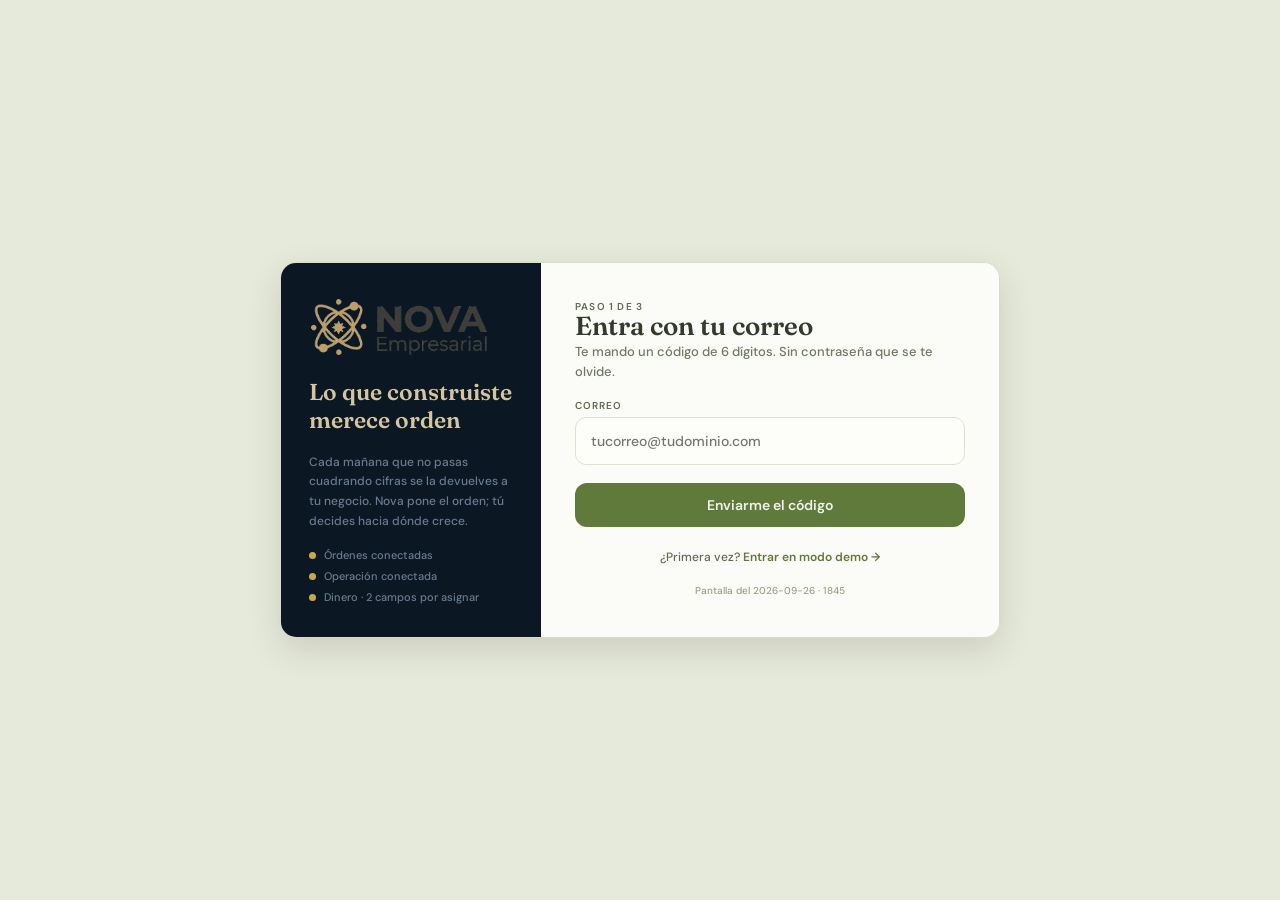
==== commit f7e99d06: "«Pero si ya lo subí»: decir dónde está, no pedirlo otra vez Mirando Nutrea GT, el histórico decía «s" ====
--- a/empresarial.html
+++ b/empresarial.html
@@ -689,6 +689,9 @@
 .acc-aviso{font:500 12px/1.6 'DM Sans';color:var(--t-ink2);background:var(--s-dark);
   border-radius:11px;padding:11px 14px;max-width:70ch;}
 .acc-nota{font:500 12px/1.6 'DM Sans';color:var(--t-mut);max-width:70ch;}
+/* Lo que «falta» pero está en otra tienda: no es una tarea pendiente,
+   es un aviso de que estás mirando la tienda equivocada. */
+.hist-falta.otra{background:#dde7ef;color:#2f4d63;}
 /* El pie del gráfico de pauta: dice qué se calculó y qué se repartió. */
 .pauta-pie{font:500 11px/1.55 'DM Sans';color:var(--t-mut2);margin-top:10px;max-width:62ch;}
 /* Las pestañas del cierre. Al imprimir se esconden y se muestran los dos
@@ -9159,7 +9162,7 @@
  * La fecha se escribe al construir. Si la de la pantalla no coincide con
  * la del archivo que acabas de publicar, lo que estás viendo es caché.
  */
-const VERSION_PANTALLA = '2026-09-26 · 3ffe';
+const VERSION_PANTALLA = '2026-09-26 · 1845';
 
 function pintarVersion() {
   const el = document.getElementById('sello-version');
@@ -9248,13 +9251,36 @@
       m.cartera ? m.cartera + ' movs. de cartera' : null,
     ].filter(Boolean).join(' · ');
 
+    /**
+     * ── «PERO SI YA LO SUBÍ» ──
+     *
+     * Casi siempre está subido, pero con la OTRA tienda abierta: las
+     * filas quedaron con ese `tienda` y este histórico —que mira una
+     * tienda a la vez— decía «sin pauta» y mandaba a subirlo otra vez.
+     *
+     * Cuando lo que falta aquí existe al lado, se dice dónde está en
+     * vez de pedirlo de nuevo. Es la diferencia entre un callejón sin
+     * salida y un «cámbiate de tienda».
+     */
+    const donde = function (f) {
+      const otras = f === 'pauta' ? m.pautaOtras
+                  : f === 'gastos fijos' ? m.fijosOtras : null;
+      const ids = otras ? Object.keys(otras) : [];
+      if (!ids.length) return '';
+      const nombres = ids.map(function (id) {
+        return ((STORES[id] || {}).name || id) + ' (' + otras[id] + ')';
+      }).join(', ');
+      return ' — ojo: hay de ese mes en ' + nombres;
+    };
+
     const faltas = (m.falta || []).map(function (f) {
       const extra = f === 'tasas' && m.pautaSinTasa
         ? ' (' + m.pautaSinTasa + ' filas en ' +
           Object.keys(m.monedasSinTasa || {}).join(', ') + ')'
-        : '';
-      return '<span class="hist-falta">' + esc(FALTA_QUE_HACER[f] || f) +
-        esc(extra) + '</span>';
+        : donde(f);
+      const alLado = !!donde(f);
+      return '<span class="hist-falta' + (alLado ? ' otra' : '') + '">' +
+        esc(FALTA_QUE_HACER[f] || f) + esc(extra) + '</span>';
     }).join('');
 
     return '<div class="hist-f' + (m.listo || m.cerrado ? '' : ' pend') + '" ' +
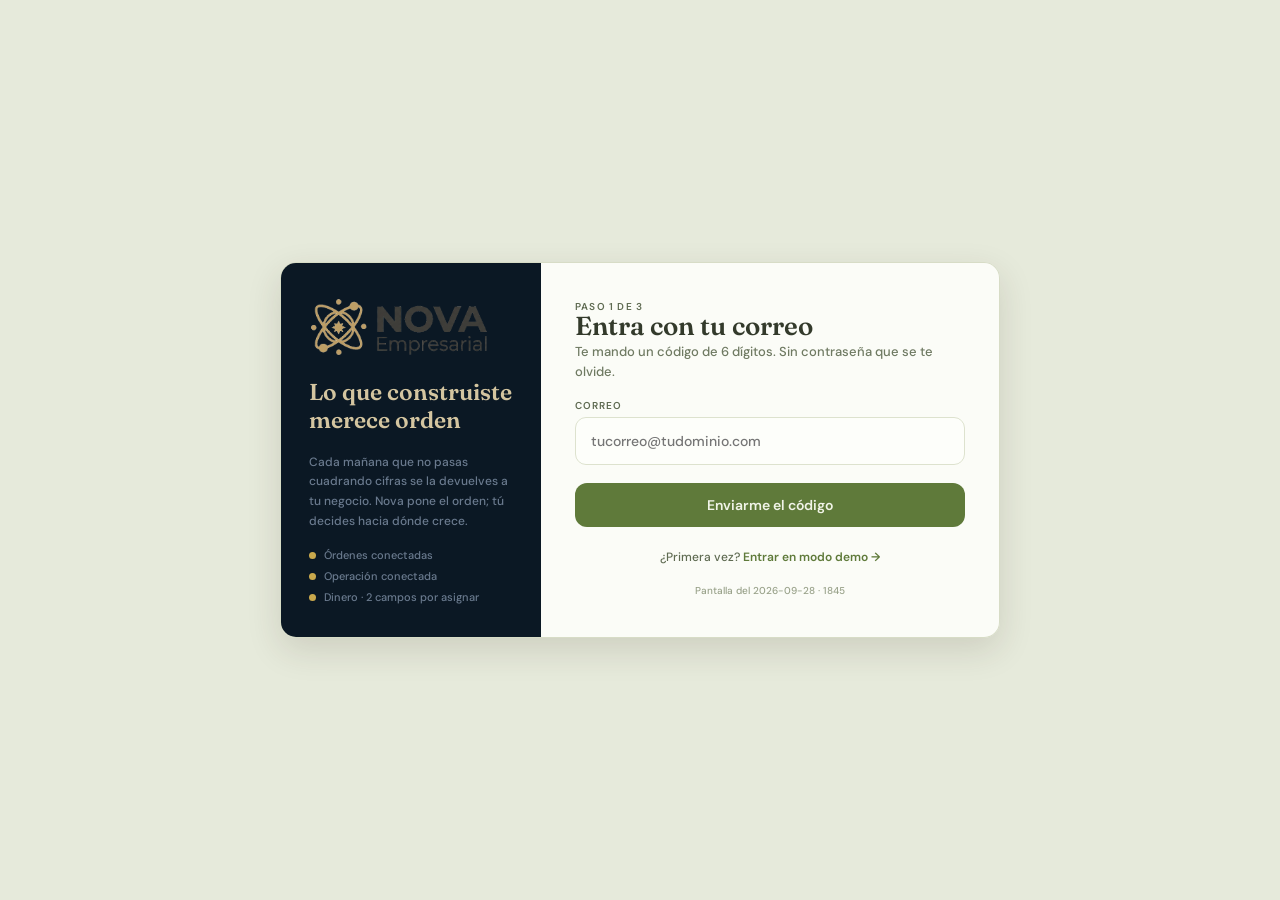
==== commit 8c6b053c: "El cielo: una carta natal no es de un correo «en el cielo sigue pidiéndome tránsitos cuando eso ya l" ====
--- a/empresarial.html
+++ b/empresarial.html
@@ -9162,7 +9162,7 @@
  * La fecha se escribe al construir. Si la de la pantalla no coincide con
  * la del archivo que acabas de publicar, lo que estás viendo es caché.
  */
-const VERSION_PANTALLA = '2026-09-26 · 1845';
+const VERSION_PANTALLA = '2026-09-28 · 1845';
 
 function pintarVersion() {
   const el = document.getElementById('sello-version');
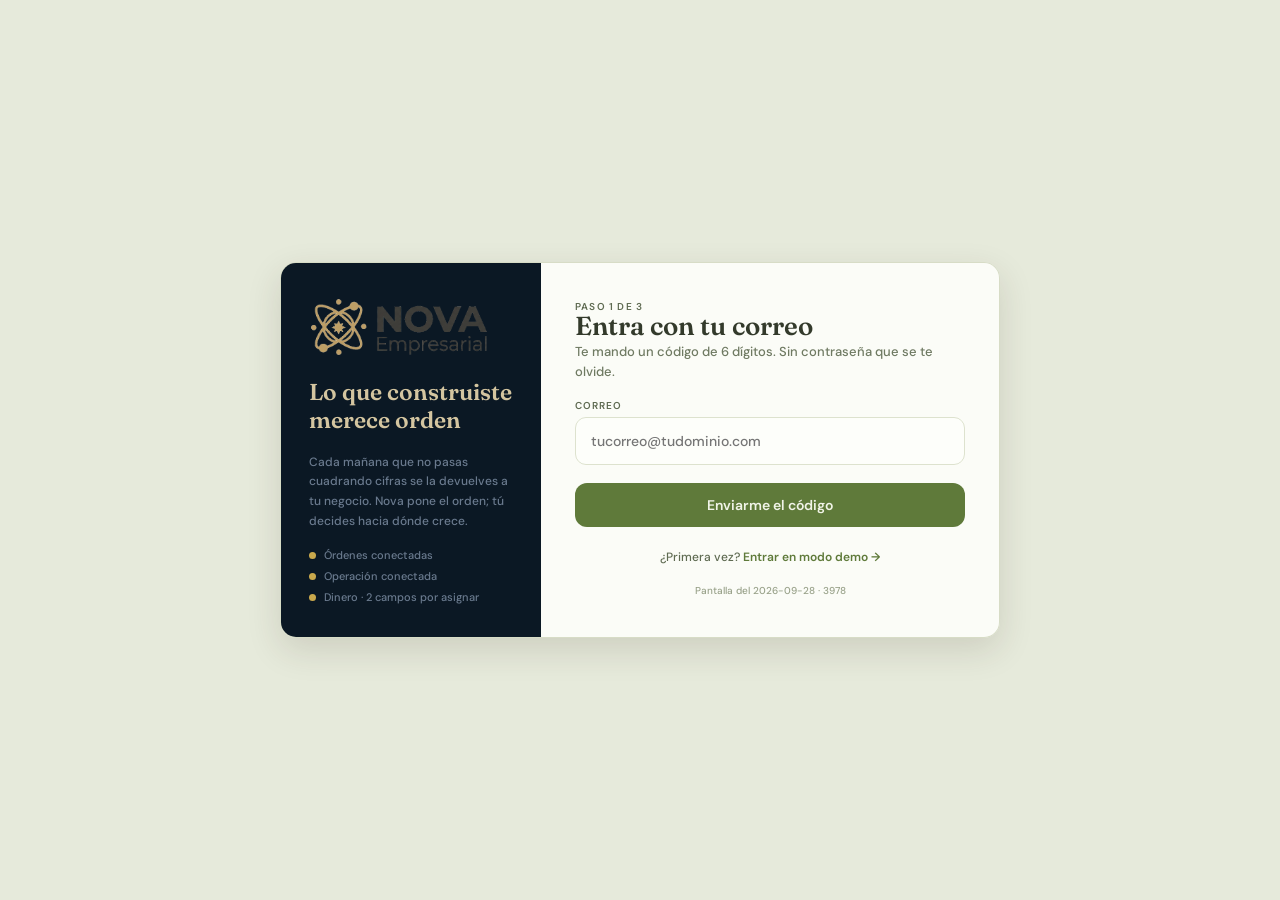
==== commit 3114abe0: "No era que se mezclaran dos tiendas: era la maqueta «creo que está combinando datos porque me aparec" ====
--- a/empresarial.html
+++ b/empresarial.html
@@ -1688,7 +1688,7 @@
             <div class="slbl" style="color:var(--t-ondark-mut);">DE DÓNDE SALE EL PAGO</div>
             <p style="font:500 12px/1.65 'DM Sans';color:var(--t-ondark-mut);">Sueldo base fijo, más comisión por pedido entregado, más bono si la efectividad supera un escalón. Las devoluciones mal gestionadas restan. Todo sale del recaudo de la tienda.</p>
             <div style="display:flex;align-items:baseline;justify-content:space-between;gap:10px;border-top:1px solid var(--s-deep);padding-top:11px;flex-wrap:wrap;">
-              <span style="font:500 11.5px/1 'DM Sans';color:var(--t-ondark-mut);">3 gestoras · agosto 2026</span>
+              <span style="font:500 11.5px/1 'DM Sans';color:var(--t-ondark-mut);" id="nomquien">—</span>
               <div><span style="font:600 9px/1 'DM Sans';letter-spacing:1px;color:var(--t-ondark-mut);">NÓMINA DEL MES &nbsp;</span><span style="font:700 22px/1 'Fraunces',serif;color:var(--t-ondark);" id="nomtot"></span></div>
             </div>
           </div>
@@ -4191,6 +4191,61 @@
 // ─── STORE SWITCH ─────────────────────────────────────
 function setStore(s){ST=s;localStorage.setItem('ne_store',s);}
 
+/**
+ * ═══════════════════════════════════════════════════════════════
+ *   OLVIDAR LA TIENDA QUE ESTÁBAMOS MIRANDO
+ * ═══════════════════════════════════════════════════════════════
+ *
+ * ┌─ LO QUE ESTO ARREGLA ──────────────────────────────────────┐
+ * │                                                            │
+ * │ «creo que está combinando datos porque me aparecen          │
+ * │  productos de Guatemala en Ecuador (…) sigue apareciéndome  │
+ * │  el cuadro de los trabajadores que no tengo».               │
+ * │                                                            │
+ * │ No estaba combinando nada en el servidor: cada respuesta    │
+ * │ venía de su tienda. Lo que pasaba es que la PANTALLA se     │
+ * │ quedaba con lo de la tienda anterior.                       │
+ * │                                                            │
+ * │ Diecisiete variables guardan cosas de una tienda —          │
+ * │ productos, CAS, alarmas, equipo, notas, histórico— y        │
+ * │ `cambiarTienda` limpiaba CINCO. Las otras doce seguían con  │
+ * │ lo de antes hasta que su carga terminara… y si esa carga    │
+ * │ venía vacía, no las pisaba nadie. Guatemala tiene           │
+ * │ productos, Ecuador no: los de Guatemala se quedaban.        │
+ * │                                                            │
+ * └────────────────────────────────────────────────────────────┘
+ *
+ * ┌─ POR QUÉ UNA FUNCIÓN Y NO DOCE LÍNEAS MÁS ─────────────────┐
+ * │                                                            │
+ * │ Porque la lista va a volver a crecer. Cada pantalla nueva   │
+ * │ trae su variable, y acordarse de venir a añadirla aquí es   │
+ * │ justo lo que no pasó las últimas cinco veces.               │
+ * │                                                            │
+ * │ Con un solo sitio, la regla es una frase que se puede       │
+ * │ decir: «si guarda algo de UNA tienda, se olvida aquí».      │
+ * │                                                            │
+ * └────────────────────────────────────────────────────────────┘
+ */
+function olvidarTienda() {
+  // Lo que se lista
+  PEDS_REALES = []; PEDS_VISTA = []; PEDS_TOTAL = 0; PED_SEL_ID = '';
+  NOVS_REALES = []; NOVS_VISTA = []; NOV_SEL_ID = ''; NOV_VECES = {};
+  G_VISTA = [];
+  PRODS = []; INV_VISTA = [];
+  // Lo que se calcula
+  REAL = null; REPARTO = null; AUD = null; HISTORIAL = [];
+  CAS_DATOS = null; ALARMAS_HOY = []; ESTADOS_DATA = null; META_DATA = null;
+  // Lo que es de la tienda aunque no lo parezca
+  ACC = null; ACC_VER = false; NOTAS = {}; NOTAS_RECORTADAS = 0;
+  MI_EQUIPO = [];
+  CHAT = null; CHAT_CON = ''; CHAT_VISTO = 0;
+  // La despensa del arranque es de la tienda anterior: si se queda,
+  // la primera pantalla que pregunte recibe lo de antes.
+  ARRANQUE = null;
+  ARRANQUE_MS = 0; ARRANQUE_LENTAS = [];
+  CALC = null;
+}
+
 /* ═══════════════════════════════════════════════════════════════
      EN QUÉ TIENDA ESTOY
    ═══════════════════════════════════════════════════════════════
@@ -4280,15 +4335,10 @@
   setStore(t);
   pintarSelectorTienda();
   updateSub();
-  // Se vacía lo de la tienda anterior antes de pedir lo nuevo: si la
-  // petición tarda, mejor una pantalla que dice «cargando» que una que
-  // enseña los pedidos de la otra tienda como si fueran de esta.
-  PEDS_REALES = []; NOVS_REALES = []; PEDS_VISTA = [];
-  REPARTO = null;
-  // Los accesos son de la tienda, no de la persona: los de Ecuador no
-  // sirven para entrar a Guatemala, y dejarlos en pantalla es peor que
-  // no tenerlos.
-  ACC = null;
+  // Se vacía TODO lo de la tienda anterior antes de pedir lo nuevo: si
+  // la petición tarda, mejor una pantalla que dice «cargando» que una
+  // que enseña los productos de la otra tienda como si fueran de esta.
+  olvidarTienda();
   buildAll();
   // `cargarReales` trae TODO lo de la tienda nueva en un viaje, accesos
   // incluidos. Pedirlos aparte aquí era gastar un viaje en algo que ya
@@ -4331,7 +4381,7 @@
   updateSub(); buildAll();
   montarImportadores();
   // La tienda cambió: los datos de la anterior no pueden quedarse en pantalla
-  ACC = null;
+  olvidarTienda();
   cargarReales();
 }
 
@@ -4427,6 +4477,8 @@
  * enseñando lo de hace diez minutos, y eso es peor que ser lenta.
  */
 let ARRANQUE = null;
+let ARRANQUE_MS = 0;
+let ARRANQUE_LENTAS = [];
 
 /** Con qué nombre guardó el arranque lo que pide esta acción. */
 function claveArranque(accion, datos) {
@@ -4899,6 +4951,17 @@
         if (a.fallaron && a.fallaron.length) {
           console.warn('[Nova] el arranque no pudo con:', a.fallaron);
         }
+        /**
+         * Lo que tardó, guardado para poder decirlo.
+         *
+         * «la saltada de tienda a tienda está lenta» no se puede
+         * arreglar sin saber CUÁNTO y en QUÉ. El servidor manda ahora
+         * el tiempo de cada una de sus veinte secciones; esto lo deja
+         * a mano para que el aviso de arriba lo diga en segundos.
+         */
+        ARRANQUE_MS = a.ms || 0;
+        ARRANQUE_LENTAS = a.lentas || [];
+        if (a.tiempos) console.info('[Nova] arranque ' + a.ms + 'ms', a.tiempos);
       }
     } catch (e) { /* sin arranque se pide de a una, que es lo de antes */ }
 
@@ -4933,21 +4996,50 @@
     aplicarReales(r.datos);
     pintarEstadoCierre(r.datos);
     cargarHistorialFuentes();
-    // Cada lista se conecta por su cuenta: que Novedades esté vacía no
-    // puede dejar a Pedidos sin cargar. Se esperan las dos para saber
-    // cuándo la pantalla terminó de ponerse al día.
-    await Promise.all([cargarPedidosReales(), cargarNovedadesReales(),
-                       cargarEquipo(), cargarAuditoria(), cargarAuditoriaCasos(),
-                       cargarReparto(), cargarAlarmas(),
-                       cargarRecuento(), cargarProductos(), cargarAyer(),
-                       cargarHistorial(), cargarCas(), cargarEstados(),
-                       cargarMeta(), cargarSemaforo(), cargarNotas(),
-                       cargarAccesos(), cargarChat('')]);
+    /**
+     * ┌─ CADA PINTOR RESPONDE SOLO POR LO SUYO ────────────────────┐
+     * │                                                            │
+     * │ Estos dieciocho iban en un `Promise.all` desnudo, y con eso │
+     * │ UNO que se cayera tumbaba la carga entera: el `catch` de    │
+     * │ abajo sellaba la pantalla como «Datos de EJEMPLO» y dejaba  │
+     * │ a la vista las tablas de muestra de Pedidos y Novedades,    │
+     * │ con clientes y cifras que no existen.                       │
+     * │                                                            │
+     * │ Lo vi con un `nombreMes(undefined)` en el recuento: un mes  │
+     * │ sin nombre y toda la pantalla pasaba a ser mentira.         │
+     * │                                                            │
+     * │ Ahora cada uno se cae solo, con su nombre en la consola, y  │
+     * │ el aviso de arriba dice QUÉ no cargó en vez de desdecir     │
+     * │ todo lo que sí.                                             │
+     * │                                                            │
+     * └────────────────────────────────────────────────────────────┘
+     */
+    const TRABAJOS = [
+      ['pedidos',   cargarPedidosReales], ['novedades',  cargarNovedadesReales],
+      ['equipo',    cargarEquipo],        ['auditoría',  cargarAuditoria],
+      ['casos',     cargarAuditoriaCasos],['reparto',    cargarReparto],
+      ['alarmas',   cargarAlarmas],       ['recuento',   cargarRecuento],
+      ['productos', cargarProductos],     ['ayer',       cargarAyer],
+      ['histórico', cargarHistorial],     ['CAS',        cargarCas],
+      ['estados',   cargarEstados],       ['Meta',       cargarMeta],
+      ['semáforo',  cargarSemaforo],      ['notas',      cargarNotas],
+      ['accesos',   cargarAccesos],
+      ['chat',      function () { return cargarChat(''); }],
+    ];
+    const rotos = [];
+    await Promise.all(TRABAJOS.map(function (t) {
+      return Promise.resolve().then(t[1]).catch(function (e) {
+        rotos.push(t[0]);
+        console.error('[Nova] no pude cargar ' + t[0] + ':', e);
+      });
+    }));
     // Una gestora sin pedidos asignados también merece respuesta. Si las
     // listas vinieron vacías nadie la habría pintado, y se quedaría
     // mirando un "buscando…" que ya terminó.
     if (ROL === 'gestora') pintarPantallasGestora();
-    return { mes: mes, pedidos: PEDS_REALES.length, novedades: NOVS_REALES.length };
+    if (rotos.length) avisarRotos(rotos);
+    return { mes: mes, pedidos: PEDS_REALES.length, novedades: NOVS_REALES.length,
+             rotos: rotos };
   } catch (e) {
     /**
      * Este catch decía «sin conexión» pasara lo que pasara.
@@ -5193,7 +5285,15 @@
    */
   pintarEquilibrio(d);
   aplicarPauta(d);
-  if (d.recaudo7) pintarRecaudo(d.recaudo7);
+  /**
+   * El `if` estaba solo: sin recaudo de la semana no se llamaba al
+   * pintor, y quedaban en pantalla las barras de muestra con su
+   * «HOY $ 1.240 · mejor día miércoles · la semana va 11% por encima
+   * del promedio». Un número inventado con esa precisión se cree.
+   *
+   * Ahora se llama siempre: el pintor sabe decir que no hay nada.
+   */
+  pintarRecaudo(d.recaudo7);
   CALC = null;   // los supuestos se rehacen con los números nuevos
   pintarCalculadoras();
   pintarCartera(d.cartera);
@@ -5217,14 +5317,41 @@
   }
   if (real) {
     b.style.background = '#e6efe8'; b.style.color = '#2f5738';
+    /**
+     * Cuando tarda, se dice cuánto y en qué.
+     *
+     * Antes el aviso solo ponía la hora, así que «sigue lento» era lo
+     * único que se podía reportar y yo solo podía suponer la causa.
+     * Debajo de tres segundos no se menciona: si no molesta, es ruido.
+     */
+    const lento = ARRANQUE_MS >= 3000;
     b.textContent = '● Datos reales de tu hoja · actualizado ' +
-      new Date().toLocaleTimeString('es',{hour:'2-digit',minute:'2-digit'});
+      new Date().toLocaleTimeString('es',{hour:'2-digit',minute:'2-digit'}) +
+      (lento ? ' · tardó ' + (ARRANQUE_MS / 1000).toFixed(1) + ' s' +
+        (ARRANQUE_LENTAS.length ? ' (lo más pesado: ' +
+          ARRANQUE_LENTAS.join(', ') + ')' : '') : '');
   } else {
     b.style.background = '#f6ecd0'; b.style.color = '#7a5c10';
     b.textContent = '● Datos de EJEMPLO' + (motivo? ' · '+motivo : '') +
       ' — no tomes decisiones con estos números.';
   }
   sellarEjemplo(real);
+}
+
+/**
+ * Lo que no cargó, dicho por su nombre.
+ *
+ * No vuelve a sellar nada: lo que sí llegó de la hoja sigue siendo de la
+ * hoja. Antes esto no existía y la única forma de avisar era marcar toda
+ * la pantalla como ejemplo — o sea, desmentir de paso los quince pedazos
+ * que estaban bien.
+ */
+function avisarRotos(rotos) {
+  const b = document.getElementById('origen-datos');
+  if (!b) return;
+  b.style.background = '#f6ecd0'; b.style.color = '#7a5c10';
+  b.textContent = '● Cargó casi todo · no pude traer ' + rotos.join(', ') +
+    '. Esas partes están como estaban; lo demás sí es de tu hoja.';
 }
 
 // ─── PEDIDOS Y NOVEDADES REALES ───────────────────────────────
@@ -5412,10 +5539,24 @@
   let r;
   try { r = await api('listar', { entidad: 'Pedidos', tienda: ST, limite: 300 }); }
   catch (e) { return false; }
-  if (!r.ok || !r.filas || !r.filas.length) return false;
+  /**
+   * CERO PEDIDOS ES UNA RESPUESTA, NO UN MOTIVO PARA CALLARSE.
+   *
+   * Aquí decía `|| !r.filas.length → return false`, y eso dejaba en
+   * pantalla la tabla de muestra —seis pedidos inventados con nombres
+   * y ciudades de Ecuador— con el cartel verde «Datos reales de tu
+   * hoja» encima. En una tienda recién abierta, o al saltar a una
+   * tienda que todavía no tiene nada, Nova enseñaba clientes que no
+   * existen como si fueran suyos.
+   *
+   * Es el peor error de los dos posibles: una pantalla en blanco se
+   * nota y se pregunta; una pantalla con datos falsos se cree.
+   */
+  if (!r.ok) return false;
+  r.filas = r.filas || [];
 
   PEDS_REALES = r.filas;
-  PEDS_TOTAL = r.total;
+  PEDS_TOTAL = r.total || 0;
   cargarOficina();
   pintarPantallasGestora();
   pintarFiltrosPedidos(r.filas);
@@ -5491,9 +5632,17 @@
       '</div>';
   }).join('');
 
+  /**
+   * Vacío por filtro y vacío porque no hay nada no son lo mismo. Decir
+   * «ningún pedido con este filtro» en una tienda sin un solo pedido
+   * manda a buscar el problema en los filtros, que están bien.
+   */
   document.getElementById('pedlist').innerHTML = filas.length
     ? cabecera + cuerpo
-    : '<div class="tvacio">Ningún pedido con este filtro.</div>';
+    : (todas.length
+        ? '<div class="tvacio">Ningún pedido con este filtro.</div>'
+        : '<div class="tvacio">Esta tienda todavía no tiene pedidos. ' +
+          'Sube el archivo de la plataforma con «Importar» y aparecen aquí.</div>');
 
   pintarPanelPedido();
 
@@ -5900,6 +6049,21 @@
 
 /** La barra de estados, contada sobre los pedidos que hay de verdad. */
 function pintarEstadosReales(filas) {
+  /**
+   * Sin pedidos no hay reparto de estados, y hay que decirlo con
+   * palabras. Vaciar la tarjeta y ya la deja muda: quien la mira no
+   * sabe si es que no hay datos o si Nova se quedó a medias.
+   */
+  if (!filas.length) {
+    const b = document.getElementById('stbar');
+    const l = document.getElementById('stlist');
+    if (b) b.innerHTML = '';
+    if (l) {
+      l.innerHTML = '<div class="tvacio">Todavía no hay pedidos en esta tienda. ' +
+        'En cuanto importes el primer archivo, aquí sale en qué estado está cada uno.</div>';
+    }
+    return;
+  }
   const cuenta = {};
   filas.forEach(function (p) {
     const e = fichaEstado(p);
@@ -5936,7 +6100,11 @@
   let r;
   try { r = await api('listar', { entidad: 'Novedades', tienda: ST, limite: 300 }); }
   catch (e) { return false; }
-  if (!r.ok || !r.filas || !r.filas.length) return false;
+  // Mismo caso que en Pedidos: sin novedades quedaban las dos de muestra
+  // y los KPIs inventados —«ABIERTAS 2», «Tasa 80% resolución»— sobre
+  // una tienda que no ha tenido ni una sola novedad.
+  if (!r.ok) return false;
+  r.filas = r.filas || [];
 
   NOVS_REALES = r.filas;
   pintarNovedadesReales(r.filas);
@@ -7316,11 +7484,22 @@
     '<div class="sub">' + sub + '</div></div>';
 }
 
+/**
+ * Un mes 'AAAA-MM' dicho con palabras.
+ *
+ * El `mes.slice` iba sin red, y un `undefined` —que llega cuando la
+ * respuesta viene a medias— tumbaba al pintor que la llamaba. Eso, por
+ * cómo está armada la carga, sellaba la pantalla ENTERA como «Datos de
+ * EJEMPLO» y dejaba las tablas de muestra a la vista. Un mes sin nombre
+ * no puede costar tanto.
+ */
 function nombreMes(mes) {
   const M = ['enero','febrero','marzo','abril','mayo','junio','julio',
              'agosto','septiembre','octubre','noviembre','diciembre'];
-  const a = mes.slice(0, 4), m = parseInt(mes.slice(5, 7), 10) - 1;
-  return (M[m] || mes) + ' ' + a;
+  const s = String(mes == null ? '' : mes);
+  if (!/^\d{4}-\d{2}/.test(s)) return s || 'ese mes';
+  const a = s.slice(0, 4), m = parseInt(s.slice(5, 7), 10) - 1;
+  return (M[m] || s) + ' ' + a;
 }
 
 /**
@@ -9002,9 +9181,25 @@
   const foot = document.getElementById('barfoot');
   const lbl = document.getElementById('dlbl');
   const val = document.getElementById('dval');
-  if (!cont || !r || !r.serie) return;
+  if (!cont) return;
 
   const S = SYM() + ' ';
+  // Sin serie, o con una serie de puros ceros, la gráfica no dice nada
+  // y hay que escribirlo. Callarse deja las barras de muestra.
+  const hayAlgo = r && r.serie && r.serie.length &&
+    r.serie.some(function (d) { return (d.total || 0) > 0; });
+  if (!hayAlgo) {
+    RECAUDO_SERIE = [];
+    cont.innerHTML = '';
+    if (lbl) lbl.textContent = 'HOY';
+    if (val) val.textContent = S + NUM(0);
+    if (foot) {
+      foot.textContent = (r && r.serie && r.serie.length)
+        ? 'Ninguna entrega en los últimos siete días, así que no entró plata.'
+        : 'Aquí sale lo que entra cada día en cuanto haya pedidos entregados.';
+    }
+    return;
+  }
   const serie = r.serie;
   const mx = Math.max.apply(null, serie.map(function (d) { return d.total; }));
   const DIA = ['dom', 'lun', 'mar', 'mié', 'jue', 'vie', 'sáb'];
@@ -9162,7 +9357,7 @@
  * La fecha se escribe al construir. Si la de la pantalla no coincide con
  * la del archivo que acabas de publicar, lo que estás viendo es caché.
  */
-const VERSION_PANTALLA = '2026-09-28 · 1845';
+const VERSION_PANTALLA = '2026-09-28 · 3978';
 
 function pintarVersion() {
   const el = document.getElementById('sello-version');
@@ -11250,6 +11445,23 @@
 
 /** La tabla de personas: quién es, qué puede, y cómo va este mes. */
 function pintarEquipo() {
+  /**
+   * La cabecera de Comisiones decía «3 gestoras · agosto 2026»,
+   * escrito a mano en el HTML desde la maqueta. Salía igual en una
+   * tienda sin nadie —«sigue apareciéndome el cuadro de los
+   * trabajadores que no tengo»— y con un mes que ya pasó.
+   */
+  const quien = document.getElementById('nomquien');
+  if (quien) {
+    const gs = MI_EQUIPO.filter(function (x) {
+      return x.rol === 'gestora' && x.estado !== 'inactivo';
+    });
+    quien.textContent = gs.length
+      ? gs.length + (gs.length === 1 ? ' gestora · ' : ' gestoras · ') +
+        nombreMes(new Date().toISOString().slice(0, 7))
+      : 'Sin gestoras en esta tienda todavía';
+  }
+
   const cont = document.getElementById('eqlista');
   if (!cont) return;
 
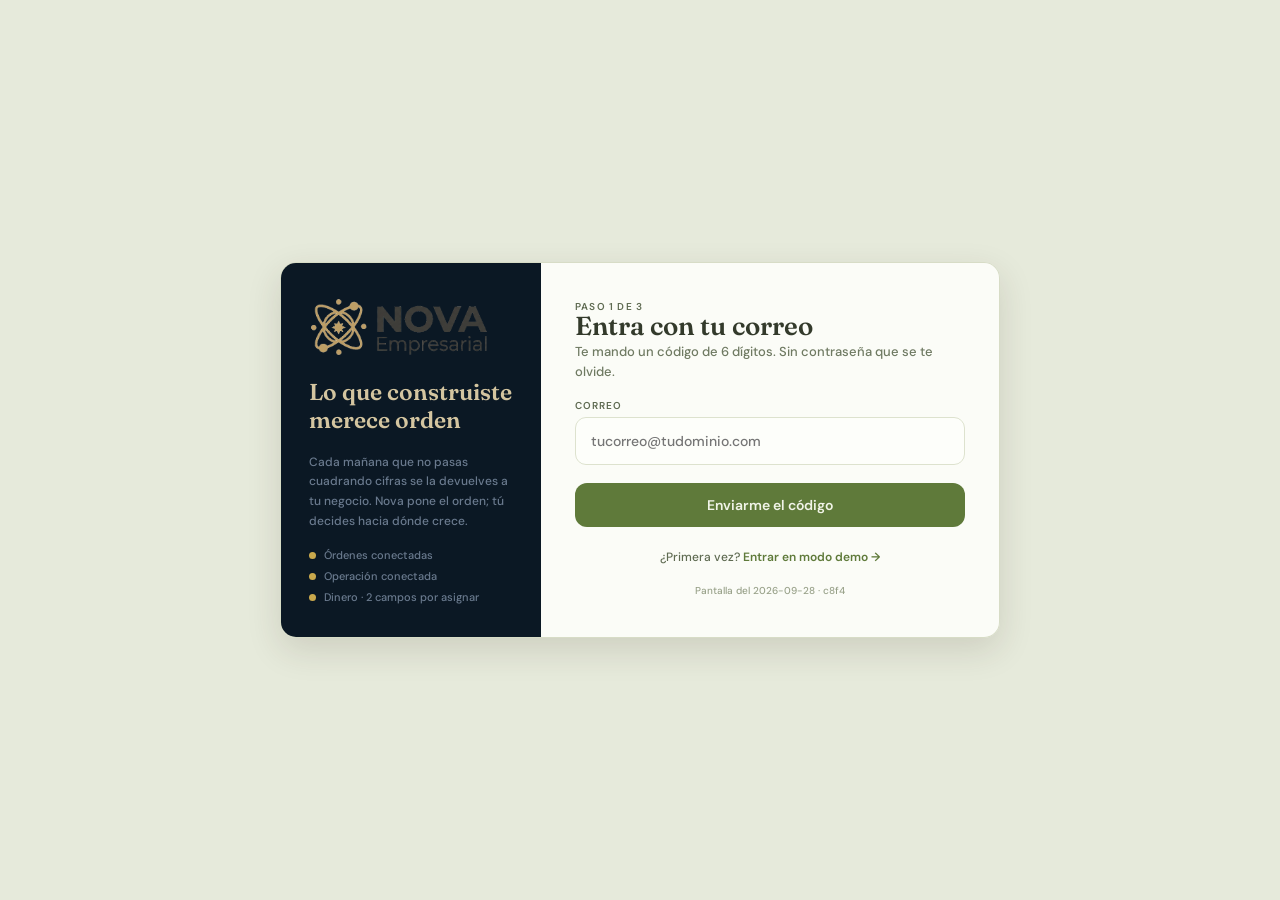
==== commit 7d70adc3: "La semana en curso deja de esperar al lunes «gastos de meta en la semana sin que se haya terminado, " ====
--- a/empresarial.html
+++ b/empresarial.html
@@ -9357,7 +9357,7 @@
  * La fecha se escribe al construir. Si la de la pantalla no coincide con
  * la del archivo que acabas de publicar, lo que estás viendo es caché.
  */
-const VERSION_PANTALLA = '2026-09-28 · 3978';
+const VERSION_PANTALLA = '2026-09-28 · c8f4';
 
 function pintarVersion() {
   const el = document.getElementById('sello-version');
@@ -10428,13 +10428,33 @@
       desellar(['pautabar']);
     } else if (semanas.length) {
       const hayReparto = semanas.some(function (k) { return sem[k].repartido; });
+      const enCurso = semanas.filter(function (k) { return sem[k].enCurso; })[0];
+      /**
+       * LA SEMANA EN CURSO SE DICE, NO SE DISIMULA.
+       *
+       * «gastos de meta en la semana sin que se haya terminado, que
+       * vaya sumando (…) por cada día». Ya sumaba —el mes incluye sus
+       * días— pero la barra no decía nada, así que un martes se veía
+       * una semana pequeñita al lado de semanas enteras y parecía una
+       * caída de la pauta cuando era el calendario.
+       */
       bar.innerHTML = barras(semanas.slice(-12),
         function (k) { return sem[k].gasto; },
-        function (k) { return fechaCorta(k); },
+        function (k) { return fechaCorta(k) + (sem[k].enCurso ? ' ·' : ''); },
         function (k) { return 'Semana del ' + fechaCorta(k) + ' · ' + S + nf(sem[k].gasto) +
+                              (sem[k].enCurso
+                                ? ' · VA A MEDIAS, ' + (sem[k].diasConGasto || 0) +
+                                  (sem[k].diasConGasto === 1 ? ' día con gasto' : ' días con gasto')
+                                : '') +
                               (sem[k].repartido ? ' · parte de un periodo más largo' : ''); });
-      set(escala, 'Por semana');
-      set(pie, 'Tu reporte de Meta viene agregado por periodo, así que el día a día ' +
+      set(escala, 'Por semana' + (enCurso ? ' · la última va a medias' : ''));
+      set(pie, (enCurso
+          ? '<b>La última barra es la semana en curso</b> y crece cada vez que subas ' +
+            'el reporte de Meta: lleva ' + (sem[enCurso].diasConGasto || 0) +
+            (sem[enCurso].diasConGasto === 1 ? ' día' : ' días') +
+            ' con gasto, no siete. No la compares de frente con las de al lado. '
+          : '') +
+        'Tu reporte de Meta viene agregado por periodo, así que el día a día ' +
         'no se puede sacar sin inventarlo. La semana sí. ' +
         (hayReparto
           ? 'Las semanas que se cruzan con un periodo más largo llevan la parte que les ' +
@@ -10895,7 +10915,35 @@
     return;
   }
   const s = SEM_DATA, m = s.moneda ? ' ' + s.moneda : '';
-  const rango = esc(s.semana.lunes) + ' a ' + esc(s.semana.domingo);
+  /**
+   * EL RANGO DICE HASTA DÓNDE SE CONTÓ DE VERDAD.
+   *
+   * El semáforo abría siempre en la última semana CERRADA, así que un
+   * jueves con cuatro días de datos cargados te enseñaba la semana
+   * pasada. Ahora abre en la semana en curso, y por eso el rango tiene
+   * que terminar en hoy y no en un domingo que todavía no llega: un
+   * rango que dice «a domingo» sobre cuatro días hace creer que la
+   * semana fue flojísima.
+   */
+  const enCurso = !!s.enCurso;
+  const rango = enCurso
+    ? esc(s.semana.lunes) + ' a ' + esc(s.hastaDia)
+    : esc(s.semana.lunes) + ' a ' + esc(s.semana.domingo);
+  const aMedias = enCurso
+    ? '<div class="sem-por"><b>Va a medias: ' + s.diasCorridos + ' de 7 días.</b> ' +
+      'Todo lo de abajo se compara contra los mismos ' + s.comparaCon.dias +
+      ' días de la semana pasada (' + esc(s.comparaCon.lunes) + ' a ' +
+      esc(s.comparaCon.hasta) + '), no contra la semana entera — comparar cuatro ' +
+      'días contra siete siempre diría que vas peor.' +
+      (s.ultimaCerrada
+        ? ' <a href="#" onclick="verSemanaSemaforo(\'' + esc(s.ultimaCerrada) +
+          '\');return false;">Ver la última semana cerrada →</a>'
+        : '') +
+      '</div>'
+    // Y desde una semana vieja, la vuelta a la de ahora. Sin esto se
+    // queda atrapada en la semana que abrió por el enlace.
+    : '<div class="sem-por"><a href="#" onclick="verSemanaSemaforo(\'\');' +
+      'return false;">← Volver a la semana en curso</a></div>';
 
   // Una semana sin datos no se disfraza de semana en ceros.
   if (!s.hayDatos) {
@@ -10912,7 +10960,8 @@
 
   if (enHoy) {
     enHoy.innerHTML = '<div class="card">' +
-      '<div class="ct">Tu semana · ' + rango + '</div>' + luces +
+      '<div class="ct">' + (enCurso ? 'Tu semana, hasta hoy · ' : 'Tu semana · ') +
+        rango + '</div>' + luces + aMedias +
       '<div class="sem-por">El detalle está en Pauta y gastos.</div>' +
     '</div>';
   }
@@ -10959,7 +11008,9 @@
   '</div>' : '';
 
   enPauta.innerHTML =
-    '<div class="card"><div class="ct">Tu semana · ' + rango + '</div>' + luces + '</div>' +
+    '<div class="card"><div class="ct">' +
+      (enCurso ? 'Tu semana, hasta hoy · ' : 'Tu semana · ') + rango + '</div>' +
+      luces + aMedias + '</div>' +
     '<div class="card"><div class="ct">Los números</div>' + tabla +
       '<div class="sem-pie">Solo los entregados generan ganancia. Cada devolución ' +
       'cuesta el flete; los cancelados cuestan cero. La entrega es entregados ÷ ' +
@@ -11245,6 +11296,26 @@
   }).catch(function (e) {
     salida.innerHTML = '<div class="inv-aviso">Sin conexión: ' + esc(e.message) + '</div>';
   });
+}
+
+/**
+ * Cambiar la semana que enseñan las luces, sin recargar la pantalla.
+ *
+ * El semáforo ahora abre en la semana EN CURSO, que es lo que hace
+ * falta un jueves. Pero la semana cerrada sigue siendo la que se compara
+ * de verdad, así que tiene que estar a un clic y no escondida en el
+ * selector de otra pantalla.
+ */
+async function verSemanaSemaforo(lunes) {
+  let r;
+  try { r = await api('semaforo', { tienda: ST, lunes: lunes || '' }); }
+  catch (e) { showToast('Sin conexión: ' + e.message); return; }
+  if (!r || !r.ok || !r.semaforo) {
+    showToast((r && r.error) || 'No pude traer esa semana.');
+    return;
+  }
+  SEM_DATA = r.semaforo;
+  pintarSemaforo();
 }
 
 /** Las últimas doce semanas cerradas, para elegir cuál mirar. */
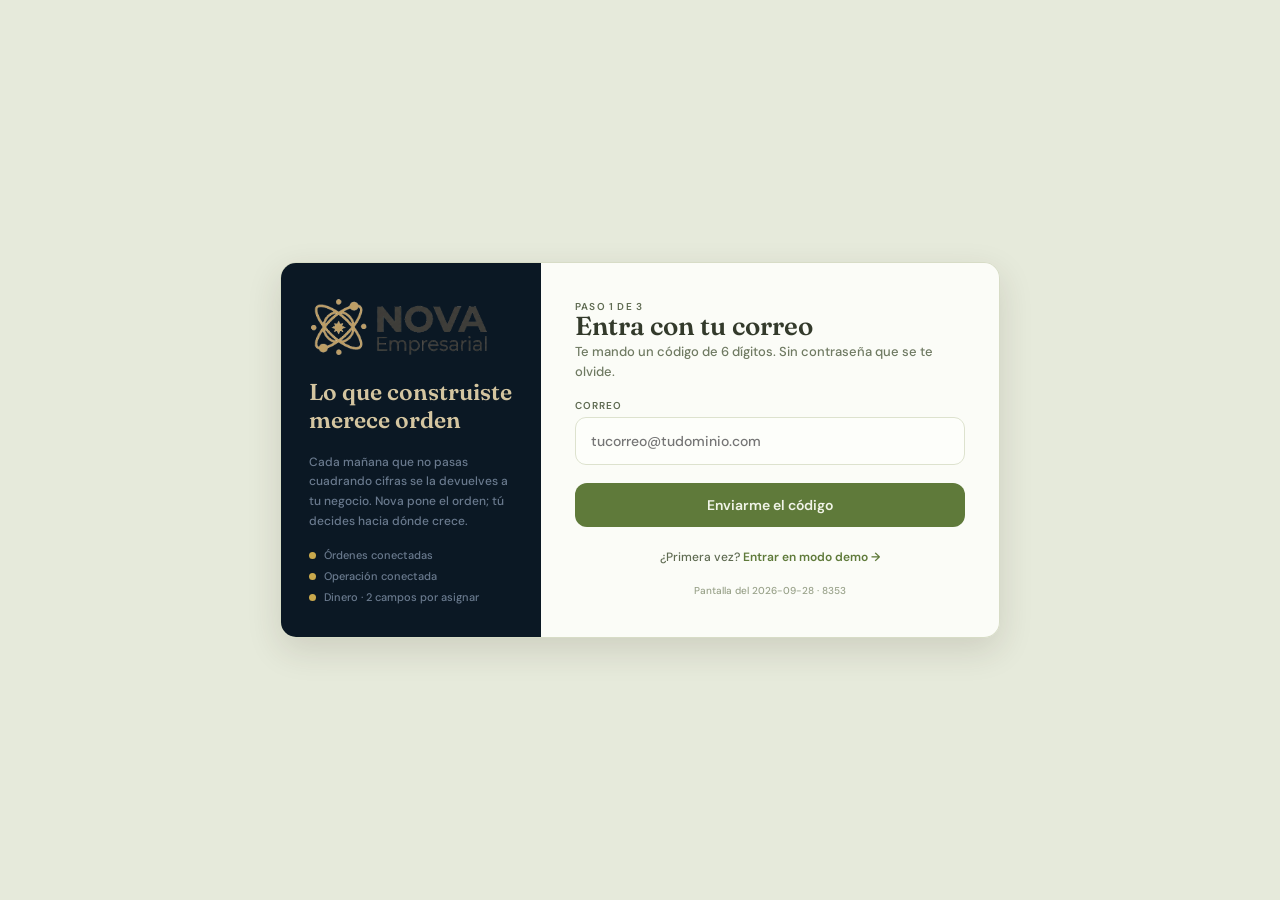
==== commit 74534b9f: "Cerrar el mes deja de ser la única opción «el cierre de mes sigue igual, sin la opción de editar o r" ====
--- a/empresarial.html
+++ b/empresarial.html
@@ -793,6 +793,43 @@
 .calc-input{border:1px solid var(--s-line3);background:var(--s-card2);border-radius:11px;padding:12px 14px;font:500 14px/1 'DM Sans';color:var(--t-ink);outline:none;width:100%;}
 .calc-input:focus{border-color:var(--acc-d);}
 .calc-result-big{font:700 36px/1 'Fraunces',serif;color:var(--t-ink);font-variant-numeric:tabular-nums;}
+/* ─── REVISAR ANTES DE CERRAR ─────────────────────────
+   Mismo panel lateral que la vista sombra: un patrón, no dos. */
+#cierre-prev{position:fixed;inset:0;background:rgba(0,0,0,.6);z-index:150;display:none;align-items:stretch;}
+#cierre-prev.on{display:flex;}
+/* Con el id: `.som-panel` está más abajo en esta hoja y, a igual
+   especificidad, gana la última. El panel salía de 480 y no de 640. */
+#cierre-prev .cp-panel{width:640px;}
+.cp-pie{display:flex;gap:10px;padding:14px 20px;border-top:1px solid var(--s-line2);background:var(--s-card);}
+.cp-btn{flex:1;font:600 13px/1 'DM Sans';border-radius:11px;padding:13px 16px;cursor:pointer;border:1px solid transparent;}
+.cp-sec{background:transparent;border-color:var(--s-line);color:var(--t-mut);}
+.cp-ok{background:var(--acc-d);color:#f1f4e8;}
+.cp-ok[disabled]{opacity:.5;cursor:default;}
+.cp-aviso{border-radius:12px;padding:13px 15px;font:500 12.5px/1.6 'DM Sans';}
+.cp-aviso.mal{background:#f6e3db;color:#8a2f2c;}
+.cp-aviso.ojo{background:#f6ecd0;color:#7a5c10;}
+.cp-aviso.bien{background:#e6efe8;color:#2f5738;}
+.cp-kpis{display:grid;grid-template-columns:repeat(auto-fit,minmax(130px,1fr));gap:8px;}
+.cp-k{background:var(--s-card2);border-radius:11px;padding:11px 13px;}
+.cp-k .kk{font:600 9.5px/1 'DM Sans';letter-spacing:.8px;color:var(--t-mut3);margin-bottom:6px;}
+.cp-k .vv{font:700 19px/1 'Fraunces',serif;color:var(--t-ink);font-variant-numeric:tabular-nums;}
+.cp-k .ss{font:500 10.5px/1.35 'DM Sans';color:var(--t-mut2);margin-top:4px;}
+.cp-k.mal .vv{color:#b8322f;}
+.cp-grupo{display:flex;flex-wrap:wrap;gap:6px;}
+.cp-chip{font:600 11px/1 'DM Sans';background:var(--s-card2);border:1px solid var(--s-line2);
+  border-radius:20px;padding:6px 11px;color:var(--t-ink2);}
+.cp-fila{background:var(--s-bg);border:1px solid var(--s-line2);border-radius:12px;
+  padding:11px 13px;display:flex;align-items:center;gap:10px;flex-wrap:wrap;}
+.cp-fila-id{flex:1 1 190px;min-width:0;}
+.cp-fila-nm{font:600 12.5px/1.3 'DM Sans';color:var(--t-ink);overflow-wrap:anywhere;}
+.cp-fila-sub{font:500 10.5px/1.4 'DM Sans';color:var(--t-mut);margin-top:3px;}
+.cp-fila select{font:500 12px/1 'DM Sans';border:1px solid var(--s-line);border-radius:9px;
+  padding:8px 9px;background:var(--s-card);color:var(--t-ink);max-width:170px;}
+.cp-quieto{font:600 10.5px/1 'DM Sans';border-radius:20px;padding:5px 9px;
+  background:#f6ecd0;color:#7a5c10;flex:none;}
+.cp-quieto.mucho{background:#f6e3db;color:#b8322f;}
+@media(max-width:640px){ #cierre-prev .cp-panel{width:100%;} }
+
 /* ─── VISTA SOMBRA ───────────────────────────────────── */
 #sombra{position:fixed;inset:0;background:rgba(0,0,0,.6);z-index:150;display:none;align-items:stretch;}
 #sombra.on{display:flex;}
@@ -2254,6 +2291,29 @@
 </div>
 
 <!-- ══════════════════ VISTA SOMBRA ══════════════════ -->
+<!-- ════════════ REVISAR ANTES DE CERRAR ════════════
+     «sin la opción de editar o revisar o mirar y analizar. Saber qué
+      quedó pendiente (…) te avisa los pedidos que faltan por cambiar de
+      estado para tener un cierre limpio».
+     Cerrar congela las cifras para siempre, así que cerrar es el ÚLTIMO
+     paso y no el primero. Aquí se mira, se arregla, y luego se cierra. -->
+<div id="cierre-prev" onclick="if(event.target===this)cerrarRevision()">
+  <div class="som-panel cp-panel">
+    <div class="som-head">
+      <div class="som-info">
+        <strong id="cp-titulo">Revisar antes de cerrar</strong>
+        <small id="cp-sub"></small>
+      </div>
+      <span class="som-close" onclick="cerrarRevision()">×</span>
+    </div>
+    <div class="som-body" id="cp-body"></div>
+    <div class="cp-pie">
+      <button class="cp-btn cp-sec" onclick="cerrarRevision()">Ahora no</button>
+      <button class="cp-btn cp-ok" id="cp-cerrar" onclick="confirmarCierre()">Cerrar el mes</button>
+    </div>
+  </div>
+</div>
+
 <div id="sombra" onclick="if(event.target===this)closeSombra()">
   <div class="som-panel">
     <div class="som-head">
@@ -6951,37 +7011,265 @@
  * devolución vieja se resuelva — y un número que cambia solo no sirve
  * ni para decidir ni para rendir cuentas.
  */
+/**
+ * ┌─ CERRAR ES EL ÚLTIMO PASO, NO EL PRIMERO ──────────────────┐
+ * │                                                            │
+ * │ «sin la opción de editar o revisar o mirar y analizar.      │
+ * │  Saber qué quedó pendiente, de una da cerrar mes y te avisa │
+ * │  los pedidos que faltan por cambiar de estado».             │
+ * │                                                            │
+ * │ Esto empezaba con un `prompt` pidiendo el mes y terminaba   │
+ * │ con un `confirm` que decía «quedan 14 sin resolver». CUÁNTOS│
+ * │ y nunca CUÁLES: con catorce pedidos anónimos lo único que   │
+ * │ se puede hacer es aceptar. Nova te hacía cerrar para        │
+ * │ enterarte, y cerrar congela las cifras para siempre.        │
+ * │                                                            │
+ * │ Ahora esto solo ABRE la revisión. No escribe nada.          │
+ * │                                                            │
+ * └────────────────────────────────────────────────────────────┘
+ */
+let CIERRE_PREV = null;
+
 async function cerrarMesActual() {
   if (!CONECTADO) {
-    alert('Entra con tu correo para poder cerrar el mes.');
+    showToast('Entra con tu correo para poder cerrar el mes.');
     return;
   }
   if (ROL !== 'dueno') {
-    alert('Solo la dueña cierra un mes.');
+    showToast('Solo la dueña cierra un mes.');
     return;
   }
-  const mes = prompt('¿Qué mes quieres cerrar? (AAAA-MM)',
-    new Date(new Date().setMonth(new Date().getMonth() - 1))
-      .toISOString().slice(0, 7));
-  if (!mes) return;
-
-  let r = await api('cerrarmes', { tienda: ST, mes: mes });
-
-  // Cerrar con pedidos pendientes se permite, pero se advierte: sus
-  // ventas ya no entran en ese mes y las cifras quedan así para siempre.
-  if (!r.ok && r.requiere_confirmacion) {
-    if (!confirm(r.error + '\n\n¿Cerrar de todas formas?')) return;
-    r = await api('cerrarmes', { tienda: ST, mes: mes, forzar: true });
-  }
-  if (!r.ok) { alert(r.error || 'No se pudo cerrar el mes.'); return; }
-
-  const S = SYM();
-  alert('Mes ' + mes + ' cerrado.\n\n' +
-    'Ventas: ' + S + ' ' + NUM(r.datos.ventas) + '\n' +
-    'Entregados: ' + NUM(r.datos.entregados) + ' de ' + NUM(r.datos.pedidos) + '\n' +
-    'Efectividad: ' + (r.datos.efectividad || 0).toFixed(1) + '%\n\n' +
-    'Estas cifras quedan congeladas: no cambian aunque después se ' +
-    'resuelva un pedido viejo.');
+  /**
+   * El mes ya no se escribe a mano.
+   *
+   * El `prompt` pedía AAAA-MM y un dedo torcido cerraba el mes
+   * equivocado — y un mes cerrado solo se reabre editando la hoja. Se
+   * propone el anterior, que es el que casi siempre se cierra, y se
+   * puede cambiar desde la misma revisión.
+   */
+  const d = new Date(); d.setMonth(d.getMonth() - 1);
+  await abrirRevisionCierre(d.toISOString().slice(0, 7));
+}
+
+async function abrirRevisionCierre(mes) {
+  const caja = document.getElementById('cierre-prev');
+  const body = document.getElementById('cp-body');
+  if (!caja || !body) return;
+  caja.classList.add('on');
+  body.innerHTML = '<div class="eq-vacio">Revisando ' + esc(mes) + '…</div>';
+
+  let r;
+  try { r = await api('cierre_previo', { tienda: ST, mes: mes }); }
+  catch (e) {
+    body.innerHTML = '<div class="cp-aviso mal">Sin conexión: ' + esc(e.message) + '</div>';
+    return;
+  }
+  if (!r || !r.ok) {
+    body.innerHTML = '<div class="cp-aviso mal">' +
+      esc((r && r.error) || 'No pude revisar ese mes.') + '</div>';
+    return;
+  }
+  CIERRE_PREV = r;
+  pintarRevisionCierre();
+}
+
+function cerrarRevision() {
+  const caja = document.getElementById('cierre-prev');
+  if (caja) caja.classList.remove('on');
+  CIERRE_PREV = null;
+}
+
+/** Los meses que se pueden cerrar: los doce anteriores al actual. */
+function mesesCerrables() {
+  const out = [];
+  const d = new Date();
+  for (let k = 1; k <= 12; k++) {
+    const x = new Date(d.getFullYear(), d.getMonth() - k, 1);
+    out.push(x.getFullYear() + '-' + String(x.getMonth() + 1).padStart(2, '0'));
+  }
+  return out;
+}
+
+function pintarRevisionCierre() {
+  const r = CIERRE_PREV;
+  const body = document.getElementById('cp-body');
+  const btn = document.getElementById('cp-cerrar');
+  if (!r || !body) return;
+  const S = SYM() + ' ';
+  const a = r.actual || {};
+
+  document.getElementById('cp-titulo').textContent =
+    r.cerrado ? 'Este mes ya está cerrado' : 'Revisar antes de cerrar';
+  document.getElementById('cp-sub').textContent =
+    (STORES[ST] || {}).name || ST;
+
+  const sel = '<select onchange="abrirRevisionCierre(this.value)" ' +
+    'style="font:600 12px/1 \'DM Sans\';border:1px solid var(--s-line);' +
+    'border-radius:9px;padding:8px 10px;background:var(--s-card);color:var(--t-ink);">' +
+    mesesCerrables().map(function (m) {
+      return '<option value="' + m + '"' + (m === r.mes ? ' selected' : '') + '>' +
+        esc(nombreMes(m)) + '</option>';
+    }).join('') + '</select>';
+
+  let h = '<div style="display:flex;align-items:center;gap:10px;flex-wrap:wrap;">' +
+    '<span class="som-section" style="margin:0;">QUÉ MES</span>' + sel + '</div>';
+
+  if (r.cerrado) {
+    h += '<div class="cp-aviso bien">Ya lo cerraste' +
+      (r.cerrado_en ? ' el ' + esc(String(r.cerrado_en).slice(0, 10)) : '') +
+      '. Las cifras de abajo son las que quedaron congeladas ese día. ' +
+      'Para rehacerlo hay que poner ese mes en «abierto» en la hoja Cierres.</div>';
+  } else if (r.mesEnCurso) {
+    h += '<div class="cp-aviso ojo"><b>Este mes todavía corre.</b> ' +
+      'Cerrarlo ahora congela unas cifras a las que les faltan días. ' +
+      'Casi siempre se cierra el mes anterior.</div>';
+  }
+
+  /**
+   * ── EL ANÁLISIS, ARRIBA ──
+   *
+   * Es el mismo que Nova ya arma en Cierre de mes. No una segunda
+   * cuenta: dos cuentas del mismo mes acaban diciendo cosas distintas y
+   * no hay manera de saber a cuál creerle.
+   */
+  const k = function (kk, vv, ss, mal) {
+    return '<div class="cp-k' + (mal ? ' mal' : '') + '"><div class="kk">' + kk +
+      '</div><div class="vv">' + vv + '</div>' +
+      (ss ? '<div class="ss">' + esc(ss) + '</div>' : '') + '</div>';
+  };
+  const ant = r.anterior || {};
+  const vs = function (hoy, antes) {
+    if (!antes) return 'sin mes anterior';
+    const d = (hoy - antes) / antes * 100;
+    return (d >= 0 ? '+' : '') + d.toFixed(0) + '% vs. ' + nombreMes(mesAnteriorTxt(r.mes));
+  };
+  h += '<div><div class="som-section">ASÍ QUEDÓ ' +
+    esc(nombreMes(r.mes).toUpperCase()) + '</div><div class="cp-kpis">' +
+    k('VENTAS', S + NUM(a.ventas || 0), vs(a.ventas || 0, ant.ventas || 0)) +
+    k('ENTREGADOS', NUM(a.entregados || 0),
+      (a.pedidos || 0) + ' pedidos · ' + (a.efectividad || 0).toFixed(0) + '% de entrega') +
+    k('DEVUELTOS', NUM(a.devueltos || 0),
+      a.despachados ? (a.tasaDevolucion || 0).toFixed(0) + '% de lo despachado' : '',
+      (a.tasaDevolucion || 0) > 20) +
+    k('PAUTA', S + NUM(a.gasto || 0),
+      a.gasto ? 'ROAS ' + ((a.ventas || 0) / a.gasto).toFixed(1) + 'x' : 'sin pauta cargada') +
+    k('MARGEN', S + NUM(a.margen || 0), 'después de pauta, producto y flete',
+      (a.margen || 0) < 0) +
+    '</div></div>';
+
+  /**
+   * ── Y LO QUE FALTA, CON NOMBRE Y CON BOTÓN ──
+   */
+  const abiertos = r.abiertos || [];
+  if (r.limpio) {
+    h += '<div class="cp-aviso bien"><b>Cierre limpio.</b> Ningún pedido de ' +
+      esc(nombreMes(r.mes)) + ' se quedó sin desenlace: todos están entregados, ' +
+      'devueltos o cancelados. Lo que cierres es lo que pasó.</div>';
+  } else {
+    h += '<div class="cp-aviso ojo"><b>' + abiertos.length +
+      (abiertos.length === 1 ? ' pedido no tiene desenlace' : ' pedidos no tienen desenlace')
+      + ' todavía</b>, por ' + S + NUM(r.valorAbierto || 0) + '. ' +
+      'Si cierras ahora, esas ventas NO entran en ' + esc(nombreMes(r.mes)) +
+      ' y las cifras quedan congeladas así para siempre. ' +
+      'Cámbiales el estado aquí abajo y la cuenta se rehace sola.</div>';
+    h += '<div class="cp-grupo">' + (r.porEstado || []).map(function (g) {
+      const f = COLOR_ESTADO[g.estado] || ['#5b5b55', '#e6e4de', g.estado];
+      return '<span class="cp-chip" style="color:' + f[0] + ';background:' + f[1] +
+        ';border-color:transparent;">' + esc(f[2]) + ' · ' + g.n + '</span>';
+    }).join('') + '</div>';
+
+    const opciones = Object.keys(COLOR_ESTADO).map(function (id) {
+      return '<option value="' + id + '">' + esc(COLOR_ESTADO[id][2]) + '</option>';
+    }).join('');
+    h += '<div style="display:flex;flex-direction:column;gap:8px;">' +
+      abiertos.map(function (x, i) {
+        return '<div class="cp-fila" id="cpf' + i + '">' +
+          '<div class="cp-fila-id">' +
+            '<div class="cp-fila-nm">' + esc(x.cliente || '(sin nombre)') +
+              (x.idExterno ? ' <span style="color:var(--t-mut3);font-weight:500;">#' +
+                esc(x.idExterno) + '</span>' : '') + '</div>' +
+            '<div class="cp-fila-sub">' + esc(x.producto || '—') +
+              (x.ciudad ? ' · ' + esc(x.ciudad) : '') + ' · ' + S + NUM(x.valor) +
+              (x.gestora ? ' · ' + esc(x.gestora) : '') + '</div>' +
+          '</div>' +
+          '<span class="cp-quieto' + (x.diasQuieto > 7 ? ' mucho' : '') + '">' +
+            x.diasQuieto + (x.diasQuieto === 1 ? ' día quieto' : ' días quieto') + '</span>' +
+          '<select onchange="cambiarEstadoDesdeCierre(' + i + ', this.value)">' +
+            '<option value="">' + esc((COLOR_ESTADO[x.estado] || {})[2] || x.estado) +
+            ' · cambiar a…</option>' + opciones + '</select>' +
+        '</div>';
+      }).join('') + '</div>';
+  }
+
+  body.innerHTML = h;
+  if (btn) {
+    btn.disabled = !!r.cerrado;
+    btn.textContent = r.cerrado ? 'Ya está cerrado'
+      : r.limpio ? 'Cerrar ' + nombreMes(r.mes)
+      : 'Cerrar igual, con ' + abiertos.length + ' sin resolver';
+  }
+}
+
+/** El mes anterior a uno dado. La pantalla también lo necesita. */
+function mesAnteriorTxt(mes) {
+  const a = parseInt(String(mes).slice(0, 4), 10);
+  const m = parseInt(String(mes).slice(5, 7), 10);
+  if (!a || !m) return String(mes);
+  const d = new Date(Date.UTC(a, m - 2, 1));
+  return d.toISOString().slice(0, 7);
+}
+
+/**
+ * Cambiar el estado sin salir de la revisión.
+ *
+ * Es la diferencia entre enterarse y poder hacer algo. Después de
+ * guardar se vuelve a pedir la revisión: el pedido sale de la lista y
+ * las cifras de arriba se rehacen con él dentro, que es justamente lo
+ * que hay que ver antes de decidir si ya se puede cerrar.
+ */
+async function cambiarEstadoDesdeCierre(i, estado) {
+  if (!estado || !CIERRE_PREV) return;
+  const x = (CIERRE_PREV.abiertos || [])[i];
+  if (!x) return;
+  const fila = document.getElementById('cpf' + i);
+  if (fila) fila.style.opacity = '.5';
+  let r;
+  try {
+    r = await api('escribir', { entidad: 'Pedidos', id: x.id,
+                                campos: { estado_nova: estado } });
+  } catch (e) { r = { ok: false, error: e.message }; }
+  if (!r || !r.ok) {
+    if (fila) fila.style.opacity = '1';
+    showToast((r && r.error) || 'No se pudo guardar');
+    return;
+  }
+  showToast(x.cliente + ' → ' + ((COLOR_ESTADO[estado] || [])[2] || estado));
+  // La lista y las cifras se rehacen juntas: un pedido que cambia de
+  // estado cambia las ventas del mes, y verlo es el punto.
+  await abrirRevisionCierre(CIERRE_PREV.mes);
+  // Y la pantalla de atrás, que quedó con el pedido en el otro estado.
+  cargarPedidosReales();
+}
+
+async function confirmarCierre() {
+  const r = CIERRE_PREV;
+  if (!r || r.cerrado) return;
+  const btn = document.getElementById('cp-cerrar');
+  if (btn) { btn.disabled = true; btn.textContent = 'Cerrando…'; }
+
+  let res;
+  try {
+    res = await api('cerrarmes', { tienda: ST, mes: r.mes,
+                                   forzar: !r.limpio });
+  } catch (e) { res = { ok: false, error: e.message }; }
+
+  if (!res || !res.ok) {
+    if (btn) { btn.disabled = false; btn.textContent = 'Cerrar el mes'; }
+    showToast((res && res.error) || 'No se pudo cerrar el mes.');
+    return;
+  }
+  cerrarRevision();
+  showToast(nombreMes(r.mes) + ' quedó cerrado. Las cifras ya no cambian.');
   cargarReales();
 }
 
@@ -9357,7 +9645,7 @@
  * La fecha se escribe al construir. Si la de la pantalla no coincide con
  * la del archivo que acabas de publicar, lo que estás viendo es caché.
  */
-const VERSION_PANTALLA = '2026-09-28 · c8f4';
+const VERSION_PANTALLA = '2026-09-28 · 8353';
 
 function pintarVersion() {
   const el = document.getElementById('sello-version');
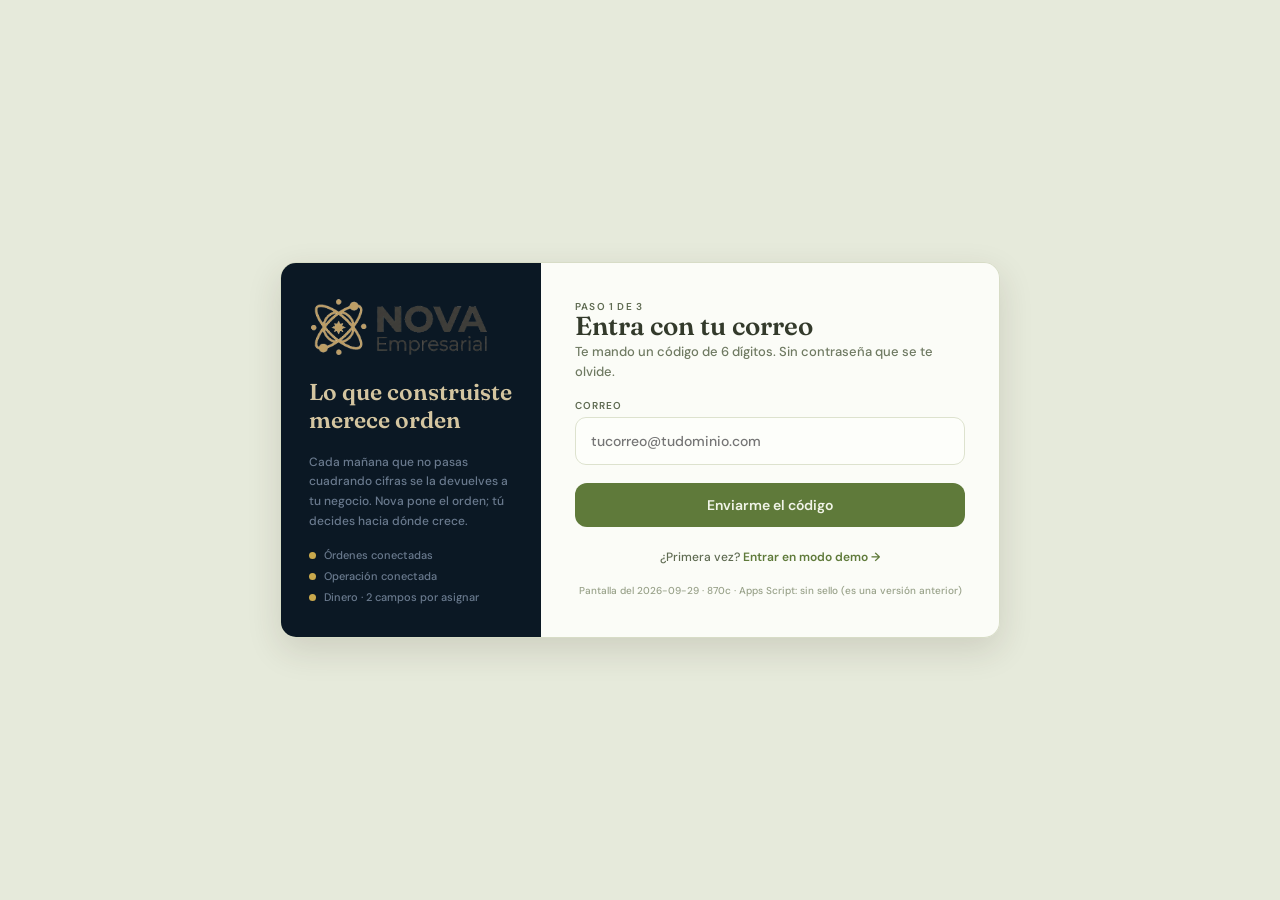
==== commit a7a44858: "El .gs no decía qué versión era, y costó una tarde Le mandé cuatro veces NOVA-COMPLETO.gs en unas ho" ====
--- a/empresarial.html
+++ b/empresarial.html
@@ -5021,6 +5021,9 @@
          */
         ARRANQUE_MS = a.ms || 0;
         ARRANQUE_LENTAS = a.lentas || [];
+        // Qué .gs está publicado de verdad, al lado del de la pantalla.
+        VERSION_GS = a.gs || '';
+        pintarVersion();
         if (a.tiempos) console.info('[Nova] arranque ' + a.ms + 'ms', a.tiempos);
       }
     } catch (e) { /* sin arranque se pide de a una, que es lo de antes */ }
@@ -9645,11 +9648,25 @@
  * La fecha se escribe al construir. Si la de la pantalla no coincide con
  * la del archivo que acabas de publicar, lo que estás viendo es caché.
  */
-const VERSION_PANTALLA = '2026-09-28 · 8353';
+const VERSION_PANTALLA = '2026-09-29 · 870c';
+
+/**
+ * El sello del servidor, que llega con el arranque.
+ *
+ * Existe por lo mismo que el de la pantalla, pero tardó más: le mandé
+ * cuatro veces NOVA-COMPLETO.gs en una tarde —todos con el mismo
+ * nombre— y pegó el tercero creyendo que era el cuarto. El error que
+ * reportó como nuevo era el viejo. Los dos sellos juntos convierten esa
+ * confusión en una mirada.
+ */
+let VERSION_GS = '';
 
 function pintarVersion() {
   const el = document.getElementById('sello-version');
-  if (el) el.textContent = 'Pantalla del ' + VERSION_PANTALLA;
+  if (!el) return;
+  el.textContent = 'Pantalla del ' + VERSION_PANTALLA +
+    (VERSION_GS ? ' · Apps Script del ' + VERSION_GS
+                : ' · Apps Script: sin sello (es una versión anterior)');
 }
 
 /**
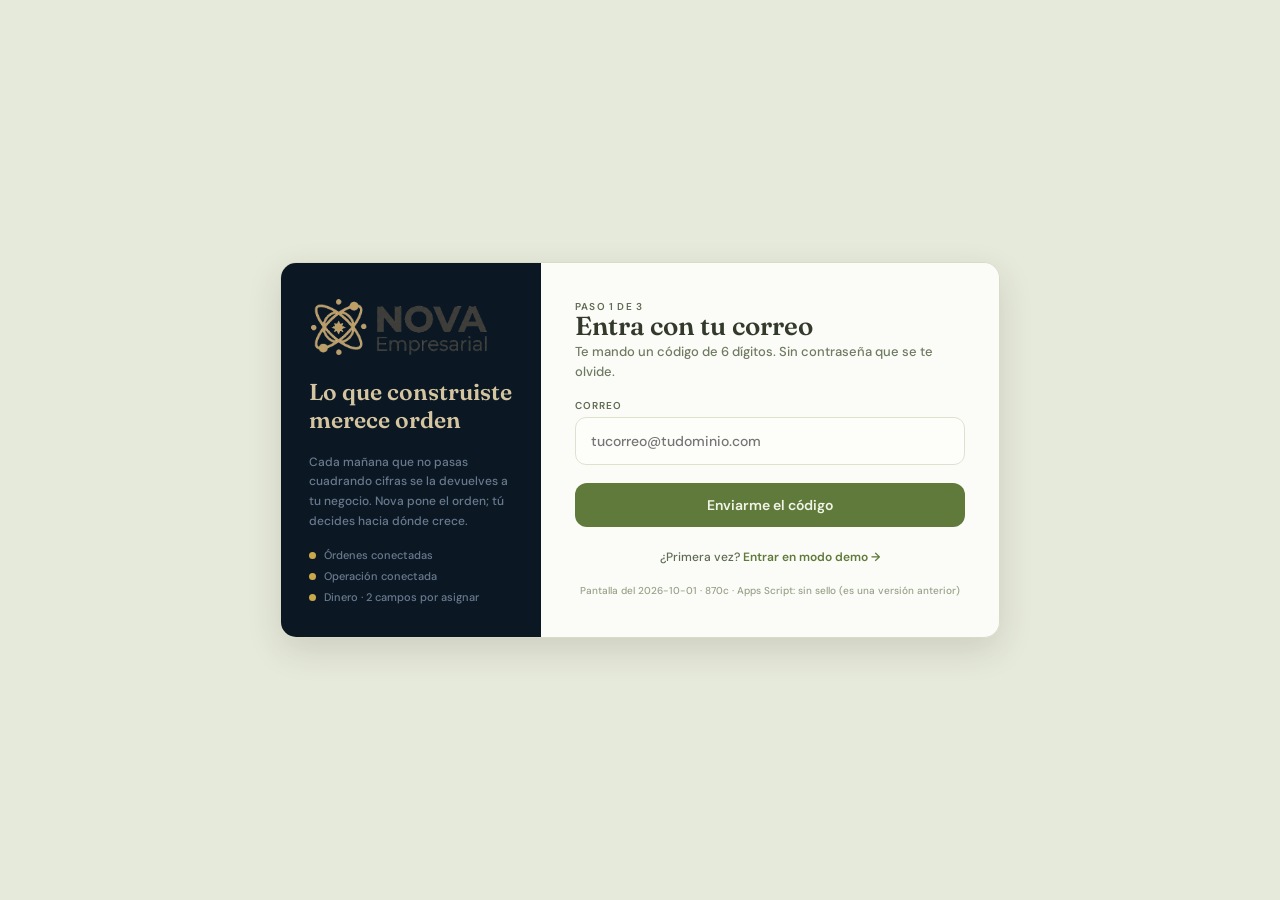
==== commit 86327828: "La semana se arma sola, y la lentitud deja de ser una suposición «se demora mucho en cargar y el hor" ====
--- a/empresarial.html
+++ b/empresarial.html
@@ -9648,7 +9648,7 @@
  * La fecha se escribe al construir. Si la de la pantalla no coincide con
  * la del archivo que acabas de publicar, lo que estás viendo es caché.
  */
-const VERSION_PANTALLA = '2026-09-29 · 870c';
+const VERSION_PANTALLA = '2026-10-01 · 870c';
 
 /**
  * El sello del servidor, que llega con el arranque.
